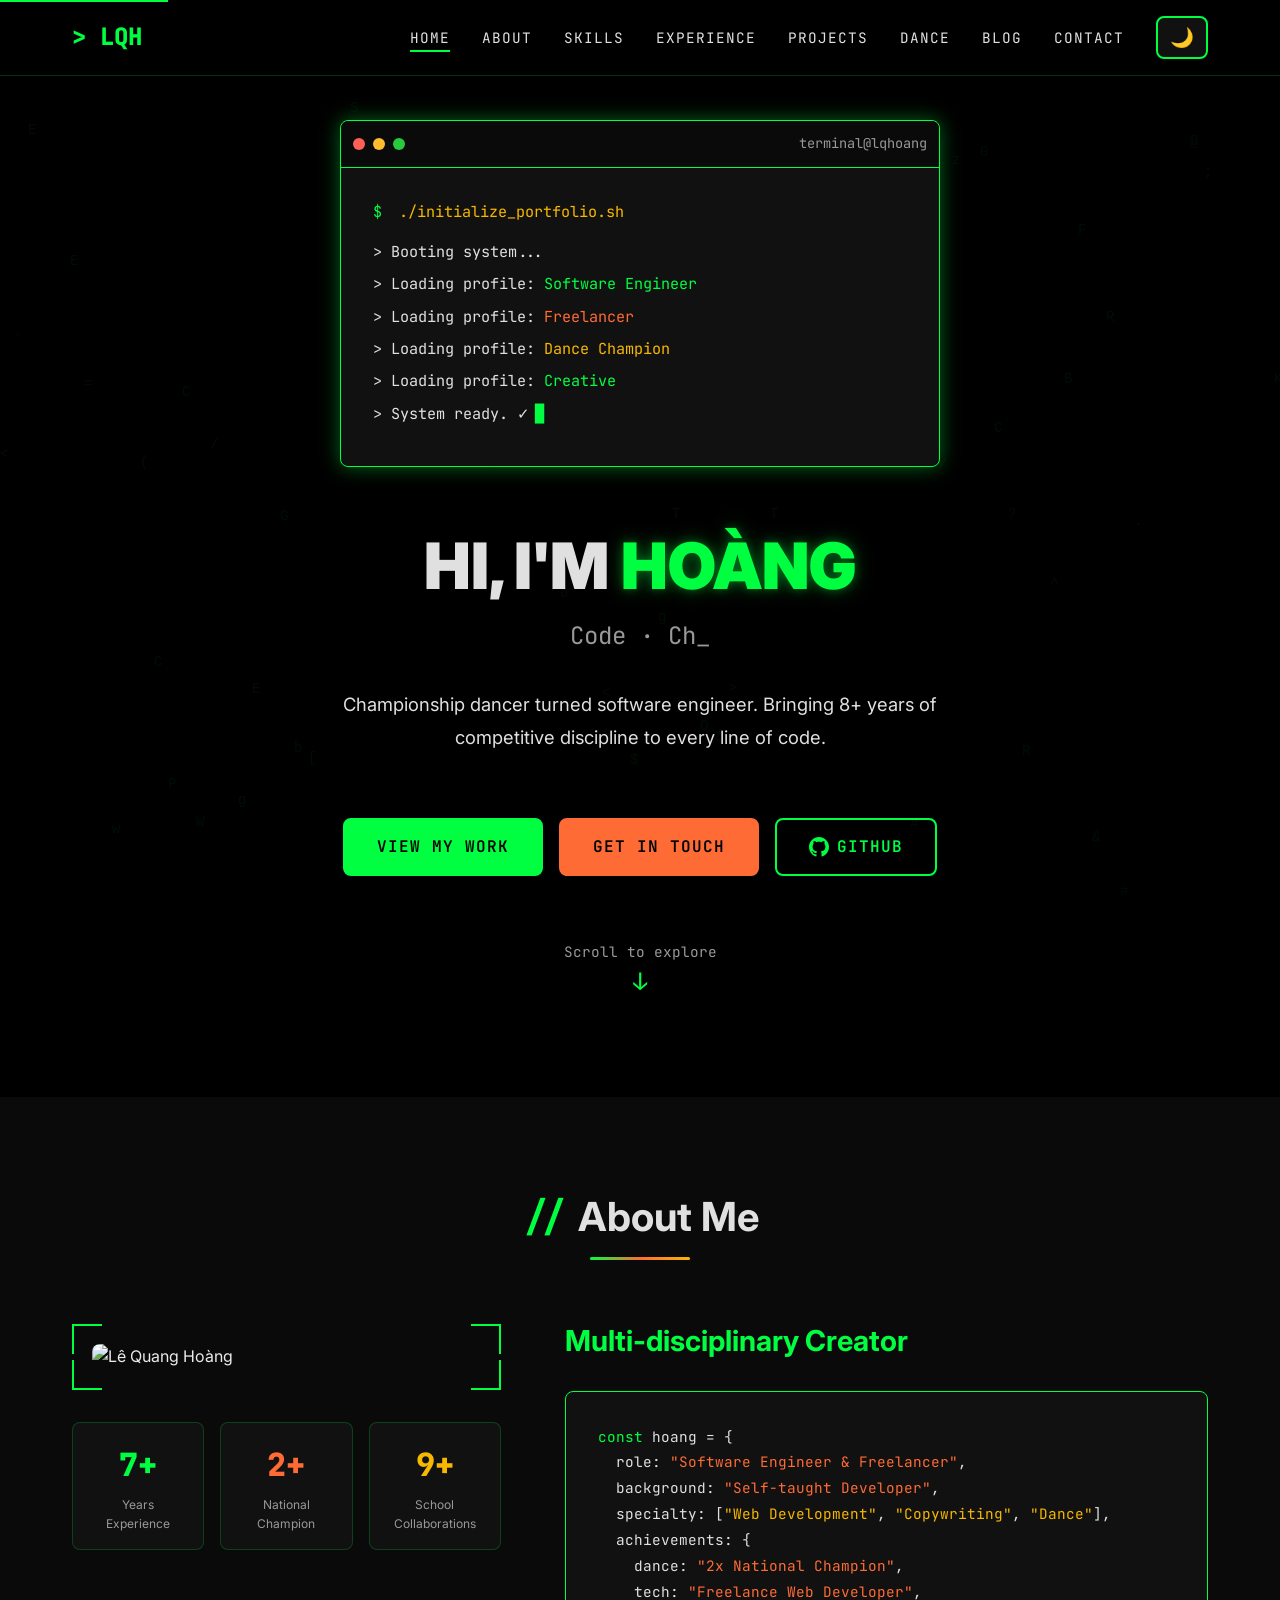
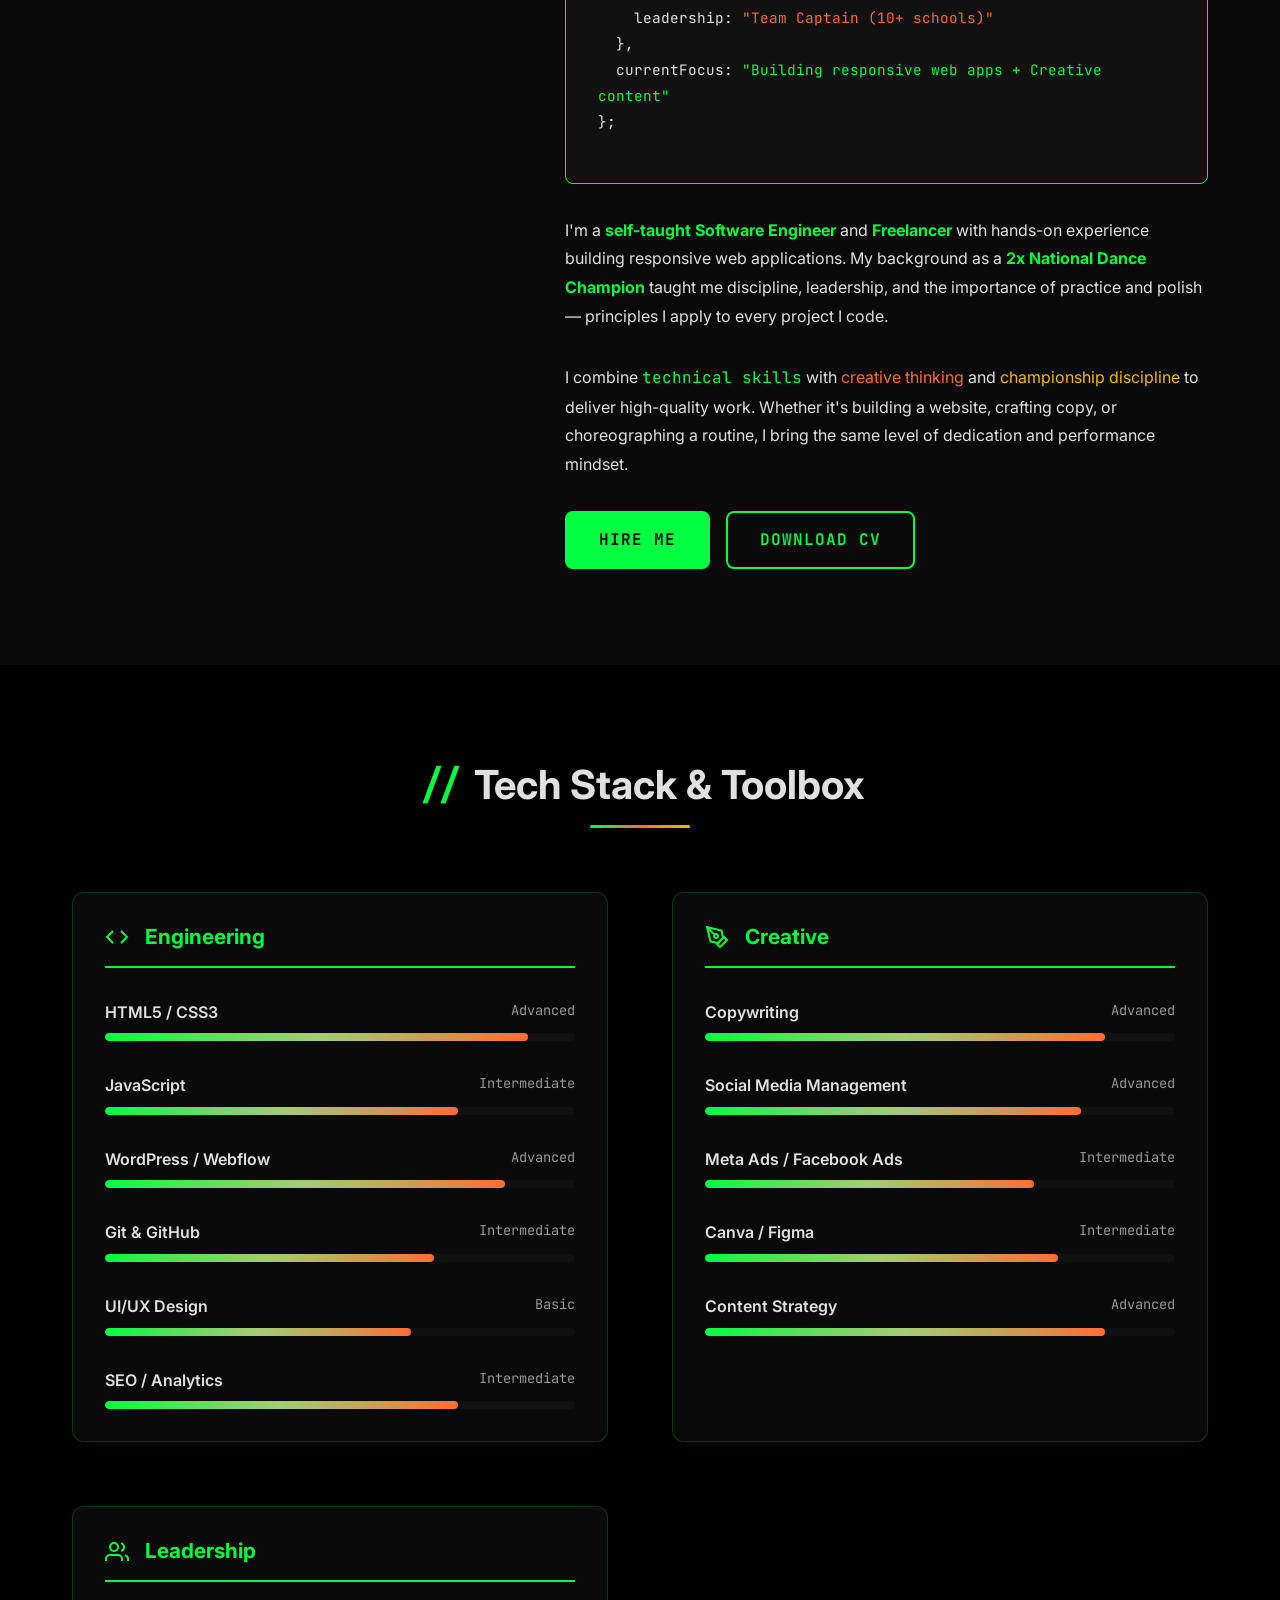
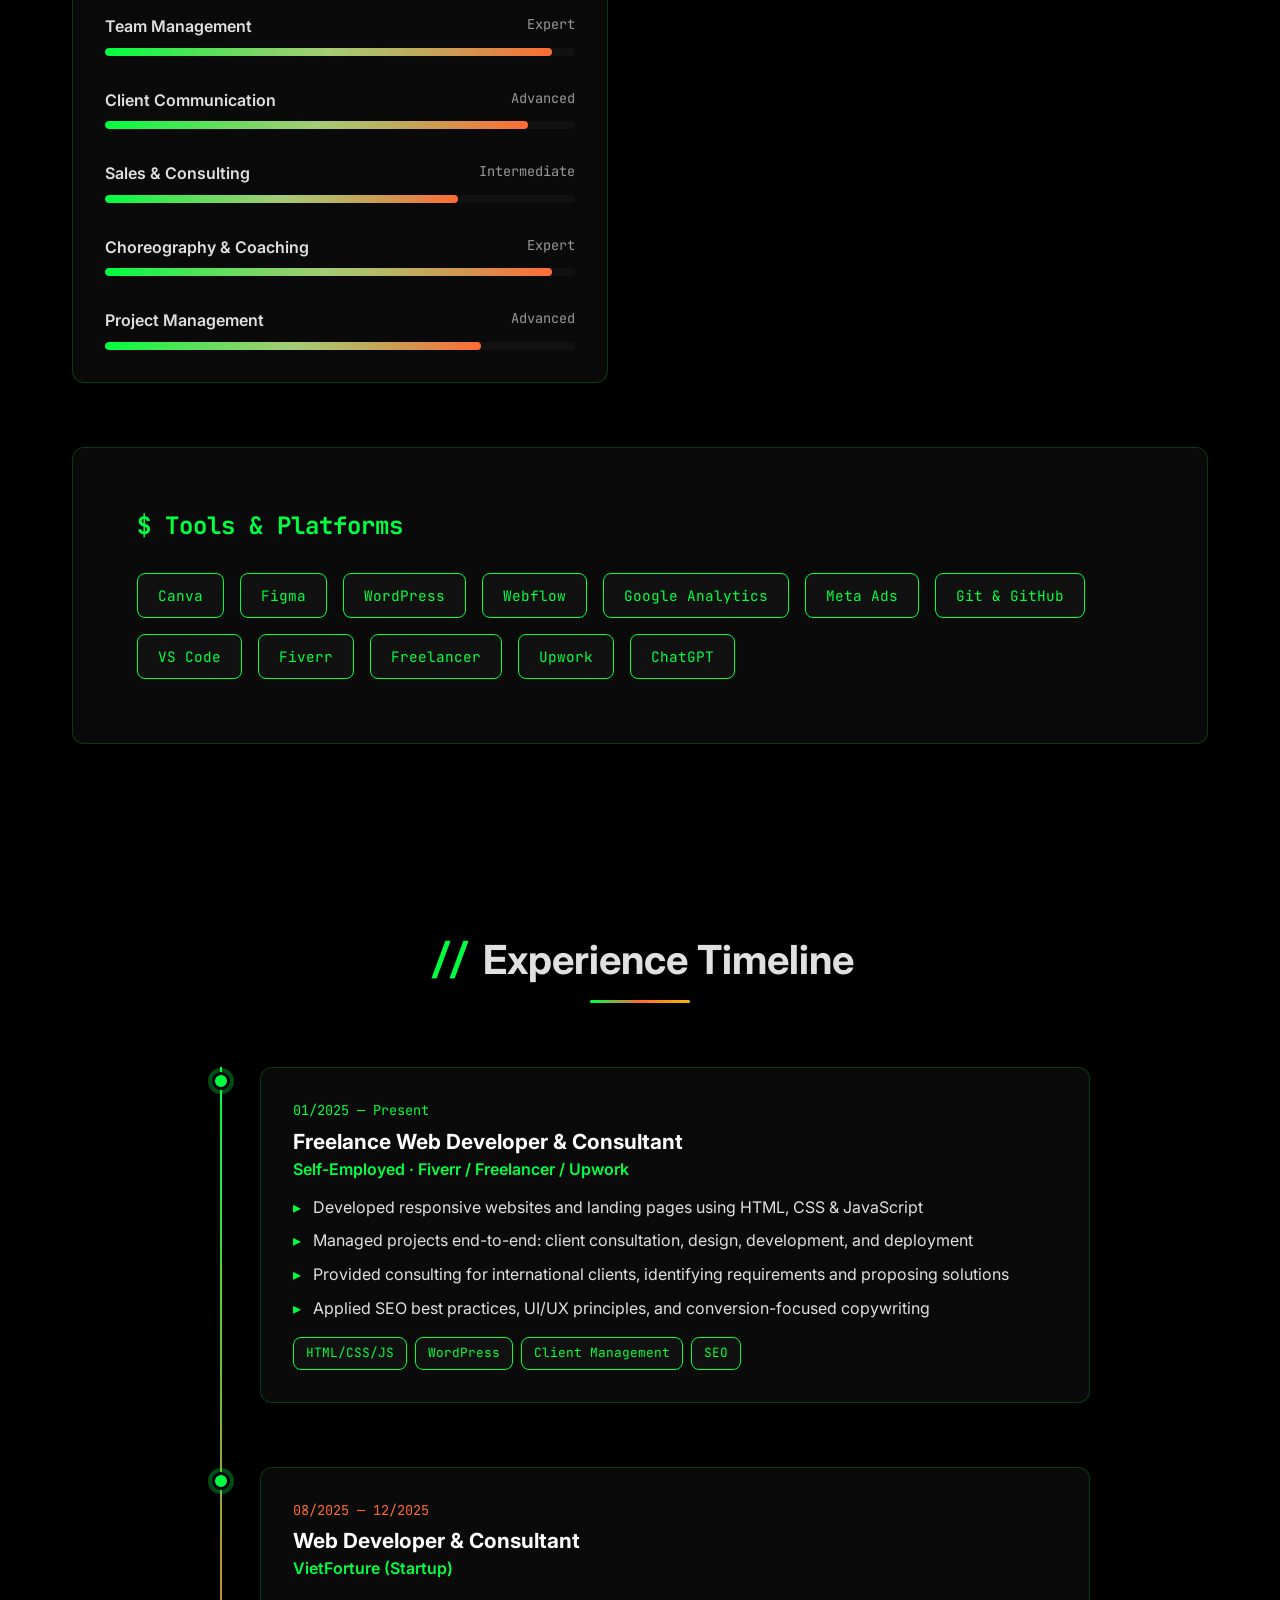
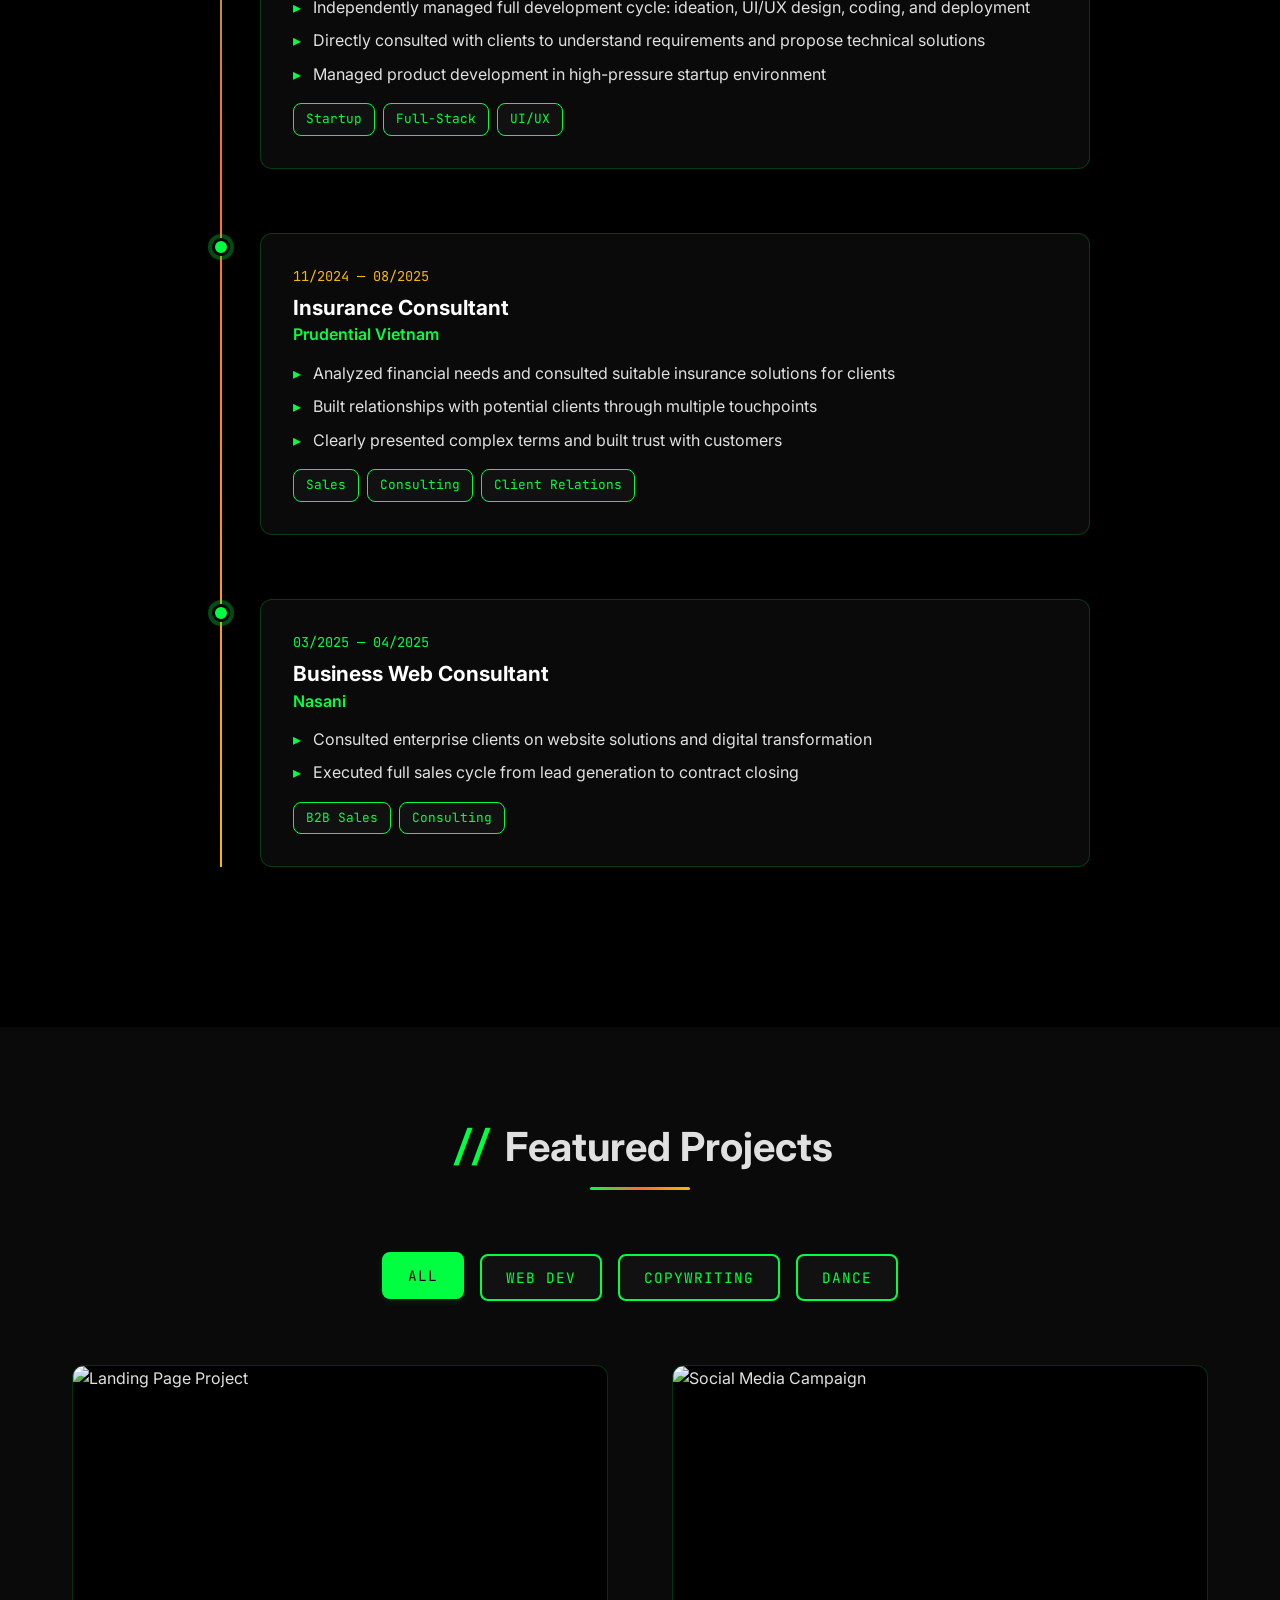
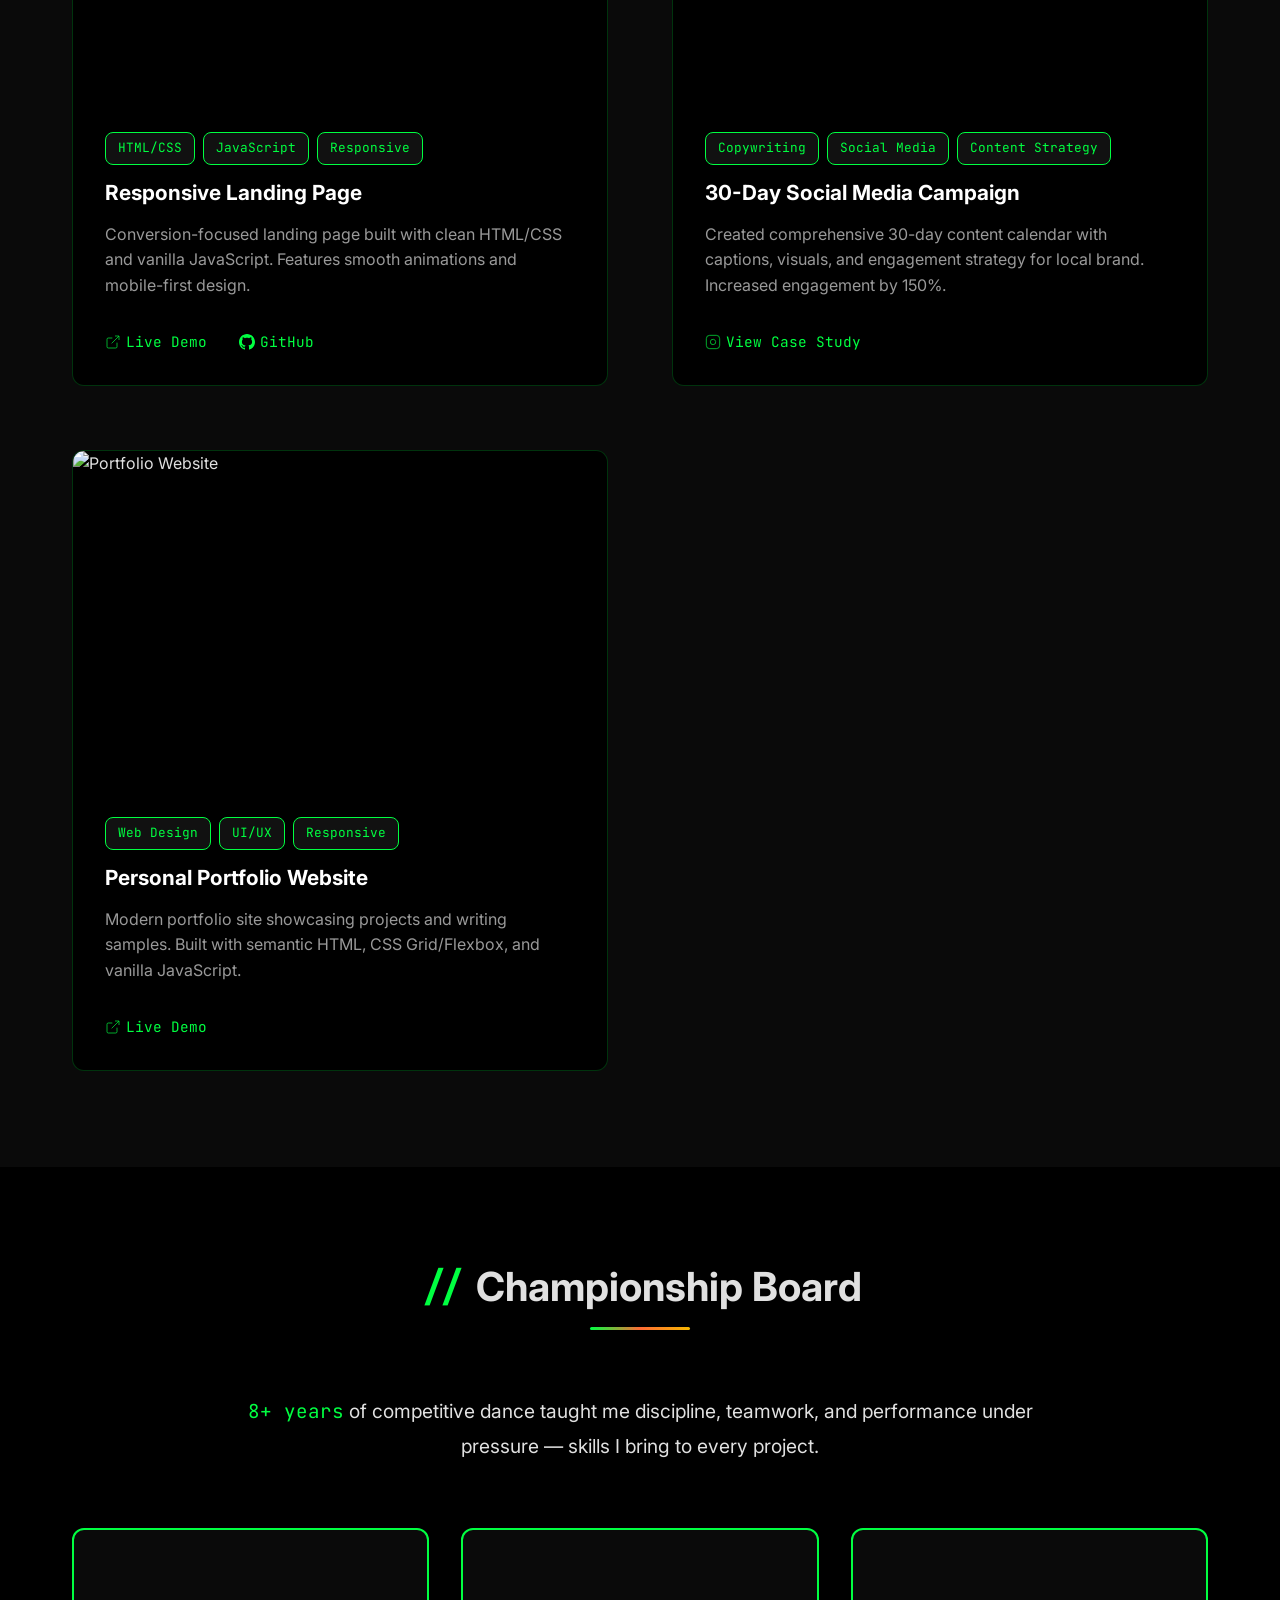
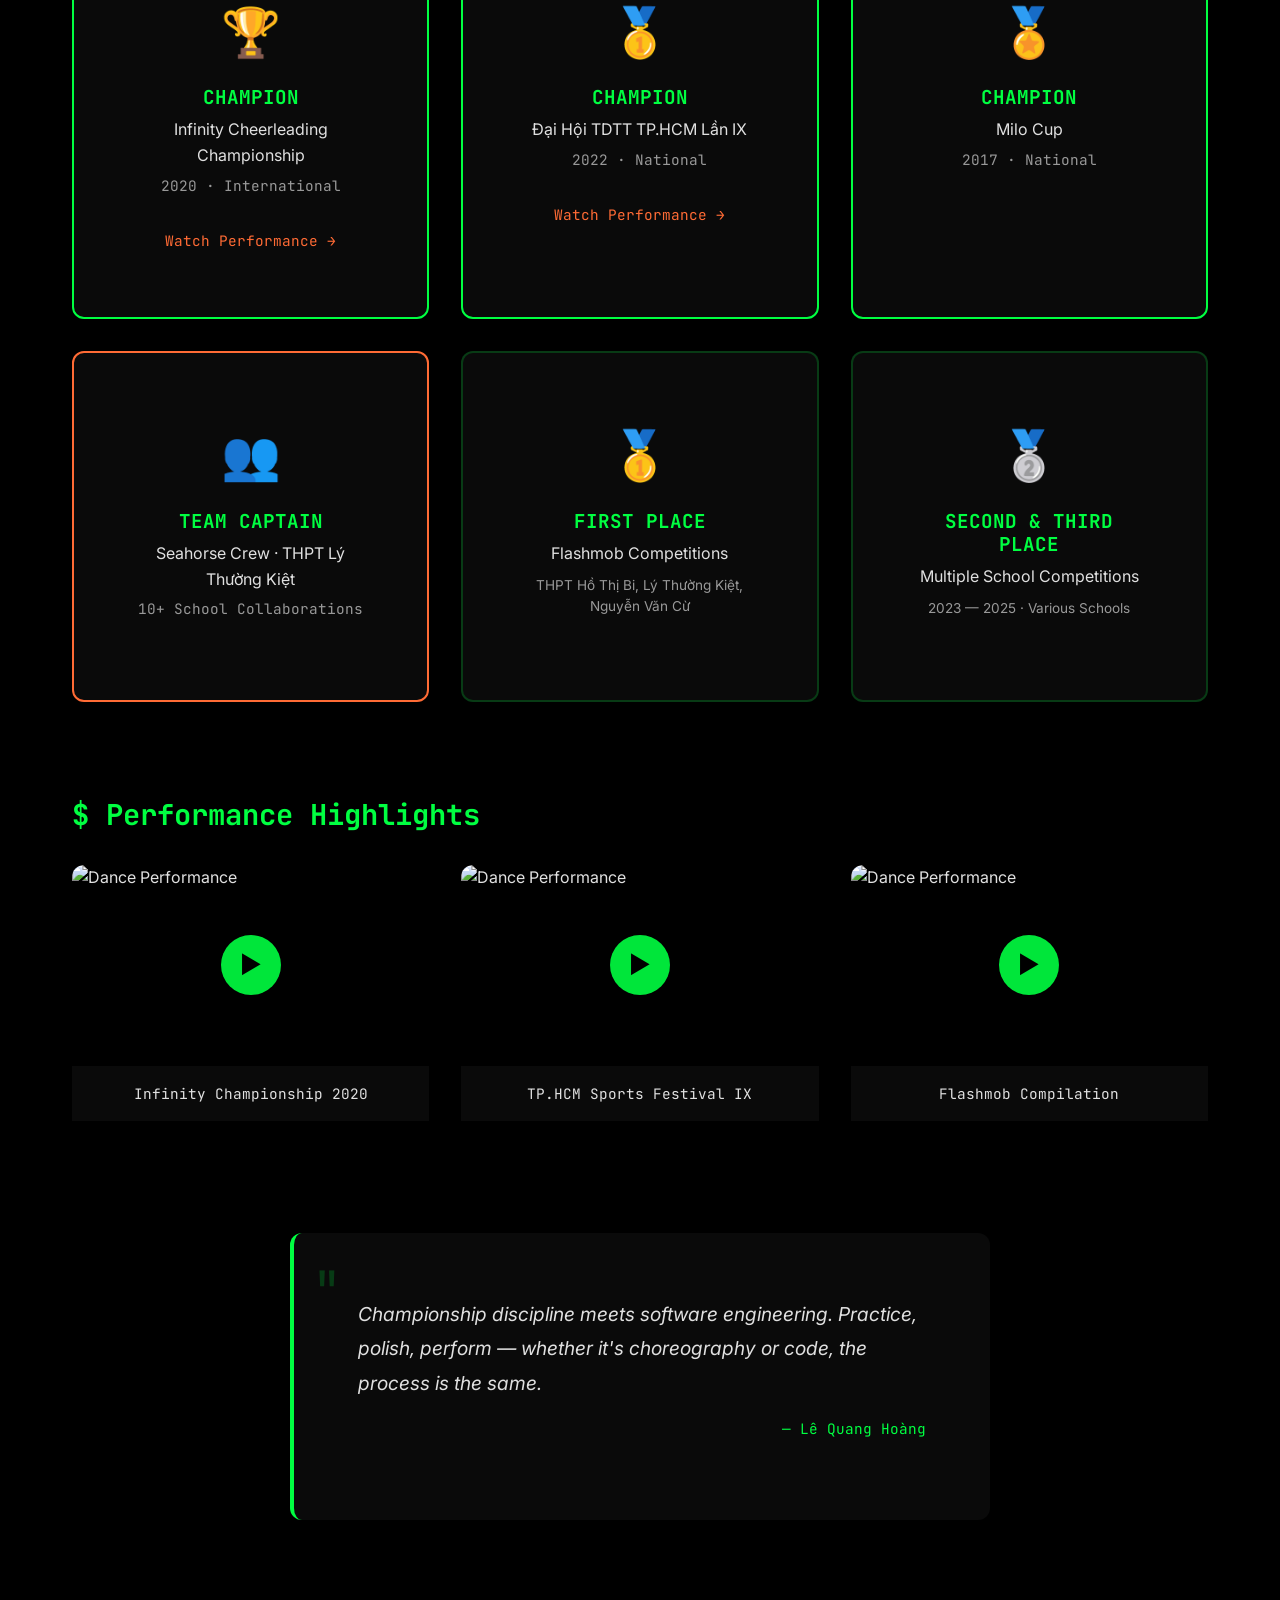
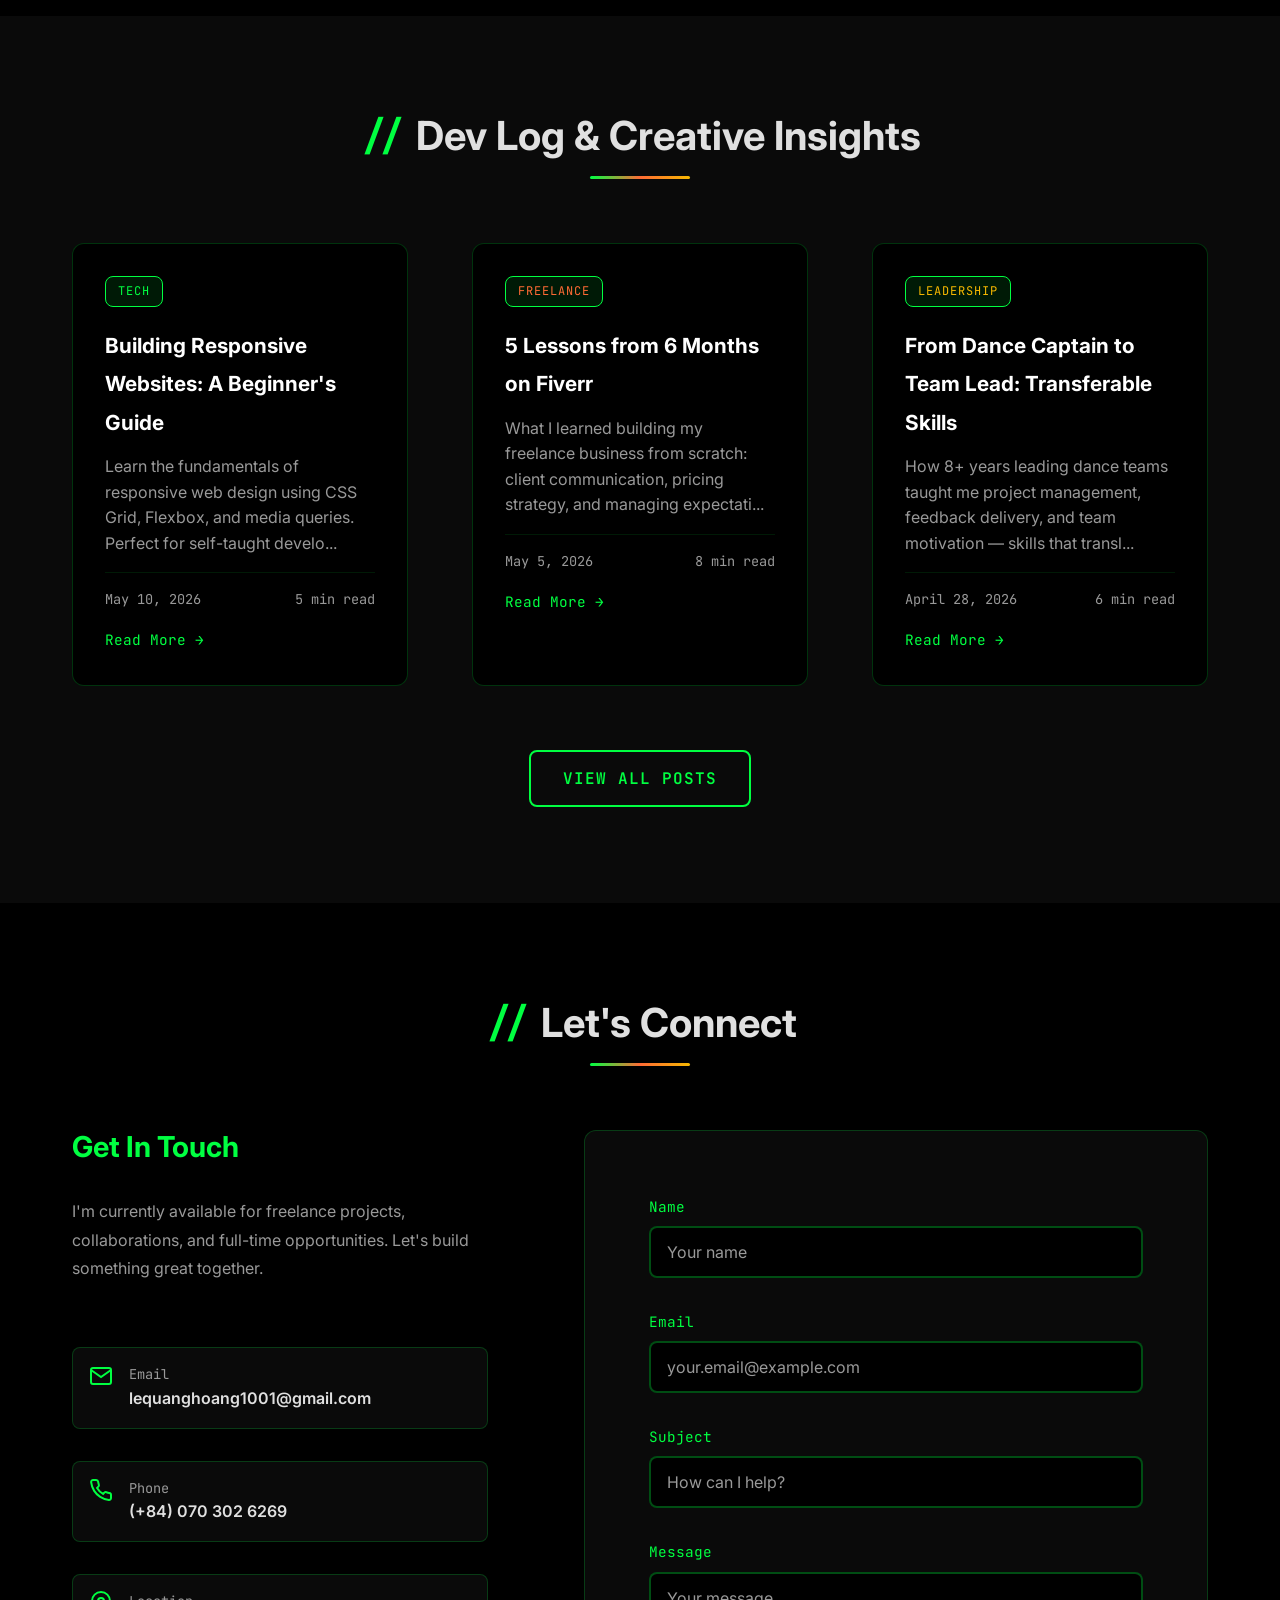
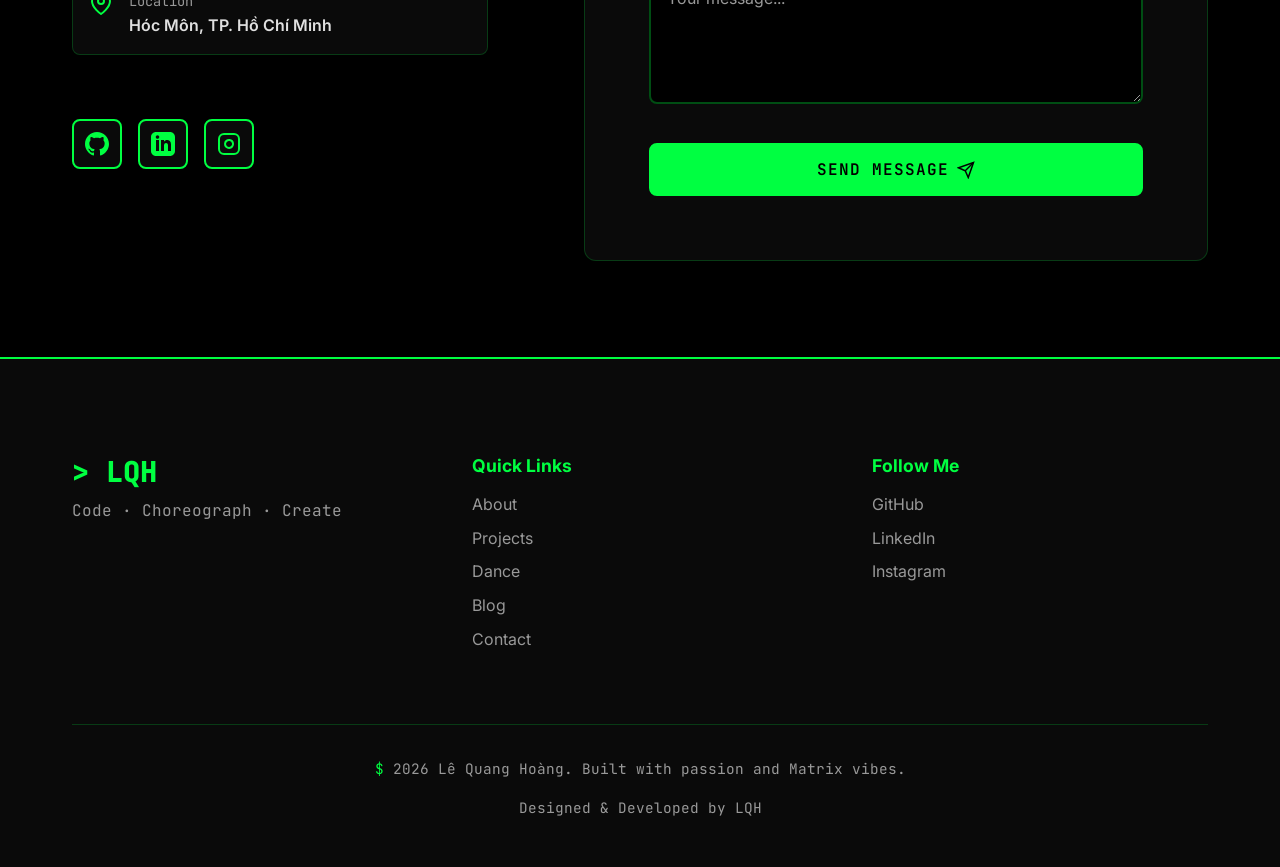
==== index.html @ 61bbe7fb "Add files via upload" ====
<!DOCTYPE html>
<html lang="en">
<head>
    <meta charset="UTF-8">
    <meta name="viewport" content="width=device-width, initial-scale=1.0">
    <meta name="description" content="Lê Quang Hoàng - Software Engineer, Freelancer & National Dance Champion">
    <meta name="keywords" content="Software Engineer, Web Developer, Freelancer, Dance Champion, Choreographer">
    <meta name="author" content="Lê Quang Hoàng">
    <title>Lê Quang Hoàng | Software Engineer & Champion</title>
    <link rel="stylesheet" href="style.css">
    <link rel="preconnect" href="https://fonts.googleapis.com">
    <link rel="preconnect" href="https://fonts.gstatic.com" crossorigin>
    <link href="https://fonts.googleapis.com/css2?family=JetBrains+Mono:wght@400;700&family=Inter:wght@300;400;600;700;900&display=swap" rel="stylesheet">
</head>
<body>
    <!-- Matrix Rain Canvas -->
    <canvas id="matrix-canvas"></canvas>

    <!-- Navigation -->
    <nav class="navbar" id="navbar">
        <div class="nav-container">
            <div class="nav-logo">
                <span class="matrix-text">&gt;</span> LQH
            </div>
            <button class="nav-toggle" id="navToggle">
                <span></span>
                <span></span>
                <span></span>
            </button>
            <ul class="nav-menu" id="navMenu">
                <li><a href="#home" class="nav-link">Home</a></li>
                <li><a href="#about" class="nav-link">About</a></li>
                <li><a href="#skills" class="nav-link">Skills</a></li>
                <li><a href="#experience" class="nav-link">Experience</a></li>
                <li><a href="#projects" class="nav-link">Projects</a></li>
                <li><a href="#dance" class="nav-link">Dance</a></li>
                <li><a href="#blog" class="nav-link">Blog</a></li>
                <li><a href="#contact" class="nav-link">Contact</a></li>
                <li>
                    <button class="theme-toggle" id="themeToggle" title="Toggle Light/Dark Mode">
                        <span class="sun">☀️</span>
                        <span class="moon">🌙</span>
                    </button>
                </li>
            </ul>
        </div>
    </nav>

    <!-- Hero Section -->
    <section class="hero" id="home">
        <div class="hero-content">
            <div class="terminal-window">
                <div class="terminal-header">
                    <span class="terminal-dot red"></span>
                    <span class="terminal-dot yellow"></span>
                    <span class="terminal-dot green"></span>
                    <span class="terminal-title">terminal@lqhoang</span>
                </div>
                <div class="terminal-body">
                    <div class="terminal-line">
                        <span class="prompt">$</span> <span class="command">./initialize_portfolio.sh</span>
                    </div>
                    <div class="terminal-output" id="terminalOutput">
                        <div>&gt; Booting system...</div>
                        <div>&gt; Loading profile: <span class="matrix-text">Software Engineer</span></div>
                        <div>&gt; Loading profile: <span class="orange-text">Freelancer</span></div>
                        <div>&gt; Loading profile: <span class="yellow-text">Dance Champion</span></div>
                        <div>&gt; Loading profile: <span class="matrix-text">Creative</span></div>
                        <div>&gt; System ready. ✓</div>
                    </div>
                </div>
            </div>

            <h1 class="hero-title">
                HI, I'M <span class="matrix-glow">HOÀNG</span>
            </h1>
            <p class="hero-subtitle">
                <span class="typing-text">Code · Choreograph · Create</span>
            </p>
            <p class="hero-description">
                Championship dancer turned software engineer. Bringing 8+ years of competitive discipline to every line of code.
            </p>
            <div class="hero-cta">
                <a href="#projects" class="btn btn-primary">View My Work</a>
                <a href="#contact" class="btn btn-secondary">Get In Touch</a>
                <a href="https://github.com/lqhoang01" target="_blank" class="btn btn-outline" rel="noopener">
                    <svg width="20" height="20" viewBox="0 0 24 24" fill="currentColor">
                        <path d="M12 0c-6.626 0-12 5.373-12 12 0 5.302 3.438 9.8 8.207 11.387.599.111.793-.261.793-.577v-2.234c-3.338.726-4.033-1.416-4.033-1.416-.546-1.387-1.333-1.756-1.333-1.756-1.089-.745.083-.729.083-.729 1.205.084 1.839 1.237 1.839 1.237 1.07 1.834 2.807 1.304 3.492.997.107-.775.418-1.305.762-1.604-2.665-.305-5.467-1.334-5.467-5.931 0-1.311.469-2.381 1.236-3.221-.124-.303-.535-1.524.117-3.176 0 0 1.008-.322 3.301 1.23.957-.266 1.983-.399 3.003-.404 1.02.005 2.047.138 3.006.404 2.291-1.552 3.297-1.23 3.297-1.23.653 1.653.242 2.874.118 3.176.77.84 1.235 1.911 1.235 3.221 0 4.609-2.807 5.624-5.479 5.921.43.372.823 1.102.823 2.222v3.293c0 .319.192.694.801.576 4.765-1.589 8.199-6.086 8.199-11.386 0-6.627-5.373-12-12-12z"/>
                    </svg>
                    GitHub
                </a>
            </div>
            <div class="hero-scroll">
                <span>Scroll to explore</span>
                <div class="scroll-arrow">↓</div>
            </div>
        </div>
    </section>

    <!-- About Section -->
    <section class="about" id="about">
        <div class="container">
            <h2 class="section-title">
                <span class="matrix-text">//</span> About Me
            </h2>
            <div class="about-grid">
                <div class="about-image">
                    <div class="image-frame">
                        <div class="frame-corner tl"></div>
                        <div class="frame-corner tr"></div>
                        <div class="frame-corner bl"></div>
                        <div class="frame-corner br"></div>
                        <img src="https://via.placeholder.com/400x400/000000/00ff41?text=LQH" alt="Lê Quang Hoàng" class="profile-img">
                    </div>
                    <div class="stats-grid">
                        <div class="stat-item">
                            <span class="stat-number matrix-text">8+</span>
                            <span class="stat-label">Years Experience</span>
                        </div>
                        <div class="stat-item">
                            <span class="stat-number orange-text">2x</span>
                            <span class="stat-label">National Champion</span>
                        </div>
                        <div class="stat-item">
                            <span class="stat-number yellow-text">10+</span>
                            <span class="stat-label">School Collaborations</span>
                        </div>
                    </div>
                </div>
                <div class="about-content">
                    <h3 class="about-subtitle">Multi-disciplinary Creator</h3>
                    <div class="readme-style">
                        <p class="about-text">
                            <span class="matrix-text">const</span> hoang = {<br>
                            &nbsp;&nbsp;role: <span class="orange-text">"Software Engineer & Freelancer"</span>,<br>
                            &nbsp;&nbsp;background: <span class="orange-text">"Self-taught Developer"</span>,<br>
                            &nbsp;&nbsp;specialty: [<span class="yellow-text">"Web Development"</span>, <span class="yellow-text">"Copywriting"</span>, <span class="yellow-text">"Dance"</span>],<br>
                            &nbsp;&nbsp;achievements: {<br>
                            &nbsp;&nbsp;&nbsp;&nbsp;dance: <span class="orange-text">"2x National Champion"</span>,<br>
                            &nbsp;&nbsp;&nbsp;&nbsp;tech: <span class="orange-text">"Freelance Web Developer"</span>,<br>
                            &nbsp;&nbsp;&nbsp;&nbsp;leadership: <span class="orange-text">"Team Captain (10+ schools)"</span><br>
                            &nbsp;&nbsp;},<br>
                            &nbsp;&nbsp;currentFocus: <span class="matrix-text">"Building responsive web apps + Creative content"</span><br>
                            };
                        </p>
                    </div>
                    <p class="about-description">
                        I'm a <strong>self-taught Software Engineer</strong> and <strong>Freelancer</strong> with hands-on experience building responsive web applications. My background as a <strong>2x National Dance Champion</strong> taught me discipline, leadership, and the importance of practice and polish — principles I apply to every project I code.
                    </p>
                    <p class="about-description">
                        I combine <span class="matrix-text">technical skills</span> with <span class="orange-text">creative thinking</span> and <span class="yellow-text">championship discipline</span> to deliver high-quality work. Whether it's building a website, crafting copy, or choreographing a routine, I bring the same level of dedication and performance mindset.
                    </p>
                    <div class="about-links">
                        <a href="#contact" class="btn btn-primary">Hire Me</a>
                        <a href="/cv.pdf" download class="btn btn-outline">Download CV</a>
                    </div>
                </div>
            </div>
        </div>
    </section>

    <!-- Skills Section -->
    <section class="skills" id="skills">
        <div class="container">
            <h2 class="section-title">
                <span class="matrix-text">//</span> Tech Stack & Toolbox
            </h2>
            <div class="skills-grid">
                <!-- Engineering Skills -->
                <div class="skill-category">
                    <div class="category-header">
                        <svg width="24" height="24" viewBox="0 0 24 24" fill="none" stroke="currentColor" stroke-width="2">
                            <polyline points="16 18 22 12 16 6"></polyline>
                            <polyline points="8 6 2 12 8 18"></polyline>
                        </svg>
                        <h3>Engineering</h3>
                    </div>
                    <div class="skills-list">
                        <div class="skill-item">
                            <div class="skill-info">
                                <span class="skill-name">HTML5 / CSS3</span>
                                <span class="skill-level">Advanced</span>
                            </div>
                            <div class="skill-bar">
                                <div class="skill-progress" style="width: 90%"></div>
                            </div>
                        </div>
                        <div class="skill-item">
                            <div class="skill-info">
                                <span class="skill-name">JavaScript</span>
                                <span class="skill-level">Intermediate</span>
                            </div>
                            <div class="skill-bar">
                                <div class="skill-progress" style="width: 75%"></div>
                            </div>
                        </div>
                        <div class="skill-item">
                            <div class="skill-info">
                                <span class="skill-name">WordPress / Webflow</span>
                                <span class="skill-level">Advanced</span>
                            </div>
                            <div class="skill-bar">
                                <div class="skill-progress" style="width: 85%"></div>
                            </div>
                        </div>
                        <div class="skill-item">
                            <div class="skill-info">
                                <span class="skill-name">Git & GitHub</span>
                                <span class="skill-level">Intermediate</span>
                            </div>
                            <div class="skill-bar">
                                <div class="skill-progress" style="width: 70%"></div>
                            </div>
                        </div>
                        <div class="skill-item">
                            <div class="skill-info">
                                <span class="skill-name">UI/UX Design</span>
                                <span class="skill-level">Basic</span>
                            </div>
                            <div class="skill-bar">
                                <div class="skill-progress" style="width: 65%"></div>
                            </div>
                        </div>
                        <div class="skill-item">
                            <div class="skill-info">
                                <span class="skill-name">SEO / Analytics</span>
                                <span class="skill-level">Intermediate</span>
                            </div>
                            <div class="skill-bar">
                                <div class="skill-progress" style="width: 75%"></div>
                            </div>
                        </div>
                    </div>
                </div>

                <!-- Creative Skills -->
                <div class="skill-category">
                    <div class="category-header">
                        <svg width="24" height="24" viewBox="0 0 24 24" fill="none" stroke="currentColor" stroke-width="2">
                            <path d="M12 19l7-7 3 3-7 7-3-3z"></path>
                            <path d="M18 13l-1.5-7.5L2 2l3.5 14.5L13 18l5-5z"></path>
                            <path d="M2 2l7.586 7.586"></path>
                            <circle cx="11" cy="11" r="2"></circle>
                        </svg>
                        <h3>Creative</h3>
                    </div>
                    <div class="skills-list">
                        <div class="skill-item">
                            <div class="skill-info">
                                <span class="skill-name">Copywriting</span>
                                <span class="skill-level">Advanced</span>
                            </div>
                            <div class="skill-bar">
                                <div class="skill-progress" style="width: 85%"></div>
                            </div>
                        </div>
                        <div class="skill-item">
                            <div class="skill-info">
                                <span class="skill-name">Social Media Management</span>
                                <span class="skill-level">Advanced</span>
                            </div>
                            <div class="skill-bar">
                                <div class="skill-progress" style="width: 80%"></div>
                            </div>
                        </div>
                        <div class="skill-item">
                            <div class="skill-info">
                                <span class="skill-name">Meta Ads / Facebook Ads</span>
                                <span class="skill-level">Intermediate</span>
                            </div>
                            <div class="skill-bar">
                                <div class="skill-progress" style="width: 70%"></div>
                            </div>
                        </div>
                        <div class="skill-item">
                            <div class="skill-info">
                                <span class="skill-name">Canva / Figma</span>
                                <span class="skill-level">Intermediate</span>
                            </div>
                            <div class="skill-bar">
                                <div class="skill-progress" style="width: 75%"></div>
                            </div>
                        </div>
                        <div class="skill-item">
                            <div class="skill-info">
                                <span class="skill-name">Content Strategy</span>
                                <span class="skill-level">Advanced</span>
                            </div>
                            <div class="skill-bar">
                                <div class="skill-progress" style="width: 85%"></div>
                            </div>
                        </div>
                    </div>
                </div>

                <!-- Leadership Skills -->
                <div class="skill-category">
                    <div class="category-header">
                        <svg width="24" height="24" viewBox="0 0 24 24" fill="none" stroke="currentColor" stroke-width="2">
                            <path d="M17 21v-2a4 4 0 0 0-4-4H5a4 4 0 0 0-4 4v2"></path>
                            <circle cx="9" cy="7" r="4"></circle>
                            <path d="M23 21v-2a4 4 0 0 0-3-3.87"></path>
                            <path d="M16 3.13a4 4 0 0 1 0 7.75"></path>
                        </svg>
                        <h3>Leadership</h3>
                    </div>
                    <div class="skills-list">
                        <div class="skill-item">
                            <div class="skill-info">
                                <span class="skill-name">Team Management</span>
                                <span class="skill-level">Expert</span>
                            </div>
                            <div class="skill-bar">
                                <div class="skill-progress" style="width: 95%"></div>
                            </div>
                        </div>
                        <div class="skill-item">
                            <div class="skill-info">
                                <span class="skill-name">Client Communication</span>
                                <span class="skill-level">Advanced</span>
                            </div>
                            <div class="skill-bar">
                                <div class="skill-progress" style="width: 90%"></div>
                            </div>
                        </div>
                        <div class="skill-item">
                            <div class="skill-info">
                                <span class="skill-name">Sales & Consulting</span>
                                <span class="skill-level">Intermediate</span>
                            </div>
                            <div class="skill-bar">
                                <div class="skill-progress" style="width: 75%"></div>
                            </div>
                        </div>
                        <div class="skill-item">
                            <div class="skill-info">
                                <span class="skill-name">Choreography & Coaching</span>
                                <span class="skill-level">Expert</span>
                            </div>
                            <div class="skill-bar">
                                <div class="skill-progress" style="width: 95%"></div>
                            </div>
                        </div>
                        <div class="skill-item">
                            <div class="skill-info">
                                <span class="skill-name">Project Management</span>
                                <span class="skill-level">Advanced</span>
                            </div>
                            <div class="skill-bar">
                                <div class="skill-progress" style="width: 80%"></div>
                            </div>
                        </div>
                    </div>
                </div>
            </div>

            <!-- Tools -->
            <div class="tools-section">
                <h3 class="tools-title"><span class="matrix-text">$</span> Tools & Platforms</h3>
                <div class="tools-grid">
                    <div class="tool-badge">Canva</div>
                    <div class="tool-badge">Figma</div>
                    <div class="tool-badge">WordPress</div>
                    <div class="tool-badge">Webflow</div>
                    <div class="tool-badge">Google Analytics</div>
                    <div class="tool-badge">Meta Ads</div>
                    <div class="tool-badge">Git & GitHub</div>
                    <div class="tool-badge">VS Code</div>
                    <div class="tool-badge">Fiverr</div>
                    <div class="tool-badge">Freelancer</div>
                    <div class="tool-badge">Upwork</div>
                    <div class="tool-badge">ChatGPT</div>
                </div>
            </div>
        </div>
    </section>

    <!-- Experience Section -->
    <section class="experience" id="experience">
        <div class="container">
            <h2 class="section-title">
                <span class="matrix-text">//</span> Experience Timeline
            </h2>
            <div class="timeline">
                <!-- Experience Item 1 -->
                <div class="timeline-item">
                    <div class="timeline-dot"></div>
                    <div class="timeline-content">
                        <div class="timeline-date">
                            <span class="matrix-text">01/2025 — Present</span>
                        </div>
                        <h3 class="timeline-title">Freelance Web Developer & Consultant</h3>
                        <h4 class="timeline-company">Self-Employed · Fiverr / Freelancer / Upwork</h4>
                        <ul class="timeline-list">
                            <li>Developed responsive websites and landing pages using HTML, CSS & JavaScript</li>
                            <li>Managed projects end-to-end: client consultation, design, development, and deployment</li>
                            <li>Provided consulting for international clients, identifying requirements and proposing solutions</li>
                            <li>Applied SEO best practices, UI/UX principles, and conversion-focused copywriting</li>
                        </ul>
                        <div class="timeline-tags">
                            <span class="tag">HTML/CSS/JS</span>
                            <span class="tag">WordPress</span>
                            <span class="tag">Client Management</span>
                            <span class="tag">SEO</span>
                        </div>
                    </div>
                </div>

                <!-- Experience Item 2 -->
                <div class="timeline-item">
                    <div class="timeline-dot"></div>
                    <div class="timeline-content">
                        <div class="timeline-date">
                            <span class="orange-text">08/2025 — 12/2025</span>
                        </div>
                        <h3 class="timeline-title">Web Developer & Consultant</h3>
                        <h4 class="timeline-company">VietForture (Startup)</h4>
                        <ul class="timeline-list">
                            <li>Independently managed full development cycle: ideation, UI/UX design, coding, and deployment</li>
                            <li>Directly consulted with clients to understand requirements and propose technical solutions</li>
                            <li>Managed product development in high-pressure startup environment</li>
                        </ul>
                        <div class="timeline-tags">
                            <span class="tag">Startup</span>
                            <span class="tag">Full-Stack</span>
                            <span class="tag">UI/UX</span>
                        </div>
                    </div>
                </div>

                <!-- Experience Item 3 -->
                <div class="timeline-item">
                    <div class="timeline-dot"></div>
                    <div class="timeline-content">
                        <div class="timeline-date">
                            <span class="yellow-text">11/2024 — 08/2025</span>
                        </div>
                        <h3 class="timeline-title">Insurance Consultant</h3>
                        <h4 class="timeline-company">Prudential Vietnam</h4>
                        <ul class="timeline-list">
                            <li>Analyzed financial needs and consulted suitable insurance solutions for clients</li>
                            <li>Built relationships with potential clients through multiple touchpoints</li>
                            <li>Clearly presented complex terms and built trust with customers</li>
                        </ul>
                        <div class="timeline-tags">
                            <span class="tag">Sales</span>
                            <span class="tag">Consulting</span>
                            <span class="tag">Client Relations</span>
                        </div>
                    </div>
                </div>

                <!-- Experience Item 4 -->
                <div class="timeline-item">
                    <div class="timeline-dot"></div>
                    <div class="timeline-content">
                        <div class="timeline-date">
                            <span class="matrix-text">03/2025 — 04/2025</span>
                        </div>
                        <h3 class="timeline-title">Business Web Consultant</h3>
                        <h4 class="timeline-company">Nasani</h4>
                        <ul class="timeline-list">
                            <li>Consulted enterprise clients on website solutions and digital transformation</li>
                            <li>Executed full sales cycle from lead generation to contract closing</li>
                        </ul>
                        <div class="timeline-tags">
                            <span class="tag">B2B Sales</span>
                            <span class="tag">Consulting</span>
                        </div>
                    </div>
                </div>
            </div>
        </div>
    </section>

    <!-- Projects Section -->
    <section class="projects" id="projects">
        <div class="container">
            <h2 class="section-title">
                <span class="matrix-text">//</span> Featured Projects
            </h2>
            <div class="projects-filter">
                <button class="filter-btn active" data-filter="all">All</button>
                <button class="filter-btn" data-filter="web">Web Dev</button>
                <button class="filter-btn" data-filter="copy">Copywriting</button>
                <button class="filter-btn" data-filter="dance">Dance</button>
            </div>
            <div class="projects-grid" id="projectsGrid">
                <!-- Project 1 -->
                <div class="project-card" data-category="web">
                    <div class="project-image">
                        <img src="https://via.placeholder.com/600x400/000000/00ff41?text=Responsive+Landing+Page" alt="Landing Page Project">
                        <div class="project-overlay">
                            <button class="btn-icon" onclick="openProjectModal('project1')">View Details</button>
                        </div>
                    </div>
                    <div class="project-info">
                        <div class="project-tags">
                            <span class="tag">HTML/CSS</span>
                            <span class="tag">JavaScript</span>
                            <span class="tag">Responsive</span>
                        </div>
                        <h3 class="project-title">Responsive Landing Page</h3>
                        <p class="project-description">
                            Conversion-focused landing page built with clean HTML/CSS and vanilla JavaScript. Features smooth animations and mobile-first design.
                        </p>
                        <div class="project-links">
                            <a href="#" class="project-link">
                                <svg width="16" height="16" viewBox="0 0 24 24" fill="none" stroke="currentColor">
                                    <path d="M18 13v6a2 2 0 0 1-2 2H5a2 2 0 0 1-2-2V8a2 2 0 0 1 2-2h6"></path>
                                    <polyline points="15 3 21 3 21 9"></polyline>
                                    <line x1="10" y1="14" x2="21" y2="3"></line>
                                </svg>
                                Live Demo
                            </a>
                            <a href="#" class="project-link">
                                <svg width="16" height="16" viewBox="0 0 24 24" fill="currentColor">
                                    <path d="M12 0c-6.626 0-12 5.373-12 12 0 5.302 3.438 9.8 8.207 11.387.599.111.793-.261.793-.577v-2.234c-3.338.726-4.033-1.416-4.033-1.416-.546-1.387-1.333-1.756-1.333-1.756-1.089-.745.083-.729.083-.729 1.205.084 1.839 1.237 1.839 1.237 1.07 1.834 2.807 1.304 3.492.997.107-.775.418-1.305.762-1.604-2.665-.305-5.467-1.334-5.467-5.931 0-1.311.469-2.381 1.236-3.221-.124-.303-.535-1.524.117-3.176 0 0 1.008-.322 3.301 1.23.957-.266 1.983-.399 3.003-.404 1.02.005 2.047.138 3.006.404 2.291-1.552 3.297-1.23 3.297-1.23.653 1.653.242 2.874.118 3.176.77.84 1.235 1.911 1.235 3.221 0 4.609-2.807 5.624-5.479 5.921.43.372.823 1.102.823 2.222v3.293c0 .319.192.694.801.576 4.765-1.589 8.199-6.086 8.199-11.386 0-6.627-5.373-12-12-12z"/>
                                </svg>
                                GitHub
                            </a>
                        </div>
                    </div>
                </div>

                <!-- Project 2 -->
                <div class="project-card" data-category="copy">
                    <div class="project-image">
                        <img src="https://via.placeholder.com/600x400/000000/ff6b35?text=Social+Media+Campaign" alt="Social Media Campaign">
                        <div class="project-overlay">
                            <button class="btn-icon" onclick="openProjectModal('project2')">View Details</button>
                        </div>
                    </div>
                    <div class="project-info">
                        <div class="project-tags">
                            <span class="tag">Copywriting</span>
                            <span class="tag">Social Media</span>
                            <span class="tag">Content Strategy</span>
                        </div>
                        <h3 class="project-title">30-Day Social Media Campaign</h3>
                        <p class="project-description">
                            Created comprehensive 30-day content calendar with captions, visuals, and engagement strategy for local brand. Increased engagement by 150%.
                        </p>
                        <div class="project-links">
                            <a href="#" class="project-link">
                                <svg width="16" height="16" viewBox="0 0 24 24" fill="none" stroke="currentColor">
                                    <rect x="2" y="2" width="20" height="20" rx="5" ry="5"></rect>
                                    <path d="M16 11.37A4 4 0 1 1 12.63 8 4 4 0 0 1 16 11.37z"></path>
                                    <line x1="17.5" y1="6.5" x2="17.51" y2="6.5"></line>
                                </svg>
                                View Case Study
                            </a>
                        </div>
                    </div>
                </div>

                <!-- Project 3 -->
                <div class="project-card" data-category="web">
                    <div class="project-image">
                        <img src="https://via.placeholder.com/600x400/000000/f7b801?text=Portfolio+Website" alt="Portfolio Website">
                        <div class="project-overlay">
                            <button class="btn-icon" onclick="openProjectModal('project3')">View Details</button>
                        </div>
                    </div>
                    <div class="project-info">
                        <div class="project-tags">
                            <span class="tag">Web Design</span>
                            <span class="tag">UI/UX</span>
                            <span class="tag">Responsive</span>
                        </div>
                        <h3 class="project-title">Personal Portfolio Website</h3>
                        <p class="project-description">
                            Modern portfolio site showcasing projects and writing samples. Built with semantic HTML, CSS Grid/Flexbox, and vanilla JavaScript.
                        </p>
                        <div class="project-links">
                            <a href="#" class="project-link">
                                <svg width="16" height="16" viewBox="0 0 24 24" fill="none" stroke="currentColor">
                                    <path d="M18 13v6a2 2 0 0 1-2 2H5a2 2 0 0 1-2-2V8a2 2 0 0 1 2-2h6"></path>
                                    <polyline points="15 3 21 3 21 9"></polyline>
                                    <line x1="10" y1="14" x2="21" y2="3"></line>
                                </svg>
                                Live Demo
                            </a>
                        </div>
                    </div>
                </div>

                <!-- More projects can be added here -->
            </div>
        </div>
    </section>

    <!-- Dance Achievements Section -->
    <section class="dance" id="dance">
        <div class="container">
            <h2 class="section-title">
                <span class="matrix-text">//</span> Championship Board
            </h2>
            <div class="dance-intro">
                <p class="dance-tagline">
                    <span class="matrix-text">8+ years</span> of competitive dance taught me discipline, teamwork, and performance under pressure — skills I bring to every project.
                </p>
            </div>
            <div class="achievements-grid">
                <!-- Achievement 1 -->
                <div class="achievement-card champion">
                    <div class="achievement-icon">🏆</div>
                    <h3 class="achievement-title">CHAMPION</h3>
                    <p class="achievement-event">Infinity Cheerleading Championship</p>
                    <p class="achievement-year">2020 · International</p>
                    <a href="#" class="achievement-link">Watch Performance →</a>
                </div>

                <!-- Achievement 2 -->
                <div class="achievement-card champion">
                    <div class="achievement-icon">🥇</div>
                    <h3 class="achievement-title">CHAMPION</h3>
                    <p class="achievement-event">Đại Hội TDTT TP.HCM Lần IX</p>
                    <p class="achievement-year">2022 · National</p>
                    <a href="#" class="achievement-link">Watch Performance →</a>
                </div>

                <!-- Achievement 3 -->
                <div class="achievement-card champion">
                    <div class="achievement-icon">🏅</div>
                    <h3 class="achievement-title">CHAMPION</h3>
                    <p class="achievement-event">Milo Cup</p>
                    <p class="achievement-year">2017 · National</p>
                </div>

                <!-- Achievement 4 -->
                <div class="achievement-card leadership">
                    <div class="achievement-icon">👥</div>
                    <h3 class="achievement-title">TEAM CAPTAIN</h3>
                    <p class="achievement-event">Seahorse Crew · THPT Lý Thường Kiệt</p>
                    <p class="achievement-year">10+ School Collaborations</p>
                </div>

                <!-- Achievement 5 -->
                <div class="achievement-card">
                    <div class="achievement-icon">🥇</div>
                    <h3 class="achievement-title">FIRST PLACE</h3>
                    <p class="achievement-event">Flashmob Competitions</p>
                    <p class="achievement-detail">THPT Hồ Thị Bi, Lý Thường Kiệt, Nguyễn Văn Cừ</p>
                </div>

                <!-- Achievement 6 -->
                <div class="achievement-card">
                    <div class="achievement-icon">🥈</div>
                    <h3 class="achievement-title">SECOND & THIRD PLACE</h3>
                    <p class="achievement-event">Multiple School Competitions</p>
                    <p class="achievement-detail">2023 — 2025 · Various Schools</p>
                </div>
            </div>

            <!-- Video Showcase -->
            <div class="video-showcase">
                <h3 class="video-title"><span class="matrix-text">$</span> Performance Highlights</h3>
                <div class="video-grid">
                    <div class="video-card">
                        <div class="video-thumbnail">
                            <img src="https://via.placeholder.com/400x225/000000/00ff41?text=Performance+Video+1" alt="Dance Performance">
                            <div class="play-button">▶</div>
                        </div>
                        <p class="video-caption">Infinity Championship 2020</p>
                    </div>
                    <div class="video-card">
                        <div class="video-thumbnail">
                            <img src="https://via.placeholder.com/400x225/000000/ff6b35?text=Performance+Video+2" alt="Dance Performance">
                            <div class="play-button">▶</div>
                        </div>
                        <p class="video-caption">TP.HCM Sports Festival IX</p>
                    </div>
                    <div class="video-card">
                        <div class="video-thumbnail">
                            <img src="https://via.placeholder.com/400x225/000000/f7b801?text=Performance+Video+3" alt="Dance Performance">
                            <div class="play-button">▶</div>
                        </div>
                        <p class="video-caption">Flashmob Compilation</p>
                    </div>
                </div>
            </div>

            <!-- Testimonial -->
            <div class="testimonial-box">
                <div class="quote-icon">"</div>
                <p class="testimonial-text">
                    Championship discipline meets software engineering. Practice, polish, perform — whether it's choreography or code, the process is the same.
                </p>
                <p class="testimonial-author">— Lê Quang Hoàng</p>
            </div>
        </div>
    </section>

    <!-- Blog Section -->
    <section class="blog" id="blog">
        <div class="container">
            <h2 class="section-title">
                <span class="matrix-text">//</span> Dev Log & Creative Insights
            </h2>
            <div class="blog-grid">
                <!-- Blog Post 1 -->
                <article class="blog-card">
                    <div class="blog-category matrix-text">Tech</div>
                    <h3 class="blog-title">
                        <a href="#">Building Responsive Websites: A Beginner's Guide</a>
                    </h3>
                    <p class="blog-excerpt">
                        Learn the fundamentals of responsive web design using CSS Grid, Flexbox, and media queries. Perfect for self-taught developers starting their journey.
                    </p>
                    <div class="blog-meta">
                        <span class="blog-date">May 10, 2026</span>
                        <span class="blog-read-time">5 min read</span>
                    </div>
                    <a href="#" class="blog-link">Read More →</a>
                </article>

                <!-- Blog Post 2 -->
                <article class="blog-card">
                    <div class="blog-category orange-text">Freelance</div>
                    <h3 class="blog-title">
                        <a href="#">5 Lessons from 6 Months on Fiverr</a>
                    </h3>
                    <p class="blog-excerpt">
                        What I learned building my freelance business from scratch: client communication, pricing strategy, and managing expectations.
                    </p>
                    <div class="blog-meta">
                        <span class="blog-date">May 5, 2026</span>
                        <span class="blog-read-time">8 min read</span>
                    </div>
                    <a href="#" class="blog-link">Read More →</a>
                </article>

                <!-- Blog Post 3 -->
                <article class="blog-card">
                    <div class="blog-category yellow-text">Leadership</div>
                    <h3 class="blog-title">
                        <a href="#">From Dance Captain to Team Lead: Transferable Skills</a>
                    </h3>
                    <p class="blog-excerpt">
                        How 8+ years leading dance teams taught me project management, feedback delivery, and team motivation — skills that translate directly to tech.
                    </p>
                    <div class="blog-meta">
                        <span class="blog-date">April 28, 2026</span>
                        <span class="blog-read-time">6 min read</span>
                    </div>
                    <a href="#" class="blog-link">Read More →</a>
                </article>
            </div>
            <div class="blog-cta">
                <a href="#" class="btn btn-outline">View All Posts</a>
            </div>
        </div>
    </section>

    <!-- Contact Section -->
    <section class="contact" id="contact">
        <div class="container">
            <h2 class="section-title">
                <span class="matrix-text">//</span> Let's Connect
            </h2>
            <div class="contact-grid">
                <div class="contact-info">
                    <h3 class="contact-subtitle">Get In Touch</h3>
                    <p class="contact-text">
                        I'm currently available for freelance projects, collaborations, and full-time opportunities. Let's build something great together.
                    </p>
                    <div class="contact-methods">
                        <div class="contact-item">
                            <svg width="24" height="24" viewBox="0 0 24 24" fill="none" stroke="currentColor" stroke-width="2">
                                <path d="M4 4h16c1.1 0 2 .9 2 2v12c0 1.1-.9 2-2 2H4c-1.1 0-2-.9-2-2V6c0-1.1.9-2 2-2z"></path>
                                <polyline points="22,6 12,13 2,6"></polyline>
                            </svg>
                            <div>
                                <span class="contact-label">Email</span>
                                <a href="mailto:lequanghoang1001@gmail.com" class="contact-value">lequanghoang1001@gmail.com</a>
                            </div>
                        </div>
                        <div class="contact-item">
                            <svg width="24" height="24" viewBox="0 0 24 24" fill="none" stroke="currentColor" stroke-width="2">
                                <path d="M22 16.92v3a2 2 0 0 1-2.18 2 19.79 19.79 0 0 1-8.63-3.07 19.5 19.5 0 0 1-6-6 19.79 19.79 0 0 1-3.07-8.67A2 2 0 0 1 4.11 2h3a2 2 0 0 1 2 1.72 12.84 12.84 0 0 0 .7 2.81 2 2 0 0 1-.45 2.11L8.09 9.91a16 16 0 0 0 6 6l1.27-1.27a2 2 0 0 1 2.11-.45 12.84 12.84 0 0 0 2.81.7A2 2 0 0 1 22 16.92z"></path>
                            </svg>
                            <div>
                                <span class="contact-label">Phone</span>
                                <a href="tel:+84703026269" class="contact-value">(+84) 070 302 6269</a>
                            </div>
                        </div>
                        <div class="contact-item">
                            <svg width="24" height="24" viewBox="0 0 24 24" fill="none" stroke="currentColor" stroke-width="2">
                                <path d="M21 10c0 7-9 13-9 13s-9-6-9-13a9 9 0 0 1 18 0z"></path>
                                <circle cx="12" cy="10" r="3"></circle>
                            </svg>
                            <div>
                                <span class="contact-label">Location</span>
                                <span class="contact-value">Hóc Môn, TP. Hồ Chí Minh</span>
                            </div>
                        </div>
                    </div>
                    <div class="social-links">
                        <a href="https://github.com/lqhoang01" target="_blank" rel="noopener" class="social-link" title="GitHub">
                            <svg width="24" height="24" viewBox="0 0 24 24" fill="currentColor">
                                <path d="M12 0c-6.626 0-12 5.373-12 12 0 5.302 3.438 9.8 8.207 11.387.599.111.793-.261.793-.577v-2.234c-3.338.726-4.033-1.416-4.033-1.416-.546-1.387-1.333-1.756-1.333-1.756-1.089-.745.083-.729.083-.729 1.205.084 1.839 1.237 1.839 1.237 1.07 1.834 2.807 1.304 3.492.997.107-.775.418-1.305.762-1.604-2.665-.305-5.467-1.334-5.467-5.931 0-1.311.469-2.381 1.236-3.221-.124-.303-.535-1.524.117-3.176 0 0 1.008-.322 3.301 1.23.957-.266 1.983-.399 3.003-.404 1.02.005 2.047.138 3.006.404 2.291-1.552 3.297-1.23 3.297-1.23.653 1.653.242 2.874.118 3.176.77.84 1.235 1.911 1.235 3.221 0 4.609-2.807 5.624-5.479 5.921.43.372.823 1.102.823 2.222v3.293c0 .319.192.694.801.576 4.765-1.589 8.199-6.086 8.199-11.386 0-6.627-5.373-12-12-12z"/>
                            </svg>
                        </a>
                        <a href="#" target="_blank" rel="noopener" class="social-link" title="LinkedIn">
                            <svg width="24" height="24" viewBox="0 0 24 24" fill="currentColor">
                                <path d="M19 0h-14c-2.761 0-5 2.239-5 5v14c0 2.761 2.239 5 5 5h14c2.762 0 5-2.239 5-5v-14c0-2.761-2.238-5-5-5zm-11 19h-3v-11h3v11zm-1.5-12.268c-.966 0-1.75-.79-1.75-1.764s.784-1.764 1.75-1.764 1.75.79 1.75 1.764-.783 1.764-1.75 1.764zm13.5 12.268h-3v-5.604c0-3.368-4-3.113-4 0v5.604h-3v-11h3v1.765c1.396-2.586 7-2.777 7 2.476v6.759z"/>
                            </svg>
                        </a>
                        <a href="#" target="_blank" rel="noopener" class="social-link" title="Instagram">
                            <svg width="24" height="24" viewBox="0 0 24 24" fill="none" stroke="currentColor" stroke-width="2">
                                <rect x="2" y="2" width="20" height="20" rx="5" ry="5"></rect>
                                <path d="M16 11.37A4 4 0 1 1 12.63 8 4 4 0 0 1 16 11.37z"></path>
                                <line x1="17.5" y1="6.5" x2="17.51" y2="6.5"></line>
                            </svg>
                        </a>
                    </div>
                </div>

                <form class="contact-form" id="contactForm">
                    <div class="form-group">
                        <label for="name" class="form-label">Name</label>
                        <input type="text" id="name" name="name" class="form-input" required placeholder="Your name">
                    </div>
                    <div class="form-group">
                        <label for="email" class="form-label">Email</label>
                        <input type="email" id="email" name="email" class="form-input" required placeholder="your.email@example.com">
                    </div>
                    <div class="form-group">
                        <label for="subject" class="form-label">Subject</label>
                        <input type="text" id="subject" name="subject" class="form-input" required placeholder="How can I help?">
                    </div>
                    <div class="form-group">
                        <label for="message" class="form-label">Message</label>
                        <textarea id="message" name="message" class="form-input" rows="5" required placeholder="Your message..."></textarea>
                    </div>
                    <button type="submit" class="btn btn-primary btn-full">
                        Send Message
                        <svg width="18" height="18" viewBox="0 0 24 24" fill="none" stroke="currentColor" stroke-width="2">
                            <line x1="22" y1="2" x2="11" y2="13"></line>
                            <polygon points="22 2 15 22 11 13 2 9 22 2"></polygon>
                        </svg>
                    </button>
                </form>
            </div>
        </div>
    </section>

    <!-- Footer -->
    <footer class="footer">
        <div class="container">
            <div class="footer-content">
                <div class="footer-brand">
                    <h3 class="footer-logo"><span class="matrix-text">&gt;</span> LQH</h3>
                    <p class="footer-tagline">Code · Choreograph · Create</p>
                </div>
                <div class="footer-links">
                    <h4 class="footer-title">Quick Links</h4>
                    <ul class="footer-list">
                        <li><a href="#about">About</a></li>
                        <li><a href="#projects">Projects</a></li>
                        <li><a href="#dance">Dance</a></li>
                        <li><a href="#blog">Blog</a></li>
                        <li><a href="#contact">Contact</a></li>
                    </ul>
                </div>
                <div class="footer-social">
                    <h4 class="footer-title">Follow Me</h4>
                    <div class="footer-social-links">
                        <a href="https://github.com/lqhoang01" target="_blank" rel="noopener">GitHub</a>
                        <a href="#" target="_blank" rel="noopener">LinkedIn</a>
                        <a href="#" target="_blank" rel="noopener">Instagram</a>
                    </div>
                </div>
            </div>
            <div class="footer-bottom">
                <p class="footer-copyright">
                    <span class="matrix-text">$</span> 2026 Lê Quang Hoàng. Built with passion and Matrix vibes.
                </p>
                <p class="footer-credit">
                    Designed & Developed by LQH
                </p>
            </div>
        </div>
    </footer>

    <!-- Scroll to Top Button -->
    <button class="scroll-top" id="scrollTop">
        <svg width="24" height="24" viewBox="0 0 24 24" fill="none" stroke="currentColor" stroke-width="2">
            <polyline points="18 15 12 9 6 15"></polyline>
        </svg>
    </button>

    <script src="script.js"></script>
</body>
</html>
---- style.css ----
/* ============================================
   MATRIX VINTAGE PORTFOLIO - CSS
   Design by: Lê Quang Hoàng
   Theme: Matrix Vintage (Hacker Aesthetic)
   ============================================ */

/* ============================================
   CSS VARIABLES & THEME SYSTEM
   ============================================ */

:root {
    /* Matrix Vintage Color Palette */
    --color-bg-dark: #000000;
    --color-bg-light: #ffffff;
    --color-bg-secondary: #0a0a0a;
    --color-bg-tertiary: #111111;
    
    --color-matrix: #00ff41;
    --color-matrix-dim: #00cc33;
    --color-matrix-glow: rgba(0, 255, 65, 0.3);
    
    --color-orange: #ff6b35;
    --color-orange-dim: #e55a2b;
    
    --color-yellow: #f7b801;
    --color-yellow-dim: #d9a001;
    
    --color-text: #e0e0e0;
    --color-text-dim: #999999;
    --color-text-light: #ffffff;
    
    /* Typography */
    --font-mono: 'JetBrains Mono', 'Courier New', monospace;
    --font-sans: 'Inter', -apple-system, BlinkMacSystemFont, sans-serif;
    
    /* Spacing */
    --spacing-xs: 0.5rem;
    --spacing-sm: 1rem;
    --spacing-md: 2rem;
    --spacing-lg: 4rem;
    --spacing-xl: 6rem;
    
    /* Transitions */
    --transition-fast: 0.2s ease;
    --transition-normal: 0.3s ease;
    --transition-slow: 0.5s ease;
    
    /* Shadows */
    --shadow-sm: 0 2px 8px rgba(0, 255, 65, 0.1);
    --shadow-md: 0 4px 16px rgba(0, 255, 65, 0.2);
    --shadow-lg: 0 8px 32px rgba(0, 255, 65, 0.3);
    --shadow-glow: 0 0 20px rgba(0, 255, 65, 0.4);
    
    /* Border Radius */
    --radius-sm: 4px;
    --radius-md: 8px;
    --radius-lg: 12px;
}

/* Light Theme Variables */
body.light-theme {
    --color-bg-dark: #ffffff;
    --color-bg-secondary: #f5f5f5;
    --color-bg-tertiary: #eeeeee;
    --color-text: #1a1a1a;
    --color-text-dim: #666666;
    --shadow-sm: 0 2px 8px rgba(0, 0, 0, 0.1);
    --shadow-md: 0 4px 16px rgba(0, 0, 0, 0.15);
    --shadow-lg: 0 8px 32px rgba(0, 0, 0, 0.2);
}

/* ============================================
   RESET & BASE STYLES
   ============================================ */

* {
    margin: 0;
    padding: 0;
    box-sizing: border-box;
}

html {
    scroll-behavior: smooth;
    font-size: 16px;
}

body {
    font-family: var(--font-sans);
    background-color: var(--color-bg-dark);
    color: var(--color-text);
    line-height: 1.6;
    overflow-x: hidden;
    position: relative;
}

/* Matrix Rain Canvas Background */
#matrix-canvas {
    position: fixed;
    top: 0;
    left: 0;
    width: 100%;
    height: 100%;
    z-index: -1;
    opacity: 0.05;
    pointer-events: none;
}

body.light-theme #matrix-canvas {
    opacity: 0.02;
}

/* Selection Styling */
::selection {
    background-color: var(--color-matrix);
    color: var(--color-bg-dark);
}

/* Scrollbar Styling */
::-webkit-scrollbar {
    width: 10px;
}

::-webkit-scrollbar-track {
    background: var(--color-bg-secondary);
}

::-webkit-scrollbar-thumb {
    background: var(--color-matrix);
    border-radius: var(--radius-sm);
}

::-webkit-scrollbar-thumb:hover {
    background: var(--color-matrix-dim);
}

/* ============================================
   TYPOGRAPHY
   ============================================ */

h1, h2, h3, h4, h5, h6 {
    font-weight: 700;
    line-height: 1.2;
    margin-bottom: var(--spacing-sm);
}

h1 { font-size: 3.5rem; }
h2 { font-size: 2.5rem; }
h3 { font-size: 2rem; }
h4 { font-size: 1.5rem; }
h5 { font-size: 1.25rem; }
h6 { font-size: 1rem; }

p {
    margin-bottom: var(--spacing-sm);
}

a {
    color: var(--color-matrix);
    text-decoration: none;
    transition: var(--transition-fast);
}

a:hover {
    color: var(--color-orange);
}

/* Utility Text Classes */
.matrix-text {
    color: var(--color-matrix);
    font-family: var(--font-mono);
}

.orange-text {
    color: var(--color-orange);
}

.yellow-text {
    color: var(--color-yellow);
}

.matrix-glow {
    color: var(--color-matrix);
    text-shadow: 0 0 10px var(--color-matrix-glow),
                 0 0 20px var(--color-matrix-glow);
    animation: matrixGlow 2s ease-in-out infinite;
}

@keyframes matrixGlow {
    0%, 100% {
        text-shadow: 0 0 10px var(--color-matrix-glow),
                     0 0 20px var(--color-matrix-glow);
    }
    50% {
        text-shadow: 0 0 20px var(--color-matrix-glow),
                     0 0 40px var(--color-matrix-glow),
                     0 0 60px var(--color-matrix-glow);
    }
}

/* ============================================
   CONTAINER & LAYOUT
   ============================================ */

.container {
    max-width: 1200px;
    margin: 0 auto;
    padding: 0 var(--spacing-md);
}

section {
    padding: var(--spacing-xl) 0;
    position: relative;
}

/* Section Titles */
.section-title {
    font-size: 2.5rem;
    margin-bottom: var(--spacing-lg);
    text-align: center;
    position: relative;
    display: inline-block;
    width: 100%;
}

.section-title::after {
    content: '';
    display: block;
    width: 100px;
    height: 3px;
    background: linear-gradient(90deg, var(--color-matrix), var(--color-orange), var(--color-yellow));
    margin: var(--spacing-sm) auto 0;
    border-radius: var(--radius-sm);
}

/* ============================================
   BUTTONS
   ============================================ */

.btn {
    display: inline-flex;
    align-items: center;
    gap: var(--spacing-xs);
    padding: 14px 32px;
    font-size: 1rem;
    font-weight: 600;
    font-family: var(--font-mono);
    text-transform: uppercase;
    letter-spacing: 1px;
    border: 2px solid;
    border-radius: var(--radius-md);
    cursor: pointer;
    transition: all var(--transition-normal);
    position: relative;
    overflow: hidden;
}

.btn::before {
    content: '';
    position: absolute;
    top: 50%;
    left: 50%;
    width: 0;
    height: 0;
    border-radius: 50%;
    background: rgba(255, 255, 255, 0.1);
    transform: translate(-50%, -50%);
    transition: width 0.6s, height 0.6s;
}

.btn:hover::before {
    width: 300px;
    height: 300px;
}

.btn-primary {
    background: var(--color-matrix);
    border-color: var(--color-matrix);
    color: var(--color-bg-dark);
}

.btn-primary:hover {
    background: transparent;
    color: var(--color-matrix);
    box-shadow: var(--shadow-glow);
}

.btn-secondary {
    background: var(--color-orange);
    border-color: var(--color-orange);
    color: var(--color-bg-dark);
}

.btn-secondary:hover {
    background: transparent;
    color: var(--color-orange);
    box-shadow: 0 0 20px rgba(255, 107, 53, 0.4);
}

.btn-outline {
    background: transparent;
    border-color: var(--color-matrix);
    color: var(--color-matrix);
}

.btn-outline:hover {
    background: var(--color-matrix);
    color: var(--color-bg-dark);
    box-shadow: var(--shadow-glow);
}

.btn-full {
    width: 100%;
    justify-content: center;
}

.btn-icon {
    background: transparent;
    border: 2px solid var(--color-matrix);
    color: var(--color-matrix);
    padding: 12px 24px;
    border-radius: var(--radius-md);
    font-family: var(--font-mono);
    cursor: pointer;
    transition: all var(--transition-normal);
}

.btn-icon:hover {
    background: var(--color-matrix);
    color: var(--color-bg-dark);
    transform: translateY(-2px);
    box-shadow: var(--shadow-glow);
}

/* ============================================
   NAVIGATION
   ============================================ */

.navbar {
    position: fixed;
    top: 0;
    left: 0;
    width: 100%;
    padding: var(--spacing-sm) 0;
    background: rgba(0, 0, 0, 0.95);
    backdrop-filter: blur(10px);
    border-bottom: 1px solid rgba(0, 255, 65, 0.2);
    z-index: 1000;
    transition: all var(--transition-normal);
}

body.light-theme .navbar {
    background: rgba(255, 255, 255, 0.95);
    border-bottom-color: rgba(0, 0, 0, 0.1);
}

.navbar.scrolled {
    padding: var(--spacing-xs) 0;
    box-shadow: var(--shadow-md);
}

.nav-container {
    max-width: 1200px;
    margin: 0 auto;
    padding: 0 var(--spacing-md);
    display: flex;
    justify-content: space-between;
    align-items: center;
}

.nav-logo {
    font-size: 1.5rem;
    font-weight: 900;
    font-family: var(--font-mono);
    color: var(--color-matrix);
}

.nav-menu {
    display: flex;
    list-style: none;
    gap: var(--spacing-md);
    align-items: center;
}

.nav-link {
    color: var(--color-text);
    font-family: var(--font-mono);
    font-size: 0.9rem;
    text-transform: uppercase;
    letter-spacing: 1px;
    position: relative;
}

.nav-link::after {
    content: '';
    position: absolute;
    bottom: -5px;
    left: 0;
    width: 0;
    height: 2px;
    background: var(--color-matrix);
    transition: width var(--transition-normal);
}

.nav-link:hover::after,
.nav-link.active::after {
    width: 100%;
}

/* Mobile Menu Toggle */
.nav-toggle {
    display: none;
    flex-direction: column;
    gap: 5px;
    background: transparent;
    border: none;
    cursor: pointer;
    padding: 5px;
}

.nav-toggle span {
    width: 25px;
    height: 2px;
    background: var(--color-matrix);
    transition: all var(--transition-normal);
}

.nav-toggle.active span:nth-child(1) {
    transform: rotate(45deg) translateY(7px);
}

.nav-toggle.active span:nth-child(2) {
    opacity: 0;
}

.nav-toggle.active span:nth-child(3) {
    transform: rotate(-45deg) translateY(-7px);
}

/* Theme Toggle Button */
.theme-toggle {
    background: var(--color-bg-tertiary);
    border: 2px solid var(--color-matrix);
    padding: 8px 12px;
    border-radius: var(--radius-md);
    cursor: pointer;
    transition: all var(--transition-normal);
    display: flex;
    align-items: center;
    gap: 5px;
}

.theme-toggle:hover {
    background: var(--color-matrix);
    transform: scale(1.05);
}

.theme-toggle .sun,
.theme-toggle .moon {
    font-size: 1.2rem;
    transition: all var(--transition-normal);
}

body.light-theme .theme-toggle .moon {
    display: none;
}

body:not(.light-theme) .theme-toggle .sun {
    display: none;
}

/* ============================================
   HERO SECTION
   ============================================ */

.hero {
    min-height: 100vh;
    display: flex;
    align-items: center;
    justify-content: center;
    position: relative;
    padding: 120px var(--spacing-md) var(--spacing-xl);
}

.hero-content {
    max-width: 900px;
    text-align: center;
}

/* Terminal Window */
.terminal-window {
    background: var(--color-bg-tertiary);
    border: 1px solid var(--color-matrix);
    border-radius: var(--radius-md);
    margin-bottom: var(--spacing-lg);
    box-shadow: var(--shadow-glow);
    text-align: left;
    max-width: 700px;
    margin-left: auto;
    margin-right: auto;
}

.terminal-header {
    background: var(--color-bg-secondary);
    padding: 12px;
    border-bottom: 1px solid var(--color-matrix);
    display: flex;
    align-items: center;
    gap: 8px;
    border-radius: var(--radius-md) var(--radius-md) 0 0;
}

.terminal-dot {
    width: 12px;
    height: 12px;
    border-radius: 50%;
}

.terminal-dot.red { background: #ff5f56; }
.terminal-dot.yellow { background: #ffbd2e; }
.terminal-dot.green { background: #27c93f; }

.terminal-title {
    font-family: var(--font-mono);
    font-size: 0.85rem;
    color: var(--color-text-dim);
    margin-left: auto;
}

.terminal-body {
    padding: var(--spacing-md);
    font-family: var(--font-mono);
    font-size: 0.95rem;
}

.terminal-line {
    margin-bottom: var(--spacing-sm);
}

.prompt {
    color: var(--color-matrix);
    margin-right: 8px;
}

.command {
    color: var(--color-yellow);
}

.terminal-output div {
    margin: 8px 0;
    animation: typewriter 0.5s steps(40) forwards;
    opacity: 0;
}

.terminal-output div:nth-child(1) { animation-delay: 0.2s; }
.terminal-output div:nth-child(2) { animation-delay: 0.8s; }
.terminal-output div:nth-child(3) { animation-delay: 1.4s; }
.terminal-output div:nth-child(4) { animation-delay: 2s; }
.terminal-output div:nth-child(5) { animation-delay: 2.6s; }
.terminal-output div:nth-child(6) { animation-delay: 3.2s; }

@keyframes typewriter {
    to {
        opacity: 1;
    }
}

/* Hero Title */
.hero-title {
    font-size: 4rem;
    font-weight: 900;
    margin-bottom: var(--spacing-sm);
    line-height: 1.1;
}

.hero-subtitle {
    font-size: 1.5rem;
    color: var(--color-text-dim);
    margin-bottom: var(--spacing-md);
    font-family: var(--font-mono);
}

.typing-text {
    position: relative;
    display: inline-block;
}

.typing-text::after {
    content: '_';
    animation: blink 1s infinite;
}

@keyframes blink {
    0%, 50% { opacity: 1; }
    51%, 100% { opacity: 0; }
}

.hero-description {
    font-size: 1.15rem;
    max-width: 600px;
    margin: 0 auto var(--spacing-lg);
    color: var(--color-text);
    line-height: 1.8;
}

.hero-cta {
    display: flex;
    gap: var(--spacing-sm);
    justify-content: center;
    flex-wrap: wrap;
    margin-bottom: var(--spacing-lg);
}

.hero-scroll {
    margin-top: var(--spacing-lg);
    font-family: var(--font-mono);
    color: var(--color-text-dim);
    font-size: 0.9rem;
    animation: bounce 2s infinite;
}

.scroll-arrow {
    font-size: 1.5rem;
    color: var(--color-matrix);
}

@keyframes bounce {
    0%, 100% { transform: translateY(0); }
    50% { transform: translateY(-10px); }
}

/* ============================================
   ABOUT SECTION
   ============================================ */

.about {
    background: var(--color-bg-secondary);
}

.about-grid {
    display: grid;
    grid-template-columns: 1fr 1.5fr;
    gap: var(--spacing-lg);
    align-items: start;
}

.about-image {
    position: relative;
}

.image-frame {
    position: relative;
    padding: 20px;
}

.frame-corner {
    position: absolute;
    width: 30px;
    height: 30px;
    border: 2px solid var(--color-matrix);
}

.frame-corner.tl { top: 0; left: 0; border-right: none; border-bottom: none; }
.frame-corner.tr { top: 0; right: 0; border-left: none; border-bottom: none; }
.frame-corner.bl { bottom: 0; left: 0; border-right: none; border-top: none; }
.frame-corner.br { bottom: 0; right: 0; border-left: none; border-top: none; }

.profile-img {
    width: 100%;
    border-radius: var(--radius-md);
    display: block;
    filter: grayscale(30%) contrast(1.1);
    transition: all var(--transition-slow);
}

.profile-img:hover {
    filter: grayscale(0%) contrast(1);
    transform: scale(1.02);
}

.stats-grid {
    display: grid;
    grid-template-columns: repeat(3, 1fr);
    gap: var(--spacing-sm);
    margin-top: var(--spacing-md);
}

.stat-item {
    text-align: center;
    padding: var(--spacing-sm);
    background: var(--color-bg-tertiary);
    border: 1px solid rgba(0, 255, 65, 0.2);
    border-radius: var(--radius-md);
}

.stat-number {
    display: block;
    font-size: 2rem;
    font-weight: 900;
    font-family: var(--font-mono);
}

.stat-label {
    display: block;
    font-size: 0.75rem;
    color: var(--color-text-dim);
    margin-top: 5px;
}

.about-subtitle {
    font-size: 1.8rem;
    margin-bottom: var(--spacing-md);
    color: var(--color-matrix);
}

.readme-style {
    background: var(--color-bg-tertiary);
    border: 1px solid var(--color-matrix);
    border-radius: var(--radius-md);
    padding: var(--spacing-md);
    font-family: var(--font-mono);
    font-size: 0.9rem;
    line-height: 1.8;
    margin-bottom: var(--spacing-md);
    overflow-x: auto;
}

.about-description {
    margin-bottom: var(--spacing-md);
    line-height: 1.8;
}

.about-description strong {
    color: var(--color-matrix);
}

.about-links {
    display: flex;
    gap: var(--spacing-sm);
    margin-top: var(--spacing-md);
}

/* ============================================
   SKILLS SECTION
   ============================================ */

.skills-grid {
    display: grid;
    grid-template-columns: repeat(auto-fit, minmax(350px, 1fr));
    gap: var(--spacing-lg);
    margin-bottom: var(--spacing-lg);
}

.skill-category {
    background: var(--color-bg-secondary);
    border: 1px solid rgba(0, 255, 65, 0.2);
    border-radius: var(--radius-lg);
    padding: var(--spacing-md);
    transition: all var(--transition-normal);
}

.skill-category:hover {
    border-color: var(--color-matrix);
    box-shadow: var(--shadow-md);
    transform: translateY(-5px);
}

.category-header {
    display: flex;
    align-items: center;
    gap: var(--spacing-sm);
    margin-bottom: var(--spacing-md);
    padding-bottom: var(--spacing-sm);
    border-bottom: 2px solid var(--color-matrix);
}

.category-header svg {
    color: var(--color-matrix);
}

.category-header h3 {
    font-size: 1.3rem;
    margin: 0;
    color: var(--color-matrix);
}

.skills-list {
    display: flex;
    flex-direction: column;
    gap: var(--spacing-md);
}

.skill-item {
    position: relative;
}

.skill-info {
    display: flex;
    justify-content: space-between;
    margin-bottom: 8px;
}

.skill-name {
    font-weight: 600;
    color: var(--color-text);
}

.skill-level {
    font-size: 0.85rem;
    color: var(--color-text-dim);
    font-family: var(--font-mono);
}

.skill-bar {
    height: 8px;
    background: var(--color-bg-tertiary);
    border-radius: var(--radius-sm);
    overflow: hidden;
    position: relative;
}

.skill-progress {
    height: 100%;
    background: linear-gradient(90deg, var(--color-matrix), var(--color-orange));
    border-radius: var(--radius-sm);
    transition: width 1s ease;
    position: relative;
}

.skill-progress::after {
    content: '';
    position: absolute;
    top: 0;
    left: 0;
    right: 0;
    bottom: 0;
    background: linear-gradient(90deg, 
        transparent, 
        rgba(255, 255, 255, 0.3), 
        transparent);
    animation: shimmer 2s infinite;
}

@keyframes shimmer {
    0% { transform: translateX(-100%); }
    100% { transform: translateX(100%); }
}

/* Tools Section */
.tools-section {
    margin-top: var(--spacing-lg);
    padding: var(--spacing-lg);
    background: var(--color-bg-secondary);
    border: 1px solid rgba(0, 255, 65, 0.2);
    border-radius: var(--radius-lg);
}

.tools-title {
    font-size: 1.5rem;
    margin-bottom: var(--spacing-md);
    color: var(--color-matrix);
    font-family: var(--font-mono);
}

.tools-grid {
    display: flex;
    flex-wrap: wrap;
    gap: var(--spacing-sm);
}

.tool-badge {
    padding: 10px 20px;
    background: var(--color-bg-tertiary);
    border: 1px solid var(--color-matrix);
    border-radius: var(--radius-md);
    font-family: var(--font-mono);
    font-size: 0.9rem;
    color: var(--color-matrix);
    transition: all var(--transition-normal);
}

.tool-badge:hover {
    background: var(--color-matrix);
    color: var(--color-bg-dark);
    transform: translateY(-2px);
    box-shadow: var(--shadow-sm);
}

/* ============================================
   EXPERIENCE TIMELINE
   ============================================ */

.experience {
    background: var(--color-bg-dark);
}

.timeline {
    position: relative;
    max-width: 900px;
    margin: 0 auto;
}

.timeline::before {
    content: '';
    position: absolute;
    left: 30px;
    top: 0;
    bottom: 0;
    width: 2px;
    background: linear-gradient(to bottom, 
        var(--color-matrix),
        var(--color-orange),
        var(--color-yellow));
}

.timeline-item {
    position: relative;
    margin-bottom: var(--spacing-lg);
    padding-left: 70px;
}

.timeline-dot {
    position: absolute;
    left: 22px;
    top: 5px;
    width: 18px;
    height: 18px;
    background: var(--color-matrix);
    border: 3px solid var(--color-bg-dark);
    border-radius: 50%;
    box-shadow: 0 0 0 4px var(--color-matrix-glow);
    z-index: 1;
}

.timeline-content {
    background: var(--color-bg-secondary);
    border: 1px solid rgba(0, 255, 65, 0.2);
    border-radius: var(--radius-lg);
    padding: var(--spacing-md);
    transition: all var(--transition-normal);
}

.timeline-content:hover {
    border-color: var(--color-matrix);
    box-shadow: var(--shadow-md);
    transform: translateX(5px);
}

.timeline-date {
    font-family: var(--font-mono);
    font-size: 0.85rem;
    margin-bottom: var(--spacing-xs);
}

.timeline-title {
    font-size: 1.3rem;
    margin-bottom: 5px;
    color: var(--color-text-light);
}

.timeline-company {
    font-size: 1rem;
    color: var(--color-matrix);
    margin-bottom: var(--spacing-sm);
    font-weight: 600;
}

.timeline-list {
    list-style: none;
    margin: var(--spacing-sm) 0;
}

.timeline-list li {
    padding-left: 20px;
    margin-bottom: 8px;
    position: relative;
    line-height: 1.6;
}

.timeline-list li::before {
    content: '▸';
    position: absolute;
    left: 0;
    color: var(--color-matrix);
}

.timeline-tags {
    display: flex;
    flex-wrap: wrap;
    gap: var(--spacing-xs);
    margin-top: var(--spacing-sm);
}

.tag {
    padding: 5px 12px;
    background: var(--color-bg-tertiary);
    border: 1px solid var(--color-matrix);
    border-radius: var(--radius-md);
    font-size: 0.8rem;
    font-family: var(--font-mono);
    color: var(--color-matrix);
}

/* ============================================
   PROJECTS SECTION
   ============================================ */

.projects {
    background: var(--color-bg-secondary);
}

.projects-filter {
    display: flex;
    justify-content: center;
    gap: var(--spacing-sm);
    margin-bottom: var(--spacing-lg);
    flex-wrap: wrap;
}

.filter-btn {
    padding: 12px 24px;
    background: var(--color-bg-tertiary);
    border: 2px solid var(--color-matrix);
    border-radius: var(--radius-md);
    color: var(--color-matrix);
    font-family: var(--font-mono);
    font-size: 0.9rem;
    cursor: pointer;
    transition: all var(--transition-normal);
    text-transform: uppercase;
    letter-spacing: 1px;
}

.filter-btn:hover,
.filter-btn.active {
    background: var(--color-matrix);
    color: var(--color-bg-dark);
    transform: translateY(-2px);
    box-shadow: var(--shadow-sm);
}

.projects-grid {
    display: grid;
    grid-template-columns: repeat(auto-fill, minmax(350px, 1fr));
    gap: var(--spacing-lg);
}

.project-card {
    background: var(--color-bg-dark);
    border: 1px solid rgba(0, 255, 65, 0.2);
    border-radius: var(--radius-lg);
    overflow: hidden;
    transition: all var(--transition-normal);
}

.project-card:hover {
    border-color: var(--color-matrix);
    box-shadow: var(--shadow-lg);
    transform: translateY(-10px);
}

.project-image {
    position: relative;
    overflow: hidden;
    aspect-ratio: 16/10;
}

.project-image img {
    width: 100%;
    height: 100%;
    object-fit: cover;
    transition: transform var(--transition-slow);
}

.project-card:hover .project-image img {
    transform: scale(1.1);
}

.project-overlay {
    position: absolute;
    top: 0;
    left: 0;
    right: 0;
    bottom: 0;
    background: rgba(0, 0, 0, 0.8);
    display: flex;
    align-items: center;
    justify-content: center;
    opacity: 0;
    transition: opacity var(--transition-normal);
}

.project-card:hover .project-overlay {
    opacity: 1;
}

.project-info {
    padding: var(--spacing-md);
}

.project-tags {
    display: flex;
    flex-wrap: wrap;
    gap: var(--spacing-xs);
    margin-bottom: var(--spacing-sm);
}

.project-title {
    font-size: 1.3rem;
    margin-bottom: var(--spacing-sm);
    color: var(--color-text-light);
}

.project-description {
    color: var(--color-text-dim);
    margin-bottom: var(--spacing-md);
    line-height: 1.6;
}

.project-links {
    display: flex;
    gap: var(--spacing-md);
}

.project-link {
    display: inline-flex;
    align-items: center;
    gap: 5px;
    font-family: var(--font-mono);
    font-size: 0.9rem;
    color: var(--color-matrix);
    transition: var(--transition-fast);
}

.project-link:hover {
    color: var(--color-orange);
    transform: translateX(5px);
}

.project-link svg {
    width: 16px;
    height: 16px;
}

/* ============================================
   DANCE ACHIEVEMENTS
   ============================================ */

.dance {
    background: var(--color-bg-dark);
}

.dance-intro {
    max-width: 800px;
    margin: 0 auto var(--spacing-lg);
    text-align: center;
}

.dance-tagline {
    font-size: 1.2rem;
    line-height: 1.8;
    color: var(--color-text);
}

.achievements-grid {
    display: grid;
    grid-template-columns: repeat(auto-fit, minmax(280px, 1fr));
    gap: var(--spacing-md);
    margin-bottom: var(--spacing-xl);
}

.achievement-card {
    background: var(--color-bg-secondary);
    border: 2px solid rgba(0, 255, 65, 0.2);
    border-radius: var(--radius-lg);
    padding: var(--spacing-lg);
    text-align: center;
    transition: all var(--transition-normal);
    position: relative;
    overflow: hidden;
}

.achievement-card::before {
    content: '';
    position: absolute;
    top: -50%;
    left: -50%;
    width: 200%;
    height: 200%;
    background: radial-gradient(circle, var(--color-matrix-glow) 0%, transparent 70%);
    opacity: 0;
    transition: opacity var(--transition-slow);
}

.achievement-card:hover::before {
    opacity: 1;
}

.achievement-card:hover {
    border-color: var(--color-matrix);
    transform: translateY(-10px);
    box-shadow: var(--shadow-lg);
}

.achievement-card.champion {
    border-color: var(--color-matrix);
}

.achievement-card.leadership {
    border-color: var(--color-orange);
}

.achievement-icon {
    font-size: 3rem;
    margin-bottom: var(--spacing-sm);
}

.achievement-title {
    font-size: 1.2rem;
    color: var(--color-matrix);
    margin-bottom: var(--spacing-xs);
    font-family: var(--font-mono);
}

.achievement-event {
    font-size: 1rem;
    margin-bottom: 5px;
    color: var(--color-text);
}

.achievement-year {
    font-size: 0.9rem;
    color: var(--color-text-dim);
    font-family: var(--font-mono);
}

.achievement-detail {
    font-size: 0.85rem;
    color: var(--color-text-dim);
    margin-top: 8px;
}

.achievement-link {
    display: inline-block;
    margin-top: var(--spacing-sm);
    color: var(--color-orange);
    font-family: var(--font-mono);
    font-size: 0.9rem;
    transition: var(--transition-fast);
}

.achievement-link:hover {
    color: var(--color-yellow);
    transform: translateX(5px);
}

/* Video Showcase */
.video-showcase {
    margin-top: var(--spacing-xl);
}

.video-title {
    font-size: 1.8rem;
    margin-bottom: var(--spacing-md);
    color: var(--color-matrix);
    font-family: var(--font-mono);
}

.video-grid {
    display: grid;
    grid-template-columns: repeat(auto-fit, minmax(300px, 1fr));
    gap: var(--spacing-md);
}

.video-card {
    position: relative;
    border-radius: var(--radius-lg);
    overflow: hidden;
    cursor: pointer;
}

.video-thumbnail {
    position: relative;
    aspect-ratio: 16/9;
    overflow: hidden;
}

.video-thumbnail img {
    width: 100%;
    height: 100%;
    object-fit: cover;
    transition: transform var(--transition-slow);
}

.video-card:hover .video-thumbnail img {
    transform: scale(1.1);
}

.play-button {
    position: absolute;
    top: 50%;
    left: 50%;
    transform: translate(-50%, -50%);
    width: 60px;
    height: 60px;
    background: rgba(0, 255, 65, 0.9);
    border-radius: 50%;
    display: flex;
    align-items: center;
    justify-content: center;
    font-size: 1.5rem;
    color: var(--color-bg-dark);
    transition: all var(--transition-normal);
}

.video-card:hover .play-button {
    transform: translate(-50%, -50%) scale(1.2);
    box-shadow: var(--shadow-glow);
}

.video-caption {
    padding: var(--spacing-sm);
    background: var(--color-bg-secondary);
    text-align: center;
    font-family: var(--font-mono);
    font-size: 0.9rem;
    color: var(--color-text);
}

/* Testimonial */
.testimonial-box {
    max-width: 700px;
    margin: var(--spacing-xl) auto 0;
    padding: var(--spacing-lg);
    background: var(--color-bg-secondary);
    border-left: 4px solid var(--color-matrix);
    border-radius: var(--radius-lg);
    position: relative;
}

.quote-icon {
    font-size: 4rem;
    color: var(--color-matrix);
    opacity: 0.2;
    position: absolute;
    top: 10px;
    left: 20px;
}

.testimonial-text {
    font-size: 1.2rem;
    font-style: italic;
    line-height: 1.8;
    margin-bottom: var(--spacing-sm);
    position: relative;
    z-index: 1;
}

.testimonial-author {
    text-align: right;
    color: var(--color-matrix);
    font-family: var(--font-mono);
    font-size: 0.9rem;
}

/* ============================================
   BLOG SECTION
   ============================================ */

.blog {
    background: var(--color-bg-secondary);
}

.blog-grid {
    display: grid;
    grid-template-columns: repeat(auto-fit, minmax(320px, 1fr));
    gap: var(--spacing-lg);
    margin-bottom: var(--spacing-lg);
}

.blog-card {
    background: var(--color-bg-dark);
    border: 1px solid rgba(0, 255, 65, 0.2);
    border-radius: var(--radius-lg);
    padding: var(--spacing-md);
    transition: all var(--transition-normal);
}

.blog-card:hover {
    border-color: var(--color-matrix);
    box-shadow: var(--shadow-md);
    transform: translateY(-5px);
}

.blog-category {
    display: inline-block;
    padding: 5px 12px;
    border-radius: var(--radius-md);
    font-size: 0.75rem;
    font-family: var(--font-mono);
    text-transform: uppercase;
    letter-spacing: 1px;
    margin-bottom: var(--spacing-sm);
    background: rgba(0, 255, 65, 0.1);
    border: 1px solid var(--color-matrix);
}

.blog-title {
    margin-bottom: var(--spacing-sm);
}

.blog-title a {
    color: var(--color-text-light);
    font-size: 1.3rem;
    transition: var(--transition-fast);
}

.blog-title a:hover {
    color: var(--color-matrix);
}

.blog-excerpt {
    color: var(--color-text-dim);
    line-height: 1.6;
    margin-bottom: var(--spacing-sm);
}

.blog-meta {
    display: flex;
    justify-content: space-between;
    align-items: center;
    margin-bottom: var(--spacing-sm);
    padding-top: var(--spacing-sm);
    border-top: 1px solid rgba(0, 255, 65, 0.1);
}

.blog-date,
.blog-read-time {
    font-size: 0.85rem;
    color: var(--color-text-dim);
    font-family: var(--font-mono);
}

.blog-link {
    color: var(--color-matrix);
    font-family: var(--font-mono);
    font-size: 0.9rem;
    transition: var(--transition-fast);
}

.blog-link:hover {
    color: var(--color-orange);
    transform: translateX(5px);
    display: inline-block;
}

.blog-cta {
    text-align: center;
}

/* ============================================
   CONTACT SECTION
   ============================================ */

.contact {
    background: var(--color-bg-dark);
}

.contact-grid {
    display: grid;
    grid-template-columns: 1fr 1.5fr;
    gap: var(--spacing-xl);
}

.contact-subtitle {
    font-size: 1.8rem;
    margin-bottom: var(--spacing-md);
    color: var(--color-matrix);
}

.contact-text {
    margin-bottom: var(--spacing-lg);
    line-height: 1.8;
    color: var(--color-text-dim);
}

.contact-methods {
    margin-bottom: var(--spacing-lg);
}

.contact-item {
    display: flex;
    gap: var(--spacing-sm);
    margin-bottom: var(--spacing-md);
    padding: var(--spacing-sm);
    background: var(--color-bg-secondary);
    border-radius: var(--radius-md);
    border: 1px solid rgba(0, 255, 65, 0.2);
    transition: all var(--transition-normal);
}

.contact-item:hover {
    border-color: var(--color-matrix);
    transform: translateX(5px);
}

.contact-item svg {
    color: var(--color-matrix);
    flex-shrink: 0;
}

.contact-label {
    display: block;
    font-size: 0.85rem;
    color: var(--color-text-dim);
    font-family: var(--font-mono);
}

.contact-value {
    display: block;
    color: var(--color-text);
    font-weight: 600;
}

/* Social Links */
.social-links {
    display: flex;
    gap: var(--spacing-sm);
}

.social-link {
    width: 50px;
    height: 50px;
    display: flex;
    align-items: center;
    justify-content: center;
    background: var(--color-bg-secondary);
    border: 2px solid var(--color-matrix);
    border-radius: var(--radius-md);
    color: var(--color-matrix);
    transition: all var(--transition-normal);
}

.social-link:hover {
    background: var(--color-matrix);
    color: var(--color-bg-dark);
    transform: translateY(-5px);
    box-shadow: var(--shadow-glow);
}

/* Contact Form */
.contact-form {
    background: var(--color-bg-secondary);
    padding: var(--spacing-lg);
    border-radius: var(--radius-lg);
    border: 1px solid rgba(0, 255, 65, 0.2);
}

.form-group {
    margin-bottom: var(--spacing-md);
}

.form-label {
    display: block;
    margin-bottom: 8px;
    color: var(--color-matrix);
    font-family: var(--font-mono);
    font-size: 0.9rem;
}

.form-input {
    width: 100%;
    padding: 14px 16px;
    background: var(--color-bg-dark);
    border: 2px solid rgba(0, 255, 65, 0.3);
    border-radius: var(--radius-md);
    color: var(--color-text);
    font-family: var(--font-sans);
    font-size: 1rem;
    transition: all var(--transition-normal);
}

.form-input:focus {
    outline: none;
    border-color: var(--color-matrix);
    box-shadow: 0 0 0 3px var(--color-matrix-glow);
}

.form-input::placeholder {
    color: var(--color-text-dim);
}

textarea.form-input {
    resize: vertical;
    min-height: 120px;
}

/* ============================================
   FOOTER
   ============================================ */

.footer {
    background: var(--color-bg-secondary);
    padding: var(--spacing-xl) 0 var(--spacing-md);
    border-top: 2px solid var(--color-matrix);
}

.footer-content {
    display: grid;
    grid-template-columns: repeat(auto-fit, minmax(250px, 1fr));
    gap: var(--spacing-lg);
    margin-bottom: var(--spacing-lg);
}

.footer-logo {
    font-size: 1.8rem;
    font-weight: 900;
    font-family: var(--font-mono);
    color: var(--color-matrix);
    margin-bottom: var(--spacing-xs);
}

.footer-tagline {
    color: var(--color-text-dim);
    font-family: var(--font-mono);
}

.footer-title {
    font-size: 1.1rem;
    margin-bottom: var(--spacing-sm);
    color: var(--color-matrix);
}

.footer-list {
    list-style: none;
}

.footer-list li {
    margin-bottom: 8px;
}

.footer-list a {
    color: var(--color-text-dim);
    transition: var(--transition-fast);
}

.footer-list a:hover {
    color: var(--color-matrix);
    padding-left: 5px;
}

.footer-social-links {
    display: flex;
    flex-direction: column;
    gap: 8px;
}

.footer-social-links a {
    color: var(--color-text-dim);
    transition: var(--transition-fast);
}

.footer-social-links a:hover {
    color: var(--color-matrix);
}

.footer-bottom {
    text-align: center;
    padding-top: var(--spacing-md);
    border-top: 1px solid rgba(0, 255, 65, 0.2);
}

.footer-copyright,
.footer-credit {
    color: var(--color-text-dim);
    font-size: 0.9rem;
    font-family: var(--font-mono);
}

/* ============================================
   SCROLL TO TOP BUTTON
   ============================================ */

.scroll-top {
    position: fixed;
    bottom: 30px;
    right: 30px;
    width: 50px;
    height: 50px;
    background: var(--color-matrix);
    border: none;
    border-radius: 50%;
    color: var(--color-bg-dark);
    cursor: pointer;
    opacity: 0;
    visibility: hidden;
    transition: all var(--transition-normal);
    z-index: 999;
    display: flex;
    align-items: center;
    justify-content: center;
}

.scroll-top.visible {
    opacity: 1;
    visibility: visible;
}

.scroll-top:hover {
    background: var(--color-orange);
    transform: translateY(-5px);
    box-shadow: var(--shadow-glow);
}

/* ============================================
   RESPONSIVE DESIGN
   ============================================ */

@media (max-width: 1024px) {
    .about-grid {
        grid-template-columns: 1fr;
        gap: var(--spacing-md);
    }
    
    .contact-grid {
        grid-template-columns: 1fr;
    }
}

@media (max-width: 768px) {
    html {
        font-size: 14px;
    }
    
    .nav-menu {
        position: fixed;
        top: 70px;
        left: -100%;
        width: 100%;
        height: calc(100vh - 70px);
        background: rgba(0, 0, 0, 0.98);
        flex-direction: column;
        padding: var(--spacing-lg);
        transition: left var(--transition-normal);
        border-top: 1px solid var(--color-matrix);
    }
    
    .nav-menu.active {
        left: 0;
    }
    
    .nav-toggle {
        display: flex;
    }
    
    .hero-title {
        font-size: 2.5rem;
    }
    
    .hero-subtitle {
        font-size: 1.2rem;
    }
    
    .hero-cta {
        flex-direction: column;
    }
    
    .stats-grid {
        grid-template-columns: 1fr;
    }
    
    .skills-grid {
        grid-template-columns: 1fr;
    }
    
    .projects-grid {
        grid-template-columns: 1fr;
    }
    
    .achievements-grid {
        grid-template-columns: 1fr;
    }
    
    .video-grid {
        grid-template-columns: 1fr;
    }
    
    .blog-grid {
        grid-template-columns: 1fr;
    }
    
    .timeline::before {
        left: 15px;
    }
    
    .timeline-item {
        padding-left: 50px;
    }
    
    .timeline-dot {
        left: 7px;
    }
}

@media (max-width: 480px) {
    .container {
        padding: 0 var(--spacing-sm);
    }
    
    .hero-title {
        font-size: 2rem;
    }
    
    .section-title {
        font-size: 1.8rem;
    }
    
    .btn {
        padding: 12px 24px;
        font-size: 0.9rem;
    }
}

/* ============================================
   PRINT STYLES
   ============================================ */

@media print {
    #matrix-canvas,
    .navbar,
    .hero-scroll,
    .scroll-top,
    .theme-toggle {
        display: none !important;
    }
    
    body {
        background: white;
        color: black;
    }
    
    section {
        page-break-inside: avoid;
    }
}
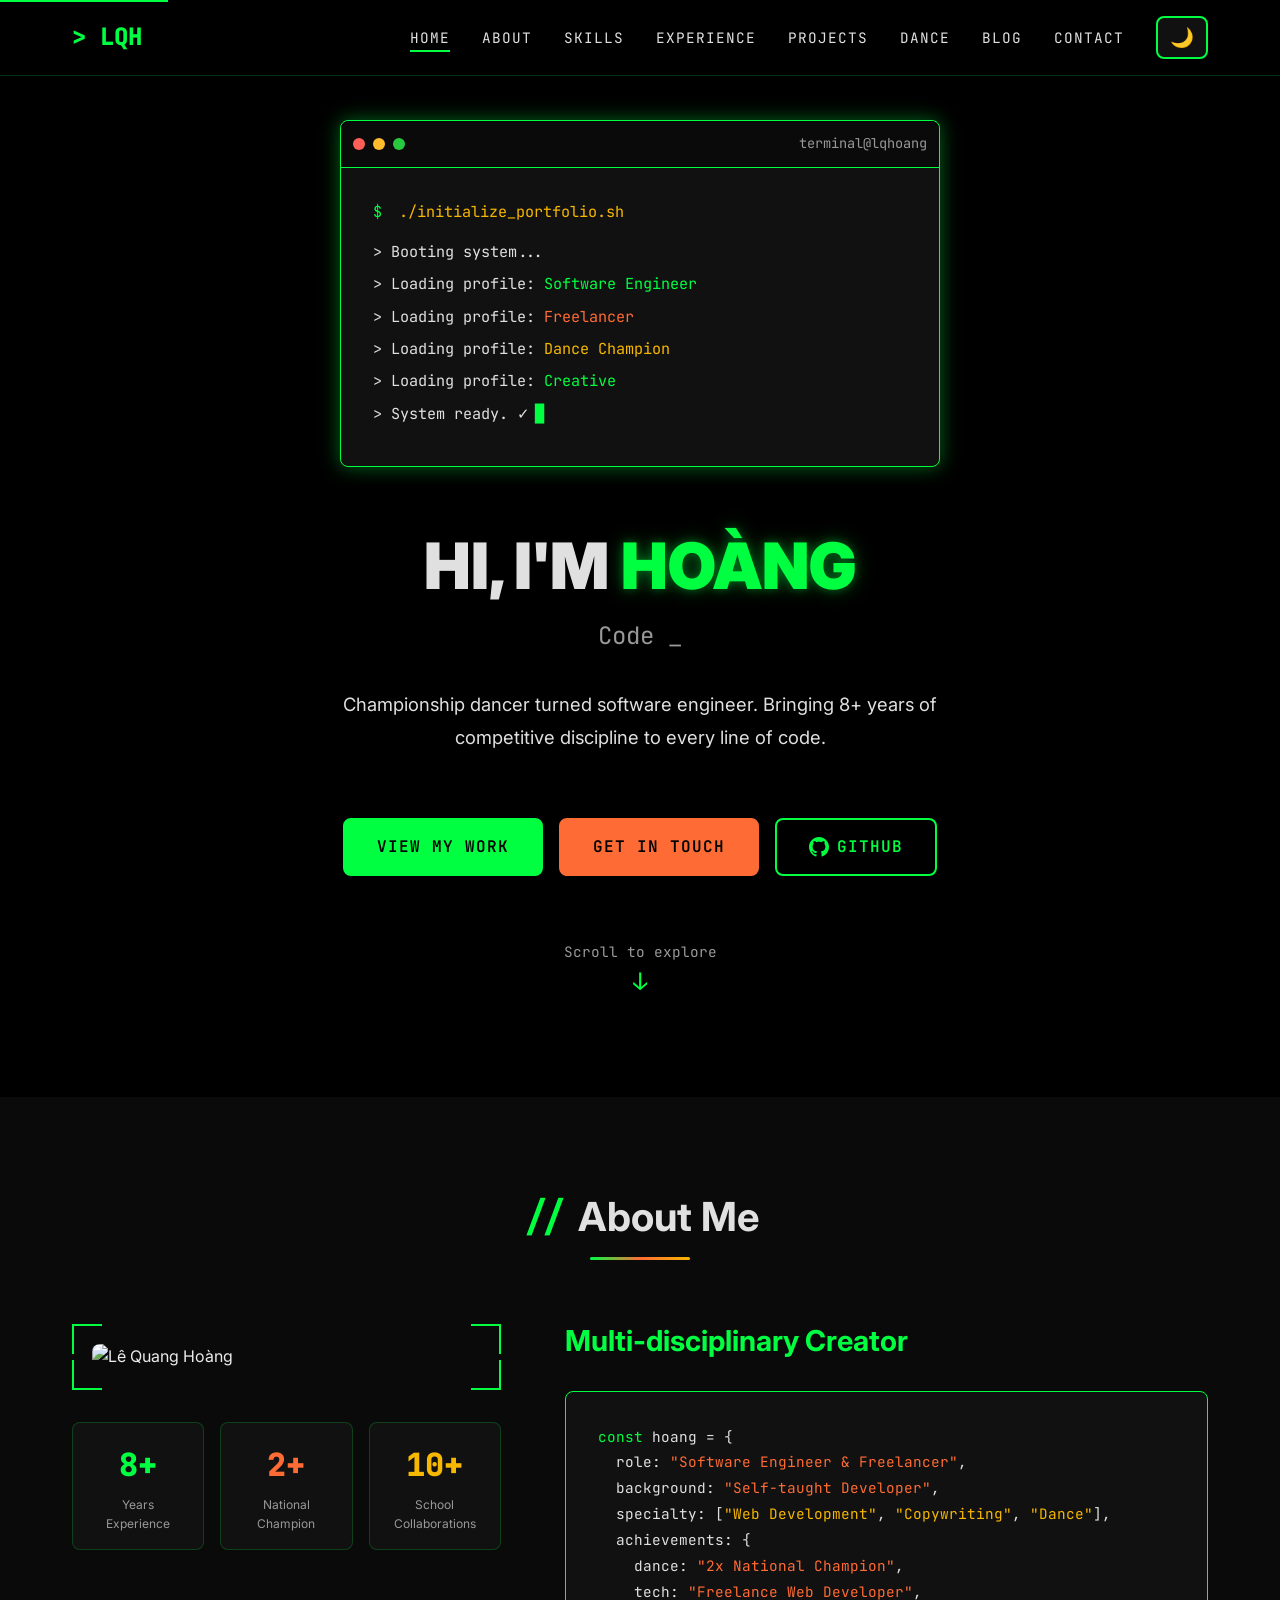
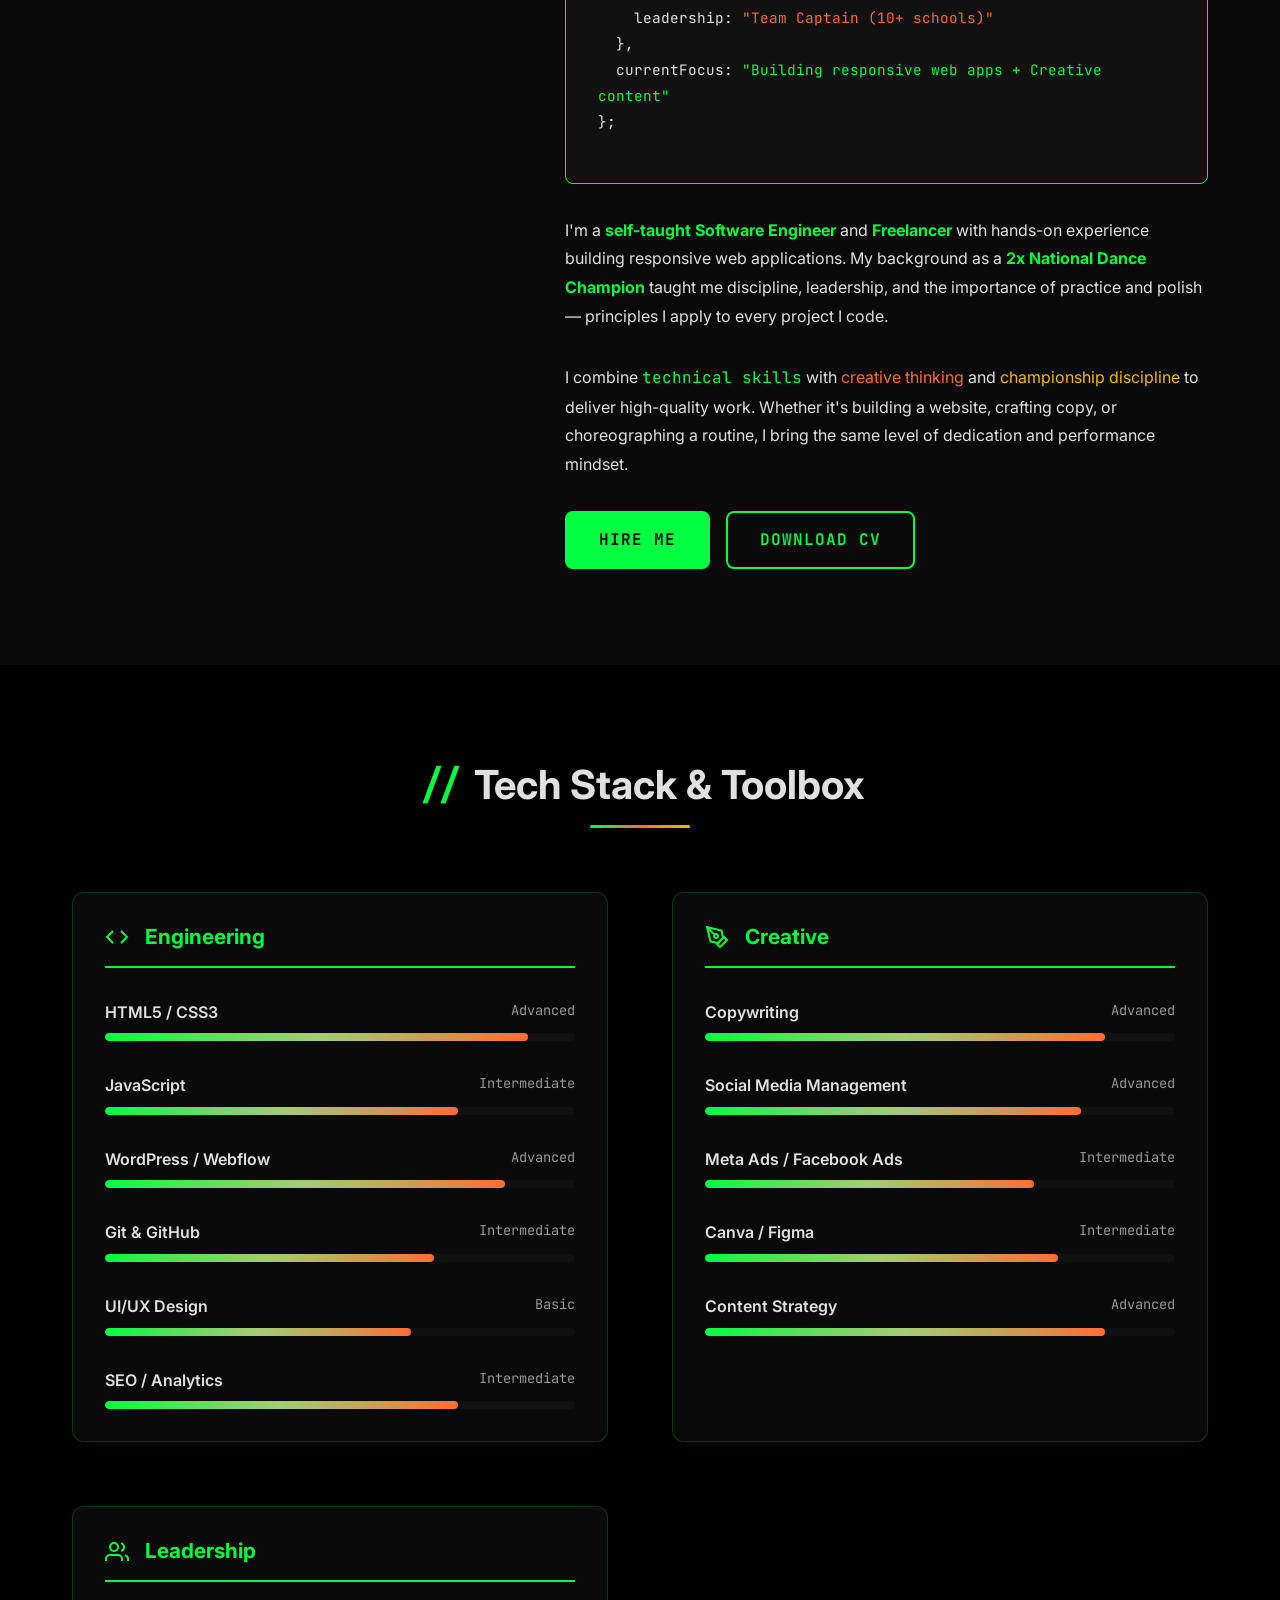
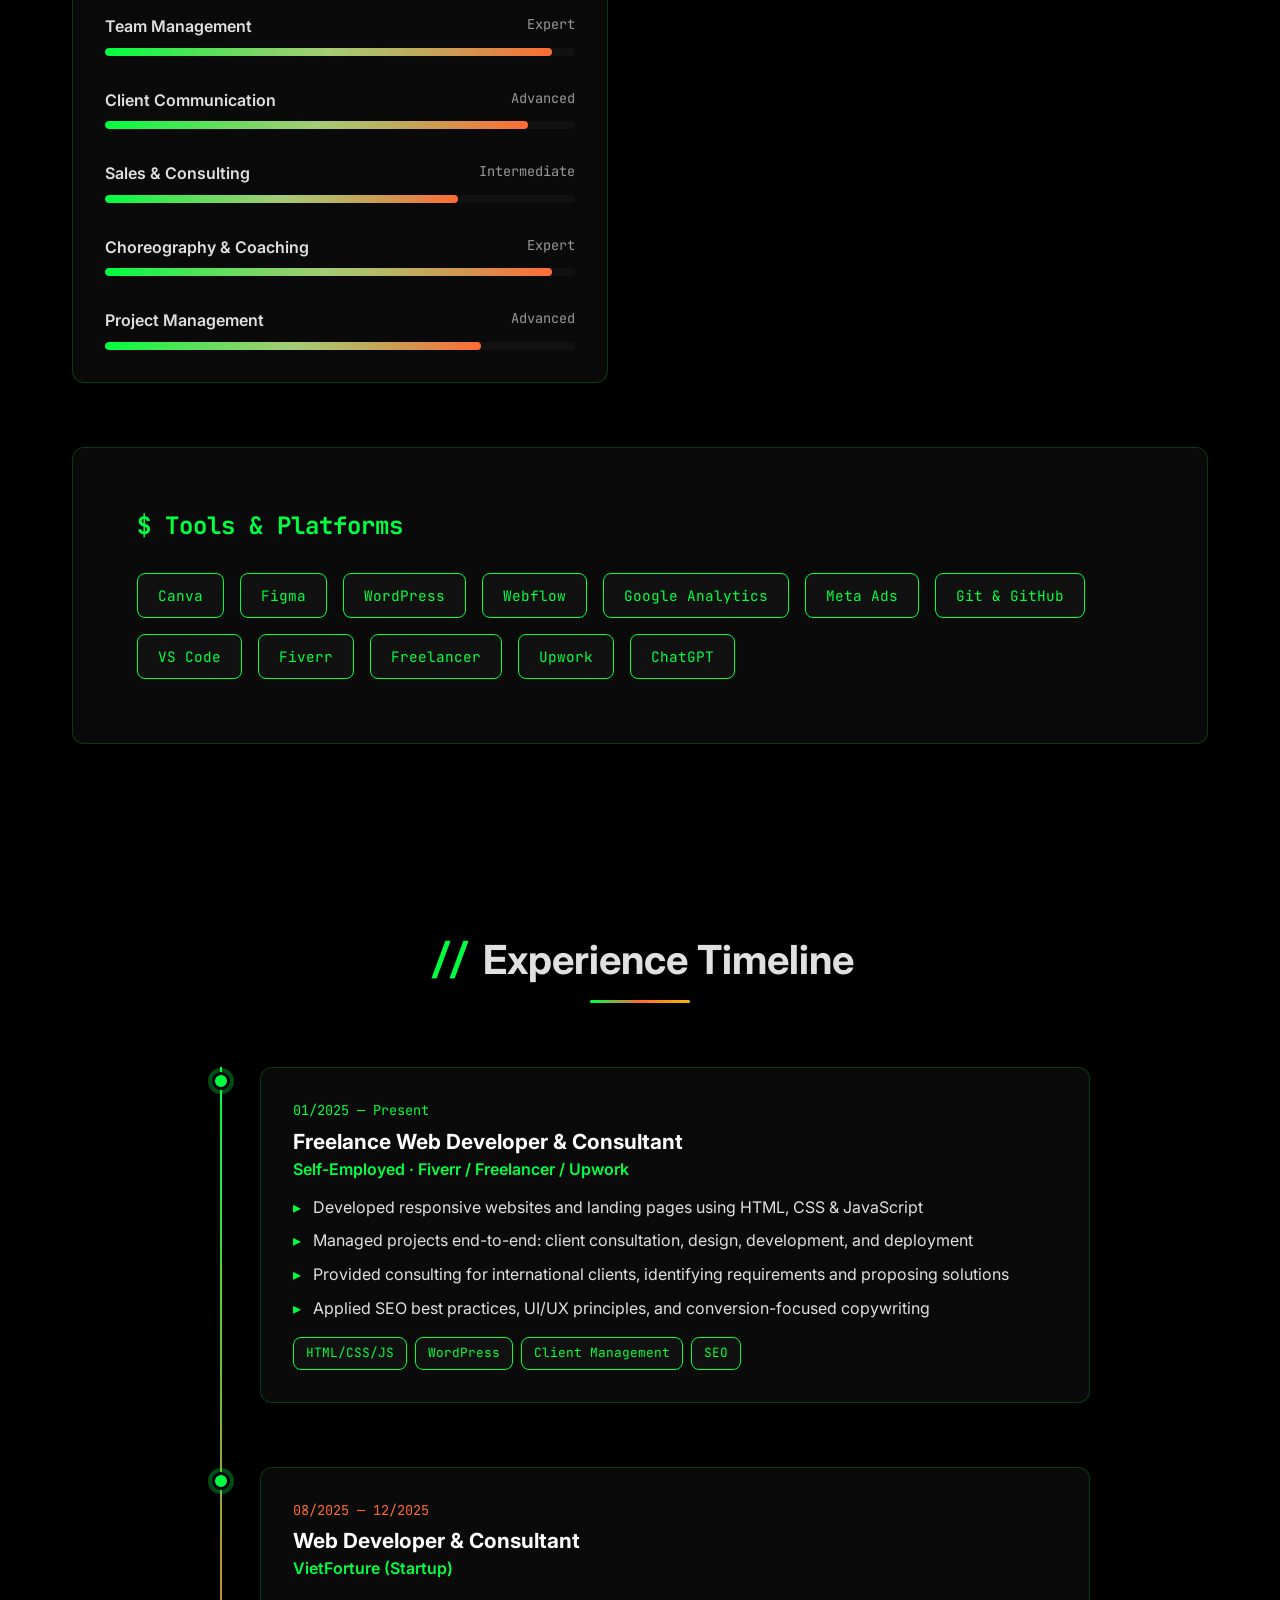
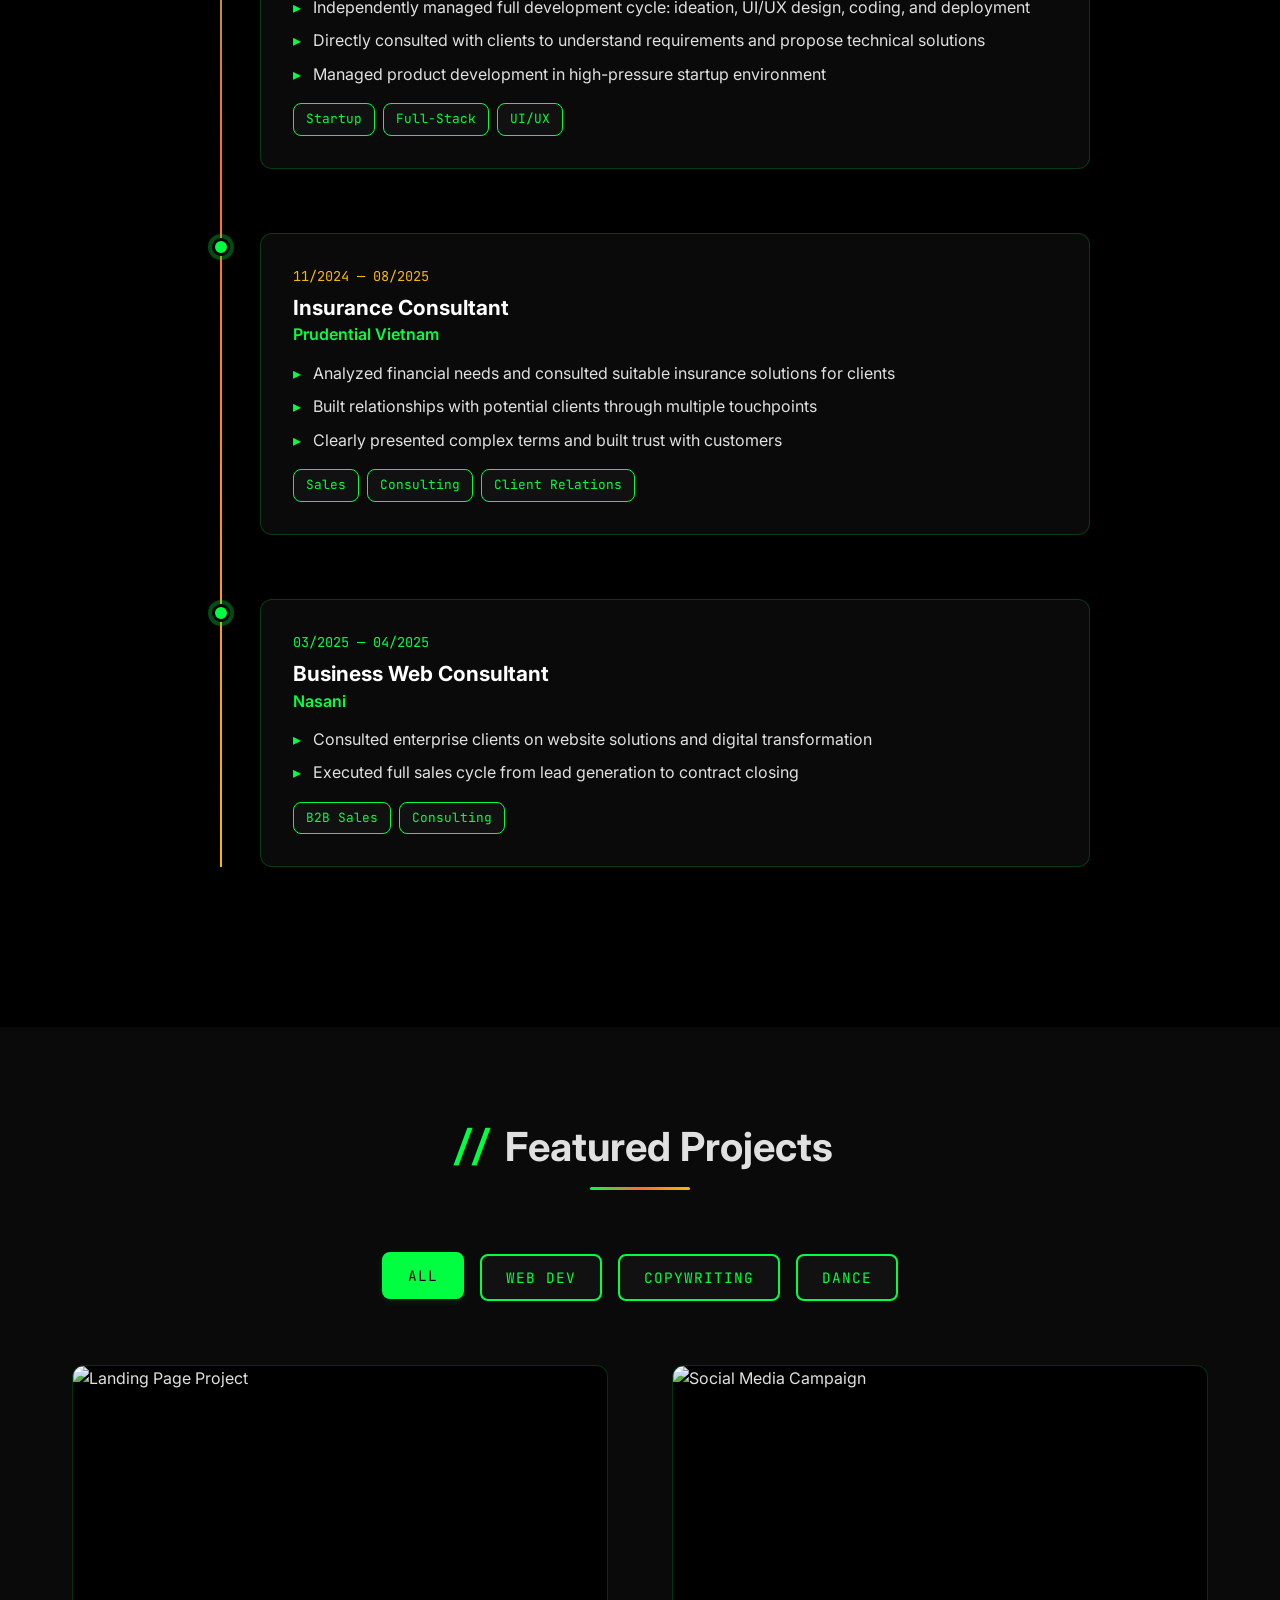
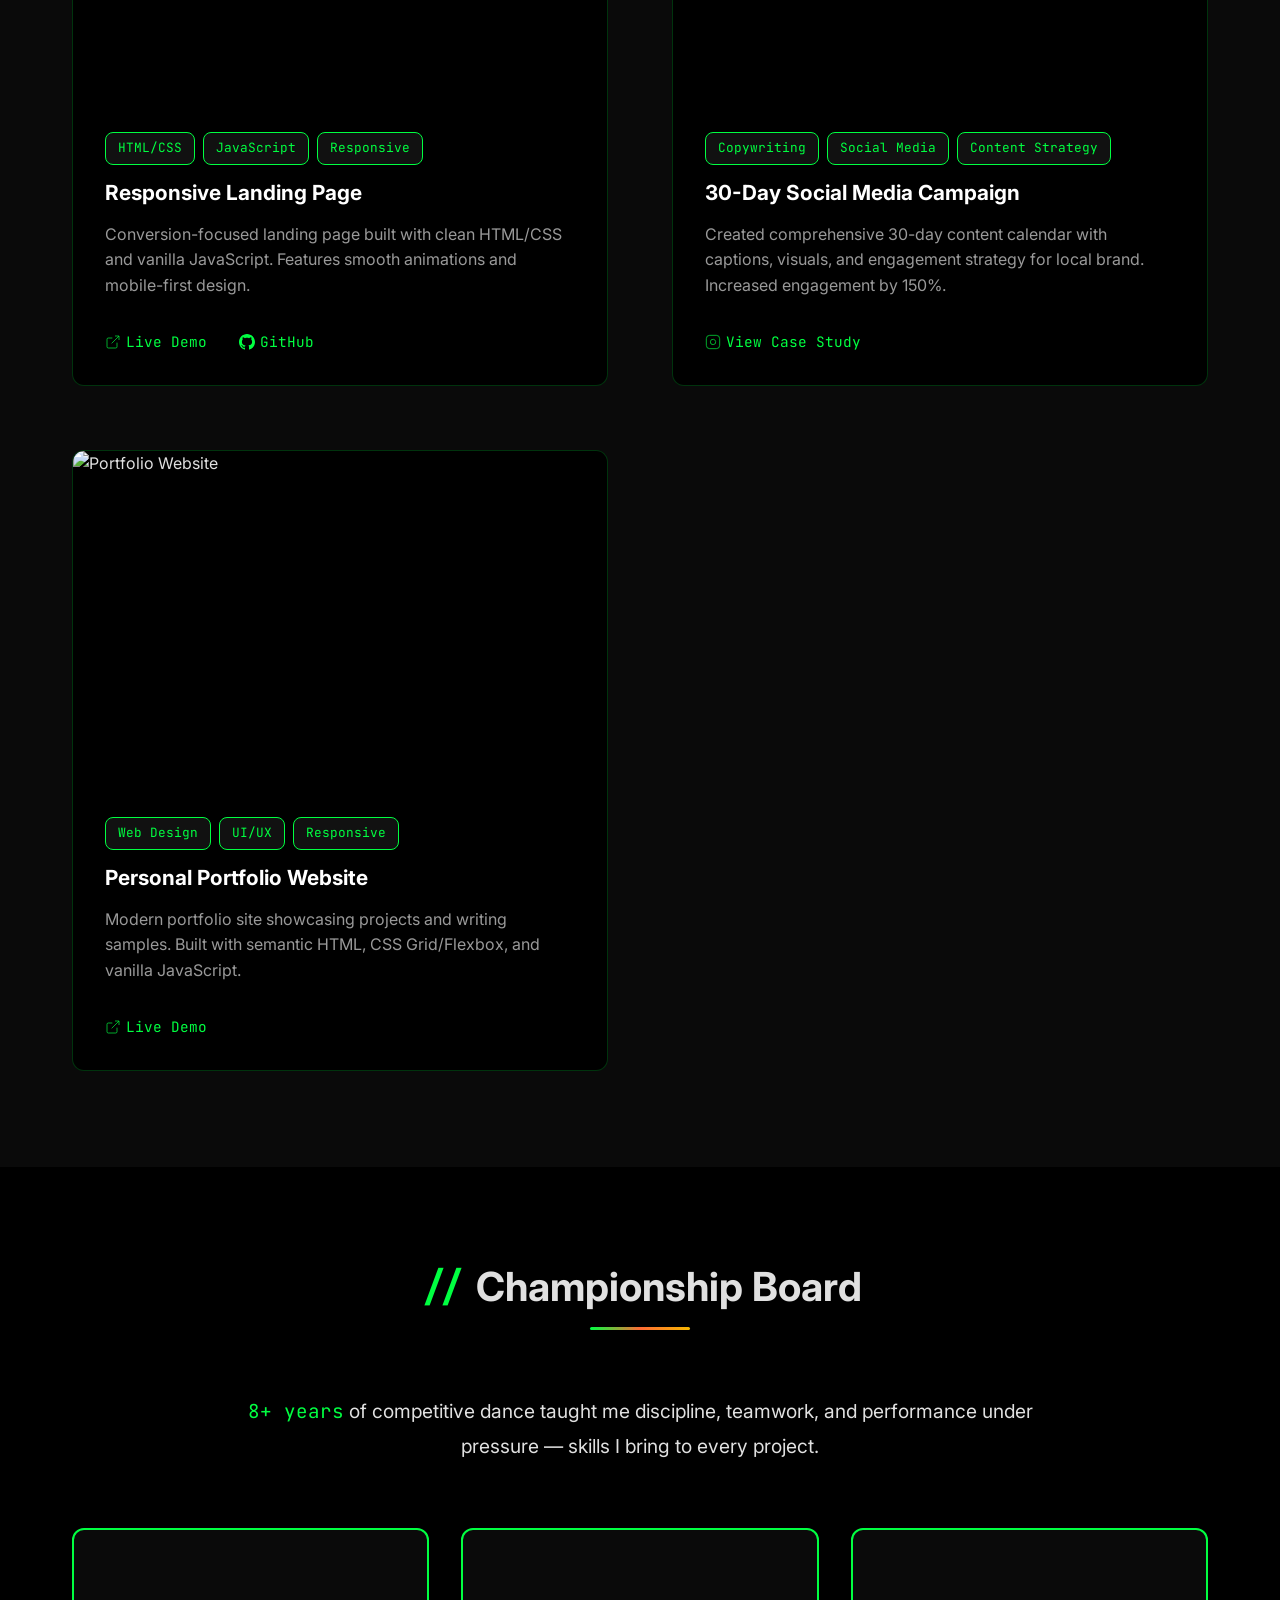
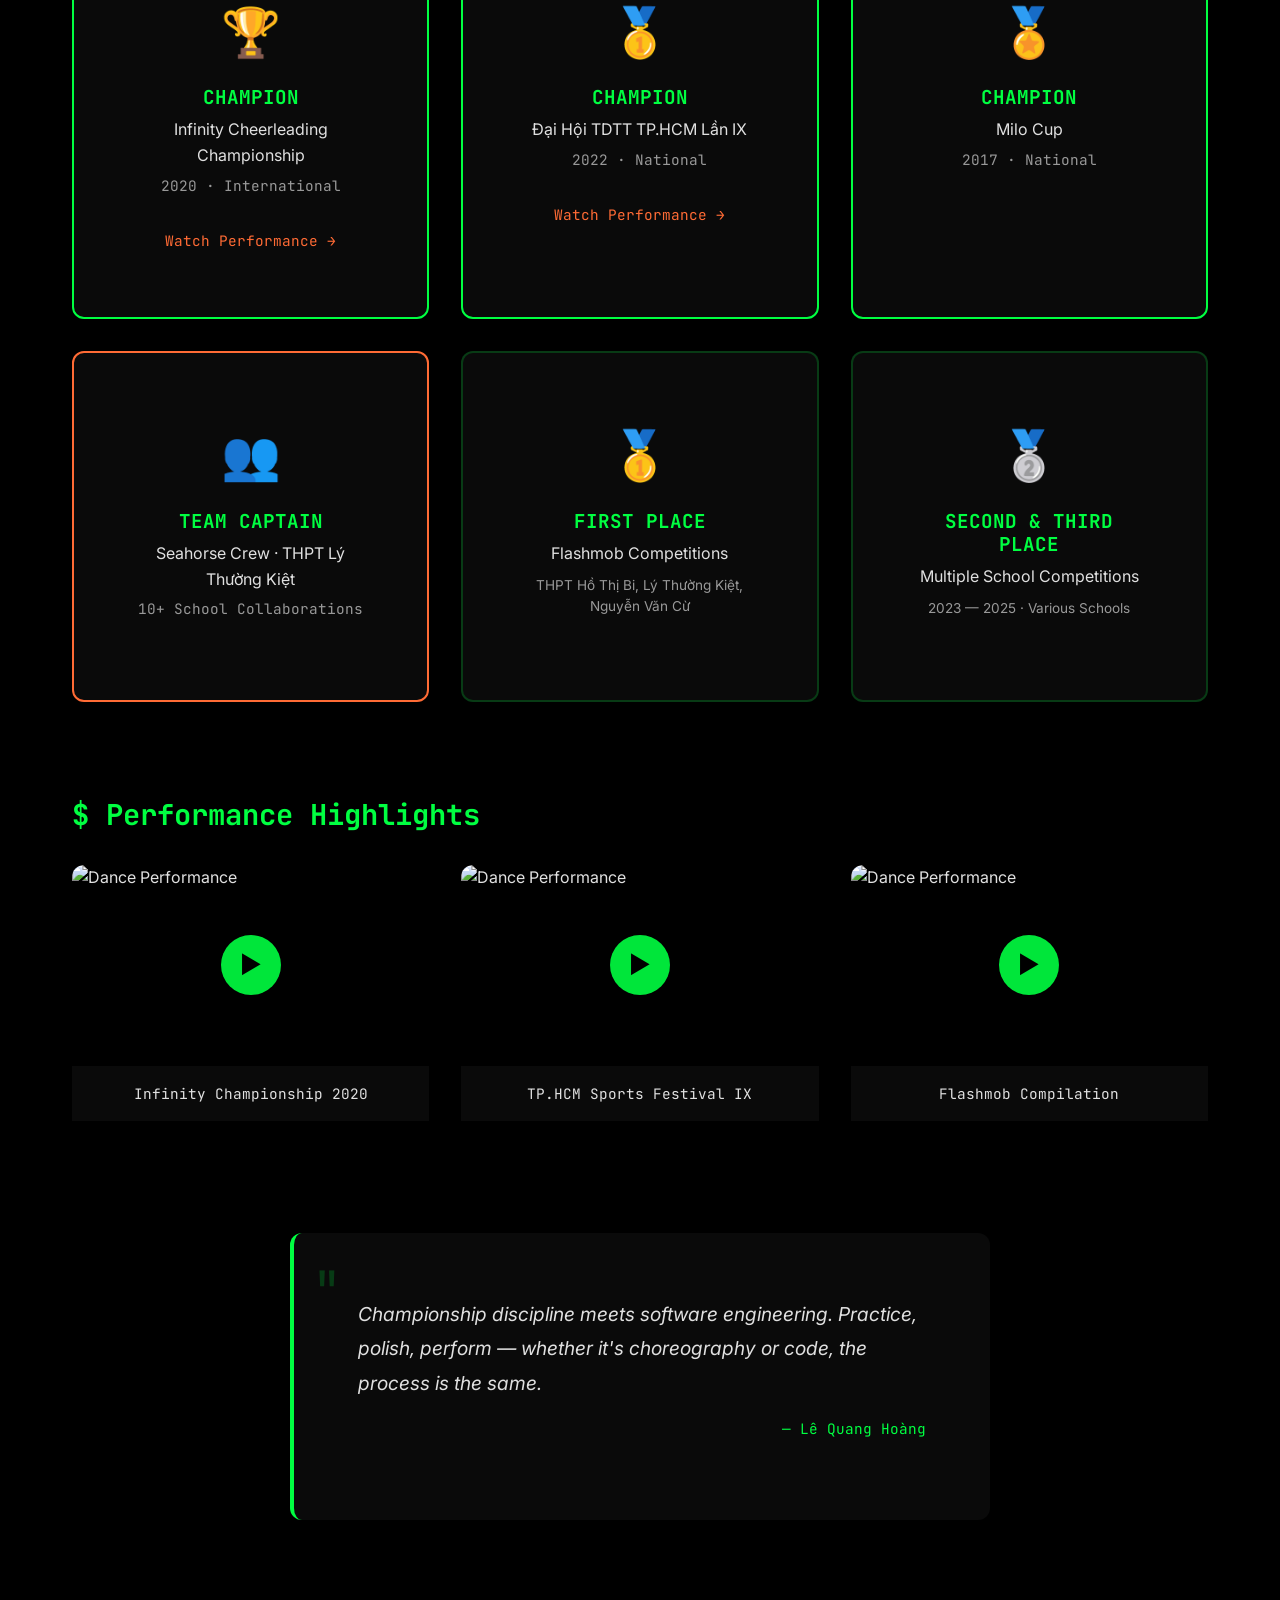
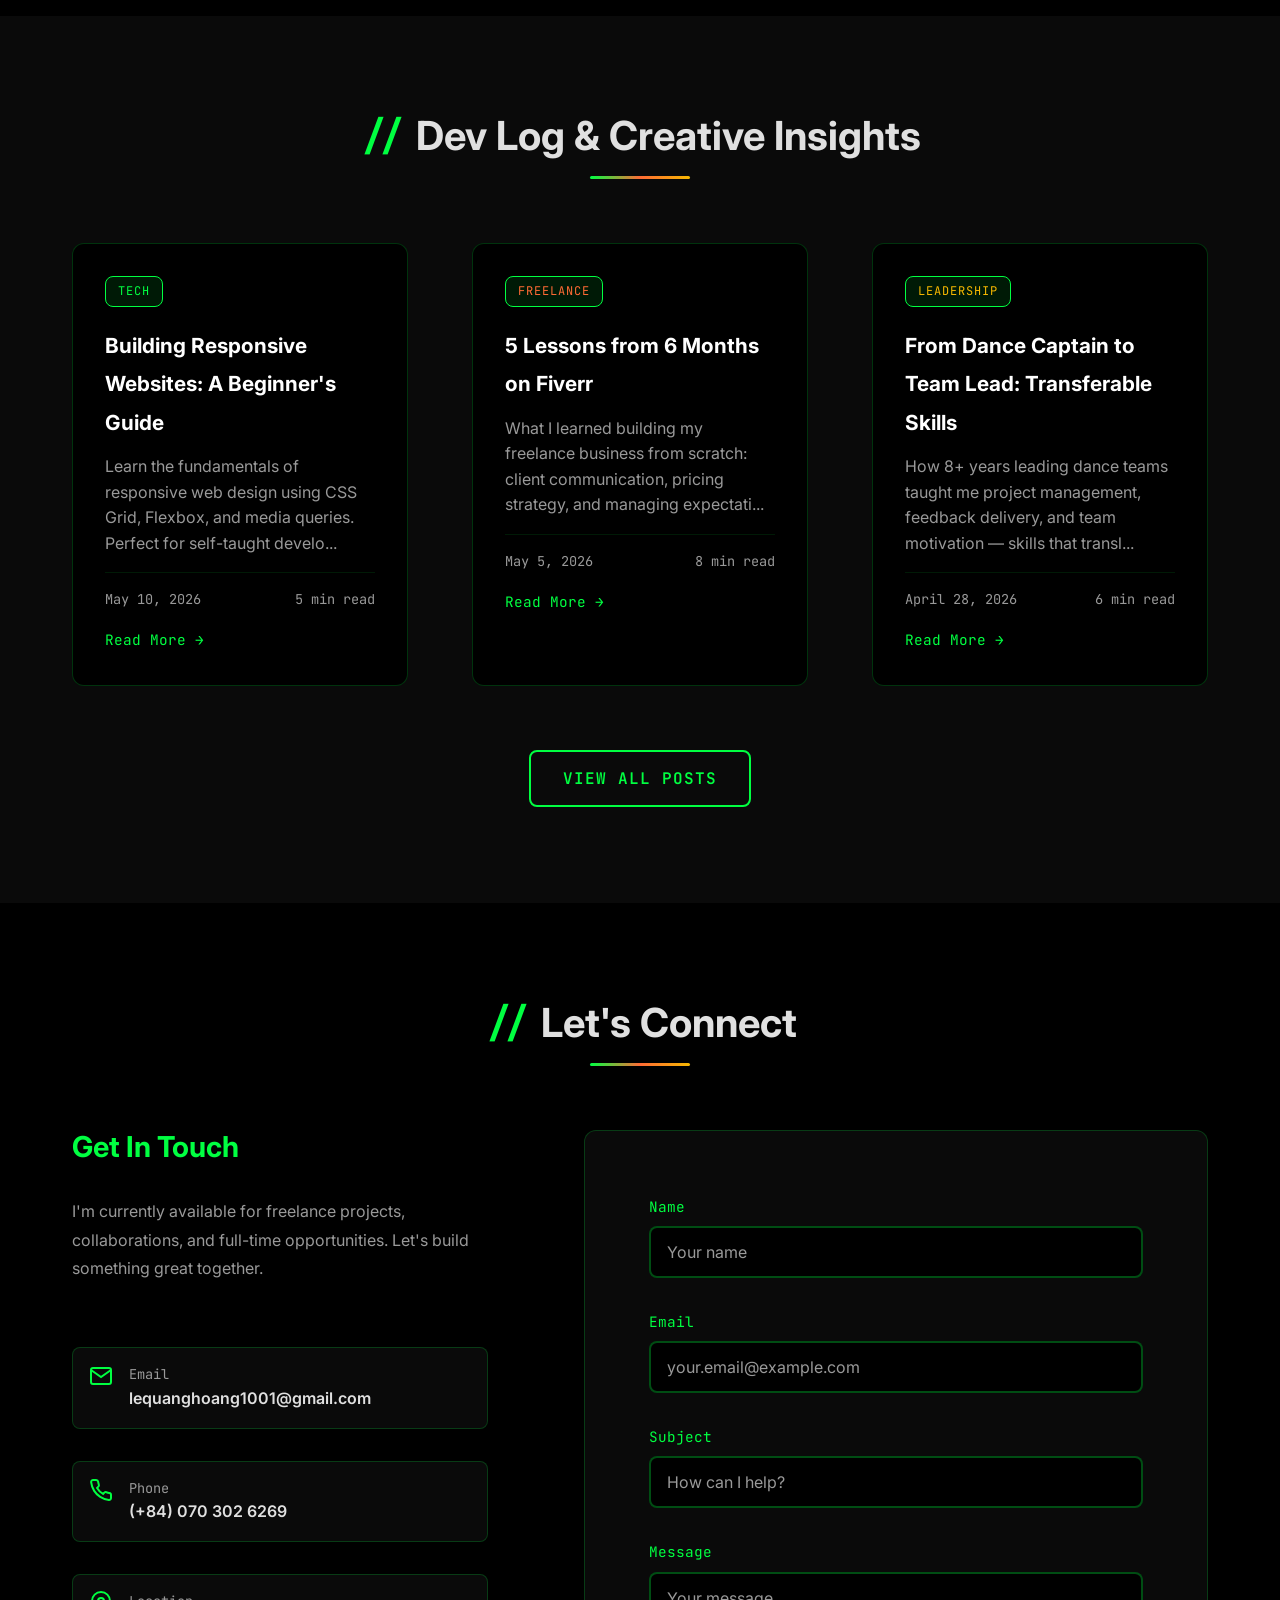
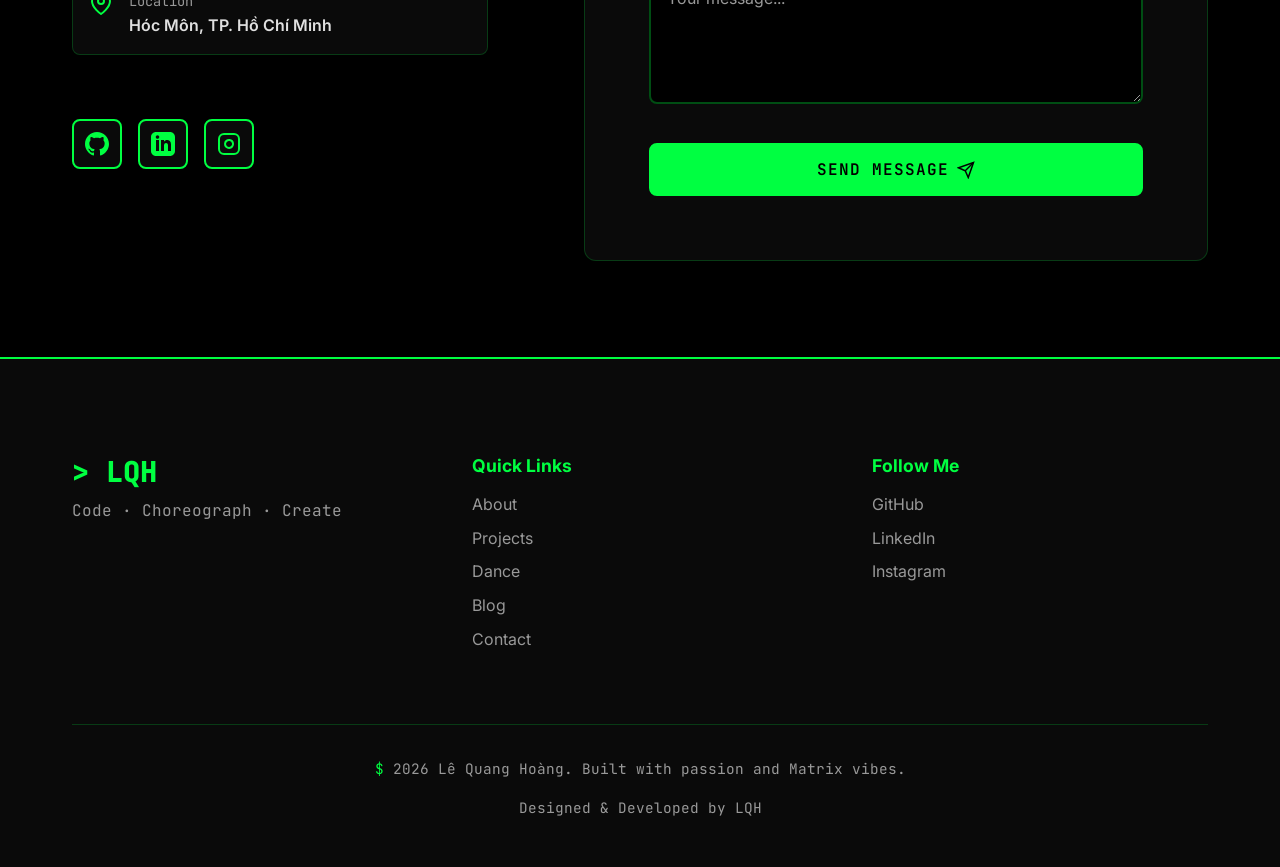
==== commit b37c24cc: "Update index.html" ====
--- a/index.html
+++ b/index.html
@@ -13,10 +13,9 @@
     <link href="https://fonts.googleapis.com/css2?family=JetBrains+Mono:wght@400;700&family=Inter:wght@300;400;600;700;900&display=swap" rel="stylesheet">
 </head>
 <body>
-    <!-- Matrix Rain Canvas -->
     <canvas id="matrix-canvas"></canvas>
 
-    <!-- Navigation -->
+
     <nav class="navbar" id="navbar">
         <div class="nav-container">
             <div class="nav-logo">
@@ -46,7 +45,7 @@
         </div>
     </nav>
 
-    <!-- Hero Section -->
+
     <section class="hero" id="home">
         <div class="hero-content">
             <div class="terminal-window">
@@ -97,7 +96,7 @@
         </div>
     </section>
 
-    <!-- About Section -->
+
     <section class="about" id="about">
         <div class="container">
             <h2 class="section-title">
@@ -159,7 +158,7 @@
         </div>
     </section>
 
-    <!-- Skills Section -->
+
     <section class="skills" id="skills">
         <div class="container">
             <h2 class="section-title">
@@ -233,7 +232,7 @@
                     </div>
                 </div>
 
-                <!-- Creative Skills -->
+
                 <div class="skill-category">
                     <div class="category-header">
                         <svg width="24" height="24" viewBox="0 0 24 24" fill="none" stroke="currentColor" stroke-width="2">
@@ -293,7 +292,7 @@
                     </div>
                 </div>
 
-                <!-- Leadership Skills -->
+
                 <div class="skill-category">
                     <div class="category-header">
                         <svg width="24" height="24" viewBox="0 0 24 24" fill="none" stroke="currentColor" stroke-width="2">
@@ -354,7 +353,7 @@
                 </div>
             </div>
 
-            <!-- Tools -->
+
             <div class="tools-section">
                 <h3 class="tools-title"><span class="matrix-text">$</span> Tools & Platforms</h3>
                 <div class="tools-grid">
@@ -375,14 +374,14 @@
         </div>
     </section>
 
-    <!-- Experience Section -->
+
     <section class="experience" id="experience">
         <div class="container">
             <h2 class="section-title">
                 <span class="matrix-text">//</span> Experience Timeline
             </h2>
             <div class="timeline">
-                <!-- Experience Item 1 -->
+
                 <div class="timeline-item">
                     <div class="timeline-dot"></div>
                     <div class="timeline-content">
@@ -406,7 +405,7 @@
                     </div>
                 </div>
 
-                <!-- Experience Item 2 -->
+
                 <div class="timeline-item">
                     <div class="timeline-dot"></div>
                     <div class="timeline-content">
@@ -428,7 +427,7 @@
                     </div>
                 </div>
 
-                <!-- Experience Item 3 -->
+
                 <div class="timeline-item">
                     <div class="timeline-dot"></div>
                     <div class="timeline-content">
@@ -450,7 +449,7 @@
                     </div>
                 </div>
 
-                <!-- Experience Item 4 -->
+
                 <div class="timeline-item">
                     <div class="timeline-dot"></div>
                     <div class="timeline-content">
@@ -473,7 +472,7 @@
         </div>
     </section>
 
-    <!-- Projects Section -->
+
     <section class="projects" id="projects">
         <div class="container">
             <h2 class="section-title">
@@ -486,7 +485,7 @@
                 <button class="filter-btn" data-filter="dance">Dance</button>
             </div>
             <div class="projects-grid" id="projectsGrid">
-                <!-- Project 1 -->
+
                 <div class="project-card" data-category="web">
                     <div class="project-image">
                         <img src="https://via.placeholder.com/600x400/000000/00ff41?text=Responsive+Landing+Page" alt="Landing Page Project">
@@ -523,7 +522,7 @@
                     </div>
                 </div>
 
-                <!-- Project 2 -->
+
                 <div class="project-card" data-category="copy">
                     <div class="project-image">
                         <img src="https://via.placeholder.com/600x400/000000/ff6b35?text=Social+Media+Campaign" alt="Social Media Campaign">
@@ -554,7 +553,6 @@
                     </div>
                 </div>
 
-                <!-- Project 3 -->
                 <div class="project-card" data-category="web">
                     <div class="project-image">
                         <img src="https://via.placeholder.com/600x400/000000/f7b801?text=Portfolio+Website" alt="Portfolio Website">
@@ -585,12 +583,12 @@
                     </div>
                 </div>
 
-                <!-- More projects can be added here -->
+
             </div>
         </div>
     </section>
 
-    <!-- Dance Achievements Section -->
+
     <section class="dance" id="dance">
         <div class="container">
             <h2 class="section-title">
@@ -602,7 +600,7 @@
                 </p>
             </div>
             <div class="achievements-grid">
-                <!-- Achievement 1 -->
+
                 <div class="achievement-card champion">
                     <div class="achievement-icon">🏆</div>
                     <h3 class="achievement-title">CHAMPION</h3>
@@ -611,7 +609,7 @@
                     <a href="#" class="achievement-link">Watch Performance →</a>
                 </div>
 
-                <!-- Achievement 2 -->
+
                 <div class="achievement-card champion">
                     <div class="achievement-icon">🥇</div>
                     <h3 class="achievement-title">CHAMPION</h3>
@@ -620,7 +618,7 @@
                     <a href="#" class="achievement-link">Watch Performance →</a>
                 </div>
 
-                <!-- Achievement 3 -->
+
                 <div class="achievement-card champion">
                     <div class="achievement-icon">🏅</div>
                     <h3 class="achievement-title">CHAMPION</h3>
@@ -628,7 +626,7 @@
                     <p class="achievement-year">2017 · National</p>
                 </div>
 
-                <!-- Achievement 4 -->
+
                 <div class="achievement-card leadership">
                     <div class="achievement-icon">👥</div>
                     <h3 class="achievement-title">TEAM CAPTAIN</h3>
@@ -636,7 +634,7 @@
                     <p class="achievement-year">10+ School Collaborations</p>
                 </div>
 
-                <!-- Achievement 5 -->
+
                 <div class="achievement-card">
                     <div class="achievement-icon">🥇</div>
                     <h3 class="achievement-title">FIRST PLACE</h3>
@@ -644,7 +642,7 @@
                     <p class="achievement-detail">THPT Hồ Thị Bi, Lý Thường Kiệt, Nguyễn Văn Cừ</p>
                 </div>
 
-                <!-- Achievement 6 -->
+
                 <div class="achievement-card">
                     <div class="achievement-icon">🥈</div>
                     <h3 class="achievement-title">SECOND & THIRD PLACE</h3>
@@ -653,7 +651,7 @@
                 </div>
             </div>
 
-            <!-- Video Showcase -->
+
             <div class="video-showcase">
                 <h3 class="video-title"><span class="matrix-text">$</span> Performance Highlights</h3>
                 <div class="video-grid">
@@ -681,7 +679,7 @@
                 </div>
             </div>
 
-            <!-- Testimonial -->
+
             <div class="testimonial-box">
                 <div class="quote-icon">"</div>
                 <p class="testimonial-text">
@@ -692,14 +690,14 @@
         </div>
     </section>
 
-    <!-- Blog Section -->
+
     <section class="blog" id="blog">
         <div class="container">
             <h2 class="section-title">
                 <span class="matrix-text">//</span> Dev Log & Creative Insights
             </h2>
             <div class="blog-grid">
-                <!-- Blog Post 1 -->
+
                 <article class="blog-card">
                     <div class="blog-category matrix-text">Tech</div>
                     <h3 class="blog-title">
@@ -731,7 +729,7 @@
                     <a href="#" class="blog-link">Read More →</a>
                 </article>
 
-                <!-- Blog Post 3 -->
+
                 <article class="blog-card">
                     <div class="blog-category yellow-text">Leadership</div>
                     <h3 class="blog-title">
@@ -753,7 +751,7 @@
         </div>
     </section>
 
-    <!-- Contact Section -->
+
     <section class="contact" id="contact">
         <div class="container">
             <h2 class="section-title">
@@ -846,7 +844,7 @@
         </div>
     </section>
 
-    <!-- Footer -->
+
     <footer class="footer">
         <div class="container">
             <div class="footer-content">
@@ -884,7 +882,7 @@
         </div>
     </footer>
 
-    <!-- Scroll to Top Button -->
+
     <button class="scroll-top" id="scrollTop">
         <svg width="24" height="24" viewBox="0 0 24 24" fill="none" stroke="currentColor" stroke-width="2">
             <polyline points="18 15 12 9 6 15"></polyline>
@@ -893,4 +891,4 @@
 
     <script src="script.js"></script>
 </body>
-</html>+</html>
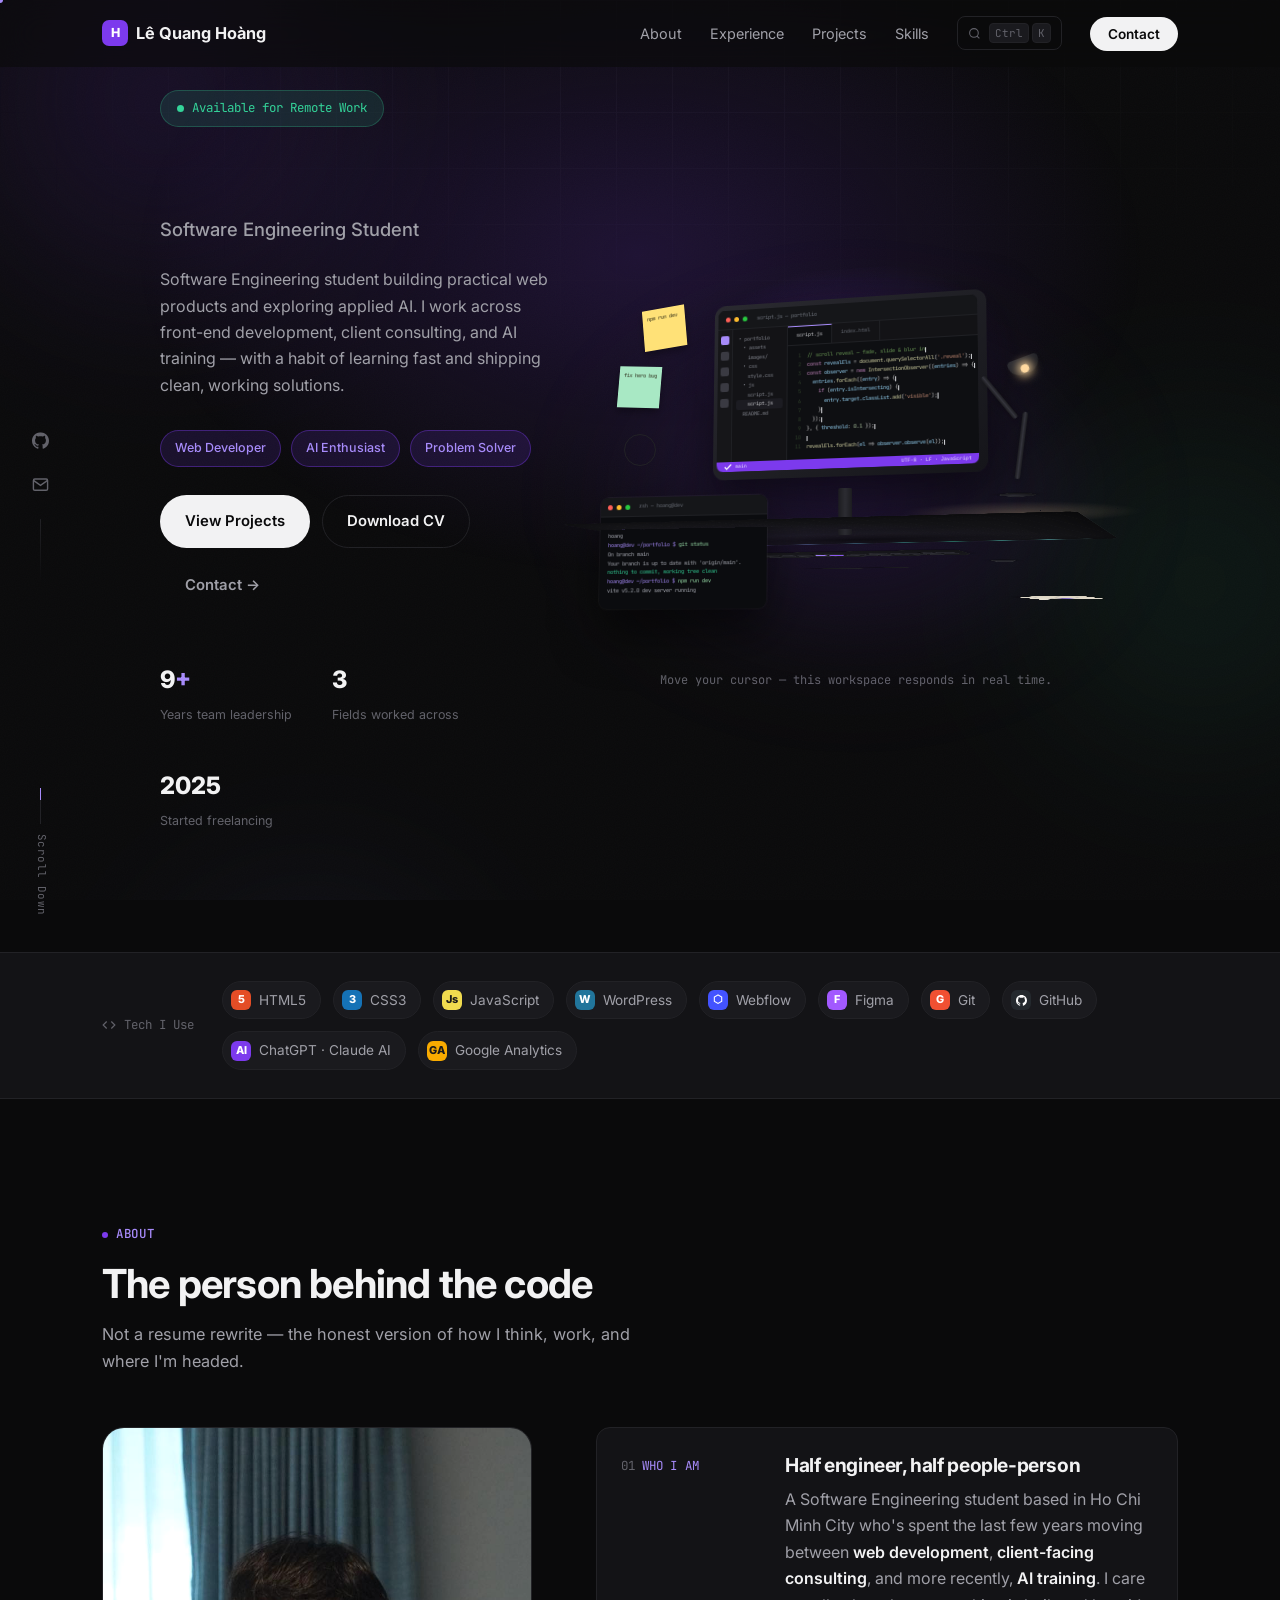
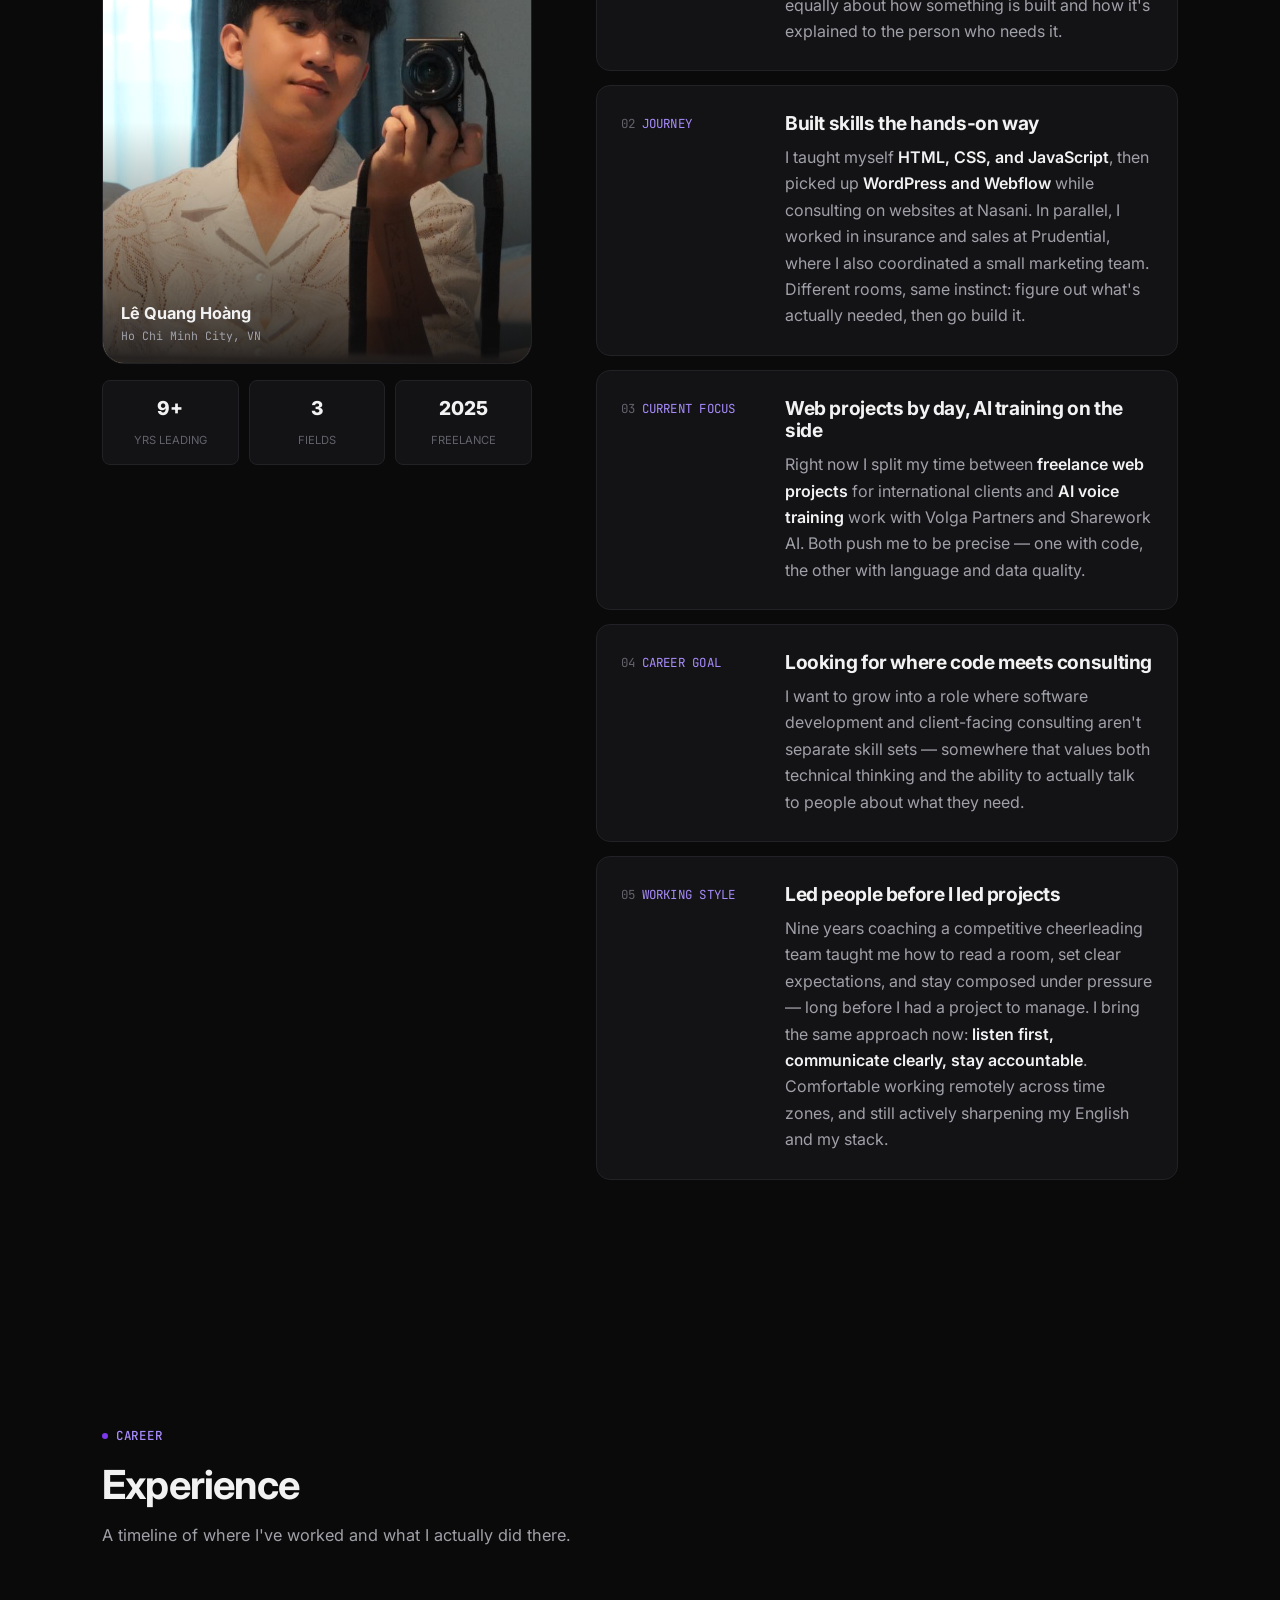
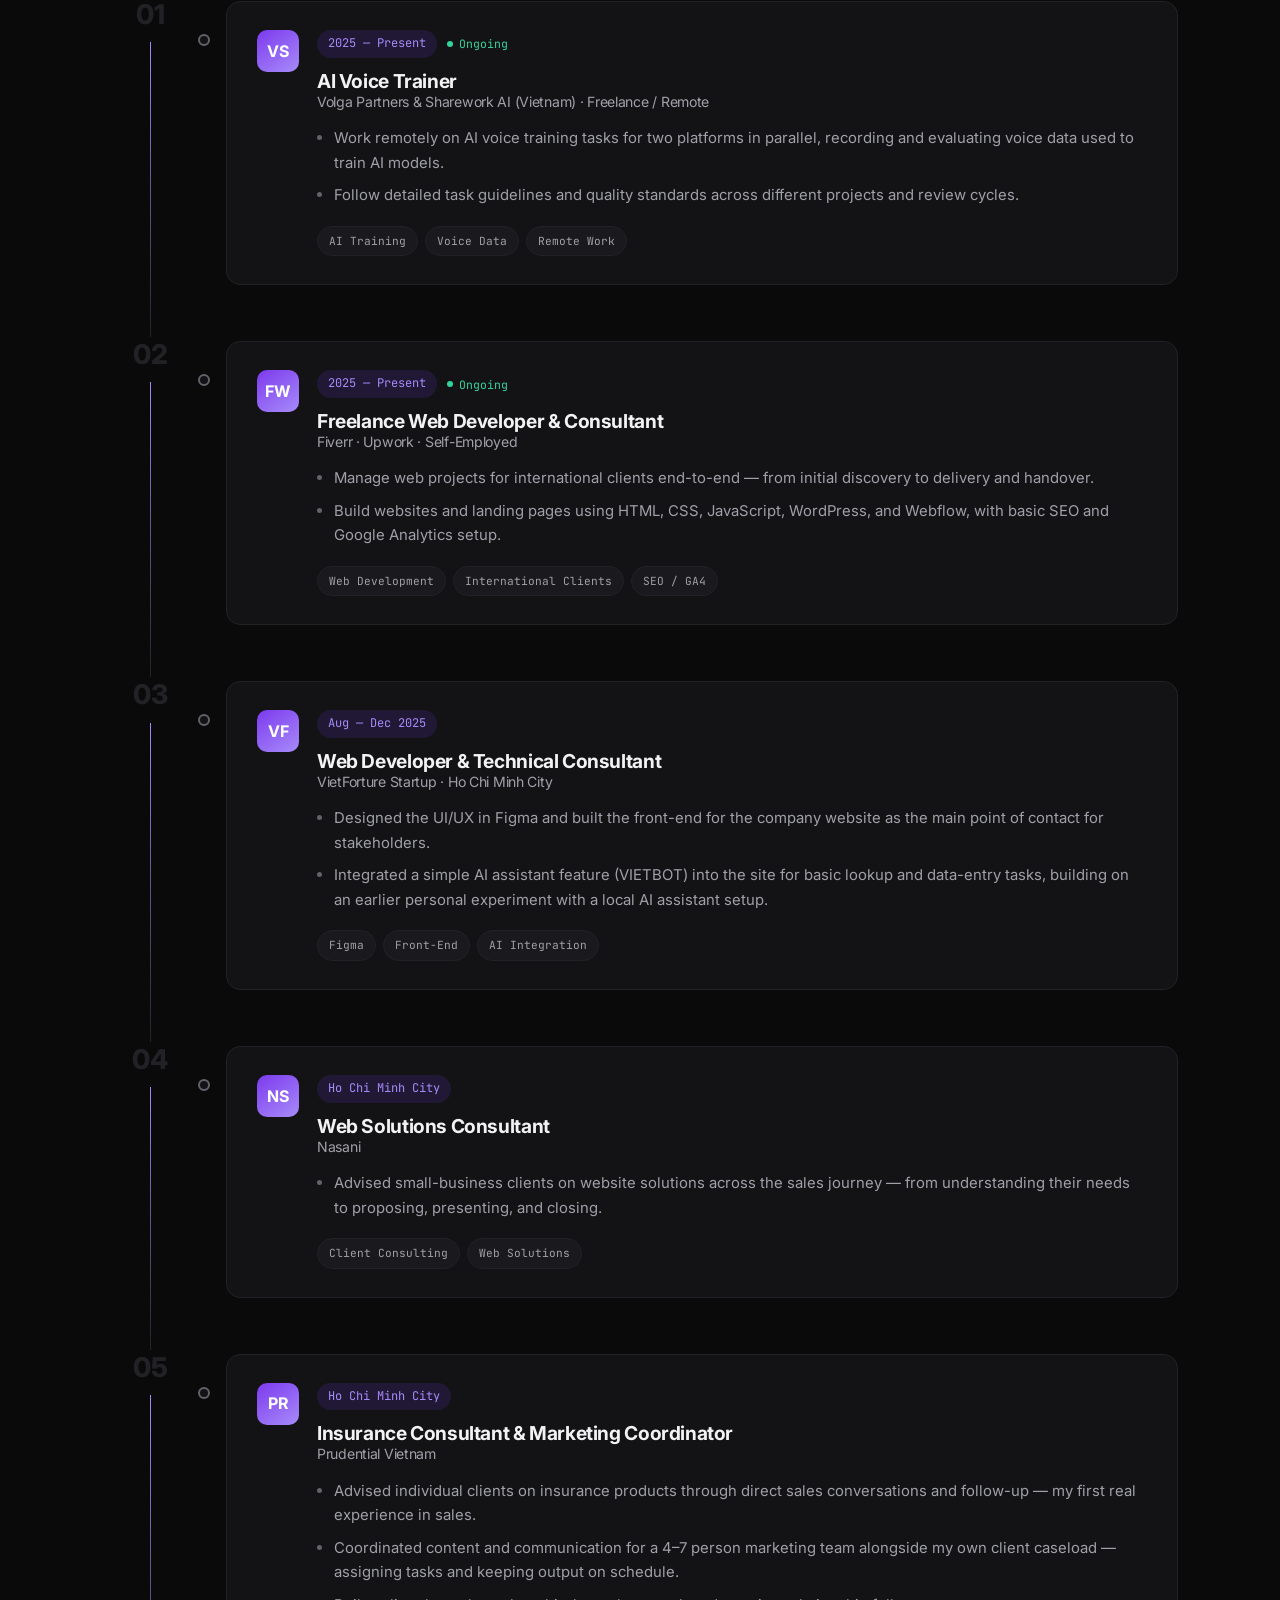
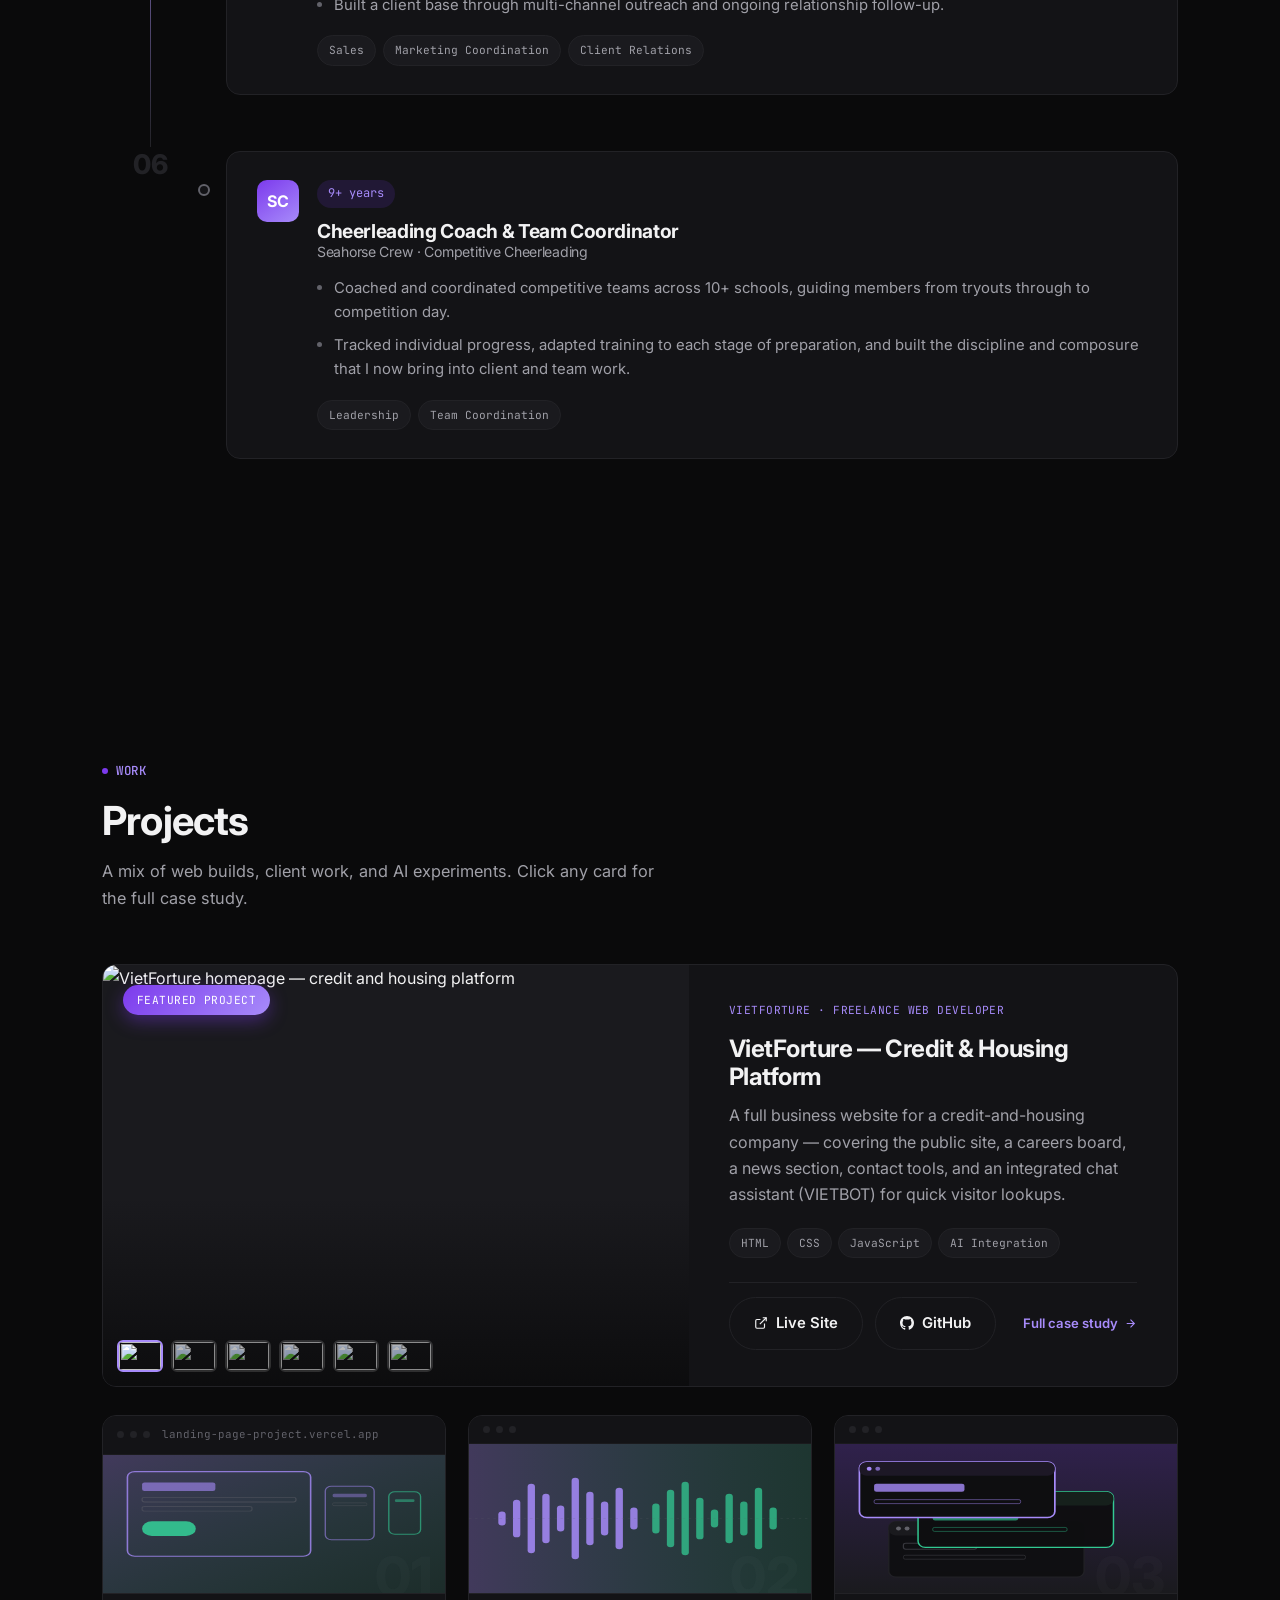
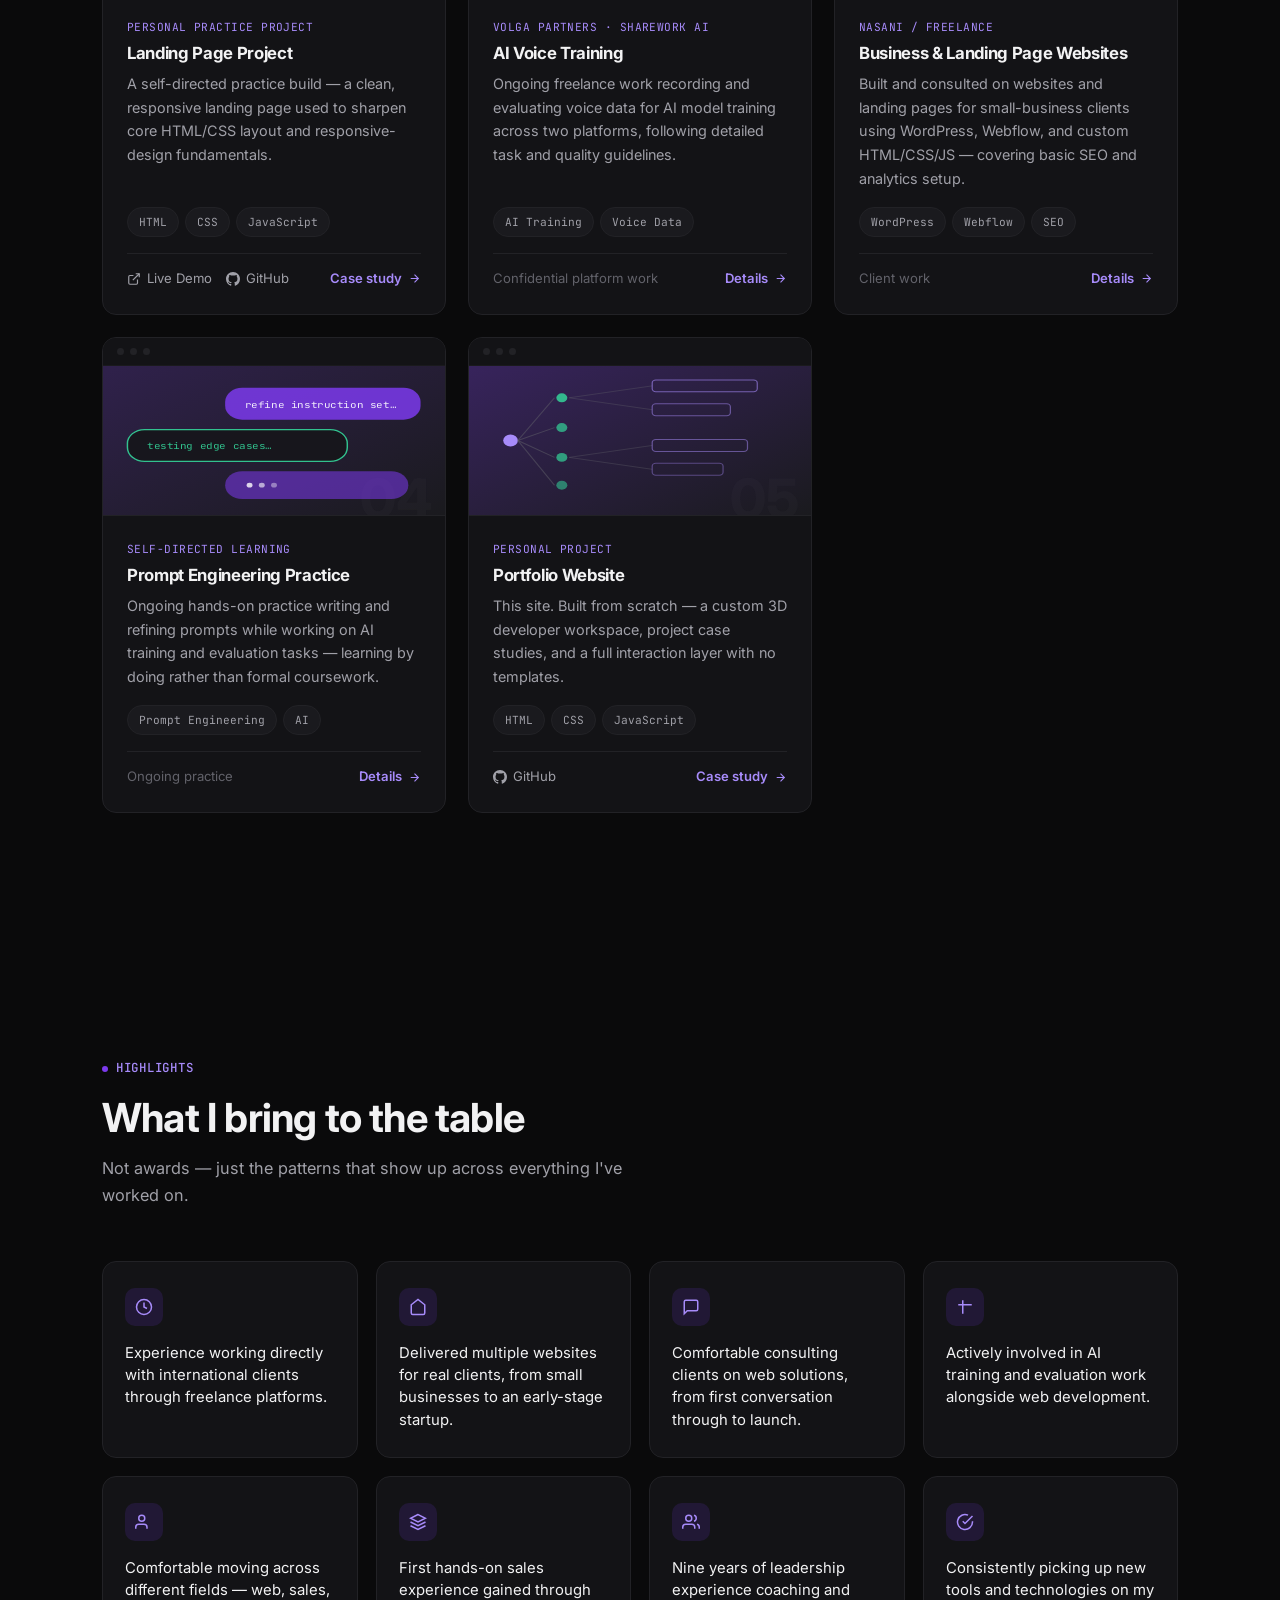
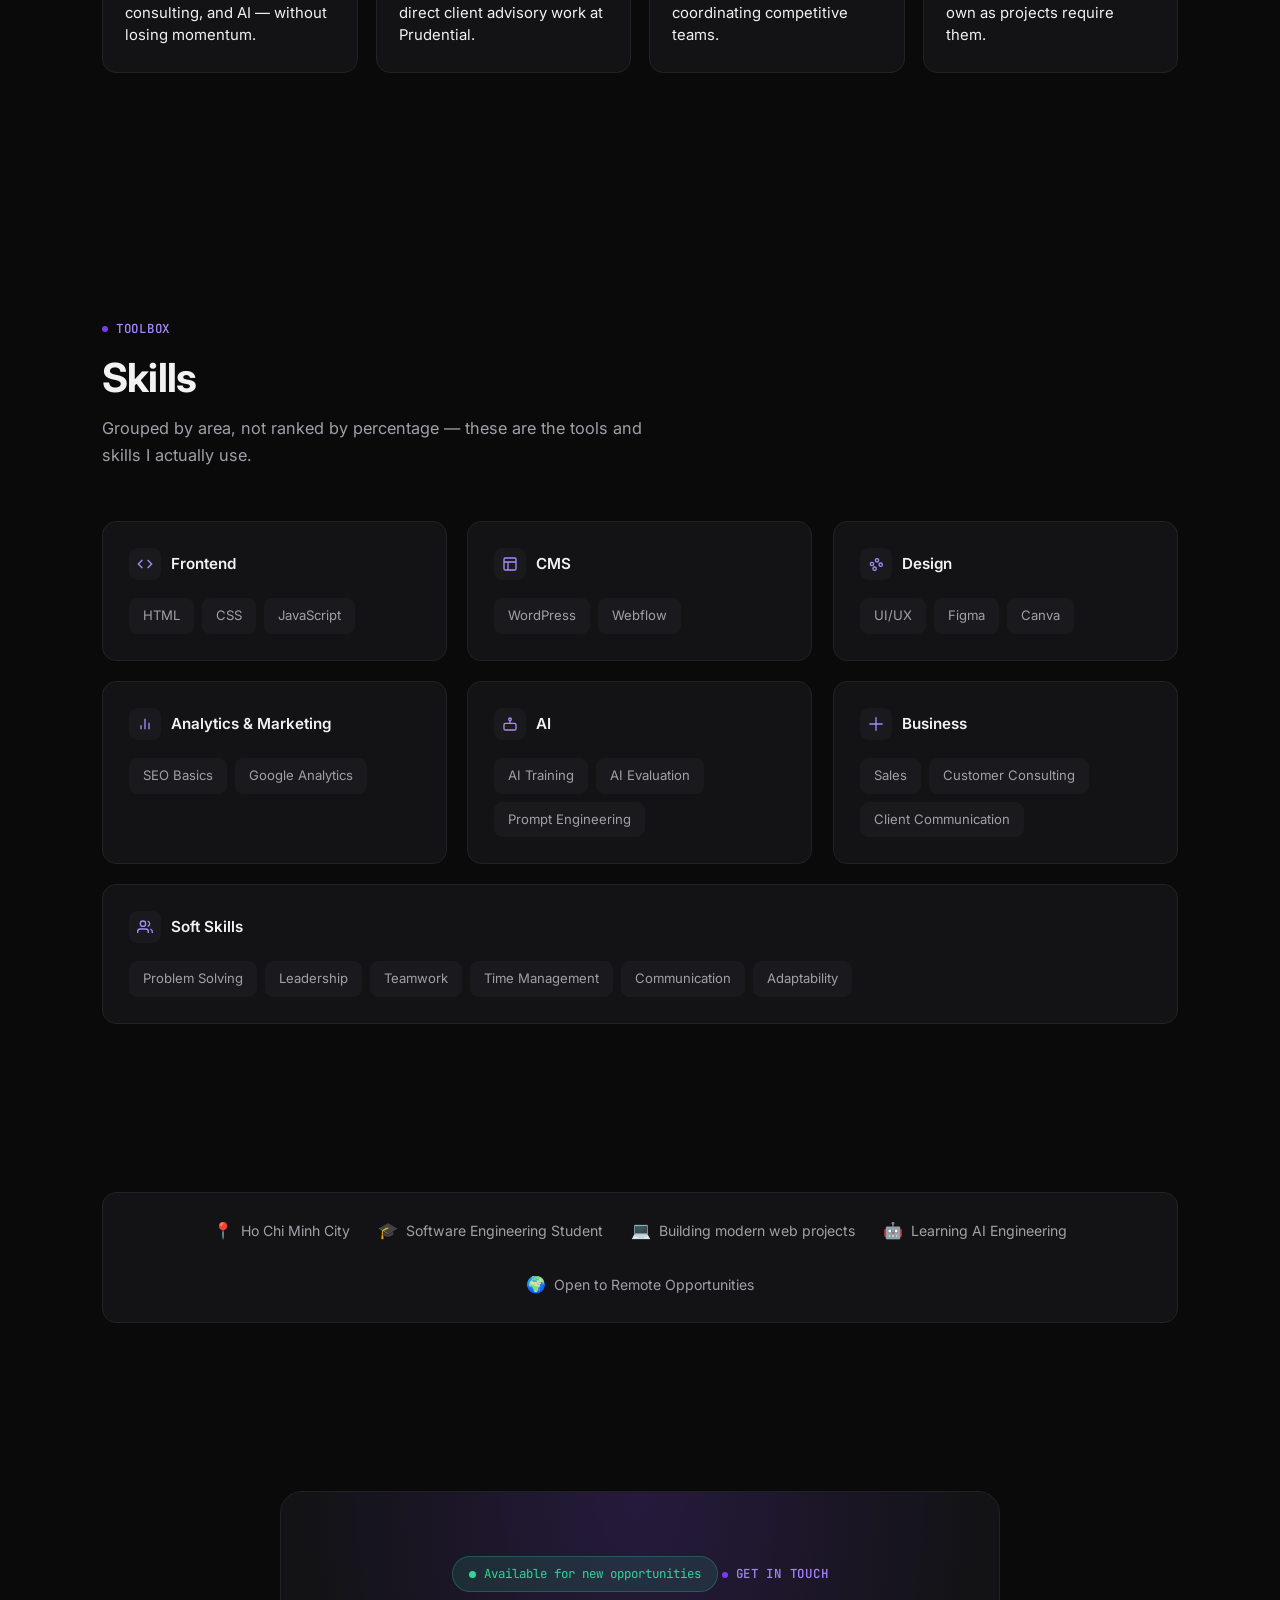
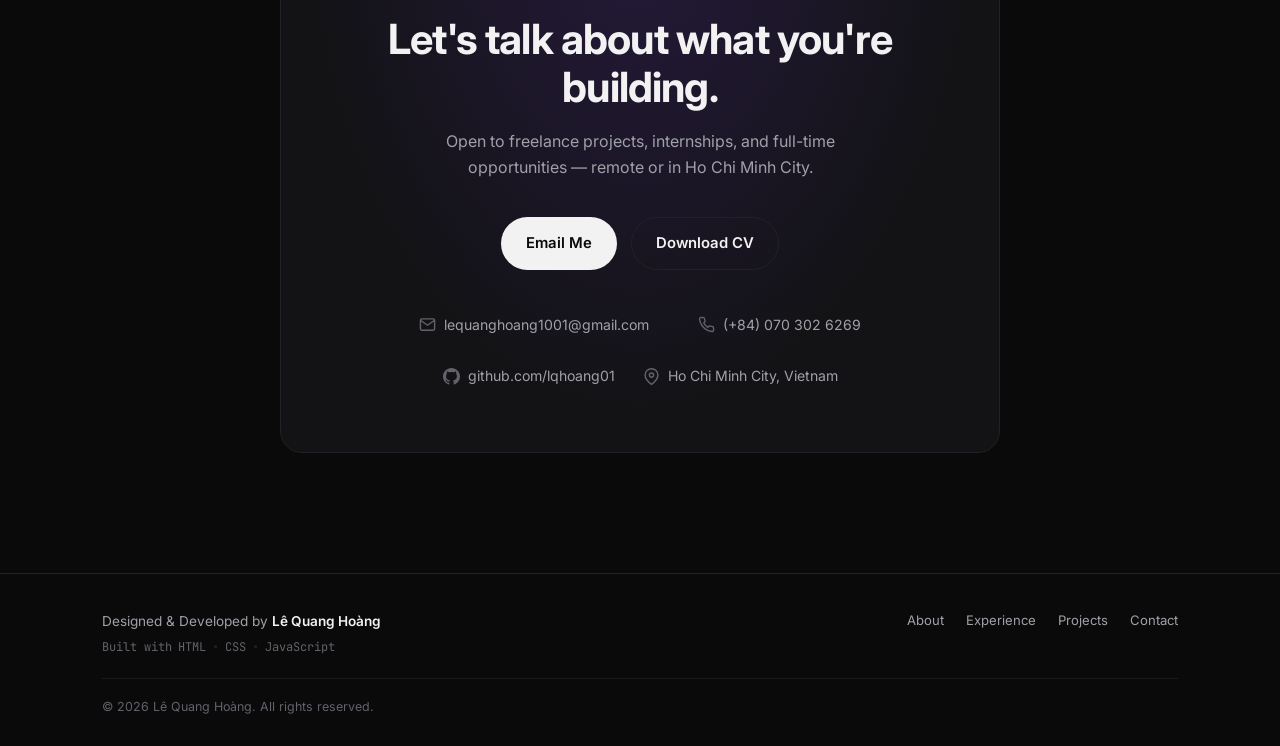
==== commit 6f3845ce: "Add files via upload" ====
--- a/index.html
+++ b/index.html
@@ -1,894 +1,1079 @@
 <!DOCTYPE html>
 <html lang="en">
 <head>
-    <meta charset="UTF-8">
-    <meta name="viewport" content="width=device-width, initial-scale=1.0">
-    <meta name="description" content="Lê Quang Hoàng - Software Engineer, Freelancer & National Dance Champion">
-    <meta name="keywords" content="Software Engineer, Web Developer, Freelancer, Dance Champion, Choreographer">
-    <meta name="author" content="Lê Quang Hoàng">
-    <title>Lê Quang Hoàng | Software Engineer & Champion</title>
-    <link rel="stylesheet" href="style.css">
-    <link rel="preconnect" href="https://fonts.googleapis.com">
-    <link rel="preconnect" href="https://fonts.gstatic.com" crossorigin>
-    <link href="https://fonts.googleapis.com/css2?family=JetBrains+Mono:wght@400;700&family=Inter:wght@300;400;600;700;900&display=swap" rel="stylesheet">
+<meta charset="UTF-8">
+<meta name="viewport" content="width=device-width, initial-scale=1.0">
+<meta name="description" content="Lê Quang Hoàng — Software Engineering Student with hands-on experience in web development, client consulting, sales, and AI training. Building a career across web, business, and AI.">
+<meta name="keywords" content="Software Engineering Student, Web Developer, Business Consultant, AI Training, Ho Chi Minh City, Vietnam">
+<meta name="author" content="Lê Quang Hoàng">
+<title>Lê Quang Hoàng — Software Engineering Student</title>
+<link rel="stylesheet" href="style.css">
+<link rel="preconnect" href="https://fonts.googleapis.com">
+<link rel="preconnect" href="https://fonts.gstatic.com" crossorigin>
 </head>
 <body>
-    <canvas id="matrix-canvas"></canvas>
-
-
-    <nav class="navbar" id="navbar">
-        <div class="nav-container">
-            <div class="nav-logo">
-                <span class="matrix-text">&gt;</span> LQH
-            </div>
-            <button class="nav-toggle" id="navToggle">
-                <span></span>
-                <span></span>
-                <span></span>
-            </button>
-            <ul class="nav-menu" id="navMenu">
-                <li><a href="#home" class="nav-link">Home</a></li>
-                <li><a href="#about" class="nav-link">About</a></li>
-                <li><a href="#skills" class="nav-link">Skills</a></li>
-                <li><a href="#experience" class="nav-link">Experience</a></li>
-                <li><a href="#projects" class="nav-link">Projects</a></li>
-                <li><a href="#dance" class="nav-link">Dance</a></li>
-                <li><a href="#blog" class="nav-link">Blog</a></li>
-                <li><a href="#contact" class="nav-link">Contact</a></li>
-                <li>
-                    <button class="theme-toggle" id="themeToggle" title="Toggle Light/Dark Mode">
-                        <span class="sun">☀️</span>
-                        <span class="moon">🌙</span>
-                    </button>
-                </li>
-            </ul>
-        </div>
-    </nav>
-
-
-    <section class="hero" id="home">
-        <div class="hero-content">
-            <div class="terminal-window">
-                <div class="terminal-header">
-                    <span class="terminal-dot red"></span>
-                    <span class="terminal-dot yellow"></span>
-                    <span class="terminal-dot green"></span>
-                    <span class="terminal-title">terminal@lqhoang</span>
+
+<!-- LOADING SCREEN -->
+<div class="loader" id="loader">
+  <div class="loader-content">
+    <div class="loader-logo">LQH</div>
+    <div class="loader-bar-track"><div class="loader-bar-fill" id="loaderBarFill"></div></div>
+    <div class="loader-status" id="loaderStatus">booting workspace…</div>
+  </div>
+</div>
+
+<div class="bg-layer">
+  <div class="bg-grid"></div>
+  <div class="bg-blob bg-blob-1"></div>
+  <div class="bg-blob bg-blob-2"></div>
+  <div class="bg-blob bg-blob-3"></div>
+  <div class="bg-noise"></div>
+</div>
+
+
+<nav class="navbar" id="navbar">
+  <div class="nav-container">
+    <a href="#home" class="nav-logo">
+      <span class="nav-logo-mark">H</span>
+      Lê Quang Hoàng
+    </a>
+    <button class="nav-toggle" id="navToggle" aria-label="Toggle menu">
+      <span></span><span></span><span></span>
+    </button>
+    <ul class="nav-menu" id="navMenu">
+      <li><a href="#about" class="nav-link" data-link>About</a></li>
+      <li><a href="#experience" class="nav-link" data-link>Experience</a></li>
+      <li><a href="#projects" class="nav-link" data-link>Projects</a></li>
+      <li><a href="#skills" class="nav-link" data-link>Skills</a></li>
+      <li>
+        <button class="nav-kbd-btn" id="cmdkTrigger" aria-label="Open command palette">
+          <svg width="13" height="13" viewBox="0 0 24 24" fill="none" stroke="currentColor" stroke-width="2"><circle cx="11" cy="11" r="8"></circle><line x1="21" y1="21" x2="16.65" y2="16.65"></line></svg>
+          <span class="nav-kbd-keys"><kbd>Ctrl</kbd><kbd>K</kbd></span>
+        </button>
+      </li>
+      <li><a href="#contact" class="nav-cta" data-link>Contact</a></li>
+    </ul>
+  </div>
+  <div class="nav-progress" id="navProgress"></div>
+</nav>
+
+<!-- COMMAND PALETTE -->
+<div class="cmdk-overlay" id="cmdkOverlay">
+  <div class="cmdk-panel" id="cmdkPanel" role="dialog" aria-modal="true" aria-label="Command palette">
+    <div class="cmdk-input-row">
+      <svg width="16" height="16" viewBox="0 0 24 24" fill="none" stroke="currentColor" stroke-width="2"><circle cx="11" cy="11" r="8"></circle><line x1="21" y1="21" x2="16.65" y2="16.65"></line></svg>
+      <input type="text" id="cmdkInput" class="cmdk-input" placeholder="Jump to a section, or type a command…" autocomplete="off" spellcheck="false">
+      <kbd class="cmdk-esc">Esc</kbd>
+    </div>
+    <div class="cmdk-list" id="cmdkList"></div>
+  </div>
+</div>
+
+<!-- CUSTOM CURSOR -->
+<div class="cursor-dot" id="cursorDot"></div>
+<div class="cursor-ring" id="cursorRing"></div>
+
+
+<!-- HERO -->
+<section class="hero" id="home">
+  <div class="hero-glow"></div>
+
+  <!-- Vertical social rail (desktop only) -->
+  <div class="hero-social-rail">
+    <a href="https://github.com/lqhoang01" target="_blank" rel="noopener" aria-label="GitHub">
+      <svg width="17" height="17" viewBox="0 0 24 24" fill="currentColor"><path d="M12 0c-6.626 0-12 5.373-12 12 0 5.302 3.438 9.8 8.207 11.387.599.111.793-.261.793-.577v-2.234c-3.338.726-4.033-1.416-4.033-1.416-.546-1.387-1.333-1.756-1.333-1.756-1.089-.745.083-.729.083-.729 1.205.084 1.839 1.237 1.839 1.237 1.07 1.834 2.807 1.304 3.492.997.107-.775.418-1.305.762-1.604-2.665-.305-5.467-1.334-5.467-5.931 0-1.311.469-2.381 1.236-3.221-.124-.303-.535-1.524.117-3.176 0 0 1.008-.322 3.301 1.23.957-.266 1.983-.399 3.003-.404 1.02.005 2.047.138 3.006.404 2.291-1.552 3.297-1.23 3.297-1.23.653 1.653.242 2.874.118 3.176.77.84 1.235 1.911 1.235 3.221 0 4.609-2.807 5.624-5.479 5.921.43.372.823 1.102.823 2.222v3.293c0 .319.192.694.801.576 4.765-1.589 8.199-6.086 8.199-11.386 0-6.627-5.373-12-12-12z"/></svg>
+    </a>
+    <a href="mailto:lequanghoang1001@gmail.com" aria-label="Email">
+      <svg width="17" height="17" viewBox="0 0 24 24" fill="none" stroke="currentColor" stroke-width="2"><path d="M4 4h16c1.1 0 2 .9 2 2v12c0 1.1-.9 2-2 2H4c-1.1 0-2-.9-2-2V6c0-1.1.9-2 2-2z"></path><polyline points="22,6 12,13 2,6"></polyline></svg>
+    </a>
+    <span class="hero-social-line"></span>
+  </div>
+
+  <div class="container">
+    <div class="hero-grid">
+
+      <div class="hero-text">
+        <div class="hero-badge"><span class="blip"></span> Available for Remote Work</div>
+
+        <h1 class="hero-name">Lê Quang Hoàng</h1>
+        <p class="hero-role">Software Engineering Student</p>
+
+        <p class="hero-desc">
+          Software Engineering student building practical web products and exploring applied AI. I work across front-end development, client consulting, and AI training — with a habit of learning fast and shipping clean, working solutions.
+        </p>
+
+        <div class="hero-role-pills">
+          <span class="role-pill">Web Developer</span>
+          <span class="role-pill">AI Enthusiast</span>
+          <span class="role-pill">Problem Solver</span>
+        </div>
+
+        <div class="hero-cta">
+          <a href="#projects" class="btn btn-primary">View Projects</a>
+          <a href="LeQuangHoang.pdf" download class="btn btn-outline">Download CV</a>
+          <a href="#contact" class="btn btn-ghost">Contact →</a>
+        </div>
+
+        <div class="hero-stats">
+          <div class="hero-stat">
+            <span class="hero-stat-num">9<span class="unit">+</span></span>
+            <span class="hero-stat-label">Years team leadership</span>
+          </div>
+          <div class="hero-stat">
+            <span class="hero-stat-num">3</span>
+            <span class="hero-stat-label">Fields worked across</span>
+          </div>
+          <div class="hero-stat">
+            <span class="hero-stat-num">2025</span>
+            <span class="hero-stat-label">Started freelancing</span>
+          </div>
+        </div>
+      </div>
+
+      <!-- SIGNATURE 3D WORKSTATION -->
+      <div class="hero-3d">
+        <div class="workstation-scene" id="workstationScene">
+
+          <!-- RGB ambient glow cast onto the surroundings -->
+          <div class="ws-rgb-ambient" id="wsRgbAmbient"></div>
+
+          <!-- Ambient floating dust particles, purely decorative -->
+          <div class="ws-particles">
+            <span class="ws-particle p1"></span>
+            <span class="ws-particle p2"></span>
+            <span class="ws-particle p3"></span>
+            <span class="ws-particle p4"></span>
+            <span class="ws-particle p5"></span>
+          </div>
+
+          <div class="workstation-rig" id="workstationRig">
+
+            <!-- Desk surface (perspective floor) -->
+            <div class="ws-desk">
+              <div class="ws-desk-top"></div>
+              <div class="ws-desk-grain"></div>
+              <div class="ws-desk-rgb-strip" id="wsRgbStrip"></div>
+            </div>
+
+            <!-- Soft contact shadow under whole setup -->
+            <div class="ws-contact-shadow"></div>
+
+            <!-- Desk lamp -->
+            <div class="ws-lamp">
+              <div class="ws-lamp-base"></div>
+              <div class="ws-lamp-arm-lower"></div>
+              <div class="ws-lamp-arm-upper"></div>
+              <div class="ws-lamp-head">
+                <div class="ws-lamp-bulb" id="wsLampBulb"></div>
+              </div>
+              <div class="ws-lamp-cone" id="wsLampCone"></div>
+              <div class="ws-desk-illumination"></div>
+            </div>
+
+            <!-- Monitor -->
+            <div class="ws-monitor">
+              <div class="ws-monitor-back"></div>
+              <div class="ws-monitor-screen">
+                <div class="vscode">
+                  <div class="vscode-titlebar">
+                    <span class="vscode-dot red"></span>
+                    <span class="vscode-dot yellow"></span>
+                    <span class="vscode-dot green"></span>
+                    <span class="vscode-filename">index.html — portfolio</span>
+                  </div>
+                  <div class="vscode-body">
+                    <div class="vscode-sidebar">
+                      <div class="vscode-icon active"></div>
+                      <div class="vscode-icon"></div>
+                      <div class="vscode-icon"></div>
+                      <div class="vscode-icon"></div>
+                      <div class="vscode-icon"></div>
+                    </div>
+                    <div class="vscode-filetree">
+                      <div class="vft-item open">▾ portfolio</div>
+                      <div class="vft-item indent">▾ assets</div>
+                      <div class="vft-item indent2">images/</div>
+                      <div class="vft-item indent">▾ css</div>
+                      <div class="vft-item indent2">style.css</div>
+                      <div class="vft-item indent">▾ js</div>
+                      <div class="vft-item indent2">script.js</div>
+                      <div class="vft-item indent2 active-file">index.html</div>
+                      <div class="vft-item indent">README.md</div>
+                    </div>
+                    <div class="vscode-editor">
+                      <div class="vscode-tabs">
+                        <span class="vtab active">script.js</span>
+                        <span class="vtab">index.html</span>
+                      </div>
+                      <div class="vscode-code" id="vscodeCode"></div>
+                    </div>
+                  </div>
+                  <div class="vscode-statusbar">
+                    <span><svg width="10" height="10" viewBox="0 0 24 24" fill="none" stroke="currentColor" stroke-width="3"><polyline points="20 6 9 17 4 12"></polyline></svg> main</span>
+                    <span class="vs-right">UTF-8 · LF · JavaScript</span>
+                  </div>
                 </div>
-                <div class="terminal-body">
-                    <div class="terminal-line">
-                        <span class="prompt">$</span> <span class="command">./initialize_portfolio.sh</span>
-                    </div>
-                    <div class="terminal-output" id="terminalOutput">
-                        <div>&gt; Booting system...</div>
-                        <div>&gt; Loading profile: <span class="matrix-text">Software Engineer</span></div>
-                        <div>&gt; Loading profile: <span class="orange-text">Freelancer</span></div>
-                        <div>&gt; Loading profile: <span class="yellow-text">Dance Champion</span></div>
-                        <div>&gt; Loading profile: <span class="matrix-text">Creative</span></div>
-                        <div>&gt; System ready. ✓</div>
-                    </div>
-                </div>
-            </div>
-
-            <h1 class="hero-title">
-                HI, I'M <span class="matrix-glow">HOÀNG</span>
-            </h1>
-            <p class="hero-subtitle">
-                <span class="typing-text">Code · Choreograph · Create</span>
-            </p>
-            <p class="hero-description">
-                Championship dancer turned software engineer. Bringing 8+ years of competitive discipline to every line of code.
-            </p>
-            <div class="hero-cta">
-                <a href="#projects" class="btn btn-primary">View My Work</a>
-                <a href="#contact" class="btn btn-secondary">Get In Touch</a>
-                <a href="https://github.com/lqhoang01" target="_blank" class="btn btn-outline" rel="noopener">
-                    <svg width="20" height="20" viewBox="0 0 24 24" fill="currentColor">
-                        <path d="M12 0c-6.626 0-12 5.373-12 12 0 5.302 3.438 9.8 8.207 11.387.599.111.793-.261.793-.577v-2.234c-3.338.726-4.033-1.416-4.033-1.416-.546-1.387-1.333-1.756-1.333-1.756-1.089-.745.083-.729.083-.729 1.205.084 1.839 1.237 1.839 1.237 1.07 1.834 2.807 1.304 3.492.997.107-.775.418-1.305.762-1.604-2.665-.305-5.467-1.334-5.467-5.931 0-1.311.469-2.381 1.236-3.221-.124-.303-.535-1.524.117-3.176 0 0 1.008-.322 3.301 1.23.957-.266 1.983-.399 3.003-.404 1.02.005 2.047.138 3.006.404 2.291-1.552 3.297-1.23 3.297-1.23.653 1.653.242 2.874.118 3.176.77.84 1.235 1.911 1.235 3.221 0 4.609-2.807 5.624-5.479 5.921.43.372.823 1.102.823 2.222v3.293c0 .319.192.694.801.576 4.765-1.589 8.199-6.086 8.199-11.386 0-6.627-5.373-12-12-12z"/>
-                    </svg>
-                    GitHub
-                </a>
-            </div>
-            <div class="hero-scroll">
-                <span>Scroll to explore</span>
-                <div class="scroll-arrow">↓</div>
-            </div>
-        </div>
-    </section>
-
-
-    <section class="about" id="about">
-        <div class="container">
-            <h2 class="section-title">
-                <span class="matrix-text">//</span> About Me
-            </h2>
-            <div class="about-grid">
-                <div class="about-image">
-                    <div class="image-frame">
-                        <div class="frame-corner tl"></div>
-                        <div class="frame-corner tr"></div>
-                        <div class="frame-corner bl"></div>
-                        <div class="frame-corner br"></div>
-                        <img src="https://via.placeholder.com/400x400/000000/00ff41?text=LQH" alt="Lê Quang Hoàng" class="profile-img">
-                    </div>
-                    <div class="stats-grid">
-                        <div class="stat-item">
-                            <span class="stat-number matrix-text">8+</span>
-                            <span class="stat-label">Years Experience</span>
-                        </div>
-                        <div class="stat-item">
-                            <span class="stat-number orange-text">2x</span>
-                            <span class="stat-label">National Champion</span>
-                        </div>
-                        <div class="stat-item">
-                            <span class="stat-number yellow-text">10+</span>
-                            <span class="stat-label">School Collaborations</span>
-                        </div>
-                    </div>
-                </div>
-                <div class="about-content">
-                    <h3 class="about-subtitle">Multi-disciplinary Creator</h3>
-                    <div class="readme-style">
-                        <p class="about-text">
-                            <span class="matrix-text">const</span> hoang = {<br>
-                            &nbsp;&nbsp;role: <span class="orange-text">"Software Engineer & Freelancer"</span>,<br>
-                            &nbsp;&nbsp;background: <span class="orange-text">"Self-taught Developer"</span>,<br>
-                            &nbsp;&nbsp;specialty: [<span class="yellow-text">"Web Development"</span>, <span class="yellow-text">"Copywriting"</span>, <span class="yellow-text">"Dance"</span>],<br>
-                            &nbsp;&nbsp;achievements: {<br>
-                            &nbsp;&nbsp;&nbsp;&nbsp;dance: <span class="orange-text">"2x National Champion"</span>,<br>
-                            &nbsp;&nbsp;&nbsp;&nbsp;tech: <span class="orange-text">"Freelance Web Developer"</span>,<br>
-                            &nbsp;&nbsp;&nbsp;&nbsp;leadership: <span class="orange-text">"Team Captain (10+ schools)"</span><br>
-                            &nbsp;&nbsp;},<br>
-                            &nbsp;&nbsp;currentFocus: <span class="matrix-text">"Building responsive web apps + Creative content"</span><br>
-                            };
-                        </p>
-                    </div>
-                    <p class="about-description">
-                        I'm a <strong>self-taught Software Engineer</strong> and <strong>Freelancer</strong> with hands-on experience building responsive web applications. My background as a <strong>2x National Dance Champion</strong> taught me discipline, leadership, and the importance of practice and polish — principles I apply to every project I code.
-                    </p>
-                    <p class="about-description">
-                        I combine <span class="matrix-text">technical skills</span> with <span class="orange-text">creative thinking</span> and <span class="yellow-text">championship discipline</span> to deliver high-quality work. Whether it's building a website, crafting copy, or choreographing a routine, I bring the same level of dedication and performance mindset.
-                    </p>
-                    <div class="about-links">
-                        <a href="#contact" class="btn btn-primary">Hire Me</a>
-                        <a href="/cv.pdf" download class="btn btn-outline">Download CV</a>
-                    </div>
-                </div>
-            </div>
-        </div>
-    </section>
-
-
-    <section class="skills" id="skills">
-        <div class="container">
-            <h2 class="section-title">
-                <span class="matrix-text">//</span> Tech Stack & Toolbox
-            </h2>
-            <div class="skills-grid">
-                <!-- Engineering Skills -->
-                <div class="skill-category">
-                    <div class="category-header">
-                        <svg width="24" height="24" viewBox="0 0 24 24" fill="none" stroke="currentColor" stroke-width="2">
-                            <polyline points="16 18 22 12 16 6"></polyline>
-                            <polyline points="8 6 2 12 8 18"></polyline>
-                        </svg>
-                        <h3>Engineering</h3>
-                    </div>
-                    <div class="skills-list">
-                        <div class="skill-item">
-                            <div class="skill-info">
-                                <span class="skill-name">HTML5 / CSS3</span>
-                                <span class="skill-level">Advanced</span>
-                            </div>
-                            <div class="skill-bar">
-                                <div class="skill-progress" style="width: 90%"></div>
-                            </div>
-                        </div>
-                        <div class="skill-item">
-                            <div class="skill-info">
-                                <span class="skill-name">JavaScript</span>
-                                <span class="skill-level">Intermediate</span>
-                            </div>
-                            <div class="skill-bar">
-                                <div class="skill-progress" style="width: 75%"></div>
-                            </div>
-                        </div>
-                        <div class="skill-item">
-                            <div class="skill-info">
-                                <span class="skill-name">WordPress / Webflow</span>
-                                <span class="skill-level">Advanced</span>
-                            </div>
-                            <div class="skill-bar">
-                                <div class="skill-progress" style="width: 85%"></div>
-                            </div>
-                        </div>
-                        <div class="skill-item">
-                            <div class="skill-info">
-                                <span class="skill-name">Git & GitHub</span>
-                                <span class="skill-level">Intermediate</span>
-                            </div>
-                            <div class="skill-bar">
-                                <div class="skill-progress" style="width: 70%"></div>
-                            </div>
-                        </div>
-                        <div class="skill-item">
-                            <div class="skill-info">
-                                <span class="skill-name">UI/UX Design</span>
-                                <span class="skill-level">Basic</span>
-                            </div>
-                            <div class="skill-bar">
-                                <div class="skill-progress" style="width: 65%"></div>
-                            </div>
-                        </div>
-                        <div class="skill-item">
-                            <div class="skill-info">
-                                <span class="skill-name">SEO / Analytics</span>
-                                <span class="skill-level">Intermediate</span>
-                            </div>
-                            <div class="skill-bar">
-                                <div class="skill-progress" style="width: 75%"></div>
-                            </div>
-                        </div>
-                    </div>
-                </div>
-
-
-                <div class="skill-category">
-                    <div class="category-header">
-                        <svg width="24" height="24" viewBox="0 0 24 24" fill="none" stroke="currentColor" stroke-width="2">
-                            <path d="M12 19l7-7 3 3-7 7-3-3z"></path>
-                            <path d="M18 13l-1.5-7.5L2 2l3.5 14.5L13 18l5-5z"></path>
-                            <path d="M2 2l7.586 7.586"></path>
-                            <circle cx="11" cy="11" r="2"></circle>
-                        </svg>
-                        <h3>Creative</h3>
-                    </div>
-                    <div class="skills-list">
-                        <div class="skill-item">
-                            <div class="skill-info">
-                                <span class="skill-name">Copywriting</span>
-                                <span class="skill-level">Advanced</span>
-                            </div>
-                            <div class="skill-bar">
-                                <div class="skill-progress" style="width: 85%"></div>
-                            </div>
-                        </div>
-                        <div class="skill-item">
-                            <div class="skill-info">
-                                <span class="skill-name">Social Media Management</span>
-                                <span class="skill-level">Advanced</span>
-                            </div>
-                            <div class="skill-bar">
-                                <div class="skill-progress" style="width: 80%"></div>
-                            </div>
-                        </div>
-                        <div class="skill-item">
-                            <div class="skill-info">
-                                <span class="skill-name">Meta Ads / Facebook Ads</span>
-                                <span class="skill-level">Intermediate</span>
-                            </div>
-                            <div class="skill-bar">
-                                <div class="skill-progress" style="width: 70%"></div>
-                            </div>
-                        </div>
-                        <div class="skill-item">
-                            <div class="skill-info">
-                                <span class="skill-name">Canva / Figma</span>
-                                <span class="skill-level">Intermediate</span>
-                            </div>
-                            <div class="skill-bar">
-                                <div class="skill-progress" style="width: 75%"></div>
-                            </div>
-                        </div>
-                        <div class="skill-item">
-                            <div class="skill-info">
-                                <span class="skill-name">Content Strategy</span>
-                                <span class="skill-level">Advanced</span>
-                            </div>
-                            <div class="skill-bar">
-                                <div class="skill-progress" style="width: 85%"></div>
-                            </div>
-                        </div>
-                    </div>
-                </div>
-
-
-                <div class="skill-category">
-                    <div class="category-header">
-                        <svg width="24" height="24" viewBox="0 0 24 24" fill="none" stroke="currentColor" stroke-width="2">
-                            <path d="M17 21v-2a4 4 0 0 0-4-4H5a4 4 0 0 0-4 4v2"></path>
-                            <circle cx="9" cy="7" r="4"></circle>
-                            <path d="M23 21v-2a4 4 0 0 0-3-3.87"></path>
-                            <path d="M16 3.13a4 4 0 0 1 0 7.75"></path>
-                        </svg>
-                        <h3>Leadership</h3>
-                    </div>
-                    <div class="skills-list">
-                        <div class="skill-item">
-                            <div class="skill-info">
-                                <span class="skill-name">Team Management</span>
-                                <span class="skill-level">Expert</span>
-                            </div>
-                            <div class="skill-bar">
-                                <div class="skill-progress" style="width: 95%"></div>
-                            </div>
-                        </div>
-                        <div class="skill-item">
-                            <div class="skill-info">
-                                <span class="skill-name">Client Communication</span>
-                                <span class="skill-level">Advanced</span>
-                            </div>
-                            <div class="skill-bar">
-                                <div class="skill-progress" style="width: 90%"></div>
-                            </div>
-                        </div>
-                        <div class="skill-item">
-                            <div class="skill-info">
-                                <span class="skill-name">Sales & Consulting</span>
-                                <span class="skill-level">Intermediate</span>
-                            </div>
-                            <div class="skill-bar">
-                                <div class="skill-progress" style="width: 75%"></div>
-                            </div>
-                        </div>
-                        <div class="skill-item">
-                            <div class="skill-info">
-                                <span class="skill-name">Choreography & Coaching</span>
-                                <span class="skill-level">Expert</span>
-                            </div>
-                            <div class="skill-bar">
-                                <div class="skill-progress" style="width: 95%"></div>
-                            </div>
-                        </div>
-                        <div class="skill-item">
-                            <div class="skill-info">
-                                <span class="skill-name">Project Management</span>
-                                <span class="skill-level">Advanced</span>
-                            </div>
-                            <div class="skill-bar">
-                                <div class="skill-progress" style="width: 80%"></div>
-                            </div>
-                        </div>
-                    </div>
-                </div>
-            </div>
-
-
-            <div class="tools-section">
-                <h3 class="tools-title"><span class="matrix-text">$</span> Tools & Platforms</h3>
-                <div class="tools-grid">
-                    <div class="tool-badge">Canva</div>
-                    <div class="tool-badge">Figma</div>
-                    <div class="tool-badge">WordPress</div>
-                    <div class="tool-badge">Webflow</div>
-                    <div class="tool-badge">Google Analytics</div>
-                    <div class="tool-badge">Meta Ads</div>
-                    <div class="tool-badge">Git & GitHub</div>
-                    <div class="tool-badge">VS Code</div>
-                    <div class="tool-badge">Fiverr</div>
-                    <div class="tool-badge">Freelancer</div>
-                    <div class="tool-badge">Upwork</div>
-                    <div class="tool-badge">ChatGPT</div>
-                </div>
-            </div>
-        </div>
-    </section>
-
-
-    <section class="experience" id="experience">
-        <div class="container">
-            <h2 class="section-title">
-                <span class="matrix-text">//</span> Experience Timeline
-            </h2>
-            <div class="timeline">
-
-                <div class="timeline-item">
-                    <div class="timeline-dot"></div>
-                    <div class="timeline-content">
-                        <div class="timeline-date">
-                            <span class="matrix-text">01/2025 — Present</span>
-                        </div>
-                        <h3 class="timeline-title">Freelance Web Developer & Consultant</h3>
-                        <h4 class="timeline-company">Self-Employed · Fiverr / Freelancer / Upwork</h4>
-                        <ul class="timeline-list">
-                            <li>Developed responsive websites and landing pages using HTML, CSS & JavaScript</li>
-                            <li>Managed projects end-to-end: client consultation, design, development, and deployment</li>
-                            <li>Provided consulting for international clients, identifying requirements and proposing solutions</li>
-                            <li>Applied SEO best practices, UI/UX principles, and conversion-focused copywriting</li>
-                        </ul>
-                        <div class="timeline-tags">
-                            <span class="tag">HTML/CSS/JS</span>
-                            <span class="tag">WordPress</span>
-                            <span class="tag">Client Management</span>
-                            <span class="tag">SEO</span>
-                        </div>
-                    </div>
-                </div>
-
-
-                <div class="timeline-item">
-                    <div class="timeline-dot"></div>
-                    <div class="timeline-content">
-                        <div class="timeline-date">
-                            <span class="orange-text">08/2025 — 12/2025</span>
-                        </div>
-                        <h3 class="timeline-title">Web Developer & Consultant</h3>
-                        <h4 class="timeline-company">VietForture (Startup)</h4>
-                        <ul class="timeline-list">
-                            <li>Independently managed full development cycle: ideation, UI/UX design, coding, and deployment</li>
-                            <li>Directly consulted with clients to understand requirements and propose technical solutions</li>
-                            <li>Managed product development in high-pressure startup environment</li>
-                        </ul>
-                        <div class="timeline-tags">
-                            <span class="tag">Startup</span>
-                            <span class="tag">Full-Stack</span>
-                            <span class="tag">UI/UX</span>
-                        </div>
-                    </div>
-                </div>
-
-
-                <div class="timeline-item">
-                    <div class="timeline-dot"></div>
-                    <div class="timeline-content">
-                        <div class="timeline-date">
-                            <span class="yellow-text">11/2024 — 08/2025</span>
-                        </div>
-                        <h3 class="timeline-title">Insurance Consultant</h3>
-                        <h4 class="timeline-company">Prudential Vietnam</h4>
-                        <ul class="timeline-list">
-                            <li>Analyzed financial needs and consulted suitable insurance solutions for clients</li>
-                            <li>Built relationships with potential clients through multiple touchpoints</li>
-                            <li>Clearly presented complex terms and built trust with customers</li>
-                        </ul>
-                        <div class="timeline-tags">
-                            <span class="tag">Sales</span>
-                            <span class="tag">Consulting</span>
-                            <span class="tag">Client Relations</span>
-                        </div>
-                    </div>
-                </div>
-
-
-                <div class="timeline-item">
-                    <div class="timeline-dot"></div>
-                    <div class="timeline-content">
-                        <div class="timeline-date">
-                            <span class="matrix-text">03/2025 — 04/2025</span>
-                        </div>
-                        <h3 class="timeline-title">Business Web Consultant</h3>
-                        <h4 class="timeline-company">Nasani</h4>
-                        <ul class="timeline-list">
-                            <li>Consulted enterprise clients on website solutions and digital transformation</li>
-                            <li>Executed full sales cycle from lead generation to contract closing</li>
-                        </ul>
-                        <div class="timeline-tags">
-                            <span class="tag">B2B Sales</span>
-                            <span class="tag">Consulting</span>
-                        </div>
-                    </div>
-                </div>
-            </div>
-        </div>
-    </section>
-
-
-    <section class="projects" id="projects">
-        <div class="container">
-            <h2 class="section-title">
-                <span class="matrix-text">//</span> Featured Projects
-            </h2>
-            <div class="projects-filter">
-                <button class="filter-btn active" data-filter="all">All</button>
-                <button class="filter-btn" data-filter="web">Web Dev</button>
-                <button class="filter-btn" data-filter="copy">Copywriting</button>
-                <button class="filter-btn" data-filter="dance">Dance</button>
-            </div>
-            <div class="projects-grid" id="projectsGrid">
-
-                <div class="project-card" data-category="web">
-                    <div class="project-image">
-                        <img src="https://via.placeholder.com/600x400/000000/00ff41?text=Responsive+Landing+Page" alt="Landing Page Project">
-                        <div class="project-overlay">
-                            <button class="btn-icon" onclick="openProjectModal('project1')">View Details</button>
-                        </div>
-                    </div>
-                    <div class="project-info">
-                        <div class="project-tags">
-                            <span class="tag">HTML/CSS</span>
-                            <span class="tag">JavaScript</span>
-                            <span class="tag">Responsive</span>
-                        </div>
-                        <h3 class="project-title">Responsive Landing Page</h3>
-                        <p class="project-description">
-                            Conversion-focused landing page built with clean HTML/CSS and vanilla JavaScript. Features smooth animations and mobile-first design.
-                        </p>
-                        <div class="project-links">
-                            <a href="#" class="project-link">
-                                <svg width="16" height="16" viewBox="0 0 24 24" fill="none" stroke="currentColor">
-                                    <path d="M18 13v6a2 2 0 0 1-2 2H5a2 2 0 0 1-2-2V8a2 2 0 0 1 2-2h6"></path>
-                                    <polyline points="15 3 21 3 21 9"></polyline>
-                                    <line x1="10" y1="14" x2="21" y2="3"></line>
-                                </svg>
-                                Live Demo
-                            </a>
-                            <a href="#" class="project-link">
-                                <svg width="16" height="16" viewBox="0 0 24 24" fill="currentColor">
-                                    <path d="M12 0c-6.626 0-12 5.373-12 12 0 5.302 3.438 9.8 8.207 11.387.599.111.793-.261.793-.577v-2.234c-3.338.726-4.033-1.416-4.033-1.416-.546-1.387-1.333-1.756-1.333-1.756-1.089-.745.083-.729.083-.729 1.205.084 1.839 1.237 1.839 1.237 1.07 1.834 2.807 1.304 3.492.997.107-.775.418-1.305.762-1.604-2.665-.305-5.467-1.334-5.467-5.931 0-1.311.469-2.381 1.236-3.221-.124-.303-.535-1.524.117-3.176 0 0 1.008-.322 3.301 1.23.957-.266 1.983-.399 3.003-.404 1.02.005 2.047.138 3.006.404 2.291-1.552 3.297-1.23 3.297-1.23.653 1.653.242 2.874.118 3.176.77.84 1.235 1.911 1.235 3.221 0 4.609-2.807 5.624-5.479 5.921.43.372.823 1.102.823 2.222v3.293c0 .319.192.694.801.576 4.765-1.589 8.199-6.086 8.199-11.386 0-6.627-5.373-12-12-12z"/>
-                                </svg>
-                                GitHub
-                            </a>
-                        </div>
-                    </div>
-                </div>
-
-
-                <div class="project-card" data-category="copy">
-                    <div class="project-image">
-                        <img src="https://via.placeholder.com/600x400/000000/ff6b35?text=Social+Media+Campaign" alt="Social Media Campaign">
-                        <div class="project-overlay">
-                            <button class="btn-icon" onclick="openProjectModal('project2')">View Details</button>
-                        </div>
-                    </div>
-                    <div class="project-info">
-                        <div class="project-tags">
-                            <span class="tag">Copywriting</span>
-                            <span class="tag">Social Media</span>
-                            <span class="tag">Content Strategy</span>
-                        </div>
-                        <h3 class="project-title">30-Day Social Media Campaign</h3>
-                        <p class="project-description">
-                            Created comprehensive 30-day content calendar with captions, visuals, and engagement strategy for local brand. Increased engagement by 150%.
-                        </p>
-                        <div class="project-links">
-                            <a href="#" class="project-link">
-                                <svg width="16" height="16" viewBox="0 0 24 24" fill="none" stroke="currentColor">
-                                    <rect x="2" y="2" width="20" height="20" rx="5" ry="5"></rect>
-                                    <path d="M16 11.37A4 4 0 1 1 12.63 8 4 4 0 0 1 16 11.37z"></path>
-                                    <line x1="17.5" y1="6.5" x2="17.51" y2="6.5"></line>
-                                </svg>
-                                View Case Study
-                            </a>
-                        </div>
-                    </div>
-                </div>
-
-                <div class="project-card" data-category="web">
-                    <div class="project-image">
-                        <img src="https://via.placeholder.com/600x400/000000/f7b801?text=Portfolio+Website" alt="Portfolio Website">
-                        <div class="project-overlay">
-                            <button class="btn-icon" onclick="openProjectModal('project3')">View Details</button>
-                        </div>
-                    </div>
-                    <div class="project-info">
-                        <div class="project-tags">
-                            <span class="tag">Web Design</span>
-                            <span class="tag">UI/UX</span>
-                            <span class="tag">Responsive</span>
-                        </div>
-                        <h3 class="project-title">Personal Portfolio Website</h3>
-                        <p class="project-description">
-                            Modern portfolio site showcasing projects and writing samples. Built with semantic HTML, CSS Grid/Flexbox, and vanilla JavaScript.
-                        </p>
-                        <div class="project-links">
-                            <a href="#" class="project-link">
-                                <svg width="16" height="16" viewBox="0 0 24 24" fill="none" stroke="currentColor">
-                                    <path d="M18 13v6a2 2 0 0 1-2 2H5a2 2 0 0 1-2-2V8a2 2 0 0 1 2-2h6"></path>
-                                    <polyline points="15 3 21 3 21 9"></polyline>
-                                    <line x1="10" y1="14" x2="21" y2="3"></line>
-                                </svg>
-                                Live Demo
-                            </a>
-                        </div>
-                    </div>
-                </div>
-
-
-            </div>
-        </div>
-    </section>
-
-
-    <section class="dance" id="dance">
-        <div class="container">
-            <h2 class="section-title">
-                <span class="matrix-text">//</span> Championship Board
-            </h2>
-            <div class="dance-intro">
-                <p class="dance-tagline">
-                    <span class="matrix-text">8+ years</span> of competitive dance taught me discipline, teamwork, and performance under pressure — skills I bring to every project.
-                </p>
-            </div>
-            <div class="achievements-grid">
-
-                <div class="achievement-card champion">
-                    <div class="achievement-icon">🏆</div>
-                    <h3 class="achievement-title">CHAMPION</h3>
-                    <p class="achievement-event">Infinity Cheerleading Championship</p>
-                    <p class="achievement-year">2020 · International</p>
-                    <a href="#" class="achievement-link">Watch Performance →</a>
-                </div>
-
-
-                <div class="achievement-card champion">
-                    <div class="achievement-icon">🥇</div>
-                    <h3 class="achievement-title">CHAMPION</h3>
-                    <p class="achievement-event">Đại Hội TDTT TP.HCM Lần IX</p>
-                    <p class="achievement-year">2022 · National</p>
-                    <a href="#" class="achievement-link">Watch Performance →</a>
-                </div>
-
-
-                <div class="achievement-card champion">
-                    <div class="achievement-icon">🏅</div>
-                    <h3 class="achievement-title">CHAMPION</h3>
-                    <p class="achievement-event">Milo Cup</p>
-                    <p class="achievement-year">2017 · National</p>
-                </div>
-
-
-                <div class="achievement-card leadership">
-                    <div class="achievement-icon">👥</div>
-                    <h3 class="achievement-title">TEAM CAPTAIN</h3>
-                    <p class="achievement-event">Seahorse Crew · THPT Lý Thường Kiệt</p>
-                    <p class="achievement-year">10+ School Collaborations</p>
-                </div>
-
-
-                <div class="achievement-card">
-                    <div class="achievement-icon">🥇</div>
-                    <h3 class="achievement-title">FIRST PLACE</h3>
-                    <p class="achievement-event">Flashmob Competitions</p>
-                    <p class="achievement-detail">THPT Hồ Thị Bi, Lý Thường Kiệt, Nguyễn Văn Cừ</p>
-                </div>
-
-
-                <div class="achievement-card">
-                    <div class="achievement-icon">🥈</div>
-                    <h3 class="achievement-title">SECOND & THIRD PLACE</h3>
-                    <p class="achievement-event">Multiple School Competitions</p>
-                    <p class="achievement-detail">2023 — 2025 · Various Schools</p>
-                </div>
-            </div>
-
-
-            <div class="video-showcase">
-                <h3 class="video-title"><span class="matrix-text">$</span> Performance Highlights</h3>
-                <div class="video-grid">
-                    <div class="video-card">
-                        <div class="video-thumbnail">
-                            <img src="https://via.placeholder.com/400x225/000000/00ff41?text=Performance+Video+1" alt="Dance Performance">
-                            <div class="play-button">▶</div>
-                        </div>
-                        <p class="video-caption">Infinity Championship 2020</p>
-                    </div>
-                    <div class="video-card">
-                        <div class="video-thumbnail">
-                            <img src="https://via.placeholder.com/400x225/000000/ff6b35?text=Performance+Video+2" alt="Dance Performance">
-                            <div class="play-button">▶</div>
-                        </div>
-                        <p class="video-caption">TP.HCM Sports Festival IX</p>
-                    </div>
-                    <div class="video-card">
-                        <div class="video-thumbnail">
-                            <img src="https://via.placeholder.com/400x225/000000/f7b801?text=Performance+Video+3" alt="Dance Performance">
-                            <div class="play-button">▶</div>
-                        </div>
-                        <p class="video-caption">Flashmob Compilation</p>
-                    </div>
-                </div>
-            </div>
-
-
-            <div class="testimonial-box">
-                <div class="quote-icon">"</div>
-                <p class="testimonial-text">
-                    Championship discipline meets software engineering. Practice, polish, perform — whether it's choreography or code, the process is the same.
-                </p>
-                <p class="testimonial-author">— Lê Quang Hoàng</p>
-            </div>
-        </div>
-    </section>
-
-
-    <section class="blog" id="blog">
-        <div class="container">
-            <h2 class="section-title">
-                <span class="matrix-text">//</span> Dev Log & Creative Insights
-            </h2>
-            <div class="blog-grid">
-
-                <article class="blog-card">
-                    <div class="blog-category matrix-text">Tech</div>
-                    <h3 class="blog-title">
-                        <a href="#">Building Responsive Websites: A Beginner's Guide</a>
-                    </h3>
-                    <p class="blog-excerpt">
-                        Learn the fundamentals of responsive web design using CSS Grid, Flexbox, and media queries. Perfect for self-taught developers starting their journey.
-                    </p>
-                    <div class="blog-meta">
-                        <span class="blog-date">May 10, 2026</span>
-                        <span class="blog-read-time">5 min read</span>
-                    </div>
-                    <a href="#" class="blog-link">Read More →</a>
-                </article>
-
-                <!-- Blog Post 2 -->
-                <article class="blog-card">
-                    <div class="blog-category orange-text">Freelance</div>
-                    <h3 class="blog-title">
-                        <a href="#">5 Lessons from 6 Months on Fiverr</a>
-                    </h3>
-                    <p class="blog-excerpt">
-                        What I learned building my freelance business from scratch: client communication, pricing strategy, and managing expectations.
-                    </p>
-                    <div class="blog-meta">
-                        <span class="blog-date">May 5, 2026</span>
-                        <span class="blog-read-time">8 min read</span>
-                    </div>
-                    <a href="#" class="blog-link">Read More →</a>
-                </article>
-
-
-                <article class="blog-card">
-                    <div class="blog-category yellow-text">Leadership</div>
-                    <h3 class="blog-title">
-                        <a href="#">From Dance Captain to Team Lead: Transferable Skills</a>
-                    </h3>
-                    <p class="blog-excerpt">
-                        How 8+ years leading dance teams taught me project management, feedback delivery, and team motivation — skills that translate directly to tech.
-                    </p>
-                    <div class="blog-meta">
-                        <span class="blog-date">April 28, 2026</span>
-                        <span class="blog-read-time">6 min read</span>
-                    </div>
-                    <a href="#" class="blog-link">Read More →</a>
-                </article>
-            </div>
-            <div class="blog-cta">
-                <a href="#" class="btn btn-outline">View All Posts</a>
-            </div>
-        </div>
-    </section>
-
-
-    <section class="contact" id="contact">
-        <div class="container">
-            <h2 class="section-title">
-                <span class="matrix-text">//</span> Let's Connect
-            </h2>
-            <div class="contact-grid">
-                <div class="contact-info">
-                    <h3 class="contact-subtitle">Get In Touch</h3>
-                    <p class="contact-text">
-                        I'm currently available for freelance projects, collaborations, and full-time opportunities. Let's build something great together.
-                    </p>
-                    <div class="contact-methods">
-                        <div class="contact-item">
-                            <svg width="24" height="24" viewBox="0 0 24 24" fill="none" stroke="currentColor" stroke-width="2">
-                                <path d="M4 4h16c1.1 0 2 .9 2 2v12c0 1.1-.9 2-2 2H4c-1.1 0-2-.9-2-2V6c0-1.1.9-2 2-2z"></path>
-                                <polyline points="22,6 12,13 2,6"></polyline>
-                            </svg>
-                            <div>
-                                <span class="contact-label">Email</span>
-                                <a href="mailto:lequanghoang1001@gmail.com" class="contact-value">lequanghoang1001@gmail.com</a>
-                            </div>
-                        </div>
-                        <div class="contact-item">
-                            <svg width="24" height="24" viewBox="0 0 24 24" fill="none" stroke="currentColor" stroke-width="2">
-                                <path d="M22 16.92v3a2 2 0 0 1-2.18 2 19.79 19.79 0 0 1-8.63-3.07 19.5 19.5 0 0 1-6-6 19.79 19.79 0 0 1-3.07-8.67A2 2 0 0 1 4.11 2h3a2 2 0 0 1 2 1.72 12.84 12.84 0 0 0 .7 2.81 2 2 0 0 1-.45 2.11L8.09 9.91a16 16 0 0 0 6 6l1.27-1.27a2 2 0 0 1 2.11-.45 12.84 12.84 0 0 0 2.81.7A2 2 0 0 1 22 16.92z"></path>
-                            </svg>
-                            <div>
-                                <span class="contact-label">Phone</span>
-                                <a href="tel:+84703026269" class="contact-value">(+84) 070 302 6269</a>
-                            </div>
-                        </div>
-                        <div class="contact-item">
-                            <svg width="24" height="24" viewBox="0 0 24 24" fill="none" stroke="currentColor" stroke-width="2">
-                                <path d="M21 10c0 7-9 13-9 13s-9-6-9-13a9 9 0 0 1 18 0z"></path>
-                                <circle cx="12" cy="10" r="3"></circle>
-                            </svg>
-                            <div>
-                                <span class="contact-label">Location</span>
-                                <span class="contact-value">Hóc Môn, TP. Hồ Chí Minh</span>
-                            </div>
-                        </div>
-                    </div>
-                    <div class="social-links">
-                        <a href="https://github.com/lqhoang01" target="_blank" rel="noopener" class="social-link" title="GitHub">
-                            <svg width="24" height="24" viewBox="0 0 24 24" fill="currentColor">
-                                <path d="M12 0c-6.626 0-12 5.373-12 12 0 5.302 3.438 9.8 8.207 11.387.599.111.793-.261.793-.577v-2.234c-3.338.726-4.033-1.416-4.033-1.416-.546-1.387-1.333-1.756-1.333-1.756-1.089-.745.083-.729.083-.729 1.205.084 1.839 1.237 1.839 1.237 1.07 1.834 2.807 1.304 3.492.997.107-.775.418-1.305.762-1.604-2.665-.305-5.467-1.334-5.467-5.931 0-1.311.469-2.381 1.236-3.221-.124-.303-.535-1.524.117-3.176 0 0 1.008-.322 3.301 1.23.957-.266 1.983-.399 3.003-.404 1.02.005 2.047.138 3.006.404 2.291-1.552 3.297-1.23 3.297-1.23.653 1.653.242 2.874.118 3.176.77.84 1.235 1.911 1.235 3.221 0 4.609-2.807 5.624-5.479 5.921.43.372.823 1.102.823 2.222v3.293c0 .319.192.694.801.576 4.765-1.589 8.199-6.086 8.199-11.386 0-6.627-5.373-12-12-12z"/>
-                            </svg>
-                        </a>
-                        <a href="#" target="_blank" rel="noopener" class="social-link" title="LinkedIn">
-                            <svg width="24" height="24" viewBox="0 0 24 24" fill="currentColor">
-                                <path d="M19 0h-14c-2.761 0-5 2.239-5 5v14c0 2.761 2.239 5 5 5h14c2.762 0 5-2.239 5-5v-14c0-2.761-2.238-5-5-5zm-11 19h-3v-11h3v11zm-1.5-12.268c-.966 0-1.75-.79-1.75-1.764s.784-1.764 1.75-1.764 1.75.79 1.75 1.764-.783 1.764-1.75 1.764zm13.5 12.268h-3v-5.604c0-3.368-4-3.113-4 0v5.604h-3v-11h3v1.765c1.396-2.586 7-2.777 7 2.476v6.759z"/>
-                            </svg>
-                        </a>
-                        <a href="#" target="_blank" rel="noopener" class="social-link" title="Instagram">
-                            <svg width="24" height="24" viewBox="0 0 24 24" fill="none" stroke="currentColor" stroke-width="2">
-                                <rect x="2" y="2" width="20" height="20" rx="5" ry="5"></rect>
-                                <path d="M16 11.37A4 4 0 1 1 12.63 8 4 4 0 0 1 16 11.37z"></path>
-                                <line x1="17.5" y1="6.5" x2="17.51" y2="6.5"></line>
-                            </svg>
-                        </a>
-                    </div>
-                </div>
-
-                <form class="contact-form" id="contactForm">
-                    <div class="form-group">
-                        <label for="name" class="form-label">Name</label>
-                        <input type="text" id="name" name="name" class="form-input" required placeholder="Your name">
-                    </div>
-                    <div class="form-group">
-                        <label for="email" class="form-label">Email</label>
-                        <input type="email" id="email" name="email" class="form-input" required placeholder="your.email@example.com">
-                    </div>
-                    <div class="form-group">
-                        <label for="subject" class="form-label">Subject</label>
-                        <input type="text" id="subject" name="subject" class="form-input" required placeholder="How can I help?">
-                    </div>
-                    <div class="form-group">
-                        <label for="message" class="form-label">Message</label>
-                        <textarea id="message" name="message" class="form-input" rows="5" required placeholder="Your message..."></textarea>
-                    </div>
-                    <button type="submit" class="btn btn-primary btn-full">
-                        Send Message
-                        <svg width="18" height="18" viewBox="0 0 24 24" fill="none" stroke="currentColor" stroke-width="2">
-                            <line x1="22" y1="2" x2="11" y2="13"></line>
-                            <polygon points="22 2 15 22 11 13 2 9 22 2"></polygon>
-                        </svg>
-                    </button>
-                </form>
-            </div>
-        </div>
-    </section>
-
-
-    <footer class="footer">
-        <div class="container">
-            <div class="footer-content">
-                <div class="footer-brand">
-                    <h3 class="footer-logo"><span class="matrix-text">&gt;</span> LQH</h3>
-                    <p class="footer-tagline">Code · Choreograph · Create</p>
-                </div>
-                <div class="footer-links">
-                    <h4 class="footer-title">Quick Links</h4>
-                    <ul class="footer-list">
-                        <li><a href="#about">About</a></li>
-                        <li><a href="#projects">Projects</a></li>
-                        <li><a href="#dance">Dance</a></li>
-                        <li><a href="#blog">Blog</a></li>
-                        <li><a href="#contact">Contact</a></li>
-                    </ul>
-                </div>
-                <div class="footer-social">
-                    <h4 class="footer-title">Follow Me</h4>
-                    <div class="footer-social-links">
-                        <a href="https://github.com/lqhoang01" target="_blank" rel="noopener">GitHub</a>
-                        <a href="#" target="_blank" rel="noopener">LinkedIn</a>
-                        <a href="#" target="_blank" rel="noopener">Instagram</a>
-                    </div>
-                </div>
-            </div>
-            <div class="footer-bottom">
-                <p class="footer-copyright">
-                    <span class="matrix-text">$</span> 2026 Lê Quang Hoàng. Built with passion and Matrix vibes.
-                </p>
-                <p class="footer-credit">
-                    Designed & Developed by LQH
-                </p>
-            </div>
-        </div>
-    </footer>
-
-
-    <button class="scroll-top" id="scrollTop">
-        <svg width="24" height="24" viewBox="0 0 24 24" fill="none" stroke="currentColor" stroke-width="2">
-            <polyline points="18 15 12 9 6 15"></polyline>
-        </svg>
+              </div>
+              <div class="ws-monitor-glow" id="wsMonitorGlow"></div>
+            </div>
+            <div class="ws-monitor-stand"></div>
+            <div class="ws-monitor-base"></div>
+
+            <!-- Terminal window, floating beside the monitor -->
+            <div class="ws-terminal">
+              <div class="ws-terminal-bar">
+                <span class="vscode-dot red"></span>
+                <span class="vscode-dot yellow"></span>
+                <span class="vscode-dot green"></span>
+                <span class="ws-terminal-title">zsh — hoang@dev</span>
+              </div>
+              <div class="ws-terminal-body" id="terminalBody"></div>
+            </div>
+
+            <!-- Keyboard -->
+            <div class="ws-keyboard">
+              <div class="ws-keyboard-rows" id="keyboardRows"></div>
+            </div>
+
+            <!-- Mouse -->
+            <div class="ws-mouse"></div>
+
+            <!-- Coffee cup (small human detail) -->
+            <div class="ws-cup">
+              <div class="ws-cup-steam"></div>
+            </div>
+
+            <!-- Notebook with pen -->
+            <div class="ws-notebook">
+              <div class="ws-notebook-lines"></div>
+              <div class="ws-notebook-pen"></div>
+            </div>
+
+            <!-- Sticky notes -->
+            <div class="ws-sticky ws-sticky-1">npm run dev</div>
+            <div class="ws-sticky ws-sticky-2">fix hero bug</div>
+
+          </div>
+        </div>
+        <p class="hero-3d-caption">Move your cursor — this workspace responds in real time.</p>
+      </div>
+
+    </div>
+  </div>
+
+  <a href="#about" class="hero-scroll-indicator" aria-label="Scroll down">
+    <span class="hero-scroll-track"><span class="hero-scroll-dot"></span></span>
+    <span class="hero-scroll-label">Scroll Down</span>
+  </a>
+</section>
+
+<!-- TECH I USE -->
+<section class="tech-bar">
+  <div class="container">
+    <div class="tech-bar-row reveal">
+      <span class="tech-bar-label">
+        <svg width="14" height="14" viewBox="0 0 24 24" fill="none" stroke="currentColor" stroke-width="2"><polyline points="16 18 22 12 16 6"></polyline><polyline points="8 6 2 12 8 18"></polyline></svg>
+        Tech I Use
+      </span>
+      <div class="tech-bar-track">
+        <span class="tech-chip"><span class="tech-chip-icon html">5</span>HTML5</span>
+        <span class="tech-chip"><span class="tech-chip-icon css">3</span>CSS3</span>
+        <span class="tech-chip"><span class="tech-chip-icon js">Js</span>JavaScript</span>
+        <span class="tech-chip"><span class="tech-chip-icon wp">W</span>WordPress</span>
+        <span class="tech-chip"><span class="tech-chip-icon wf">⬡</span>Webflow</span>
+        <span class="tech-chip"><span class="tech-chip-icon figma">F</span>Figma</span>
+        <span class="tech-chip"><span class="tech-chip-icon git">G</span>Git</span>
+        <span class="tech-chip"><span class="tech-chip-icon gh">
+          <svg width="11" height="11" viewBox="0 0 24 24" fill="currentColor"><path d="M12 0c-6.626 0-12 5.373-12 12 0 5.302 3.438 9.8 8.207 11.387.599.111.793-.261.793-.577v-2.234c-3.338.726-4.033-1.416-4.033-1.416-.546-1.387-1.333-1.756-1.333-1.756-1.089-.745.083-.729.083-.729 1.205.084 1.839 1.237 1.839 1.237 1.07 1.834 2.807 1.304 3.492.997.107-.775.418-1.305.762-1.604-2.665-.305-5.467-1.334-5.467-5.931 0-1.311.469-2.381 1.236-3.221-.124-.303-.535-1.524.117-3.176 0 0 1.008-.322 3.301 1.23.957-.266 1.983-.399 3.003-.404 1.02.005 2.047.138 3.006.404 2.291-1.552 3.297-1.23 3.297-1.23.653 1.653.242 2.874.118 3.176.77.84 1.235 1.911 1.235 3.221 0 4.609-2.807 5.624-5.479 5.921.43.372.823 1.102.823 2.222v3.293c0 .319.192.694.801.576 4.765-1.589 8.199-6.086 8.199-11.386 0-6.627-5.373-12-12-12z"/></svg>
+        </span>GitHub</span>
+        <span class="tech-chip"><span class="tech-chip-icon ai">AI</span>ChatGPT · Claude AI</span>
+        <span class="tech-chip"><span class="tech-chip-icon ga">GA</span>Google Analytics</span>
+      </div>
+    </div>
+  </div>
+</section>
+
+<!-- ABOUT -->
+<section class="about" id="about">
+  <div class="container">
+    <div class="section-head reveal">
+      <div class="eyebrow">About</div>
+      <h2 class="section-title">The person behind the code</h2>
+      <p class="section-lead">Not a resume rewrite — the honest version of how I think, work, and where I'm headed.</p>
+    </div>
+
+    <div class="about-layout reveal">
+      <div class="about-visual">
+        <div class="about-photo-frame">
+          <img src="profile.jpg" alt="Lê Quang Hoàng" onerror="this.style.display='none';">
+          <div class="about-photo-caption">
+            <div>
+              <div class="about-photo-name">Lê Quang Hoàng</div>
+              <div class="about-photo-loc">Ho Chi Minh City, VN</div>
+            </div>
+          </div>
+        </div>
+        <div class="about-meta-row">
+          <div class="about-meta-pill"><span class="num">9+</span><span class="lbl">YRS LEADING</span></div>
+          <div class="about-meta-pill"><span class="num">3</span><span class="lbl">FIELDS</span></div>
+          <div class="about-meta-pill"><span class="num">2025</span><span class="lbl">FREELANCE</span></div>
+        </div>
+      </div>
+
+      <div class="about-story">
+        <div class="about-block">
+          <div class="about-block-label"><span class="idx">01</span>WHO I AM</div>
+          <div>
+            <h3>Half engineer, half people-person</h3>
+            <p>A Software Engineering student based in Ho Chi Minh City who's spent the last few years moving between <strong>web development</strong>, <strong>client-facing consulting</strong>, and more recently, <strong>AI training</strong>. I care equally about how something is built and how it's explained to the person who needs it.</p>
+          </div>
+        </div>
+
+        <div class="about-block">
+          <div class="about-block-label"><span class="idx">02</span>JOURNEY</div>
+          <div>
+            <h3>Built skills the hands-on way</h3>
+            <p>I taught myself <strong>HTML, CSS, and JavaScript</strong>, then picked up <strong>WordPress and Webflow</strong> while consulting on websites at Nasani. In parallel, I worked in insurance and sales at Prudential, where I also coordinated a small marketing team. Different rooms, same instinct: figure out what's actually needed, then go build it.</p>
+          </div>
+        </div>
+
+        <div class="about-block">
+          <div class="about-block-label"><span class="idx">03</span>CURRENT FOCUS</div>
+          <div>
+            <h3>Web projects by day, AI training on the side</h3>
+            <p>Right now I split my time between <strong>freelance web projects</strong> for international clients and <strong>AI voice training</strong> work with Volga Partners and Sharework AI. Both push me to be precise — one with code, the other with language and data quality.</p>
+          </div>
+        </div>
+
+        <div class="about-block">
+          <div class="about-block-label"><span class="idx">04</span>CAREER GOAL</div>
+          <div>
+            <h3>Looking for where code meets consulting</h3>
+            <p>I want to grow into a role where software development and client-facing consulting aren't separate skill sets — somewhere that values both technical thinking and the ability to actually talk to people about what they need.</p>
+          </div>
+        </div>
+
+        <div class="about-block">
+          <div class="about-block-label"><span class="idx">05</span>WORKING STYLE</div>
+          <div>
+            <h3>Led people before I led projects</h3>
+            <p>Nine years coaching a competitive cheerleading team taught me how to read a room, set clear expectations, and stay composed under pressure — long before I had a project to manage. I bring the same approach now: <strong>listen first, communicate clearly, stay accountable</strong>. Comfortable working remotely across time zones, and still actively sharpening my English and my stack.</p>
+          </div>
+        </div>
+      </div>
+    </div>
+  </div>
+</section>
+
+<!-- EXPERIENCE -->
+
+<section class="experience" id="experience">
+  <div class="container">
+    <div class="section-head reveal">
+      <div class="eyebrow">Career</div>
+      <h2 class="section-title">Experience</h2>
+      <p class="section-lead">A timeline of where I've worked and what I actually did there.</p>
+    </div>
+
+    <div class="timeline reveal">
+
+      <div class="timeline-item">
+        <div class="timeline-rail">
+          <span class="timeline-index">01</span>
+          <span class="timeline-connector"></span>
+        </div>
+        <div class="timeline-body">
+          <div class="timeline-card card">
+            <div class="timeline-logo">VS</div>
+            <div class="timeline-card-main">
+              <div class="timeline-top">
+                <span class="timeline-date">2025 — Present</span>
+                <span class="timeline-status"><span class="dot"></span>Ongoing</span>
+              </div>
+              <h3 class="timeline-title">AI Voice Trainer</h3>
+              <h4 class="timeline-company">Volga Partners &amp; Sharework AI (Vietnam) · Freelance / Remote</h4>
+              <ul class="timeline-list">
+                <li>Work remotely on AI voice training tasks for two platforms in parallel, recording and evaluating voice data used to train AI models.</li>
+                <li>Follow detailed task guidelines and quality standards across different projects and review cycles.</li>
+              </ul>
+              <div class="timeline-tags">
+                <span class="tag">AI Training</span>
+                <span class="tag">Voice Data</span>
+                <span class="tag">Remote Work</span>
+              </div>
+            </div>
+          </div>
+        </div>
+      </div>
+
+      <div class="timeline-item">
+        <div class="timeline-rail">
+          <span class="timeline-index">02</span>
+          <span class="timeline-connector"></span>
+        </div>
+        <div class="timeline-body">
+          <div class="timeline-card card">
+            <div class="timeline-logo">FW</div>
+            <div class="timeline-card-main">
+              <div class="timeline-top">
+                <span class="timeline-date">2025 — Present</span>
+                <span class="timeline-status"><span class="dot"></span>Ongoing</span>
+              </div>
+              <h3 class="timeline-title">Freelance Web Developer &amp; Consultant</h3>
+              <h4 class="timeline-company">Fiverr · Upwork · Self-Employed</h4>
+              <ul class="timeline-list">
+                <li>Manage web projects for international clients end-to-end — from initial discovery to delivery and handover.</li>
+                <li>Build websites and landing pages using HTML, CSS, JavaScript, WordPress, and Webflow, with basic SEO and Google Analytics setup.</li>
+              </ul>
+              <div class="timeline-tags">
+                <span class="tag">Web Development</span>
+                <span class="tag">International Clients</span>
+                <span class="tag">SEO / GA4</span>
+              </div>
+            </div>
+          </div>
+        </div>
+      </div>
+
+      <div class="timeline-item">
+        <div class="timeline-rail">
+          <span class="timeline-index">03</span>
+          <span class="timeline-connector"></span>
+        </div>
+        <div class="timeline-body">
+          <div class="timeline-card card">
+            <div class="timeline-logo">VF</div>
+            <div class="timeline-card-main">
+              <div class="timeline-top">
+                <span class="timeline-date">Aug — Dec 2025</span>
+              </div>
+              <h3 class="timeline-title">Web Developer &amp; Technical Consultant</h3>
+              <h4 class="timeline-company">VietForture Startup · Ho Chi Minh City</h4>
+              <ul class="timeline-list">
+                <li>Designed the UI/UX in Figma and built the front-end for the company website as the main point of contact for stakeholders.</li>
+                <li>Integrated a simple AI assistant feature (VIETBOT) into the site for basic lookup and data-entry tasks, building on an earlier personal experiment with a local AI assistant setup.</li>
+              </ul>
+              <div class="timeline-tags">
+                <span class="tag">Figma</span>
+                <span class="tag">Front-End</span>
+                <span class="tag">AI Integration</span>
+              </div>
+            </div>
+          </div>
+        </div>
+      </div>
+
+      <div class="timeline-item">
+        <div class="timeline-rail">
+          <span class="timeline-index">04</span>
+          <span class="timeline-connector"></span>
+        </div>
+        <div class="timeline-body">
+          <div class="timeline-card card">
+            <div class="timeline-logo">NS</div>
+            <div class="timeline-card-main">
+              <div class="timeline-top">
+                <span class="timeline-date">Ho Chi Minh City</span>
+              </div>
+              <h3 class="timeline-title">Web Solutions Consultant</h3>
+              <h4 class="timeline-company">Nasani</h4>
+              <ul class="timeline-list">
+                <li>Advised small-business clients on website solutions across the sales journey — from understanding their needs to proposing, presenting, and closing.</li>
+              </ul>
+              <div class="timeline-tags">
+                <span class="tag">Client Consulting</span>
+                <span class="tag">Web Solutions</span>
+              </div>
+            </div>
+          </div>
+        </div>
+      </div>
+
+      <div class="timeline-item">
+        <div class="timeline-rail">
+          <span class="timeline-index">05</span>
+          <span class="timeline-connector"></span>
+        </div>
+        <div class="timeline-body">
+          <div class="timeline-card card">
+            <div class="timeline-logo">PR</div>
+            <div class="timeline-card-main">
+              <div class="timeline-top">
+                <span class="timeline-date">Ho Chi Minh City</span>
+              </div>
+              <h3 class="timeline-title">Insurance Consultant &amp; Marketing Coordinator</h3>
+              <h4 class="timeline-company">Prudential Vietnam</h4>
+              <ul class="timeline-list">
+                <li>Advised individual clients on insurance products through direct sales conversations and follow-up — my first real experience in sales.</li>
+                <li>Coordinated content and communication for a 4–7 person marketing team alongside my own client caseload — assigning tasks and keeping output on schedule.</li>
+                <li>Built a client base through multi-channel outreach and ongoing relationship follow-up.</li>
+              </ul>
+              <div class="timeline-tags">
+                <span class="tag">Sales</span>
+                <span class="tag">Marketing Coordination</span>
+                <span class="tag">Client Relations</span>
+              </div>
+            </div>
+          </div>
+        </div>
+      </div>
+
+      <div class="timeline-item">
+        <div class="timeline-rail">
+          <span class="timeline-index">06</span>
+          <span class="timeline-connector"></span>
+        </div>
+        <div class="timeline-body">
+          <div class="timeline-card card">
+            <div class="timeline-logo">SC</div>
+            <div class="timeline-card-main">
+              <div class="timeline-top">
+                <span class="timeline-date">9+ years</span>
+              </div>
+              <h3 class="timeline-title">Cheerleading Coach &amp; Team Coordinator</h3>
+              <h4 class="timeline-company">Seahorse Crew · Competitive Cheerleading</h4>
+              <ul class="timeline-list">
+                <li>Coached and coordinated competitive teams across 10+ schools, guiding members from tryouts through to competition day.</li>
+                <li>Tracked individual progress, adapted training to each stage of preparation, and built the discipline and composure that I now bring into client and team work.</li>
+              </ul>
+              <div class="timeline-tags">
+                <span class="tag">Leadership</span>
+                <span class="tag">Team Coordination</span>
+              </div>
+            </div>
+          </div>
+        </div>
+      </div>
+
+    </div>
+  </div>
+</section>
+
+<!-- PROJECTS -->
+<section class="projects" id="projects">
+  <div class="container">
+    <div class="section-head reveal">
+      <div class="eyebrow">Work</div>
+      <h2 class="section-title">Projects</h2>
+      <p class="section-lead">A mix of web builds, client work, and AI experiments. Click any card for the full case study.</p>
+    </div>
+
+    <!-- FEATURED PROJECT -->
+    <div class="featured-project card reveal" data-project="vietforture" tabindex="0" role="button" aria-label="Open VietForture case study">
+      <div class="featured-project-media">
+        <div class="featured-project-badge">Featured Project</div>
+        <img src="images/vietforture/hero.jpg" alt="VietForture homepage — credit and housing platform" loading="lazy" class="featured-project-img" id="featuredImg">
+        <div class="featured-project-media-fade"></div>
+        <div class="featured-thumbs">
+          <button class="featured-thumb active" data-img="images/vietforture/hero.jpg" aria-label="View homepage screenshot"><img src="images/vietforture/hero-thumb.jpg" alt="" loading="lazy"></button>
+          <button class="featured-thumb" data-img="images/vietforture/vietbot.jpg" aria-label="View VIETBOT chat screenshot"><img src="images/vietforture/vietbot-thumb.jpg" alt="" loading="lazy"></button>
+          <button class="featured-thumb" data-img="images/vietforture/careers.jpg" aria-label="View careers page screenshot"><img src="images/vietforture/careers-thumb.jpg" alt="" loading="lazy"></button>
+          <button class="featured-thumb" data-img="images/vietforture/news.jpg" aria-label="View news page screenshot"><img src="images/vietforture/news-thumb.jpg" alt="" loading="lazy"></button>
+          <button class="featured-thumb" data-img="images/vietforture/contact.jpg" aria-label="View contact page screenshot"><img src="images/vietforture/contact-thumb.jpg" alt="" loading="lazy"></button>
+          <button class="featured-thumb" data-img="images/vietforture/ktx.jpg" aria-label="View dormitory meal ordering screenshot"><img src="images/vietforture/ktx-thumb.jpg" alt="" loading="lazy"></button>
+        </div>
+      </div>
+      <div class="featured-project-body">
+        <span class="project-role">VietForture · Freelance Web Developer</span>
+        <h3 class="featured-project-title">VietForture — Credit &amp; Housing Platform</h3>
+        <p class="featured-project-desc">A full business website for a credit-and-housing company — covering the public site, a careers board, a news section, contact tools, and an integrated chat assistant (VIETBOT) for quick visitor lookups.</p>
+        <div class="project-tags">
+          <span class="tag">HTML</span><span class="tag">CSS</span><span class="tag">JavaScript</span><span class="tag">AI Integration</span>
+        </div>
+        <div class="project-links">
+          <a href="https://www.vietforture.com.vn/" target="_blank" rel="noopener" class="btn btn-outline" onclick="event.stopPropagation()">
+            <svg width="14" height="14" viewBox="0 0 24 24" fill="none" stroke="currentColor" stroke-width="2"><path d="M18 13v6a2 2 0 0 1-2 2H5a2 2 0 0 1-2-2V8a2 2 0 0 1 2-2h6"></path><polyline points="15 3 21 3 21 9"></polyline><line x1="10" y1="14" x2="21" y2="3"></line></svg>
+            Live Site
+          </a>
+          <a href="https://github.com/lqhoang01/VietForture" target="_blank" rel="noopener" class="btn btn-outline" onclick="event.stopPropagation()">
+            <svg width="14" height="14" viewBox="0 0 24 24" fill="currentColor"><path d="M12 0c-6.626 0-12 5.373-12 12 0 5.302 3.438 9.8 8.207 11.387.599.111.793-.261.793-.577v-2.234c-3.338.726-4.033-1.416-4.033-1.416-.546-1.387-1.333-1.756-1.333-1.756-1.089-.745.083-.729.083-.729 1.205.084 1.839 1.237 1.839 1.237 1.07 1.834 2.807 1.304 3.492.997.107-.775.418-1.305.762-1.604-2.665-.305-5.467-1.334-5.467-5.931 0-1.311.469-2.381 1.236-3.221-.124-.303-.535-1.524.117-3.176 0 0 1.008-.322 3.301 1.23.957-.266 1.983-.399 3.003-.404 1.02.005 2.047.138 3.006.404 2.291-1.552 3.297-1.23 3.297-1.23.653 1.653.242 2.874.118 3.176.77.84 1.235 1.911 1.235 3.221 0 4.609-2.807 5.624-5.479 5.921.43.372.823 1.102.823 2.222v3.293c0 .319.192.694.801.576 4.765-1.589 8.199-6.086 8.199-11.386 0-6.627-5.373-12-12-12z"/></svg>
+            GitHub
+          </a>
+          <span class="project-link project-link-cta">Full case study <svg width="13" height="13" viewBox="0 0 24 24" fill="none" stroke="currentColor" stroke-width="2"><line x1="5" y1="12" x2="19" y2="12"></line><polyline points="12 5 19 12 12 19"></polyline></svg></span>
+        </div>
+      </div>
+    </div>
+
+    <div class="projects-grid reveal">
+      <div class="project-card card" data-project="landing" tabindex="0" role="button" aria-label="Open Landing Page Project case study">
+        <div class="project-preview">
+          <div class="project-preview-bar"><span class="project-preview-dot"></span><span class="project-preview-dot"></span><span class="project-preview-dot"></span><span class="project-preview-url">landing-page-project.vercel.app</span></div>
+          <div class="project-preview-stage">
+            <svg viewBox="0 0 280 150" preserveAspectRatio="none">
+              <defs>
+                <linearGradient id="pglp" x1="0" y1="0" x2="1" y2="1">
+                  <stop offset="0%" stop-color="#a78bfa" stop-opacity="0.28"/>
+                  <stop offset="100%" stop-color="#34d399" stop-opacity="0.1"/>
+                </linearGradient>
+              </defs>
+              <rect width="280" height="150" fill="url(#pglp)"/>
+              <!-- Desktop frame -->
+              <rect x="20" y="18" width="150" height="92" rx="6" fill="none" stroke="#a78bfa" stroke-width="1.3" opacity="0.8"/>
+              <rect x="32" y="30" width="60" height="9" rx="2" fill="#a78bfa" opacity="0.6"/>
+              <rect x="32" y="46" width="126" height="5" rx="2" fill="none" stroke="#62626a" stroke-width="1" opacity="0.5"/>
+              <rect x="32" y="56" width="90" height="5" rx="2" fill="none" stroke="#62626a" stroke-width="1" opacity="0.4"/>
+              <rect x="32" y="72" width="44" height="16" rx="8" fill="#34d399" opacity="0.85"/>
+              <!-- Tablet frame -->
+              <rect x="182" y="34" width="40" height="58" rx="5" fill="none" stroke="#a78bfa" stroke-width="1.1" opacity="0.55"/>
+              <rect x="188" y="42" width="28" height="4" rx="1.5" fill="#a78bfa" opacity="0.4"/>
+              <rect x="188" y="52" width="28" height="3" rx="1" fill="none" stroke="#62626a" stroke-width="0.8" opacity="0.35"/>
+              <!-- Phone frame -->
+              <rect x="234" y="40" width="26" height="46" rx="5" fill="none" stroke="#34d399" stroke-width="1.1" opacity="0.6"/>
+              <rect x="239" y="48" width="16" height="3" rx="1" fill="#34d399" opacity="0.45"/>
+            </svg>
+            <span class="project-preview-num">01</span>
+          </div>
+        </div>
+        <div class="project-body">
+          <span class="project-role">Personal Practice Project</span>
+          <h3 class="project-title">Landing Page Project</h3>
+          <p class="project-desc">A self-directed practice build — a clean, responsive landing page used to sharpen core HTML/CSS layout and responsive-design fundamentals.</p>
+          <div class="project-tags">
+            <span class="tag">HTML</span><span class="tag">CSS</span><span class="tag">JavaScript</span>
+          </div>
+          <div class="project-links">
+            <a href="https://landing-page-project-kappa-gilt.vercel.app" target="_blank" rel="noopener" class="project-link" onclick="event.stopPropagation()">
+              <svg width="14" height="14" viewBox="0 0 24 24" fill="none" stroke="currentColor" stroke-width="2"><path d="M18 13v6a2 2 0 0 1-2 2H5a2 2 0 0 1-2-2V8a2 2 0 0 1 2-2h6"></path><polyline points="15 3 21 3 21 9"></polyline><line x1="10" y1="14" x2="21" y2="3"></line></svg>
+              Live Demo
+            </a>
+            <a href="https://github.com/lqhoang01/landing-page-project" target="_blank" rel="noopener" class="project-link" onclick="event.stopPropagation()">
+              <svg width="14" height="14" viewBox="0 0 24 24" fill="currentColor"><path d="M12 0c-6.626 0-12 5.373-12 12 0 5.302 3.438 9.8 8.207 11.387.599.111.793-.261.793-.577v-2.234c-3.338.726-4.033-1.416-4.033-1.416-.546-1.387-1.333-1.756-1.333-1.756-1.089-.745.083-.729.083-.729 1.205.084 1.839 1.237 1.839 1.237 1.07 1.834 2.807 1.304 3.492.997.107-.775.418-1.305.762-1.604-2.665-.305-5.467-1.334-5.467-5.931 0-1.311.469-2.381 1.236-3.221-.124-.303-.535-1.524.117-3.176 0 0 1.008-.322 3.301 1.23.957-.266 1.983-.399 3.003-.404 1.02.005 2.047.138 3.006.404 2.291-1.552 3.297-1.23 3.297-1.23.653 1.653.242 2.874.118 3.176.77.84 1.235 1.911 1.235 3.221 0 4.609-2.807 5.624-5.479 5.921.43.372.823 1.102.823 2.222v3.293c0 .319.192.694.801.576 4.765-1.589 8.199-6.086 8.199-11.386 0-6.627-5.373-12-12-12z"/></svg>
+              GitHub
+            </a>
+            <span class="project-link project-link-cta">Case study <svg width="13" height="13" viewBox="0 0 24 24" fill="none" stroke="currentColor" stroke-width="2"><line x1="5" y1="12" x2="19" y2="12"></line><polyline points="12 5 19 12 12 19"></polyline></svg></span>
+          </div>
+        </div>
+      </div>
+
+      <div class="project-card card" data-project="voice" tabindex="0" role="button" aria-label="Open AI Voice Training case study">
+        <div class="project-preview">
+          <div class="project-preview-bar"><span class="project-preview-dot"></span><span class="project-preview-dot"></span><span class="project-preview-dot"></span></div>
+          <div class="project-preview-stage">
+            <svg viewBox="0 0 280 150" preserveAspectRatio="none">
+              <defs>
+                <linearGradient id="pgvoice" x1="0" y1="0" x2="1" y2="0">
+                  <stop offset="0%" stop-color="#a78bfa" stop-opacity="0.28"/>
+                  <stop offset="100%" stop-color="#34d399" stop-opacity="0.15"/>
+                </linearGradient>
+              </defs>
+              <rect width="280" height="150" fill="url(#pgvoice)"/>
+              <!-- Audio waveform bars, varying heights centered vertically -->
+              <g fill="#a78bfa" opacity="0.85">
+                <rect class="waveform-bar" x="24" y="68" width="6" height="14" rx="3"/>
+                <rect class="waveform-bar" x="36" y="56" width="6" height="38" rx="3"/>
+                <rect class="waveform-bar" x="48" y="40" width="6" height="70" rx="3"/>
+                <rect class="waveform-bar" x="60" y="50" width="6" height="50" rx="3"/>
+                <rect class="waveform-bar" x="72" y="62" width="6" height="26" rx="3"/>
+                <rect class="waveform-bar" x="84" y="34" width="6" height="82" rx="3"/>
+                <rect class="waveform-bar" x="96" y="48" width="6" height="54" rx="3"/>
+                <rect class="waveform-bar" x="108" y="58" width="6" height="34" rx="3"/>
+                <rect class="waveform-bar" x="120" y="44" width="6" height="62" rx="3"/>
+                <rect class="waveform-bar" x="132" y="64" width="6" height="22" rx="3"/>
+              </g>
+              <g fill="#34d399" opacity="0.7">
+                <rect class="waveform-bar" x="150" y="60" width="6" height="30" rx="3"/>
+                <rect class="waveform-bar" x="162" y="46" width="6" height="58" rx="3"/>
+                <rect class="waveform-bar" x="174" y="38" width="6" height="74" rx="3"/>
+                <rect class="waveform-bar" x="186" y="54" width="6" height="42" rx="3"/>
+                <rect class="waveform-bar" x="198" y="66" width="6" height="18" rx="3"/>
+                <rect class="waveform-bar" x="210" y="50" width="6" height="50" rx="3"/>
+                <rect class="waveform-bar" x="222" y="58" width="6" height="34" rx="3"/>
+                <rect class="waveform-bar" x="234" y="44" width="6" height="62" rx="3"/>
+                <rect class="waveform-bar" x="246" y="64" width="6" height="22" rx="3"/>
+              </g>
+              <line x1="0" y1="75" x2="280" y2="75" stroke="#62626a" stroke-width="0.5" opacity="0.3" stroke-dasharray="2 3"/>
+            </svg>
+            <span class="project-preview-num">02</span>
+          </div>
+        </div>
+        <div class="project-body">
+          <span class="project-role">Volga Partners · Sharework AI</span>
+          <h3 class="project-title">AI Voice Training</h3>
+          <p class="project-desc">Ongoing freelance work recording and evaluating voice data for AI model training across two platforms, following detailed task and quality guidelines.</p>
+          <div class="project-tags">
+            <span class="tag">AI Training</span><span class="tag">Voice Data</span>
+          </div>
+          <div class="project-links">
+            <span class="project-link disabled">Confidential platform work</span>
+            <span class="project-link project-link-cta">Details <svg width="13" height="13" viewBox="0 0 24 24" fill="none" stroke="currentColor" stroke-width="2"><line x1="5" y1="12" x2="19" y2="12"></line><polyline points="12 5 19 12 12 19"></polyline></svg></span>
+          </div>
+        </div>
+      </div>
+
+      <div class="project-card card" data-project="business" tabindex="0" role="button" aria-label="Open Business Websites case study">
+        <div class="project-preview">
+          <div class="project-preview-bar"><span class="project-preview-dot"></span><span class="project-preview-dot"></span><span class="project-preview-dot"></span></div>
+          <div class="project-preview-stage">
+            <svg viewBox="0 0 280 150" preserveAspectRatio="none">
+              <defs>
+                <linearGradient id="pg4" x1="0" y1="0" x2="0" y2="1">
+                  <stop offset="0%" stop-color="#7c3aed" stop-opacity="0.22"/>
+                  <stop offset="100%" stop-color="#7c3aed" stop-opacity="0"/>
+                </linearGradient>
+              </defs>
+              <rect width="280" height="150" fill="url(#pg4)"/>
+              <!-- Three stacked browser windows, representing multiple client sites -->
+              <rect x="44" y="78" width="160" height="56" rx="6" fill="#0e0e10" stroke="#222226" stroke-width="1.2" opacity="0.9"/>
+              <rect x="44" y="78" width="160" height="14" rx="6" fill="#1a1a1e"/>
+              <circle cx="52" cy="85" r="2" fill="#62626a"/>
+              <circle cx="59" cy="85" r="2" fill="#62626a"/>
+              <rect x="56" y="100" width="60" height="6" rx="2" fill="none" stroke="#62626a" stroke-width="1" opacity="0.5"/>
+              <rect x="56" y="112" width="100" height="4" rx="1.5" fill="none" stroke="#62626a" stroke-width="0.8" opacity="0.35"/>
+
+              <rect x="68" y="48" width="160" height="56" rx="6" fill="#0e0e10" stroke="#34d399" stroke-width="1.2" opacity="0.95"/>
+              <rect x="68" y="48" width="160" height="14" rx="6" fill="#16201c"/>
+              <circle cx="76" cy="55" r="2" fill="#34d399" opacity="0.7"/>
+              <circle cx="83" cy="55" r="2" fill="#34d399" opacity="0.5"/>
+              <rect x="80" y="70" width="70" height="7" rx="2" fill="#34d399" opacity="0.6"/>
+              <rect x="80" y="84" width="110" height="4" rx="1.5" fill="none" stroke="#34d399" stroke-width="0.8" opacity="0.4"/>
+
+              <rect x="20" y="18" width="160" height="56" rx="6" fill="#0e0e10" stroke="#a78bfa" stroke-width="1.4"/>
+              <rect x="20" y="18" width="160" height="14" rx="6" fill="#1d1826"/>
+              <circle cx="28" cy="25" r="2" fill="#a78bfa"/>
+              <circle cx="35" cy="25" r="2" fill="#a78bfa" opacity="0.7"/>
+              <rect x="32" y="40" width="74" height="8" rx="2" fill="#a78bfa" opacity="0.8"/>
+              <rect x="32" y="56" width="120" height="4" rx="1.5" fill="none" stroke="#a78bfa" stroke-width="0.8" opacity="0.5"/>
+            </svg>
+            <span class="project-preview-num">03</span>
+          </div>
+        </div>
+        <div class="project-body">
+          <span class="project-role">Nasani / Freelance</span>
+          <h3 class="project-title">Business &amp; Landing Page Websites</h3>
+          <p class="project-desc">Built and consulted on websites and landing pages for small-business clients using WordPress, Webflow, and custom HTML/CSS/JS — covering basic SEO and analytics setup.</p>
+          <div class="project-tags">
+            <span class="tag">WordPress</span><span class="tag">Webflow</span><span class="tag">SEO</span>
+          </div>
+          <div class="project-links">
+            <span class="project-link disabled">Client work</span>
+            <span class="project-link project-link-cta">Details <svg width="13" height="13" viewBox="0 0 24 24" fill="none" stroke="currentColor" stroke-width="2"><line x1="5" y1="12" x2="19" y2="12"></line><polyline points="12 5 19 12 12 19"></polyline></svg></span>
+          </div>
+        </div>
+      </div>
+
+      <div class="project-card card" data-project="prompt" tabindex="0" role="button" aria-label="Open Prompt Engineering Practice case study">
+        <div class="project-preview">
+          <div class="project-preview-bar"><span class="project-preview-dot"></span><span class="project-preview-dot"></span><span class="project-preview-dot"></span></div>
+          <div class="project-preview-stage">
+            <svg viewBox="0 0 280 150" preserveAspectRatio="none">
+              <defs>
+                <linearGradient id="pg6" x1="0" y1="0" x2="1" y2="1">
+                  <stop offset="0%" stop-color="#7c3aed" stop-opacity="0.22"/>
+                  <stop offset="100%" stop-color="#7c3aed" stop-opacity="0"/>
+                </linearGradient>
+              </defs>
+              <rect width="280" height="150" fill="url(#pg6)"/>
+              <!-- Prompt bubble (user) -->
+              <rect x="100" y="22" width="160" height="32" rx="14" fill="#7c3aed" opacity="0.85"/>
+              <text x="116" y="42" font-family="JetBrains Mono, monospace" font-size="9" fill="#ffffff" opacity="0.9">refine instruction set…</text>
+              <!-- Response bubble (assistant) -->
+              <rect x="20" y="64" width="180" height="32" rx="14" fill="#16161a" stroke="#34d399" stroke-width="1.2" opacity="0.9"/>
+              <text x="36" y="84" font-family="JetBrains Mono, monospace" font-size="9" fill="#34d399" opacity="0.9">testing edge cases…</text>
+              <!-- Iteration bubble -->
+              <rect x="100" y="106" width="150" height="28" rx="14" fill="#7c3aed" opacity="0.55"/>
+              <circle cx="120" cy="120" r="2.4" fill="#ffffff" opacity="0.8"/>
+              <circle cx="130" cy="120" r="2.4" fill="#ffffff" opacity="0.6"/>
+              <circle cx="140" cy="120" r="2.4" fill="#ffffff" opacity="0.4"/>
+            </svg>
+            <span class="project-preview-num">04</span>
+          </div>
+        </div>
+        <div class="project-body">
+          <span class="project-role">Self-Directed Learning</span>
+          <h3 class="project-title">Prompt Engineering Practice</h3>
+          <p class="project-desc">Ongoing hands-on practice writing and refining prompts while working on AI training and evaluation tasks — learning by doing rather than formal coursework.</p>
+          <div class="project-tags">
+            <span class="tag">Prompt Engineering</span><span class="tag">AI</span>
+          </div>
+          <div class="project-links">
+            <span class="project-link disabled">Ongoing practice</span>
+            <span class="project-link project-link-cta">Details <svg width="13" height="13" viewBox="0 0 24 24" fill="none" stroke="currentColor" stroke-width="2"><line x1="5" y1="12" x2="19" y2="12"></line><polyline points="12 5 19 12 12 19"></polyline></svg></span>
+          </div>
+        </div>
+      </div>
+
+      <div class="project-card card" data-project="portfolio" tabindex="0" role="button" aria-label="Open Portfolio Website case study">
+        <div class="project-preview">
+          <div class="project-preview-bar"><span class="project-preview-dot"></span><span class="project-preview-dot"></span><span class="project-preview-dot"></span></div>
+          <div class="project-preview-stage">
+            <svg viewBox="0 0 280 150" preserveAspectRatio="none">
+              <defs>
+                <linearGradient id="pg1" x1="0" y1="0" x2="1" y2="1">
+                  <stop offset="0%" stop-color="#7c3aed" stop-opacity="0.3"/>
+                  <stop offset="100%" stop-color="#7c3aed" stop-opacity="0"/>
+                </linearGradient>
+              </defs>
+              <rect width="280" height="150" fill="url(#pg1)"/>
+              <!-- Component tree: root node branching into hand-built sections -->
+              <circle cx="34" cy="75" r="6" fill="#a78bfa"/>
+              <line x1="40" y1="75" x2="70" y2="32" stroke="#62626a" stroke-width="1" opacity="0.5"/>
+              <line x1="40" y1="75" x2="70" y2="62" stroke="#62626a" stroke-width="1" opacity="0.5"/>
+              <line x1="40" y1="75" x2="70" y2="92" stroke="#62626a" stroke-width="1" opacity="0.5"/>
+              <line x1="40" y1="75" x2="70" y2="120" stroke="#62626a" stroke-width="1" opacity="0.5"/>
+              <circle cx="76" cy="32" r="4.5" fill="#34d399" opacity="0.85"/>
+              <circle cx="76" cy="62" r="4.5" fill="#34d399" opacity="0.7"/>
+              <circle cx="76" cy="92" r="4.5" fill="#34d399" opacity="0.7"/>
+              <circle cx="76" cy="120" r="4.5" fill="#34d399" opacity="0.55"/>
+              <line x1="82" y1="32" x2="150" y2="20" stroke="#62626a" stroke-width="0.8" opacity="0.4"/>
+              <line x1="82" y1="32" x2="150" y2="44" stroke="#62626a" stroke-width="0.8" opacity="0.4"/>
+              <line x1="82" y1="92" x2="150" y2="80" stroke="#62626a" stroke-width="0.8" opacity="0.4"/>
+              <line x1="82" y1="92" x2="150" y2="104" stroke="#62626a" stroke-width="0.8" opacity="0.4"/>
+              <rect x="150" y="14" width="86" height="12" rx="3" fill="none" stroke="#a78bfa" stroke-width="1" opacity="0.6"/>
+              <rect x="150" y="38" width="64" height="12" rx="3" fill="none" stroke="#a78bfa" stroke-width="1" opacity="0.5"/>
+              <rect x="150" y="74" width="78" height="12" rx="3" fill="none" stroke="#a78bfa" stroke-width="1" opacity="0.5"/>
+              <rect x="150" y="98" width="58" height="12" rx="3" fill="none" stroke="#a78bfa" stroke-width="1" opacity="0.4"/>
+            </svg>
+            <span class="project-preview-num">05</span>
+          </div>
+        </div>
+        <div class="project-body">
+          <span class="project-role">Personal Project</span>
+          <h3 class="project-title">Portfolio Website</h3>
+          <p class="project-desc">This site. Built from scratch — a custom 3D developer workspace, project case studies, and a full interaction layer with no templates.</p>
+          <div class="project-tags">
+            <span class="tag">HTML</span><span class="tag">CSS</span><span class="tag">JavaScript</span>
+          </div>
+          <div class="project-links">
+            <a href="https://github.com/lqhoang01" target="_blank" rel="noopener" class="project-link" onclick="event.stopPropagation()">
+              <svg width="14" height="14" viewBox="0 0 24 24" fill="currentColor"><path d="M12 0c-6.626 0-12 5.373-12 12 0 5.302 3.438 9.8 8.207 11.387.599.111.793-.261.793-.577v-2.234c-3.338.726-4.033-1.416-4.033-1.416-.546-1.387-1.333-1.756-1.333-1.756-1.089-.745.083-.729.083-.729 1.205.084 1.839 1.237 1.839 1.237 1.07 1.834 2.807 1.304 3.492.997.107-.775.418-1.305.762-1.604-2.665-.305-5.467-1.334-5.467-5.931 0-1.311.469-2.381 1.236-3.221-.124-.303-.535-1.524.117-3.176 0 0 1.008-.322 3.301 1.23.957-.266 1.983-.399 3.003-.404 1.02.005 2.047.138 3.006.404 2.291-1.552 3.297-1.23 3.297-1.23.653 1.653.242 2.874.118 3.176.77.84 1.235 1.911 1.235 3.221 0 4.609-2.807 5.624-5.479 5.921.43.372.823 1.102.823 2.222v3.293c0 .319.192.694.801.576 4.765-1.589 8.199-6.086 8.199-11.386 0-6.627-5.373-12-12-12z"/></svg>
+              GitHub
+            </a>
+            <span class="project-link project-link-cta">Case study <svg width="13" height="13" viewBox="0 0 24 24" fill="none" stroke="currentColor" stroke-width="2"><line x1="5" y1="12" x2="19" y2="12"></line><polyline points="12 5 19 12 12 19"></polyline></svg></span>
+          </div>
+        </div>
+      </div>
+
+    </div>
+  </div>
+</section>
+
+<!-- PROJECT MODAL -->
+<div class="project-modal-overlay" id="projectModalOverlay">
+  <div class="project-modal" id="projectModal" role="dialog" aria-modal="true">
+    <button class="project-modal-close" id="projectModalClose" aria-label="Close">
+      <svg width="18" height="18" viewBox="0 0 24 24" fill="none" stroke="currentColor" stroke-width="2"><line x1="18" y1="6" x2="6" y2="18"></line><line x1="6" y1="6" x2="18" y2="18"></line></svg>
     </button>
-
-    <script src="script.js"></script>
+    <button class="project-modal-nav prev" id="projectModalPrev" aria-label="Previous project">
+      <svg width="20" height="20" viewBox="0 0 24 24" fill="none" stroke="currentColor" stroke-width="2"><polyline points="15 18 9 12 15 6"></polyline></svg>
+    </button>
+    <button class="project-modal-nav next" id="projectModalNext" aria-label="Next project">
+      <svg width="20" height="20" viewBox="0 0 24 24" fill="none" stroke="currentColor" stroke-width="2"><polyline points="9 18 15 12 9 6"></polyline></svg>
+    </button>
+    <div class="project-modal-scroll" id="projectModalScroll"></div>
+  </div>
+</div>
+
+<!-- ACHIEVEMENTS -->
+<section class="achievements" id="achievements">
+  <div class="container">
+    <div class="section-head reveal">
+      <div class="eyebrow">Highlights</div>
+      <h2 class="section-title">What I bring to the table</h2>
+      <p class="section-lead">Not awards — just the patterns that show up across everything I've worked on.</p>
+    </div>
+
+    <div class="achievements-grid reveal">
+      <div class="achievement-card card">
+        <div class="achievement-icon"><svg width="18" height="18" viewBox="0 0 24 24" fill="none" stroke="currentColor" stroke-width="2"><circle cx="12" cy="12" r="10"></circle><path d="M12 6v6l4 2"></path></svg></div>
+        <p class="achievement-text">Experience working directly with international clients through freelance platforms.</p>
+      </div>
+      <div class="achievement-card card">
+        <div class="achievement-icon"><svg width="18" height="18" viewBox="0 0 24 24" fill="none" stroke="currentColor" stroke-width="2"><path d="M3 9l9-7 9 7v11a2 2 0 0 1-2 2H5a2 2 0 0 1-2-2z"></path></svg></div>
+        <p class="achievement-text">Delivered multiple websites for real clients, from small businesses to an early-stage startup.</p>
+      </div>
+      <div class="achievement-card card">
+        <div class="achievement-icon"><svg width="18" height="18" viewBox="0 0 24 24" fill="none" stroke="currentColor" stroke-width="2"><path d="M21 15a2 2 0 0 1-2 2H7l-4 4V5a2 2 0 0 1 2-2h14a2 2 0 0 1 2 2z"></path></svg></div>
+        <p class="achievement-text">Comfortable consulting clients on web solutions, from first conversation through to launch.</p>
+      </div>
+      <div class="achievement-card card">
+        <div class="achievement-icon"><svg width="18" height="18" viewBox="0 0 24 24" fill="none" stroke="currentColor" stroke-width="2"><path d="M9 3v18M3 9h18"></path></svg></div>
+        <p class="achievement-text">Actively involved in AI training and evaluation work alongside web development.</p>
+      </div>
+      <div class="achievement-card card">
+        <div class="achievement-icon"><svg width="18" height="18" viewBox="0 0 24 24" fill="none" stroke="currentColor" stroke-width="2"><path d="M16 21v-2a4 4 0 0 0-4-4H5a4 4 0 0 0-4 4v2"></path><circle cx="9" cy="7" r="4"></circle></svg></div>
+        <p class="achievement-text">Comfortable moving across different fields — web, sales, consulting, and AI — without losing momentum.</p>
+      </div>
+      <div class="achievement-card card">
+        <div class="achievement-icon"><svg width="18" height="18" viewBox="0 0 24 24" fill="none" stroke="currentColor" stroke-width="2"><path d="M12 2L2 7l10 5 10-5-10-5z"></path><path d="M2 17l10 5 10-5M2 12l10 5 10-5"></path></svg></div>
+        <p class="achievement-text">First hands-on sales experience gained through direct client advisory work at Prudential.</p>
+      </div>
+      <div class="achievement-card card">
+        <div class="achievement-icon"><svg width="18" height="18" viewBox="0 0 24 24" fill="none" stroke="currentColor" stroke-width="2"><path d="M17 21v-2a4 4 0 0 0-4-4H5a4 4 0 0 0-4 4v2"></path><circle cx="9" cy="7" r="4"></circle><path d="M23 21v-2a4 4 0 0 0-3-3.87"></path><path d="M16 3.13a4 4 0 0 1 0 7.75"></path></svg></div>
+        <p class="achievement-text">Nine years of leadership experience coaching and coordinating competitive teams.</p>
+      </div>
+      <div class="achievement-card card">
+        <div class="achievement-icon"><svg width="18" height="18" viewBox="0 0 24 24" fill="none" stroke="currentColor" stroke-width="2"><path d="M22 11.08V12a10 10 0 1 1-5.93-9.14"></path><polyline points="22 4 12 14.01 9 11.01"></polyline></svg></div>
+        <p class="achievement-text">Consistently picking up new tools and technologies on my own as projects require them.</p>
+      </div>
+    </div>
+  </div>
+</section>
+
+<!-- SKILLS -->
+<section class="skills" id="skills">
+  <div class="container">
+    <div class="section-head reveal">
+      <div class="eyebrow">Toolbox</div>
+      <h2 class="section-title">Skills</h2>
+      <p class="section-lead">Grouped by area, not ranked by percentage — these are the tools and skills I actually use.</p>
+    </div>
+
+    <div class="skills-grid reveal">
+
+      <div class="skill-card card">
+        <div class="skill-card-head">
+          <div class="skill-card-icon"><svg width="16" height="16" viewBox="0 0 24 24" fill="none" stroke="currentColor" stroke-width="2"><polyline points="16 18 22 12 16 6"></polyline><polyline points="8 6 2 12 8 18"></polyline></svg></div>
+          <span class="skill-card-title">Frontend</span>
+        </div>
+        <div class="skill-tags">
+          <span class="skill-tag">HTML</span><span class="skill-tag">CSS</span><span class="skill-tag">JavaScript</span>
+        </div>
+      </div>
+
+      <div class="skill-card card">
+        <div class="skill-card-head">
+          <div class="skill-card-icon"><svg width="16" height="16" viewBox="0 0 24 24" fill="none" stroke="currentColor" stroke-width="2"><rect x="3" y="3" width="18" height="18" rx="2"></rect><path d="M3 9h18M9 21V9"></path></svg></div>
+          <span class="skill-card-title">CMS</span>
+        </div>
+        <div class="skill-tags">
+          <span class="skill-tag">WordPress</span><span class="skill-tag">Webflow</span>
+        </div>
+      </div>
+
+      <div class="skill-card card">
+        <div class="skill-card-head">
+          <div class="skill-card-icon"><svg width="16" height="16" viewBox="0 0 24 24" fill="none" stroke="currentColor" stroke-width="2"><circle cx="13.5" cy="6.5" r="2.5"></circle><circle cx="19" cy="13" r="2.5"></circle><circle cx="6" cy="12" r="2.5"></circle><circle cx="10" cy="19" r="2.5"></circle></svg></div>
+          <span class="skill-card-title">Design</span>
+        </div>
+        <div class="skill-tags">
+          <span class="skill-tag">UI/UX</span><span class="skill-tag">Figma</span><span class="skill-tag">Canva</span>
+        </div>
+      </div>
+
+      <div class="skill-card card">
+        <div class="skill-card-head">
+          <div class="skill-card-icon"><svg width="16" height="16" viewBox="0 0 24 24" fill="none" stroke="currentColor" stroke-width="2"><path d="M18 20V10M12 20V4M6 20v-6"></path></svg></div>
+          <span class="skill-card-title">Analytics &amp; Marketing</span>
+        </div>
+        <div class="skill-tags">
+          <span class="skill-tag">SEO Basics</span><span class="skill-tag">Google Analytics</span>
+        </div>
+      </div>
+
+      <div class="skill-card card">
+        <div class="skill-card-head">
+          <div class="skill-card-icon"><svg width="16" height="16" viewBox="0 0 24 24" fill="none" stroke="currentColor" stroke-width="2"><rect x="3" y="11" width="18" height="10" rx="2"></rect><circle cx="12" cy="5" r="2"></circle><path d="M12 7v4M8 16h.01M16 16h.01"></path></svg></div>
+          <span class="skill-card-title">AI</span>
+        </div>
+        <div class="skill-tags">
+          <span class="skill-tag">AI Training</span><span class="skill-tag">AI Evaluation</span><span class="skill-tag">Prompt Engineering</span>
+        </div>
+      </div>
+
+      <div class="skill-card card">
+        <div class="skill-card-head">
+          <div class="skill-card-icon"><svg width="16" height="16" viewBox="0 0 24 24" fill="none" stroke="currentColor" stroke-width="2"><path d="M12 2v20M2 12h20"></path></svg></div>
+          <span class="skill-card-title">Business</span>
+        </div>
+        <div class="skill-tags">
+          <span class="skill-tag">Sales</span><span class="skill-tag">Customer Consulting</span><span class="skill-tag">Client Communication</span>
+        </div>
+      </div>
+
+      <div class="skill-card card" style="grid-column: 1 / -1;">
+        <div class="skill-card-head">
+          <div class="skill-card-icon"><svg width="16" height="16" viewBox="0 0 24 24" fill="none" stroke="currentColor" stroke-width="2"><path d="M17 21v-2a4 4 0 0 0-4-4H5a4 4 0 0 0-4 4v2"></path><circle cx="9" cy="7" r="4"></circle><path d="M23 21v-2a4 4 0 0 0-3-3.87"></path><path d="M16 3.13a4 4 0 0 1 0 7.75"></path></svg></div>
+          <span class="skill-card-title">Soft Skills</span>
+        </div>
+        <div class="skill-tags">
+          <span class="skill-tag">Problem Solving</span><span class="skill-tag">Leadership</span><span class="skill-tag">Teamwork</span><span class="skill-tag">Time Management</span><span class="skill-tag">Communication</span><span class="skill-tag">Adaptability</span>
+        </div>
+      </div>
+
+    </div>
+  </div>
+</section>
+
+<!-- CURRENTLY -->
+<section class="currently">
+  <div class="container">
+    <div class="currently-card card reveal">
+      <div class="currently-row">
+        <span class="currently-item"><span class="currently-emoji">📍</span> Ho Chi Minh City</span>
+        <span class="currently-item"><span class="currently-emoji">🎓</span> Software Engineering Student</span>
+        <span class="currently-item"><span class="currently-emoji">💻</span> Building modern web projects</span>
+        <span class="currently-item"><span class="currently-emoji">🤖</span> Learning AI Engineering</span>
+        <span class="currently-item"><span class="currently-emoji">🌍</span> Open to Remote Opportunities</span>
+      </div>
+    </div>
+  </div>
+</section>
+
+<!-- CONTACT -->
+<section class="contact-section" id="contact">
+  <div class="container">
+    <div class="contact-card card">
+      <div class="contact-availability">
+        <span class="contact-availability-dot"></span> Available for new opportunities
+      </div>
+      <div class="eyebrow" style="justify-content:center;">Get in touch</div>
+      <h2 class="contact-title">Let's talk about what you're building.</h2>
+      <p class="contact-lead">Open to freelance projects, internships, and full-time opportunities — remote or in Ho Chi Minh City.</p>
+      <div class="contact-cta-row">
+        <a href="mailto:lequanghoang1001@gmail.com" class="btn btn-primary">Email Me</a>
+        <a href="LeQuangHoang.pdf" download class="btn btn-outline">Download CV</a>
+      </div>
+      <div class="contact-channels">
+        <button class="contact-channel contact-copy-btn" id="copyEmailBtn" data-email="lequanghoang1001@gmail.com" type="button">
+          <svg width="17" height="17" viewBox="0 0 24 24" fill="none" stroke="currentColor" stroke-width="2"><path d="M4 4h16c1.1 0 2 .9 2 2v12c0 1.1-.9 2-2 2H4c-1.1 0-2-.9-2-2V6c0-1.1.9-2 2-2z"></path><polyline points="22,6 12,13 2,6"></polyline></svg>
+          <span class="copy-email-text">lequanghoang1001@gmail.com</span>
+          <span class="copy-email-icon">
+            <svg width="13" height="13" viewBox="0 0 24 24" fill="none" stroke="currentColor" stroke-width="2"><rect x="9" y="9" width="13" height="13" rx="2"></rect><path d="M5 15H4a2 2 0 0 1-2-2V4a2 2 0 0 1 2-2h9a2 2 0 0 1 2 2v1"></path></svg>
+          </span>
+        </button>
+        <a href="tel:+84703026269" class="contact-channel">
+          <svg width="17" height="17" viewBox="0 0 24 24" fill="none" stroke="currentColor" stroke-width="2"><path d="M22 16.92v3a2 2 0 0 1-2.18 2 19.79 19.79 0 0 1-8.63-3.07 19.5 19.5 0 0 1-6-6 19.79 19.79 0 0 1-3.07-8.67A2 2 0 0 1 4.11 2h3a2 2 0 0 1 2 1.72 12.84 12.84 0 0 0 .7 2.81 2 2 0 0 1-.45 2.11L8.09 9.91a16 16 0 0 0 6 6l1.27-1.27a2 2 0 0 1 2.11-.45 12.84 12.84 0 0 0 2.81.7A2 2 0 0 1 22 16.92z"></path></svg>
+          (+84) 070 302 6269
+        </a>
+        <a href="https://github.com/lqhoang01" target="_blank" rel="noopener" class="contact-channel">
+          <svg width="17" height="17" viewBox="0 0 24 24" fill="currentColor"><path d="M12 0c-6.626 0-12 5.373-12 12 0 5.302 3.438 9.8 8.207 11.387.599.111.793-.261.793-.577v-2.234c-3.338.726-4.033-1.416-4.033-1.416-.546-1.387-1.333-1.756-1.333-1.756-1.089-.745.083-.729.083-.729 1.205.084 1.839 1.237 1.839 1.237 1.07 1.834 2.807 1.304 3.492.997.107-.775.418-1.305.762-1.604-2.665-.305-5.467-1.334-5.467-5.931 0-1.311.469-2.381 1.236-3.221-.124-.303-.535-1.524.117-3.176 0 0 1.008-.322 3.301 1.23.957-.266 1.983-.399 3.003-.404 1.02.005 2.047.138 3.006.404 2.291-1.552 3.297-1.23 3.297-1.23.653 1.653.242 2.874.118 3.176.77.84 1.235 1.911 1.235 3.221 0 4.609-2.807 5.624-5.479 5.921.43.372.823 1.102.823 2.222v3.293c0 .319.192.694.801.576 4.765-1.589 8.199-6.086 8.199-11.386 0-6.627-5.373-12-12-12z"/></svg>
+          github.com/lqhoang01
+        </a>
+        <span class="contact-channel" style="cursor:default;">
+          <svg width="17" height="17" viewBox="0 0 24 24" fill="none" stroke="currentColor" stroke-width="2"><path d="M21 10c0 7-9 13-9 13s-9-6-9-13a9 9 0 0 1 18 0z"></path><circle cx="12" cy="10" r="3"></circle></svg>
+          Ho Chi Minh City, Vietnam
+        </span>
+      </div>
+    </div>
+  </div>
+</section>
+
+<footer class="footer">
+  <div class="container">
+    <div class="footer-row">
+      <div class="footer-meta">
+        <div class="footer-credit">Designed &amp; Developed by <span class="accent-text">Lê Quang Hoàng</span></div>
+        <div class="footer-stack">Built with <span class="footer-stack-tag">HTML</span><span class="footer-dot">•</span><span class="footer-stack-tag">CSS</span><span class="footer-dot">•</span><span class="footer-stack-tag">JavaScript</span></div>
+      </div>
+      <div class="footer-links">
+        <a href="#about">About</a>
+        <a href="#experience">Experience</a>
+        <a href="#projects">Projects</a>
+        <a href="#contact">Contact</a>
+      </div>
+    </div>
+    <div class="footer-year">© <span id="footerYear">2026</span> Lê Quang Hoàng. All rights reserved.</div>
+  </div>
+</footer>
+
+<button class="scroll-top" id="scrollTop" aria-label="Scroll to top">
+  <svg class="scroll-top-ring" width="44" height="44" viewBox="0 0 44 44">
+    <circle cx="22" cy="22" r="19" fill="none" stroke="var(--line)" stroke-width="2"></circle>
+    <circle cx="22" cy="22" r="19" fill="none" stroke="var(--accent-soft)" stroke-width="2" id="scrollTopProgress" stroke-dasharray="119.4" stroke-dashoffset="119.4" stroke-linecap="round" transform="rotate(-90 22 22)"></circle>
+  </svg>
+  <svg class="scroll-top-arrow" width="17" height="17" viewBox="0 0 24 24" fill="none" stroke="currentColor" stroke-width="2"><polyline points="18 15 12 9 6 15"></polyline></svg>
+</button>
+
+<script src="script.js"></script>
 </body>
 </html>
--- a/style.css
+++ b/style.css
@@ -1,1844 +1,2738 @@
 /* ============================================
-   MATRIX VINTAGE PORTFOLIO - CSS
-   Design by: Lê Quang Hoàng
-   Theme: Matrix Vintage (Hacker Aesthetic)
+   LE QUANG HOANG — PORTFOLIO v2
+   Style: Modern / Clean / Premium (Vercel · Stripe · Linear inspired)
    ============================================ */
 
+@import url('https://fonts.googleapis.com/css2?family=Inter:wght@400;500;600;700;800&family=JetBrains+Mono:wght@400;500;600&display=swap');
+
+:root {
+    /* Color tokens */
+    --bg: #0a0a0b;
+    --bg-raised: #131316;
+    --bg-raised-2: #1a1a1e;
+    --bg-card-hover: #1c1c20;
+    --line: #222226;
+    --line-soft: #1a1a1d;
+
+    --text: #f2f2f3;
+    --text-dim: #a0a0a8;
+    --text-faint: #62626a;
+
+    --accent: #7c3aed;
+    --accent-soft: #a78bfa;
+    --accent-bg: rgba(124, 58, 237, 0.14);
+    --accent-line: rgba(124, 58, 237, 0.4);
+
+    --success: #34d399;
+    --success-bg: rgba(52, 211, 153, 0.12);
+
+    --font-display: 'Inter', -apple-system, BlinkMacSystemFont, sans-serif;
+    --font-body: 'Inter', -apple-system, BlinkMacSystemFont, sans-serif;
+    --font-mono: 'JetBrains Mono', 'Courier New', monospace;
+
+    --max-w: 1140px;
+
+    --radius-sm: 8px;
+    --radius-md: 14px;
+    --radius-lg: 22px;
+    --radius-full: 100px;
+
+    --ease: cubic-bezier(0.16, 1, 0.3, 1);
+
+    --shadow-hover-sm: 0 16px 36px rgba(0, 0, 0, 0.32);
+    --shadow-hover-lg: 0 20px 48px rgba(0, 0, 0, 0.4);
+}
+
+* { margin: 0; padding: 0; box-sizing: border-box; }
+
+html { scroll-behavior: smooth; font-size: 16px; }
+
+@media (prefers-reduced-motion: reduce) {
+    html { scroll-behavior: auto; }
+    *, *::before, *::after {
+        animation-duration: 0.01ms !important;
+        animation-iteration-count: 1 !important;
+        transition-duration: 0.01ms !important;
+        scroll-behavior: auto !important;
+    }
+}
+
+body {
+    font-family: var(--font-body);
+    background: var(--bg);
+    color: var(--text);
+    line-height: 1.65;
+    overflow-x: hidden;
+    -webkit-font-smoothing: antialiased;
+    position: relative;
+}
+
+body.is-loading { overflow: hidden; height: 100vh; }
+
+@media (pointer: fine) {
+    body.has-custom-cursor, body.has-custom-cursor a, body.has-custom-cursor button { cursor: none; }
+}
+
 /* ============================================
-   CSS VARIABLES & THEME SYSTEM
+   LOADING SCREEN
    ============================================ */
 
-:root {
-    /* Matrix Vintage Color Palette */
-    --color-bg-dark: #000000;
-    --color-bg-light: #ffffff;
-    --color-bg-secondary: #0a0a0a;
-    --color-bg-tertiary: #111111;
-    
-    --color-matrix: #00ff41;
-    --color-matrix-dim: #00cc33;
-    --color-matrix-glow: rgba(0, 255, 65, 0.3);
-    
-    --color-orange: #ff6b35;
-    --color-orange-dim: #e55a2b;
-    
-    --color-yellow: #f7b801;
-    --color-yellow-dim: #d9a001;
-    
-    --color-text: #e0e0e0;
-    --color-text-dim: #999999;
-    --color-text-light: #ffffff;
-    
-    /* Typography */
-    --font-mono: 'JetBrains Mono', 'Courier New', monospace;
-    --font-sans: 'Inter', -apple-system, BlinkMacSystemFont, sans-serif;
-    
-    /* Spacing */
-    --spacing-xs: 0.5rem;
-    --spacing-sm: 1rem;
-    --spacing-md: 2rem;
-    --spacing-lg: 4rem;
-    --spacing-xl: 6rem;
-    
-    /* Transitions */
-    --transition-fast: 0.2s ease;
-    --transition-normal: 0.3s ease;
-    --transition-slow: 0.5s ease;
-    
-    /* Shadows */
-    --shadow-sm: 0 2px 8px rgba(0, 255, 65, 0.1);
-    --shadow-md: 0 4px 16px rgba(0, 255, 65, 0.2);
-    --shadow-lg: 0 8px 32px rgba(0, 255, 65, 0.3);
-    --shadow-glow: 0 0 20px rgba(0, 255, 65, 0.4);
-    
-    /* Border Radius */
-    --radius-sm: 4px;
-    --radius-md: 8px;
-    --radius-lg: 12px;
-}
-
-/* Light Theme Variables */
-body.light-theme {
-    --color-bg-dark: #ffffff;
-    --color-bg-secondary: #f5f5f5;
-    --color-bg-tertiary: #eeeeee;
-    --color-text: #1a1a1a;
-    --color-text-dim: #666666;
-    --shadow-sm: 0 2px 8px rgba(0, 0, 0, 0.1);
-    --shadow-md: 0 4px 16px rgba(0, 0, 0, 0.15);
-    --shadow-lg: 0 8px 32px rgba(0, 0, 0, 0.2);
+.loader {
+    position: fixed; inset: 0; z-index: 10000;
+    background: var(--bg);
+    display: flex; align-items: center; justify-content: center;
+    transition: opacity 0.6s var(--ease), visibility 0.6s var(--ease);
+}
+
+.loader.loader-hidden { opacity: 0; visibility: hidden; pointer-events: none; }
+
+.loader-content { text-align: center; width: 220px; }
+
+.loader-logo {
+    font-family: var(--font-display);
+    font-weight: 800;
+    font-size: 1.6rem;
+    letter-spacing: 0.08em;
+    color: var(--text);
+    margin-bottom: 24px;
+    opacity: 0;
+    animation: loader-fade-in 0.5s var(--ease) forwards;
+}
+
+.loader-bar-track {
+    width: 100%; height: 2px;
+    background: var(--line);
+    border-radius: 2px;
+    overflow: hidden;
+    margin-bottom: 14px;
+}
+
+.loader-bar-fill {
+    height: 100%; width: 0%;
+    background: linear-gradient(90deg, var(--accent), var(--accent-soft));
+    border-radius: 2px;
+    transition: width 0.25s ease-out;
+}
+
+.loader-status {
+    font-family: var(--font-mono);
+    font-size: 0.72rem;
+    color: var(--text-faint);
+    opacity: 0;
+    animation: loader-fade-in 0.5s var(--ease) 0.2s forwards;
+}
+
+@keyframes loader-fade-in { to { opacity: 1; } }
+
+@media (prefers-reduced-motion: reduce) {
+    .loader { transition: opacity 0.01ms; }
 }
 
 /* ============================================
-   RESET & BASE STYLES
+   CUSTOM CURSOR
    ============================================ */
 
-* {
-    margin: 0;
-    padding: 0;
-    box-sizing: border-box;
-}
-
-html {
-    scroll-behavior: smooth;
-    font-size: 16px;
-}
-
-body {
-    font-family: var(--font-sans);
-    background-color: var(--color-bg-dark);
-    color: var(--color-text);
-    line-height: 1.6;
-    overflow-x: hidden;
-    position: relative;
-}
-
-/* Matrix Rain Canvas Background */
-#matrix-canvas {
+.cursor-dot, .cursor-ring {
     position: fixed;
-    top: 0;
-    left: 0;
-    width: 100%;
-    height: 100%;
-    z-index: -1;
-    opacity: 0.05;
+    top: 0; left: 0;
     pointer-events: none;
-}
-
-body.light-theme #matrix-canvas {
-    opacity: 0.02;
-}
-
-/* Selection Styling */
-::selection {
-    background-color: var(--color-matrix);
-    color: var(--color-bg-dark);
-}
-
-/* Scrollbar Styling */
-::-webkit-scrollbar {
-    width: 10px;
-}
-
-::-webkit-scrollbar-track {
-    background: var(--color-bg-secondary);
-}
-
-::-webkit-scrollbar-thumb {
-    background: var(--color-matrix);
-    border-radius: var(--radius-sm);
-}
-
-::-webkit-scrollbar-thumb:hover {
-    background: var(--color-matrix-dim);
-}
+    z-index: 9999;
+    border-radius: 50%;
+    transform: translate(-50%, -50%);
+    will-change: transform;
+}
+
+.cursor-dot {
+    width: 6px; height: 6px;
+    background: var(--accent-soft);
+    transition: opacity 0.2s ease, width 0.2s ease, height 0.2s ease;
+}
+
+.cursor-ring {
+    width: 32px; height: 32px;
+    border: 1px solid var(--line);
+    transition: opacity 0.2s ease, width 0.2s ease, height 0.2s ease, border-color 0.2s ease, background 0.2s ease;
+}
+
+.cursor-ring.cursor-hover {
+    width: 52px; height: 52px;
+    border-color: var(--accent-line);
+    background: var(--accent-bg);
+}
+
+.cursor-dot.cursor-hidden, .cursor-ring.cursor-hidden { opacity: 0; }
+
+@media (pointer: coarse), (hover: none) {
+    .cursor-dot, .cursor-ring { display: none; }
+}
+
+
+.bg-layer {
+    position: fixed;
+    inset: 0;
+    z-index: -2;
+    pointer-events: none;
+    overflow: hidden;
+}
+
+.bg-grid {
+    position: absolute;
+    inset: 0;
+    background-image:
+        linear-gradient(var(--line-soft) 1px, transparent 1px),
+        linear-gradient(90deg, var(--line-soft) 1px, transparent 1px);
+    background-size: 56px 56px;
+    mask-image: radial-gradient(ellipse 80% 50% at 50% 0%, black 0%, transparent 75%);
+    opacity: 0.5;
+}
+
+.bg-noise {
+    position: absolute;
+    inset: -50%;
+    width: 200%;
+    height: 200%;
+    opacity: 0.025;
+    background-image: url("data:image/svg+xml,%3Csvg xmlns='http://www.w3.org/2000/svg' width='120' height='120'%3E%3Cfilter id='n'%3E%3CfeTurbulence type='fractalNoise' baseFrequency='0.9' numOctaves='2' stitchTiles='stitch'/%3E%3C/filter%3E%3Crect width='100%25' height='100%25' filter='url(%23n)'/%3E%3C/svg%3E");
+    mix-blend-mode: overlay;
+}
+
+.bg-blob {
+    position: absolute;
+    border-radius: 50%;
+    filter: blur(80px);
+    opacity: 0.35;
+    will-change: transform;
+}
+
+.bg-blob-1 {
+    width: 560px; height: 560px;
+    top: -180px; left: -120px;
+    background: radial-gradient(circle, rgba(124,58,237,0.5), transparent 70%);
+    animation: drift1 26s ease-in-out infinite;
+}
+
+.bg-blob-2 {
+    width: 480px; height: 480px;
+    top: 38vh; right: -160px;
+    background: radial-gradient(circle, rgba(52,211,153,0.28), transparent 70%);
+    animation: drift2 32s ease-in-out infinite;
+}
+
+.bg-blob-3 {
+    width: 420px; height: 420px;
+    top: 92vh; left: 8vw;
+    background: radial-gradient(circle, rgba(129,140,248,0.3), transparent 70%);
+    animation: drift3 30s ease-in-out infinite;
+}
+
+@keyframes drift1 {
+    0%, 100% { transform: translate(0, 0) scale(1); }
+    50% { transform: translate(60px, 40px) scale(1.1); }
+}
+@keyframes drift2 {
+    0%, 100% { transform: translate(0, 0) scale(1); }
+    50% { transform: translate(-50px, 30px) scale(0.95); }
+}
+@keyframes drift3 {
+    0%, 100% { transform: translate(0, 0) scale(1); }
+    50% { transform: translate(40px, -30px) scale(1.05); }
+}
+
+@media (prefers-reduced-motion: reduce) {
+    .bg-blob { animation: none !important; }
+}
+
+@media (max-width: 720px) {
+    .bg-blob { filter: blur(60px); opacity: 0.25; }
+}
+
+::selection { background: var(--accent); color: #fff; }
+
+::-webkit-scrollbar { width: 10px; }
+::-webkit-scrollbar-track { background: var(--bg); }
+::-webkit-scrollbar-thumb { background: var(--line); border-radius: 8px; }
+::-webkit-scrollbar-thumb:hover { background: var(--text-faint); }
+
+a { color: inherit; text-decoration: none; }
+ul { list-style: none; }
+img { max-width: 100%; display: block; }
+button { font-family: inherit; cursor: pointer; background: none; border: none; color: inherit; }
+
+:focus-visible { outline: 2px solid var(--accent); outline-offset: 3px; border-radius: 4px; }
+
+.container { max-width: var(--max-w); margin: 0 auto; padding: 0 32px; }
 
 /* ============================================
    TYPOGRAPHY
    ============================================ */
 
-h1, h2, h3, h4, h5, h6 {
+h1, h2, h3, h4 {
+    font-family: var(--font-display);
     font-weight: 700;
-    line-height: 1.2;
-    margin-bottom: var(--spacing-sm);
-}
-
-h1 { font-size: 3.5rem; }
-h2 { font-size: 2.5rem; }
-h3 { font-size: 2rem; }
-h4 { font-size: 1.5rem; }
-h5 { font-size: 1.25rem; }
-h6 { font-size: 1rem; }
-
-p {
-    margin-bottom: var(--spacing-sm);
-}
-
-a {
-    color: var(--color-matrix);
-    text-decoration: none;
-    transition: var(--transition-fast);
-}
-
-a:hover {
-    color: var(--color-orange);
-}
-
-/* Utility Text Classes */
-.matrix-text {
-    color: var(--color-matrix);
+    line-height: 1.15;
+    letter-spacing: -0.02em;
+}
+
+.eyebrow {
     font-family: var(--font-mono);
-}
-
-.orange-text {
-    color: var(--color-orange);
-}
-
-.yellow-text {
-    color: var(--color-yellow);
-}
-
-.matrix-glow {
-    color: var(--color-matrix);
-    text-shadow: 0 0 10px var(--color-matrix-glow),
-                 0 0 20px var(--color-matrix-glow);
-    animation: matrixGlow 2s ease-in-out infinite;
-}
-
-@keyframes matrixGlow {
-    0%, 100% {
-        text-shadow: 0 0 10px var(--color-matrix-glow),
-                     0 0 20px var(--color-matrix-glow);
-    }
-    50% {
-        text-shadow: 0 0 20px var(--color-matrix-glow),
-                     0 0 40px var(--color-matrix-glow),
-                     0 0 60px var(--color-matrix-glow);
-    }
+    font-size: 0.78rem;
+    letter-spacing: 0.06em;
+    text-transform: uppercase;
+    color: var(--accent-soft);
+    display: inline-flex;
+    align-items: center;
+    gap: 8px;
+    margin-bottom: 16px;
+    font-weight: 500;
+}
+
+.eyebrow::before {
+    content: '';
+    width: 6px; height: 6px;
+    border-radius: 50%;
+    background: var(--accent);
+}
+
+.section-title { font-size: clamp(1.8rem, 3.2vw, 2.5rem); margin-bottom: 14px; }
+.section-lead { color: var(--text-dim); font-size: 1.02rem; max-width: 560px; }
+.section-head { margin-bottom: 52px; }
+
+section { padding: 120px 0; position: relative; }
+
+@media (max-width: 720px) {
+    section { padding: 80px 0; }
+    .container { padding: 0 20px; }
 }
 
 /* ============================================
-   CONTAINER & LAYOUT
+   NAVBAR
    ============================================ */
 
-.container {
-    max-width: 1200px;
-    margin: 0 auto;
-    padding: 0 var(--spacing-md);
-}
-
-section {
-    padding: var(--spacing-xl) 0;
+.navbar {
+    position: fixed; top: 0; left: 0; right: 0; z-index: 1000;
+    background: rgba(10, 10, 11, 0.6);
+    backdrop-filter: blur(20px);
+    border-bottom: 1px solid transparent;
+    transition: border-color 0.3s var(--ease), background 0.3s var(--ease), transform 0.35s var(--ease);
+}
+
+.navbar.scrolled { border-bottom-color: var(--line); background: rgba(10, 10, 11, 0.85); }
+.navbar.nav-hidden { transform: translateY(-100%); }
+
+.nav-progress {
+    position: absolute; left: 0; bottom: -1px;
+    height: 2px; width: 0%;
+    background: linear-gradient(90deg, var(--accent), var(--accent-soft));
+    transition: width 0.1s linear;
+}
+
+.nav-container {
+    max-width: var(--max-w); margin: 0 auto; padding: 16px 32px;
+    display: flex; align-items: center; justify-content: space-between;
+}
+
+.nav-logo {
+    font-family: var(--font-display); font-weight: 700; font-size: 1.02rem;
+    display: flex; align-items: center; gap: 8px;
+}
+
+.nav-logo-mark {
+    width: 26px; height: 26px; border-radius: 7px;
+    background: var(--accent);
+    display: flex; align-items: center; justify-content: center;
+    font-size: 0.78rem; font-weight: 800; color: #fff;
+}
+
+.nav-menu { display: flex; align-items: center; gap: 28px; }
+
+.nav-link {
+    font-size: 0.9rem; color: var(--text-dim);
+    transition: color 0.2s var(--ease);
     position: relative;
-}
-
-/* Section Titles */
-.section-title {
-    font-size: 2.5rem;
-    margin-bottom: var(--spacing-lg);
+    padding-bottom: 4px;
+}
+
+.nav-link::after {
+    content: '';
+    position: absolute; left: 0; bottom: 0;
+    width: 0%; height: 1.5px;
+    background: var(--accent-soft);
+    transition: width 0.25s var(--ease);
+}
+
+.nav-link:hover, .nav-link.active { color: var(--text); }
+.nav-link.active::after { width: 100%; }
+
+.nav-cta {
+    font-size: 0.85rem; padding: 9px 18px;
+    border-radius: var(--radius-full);
+    background: var(--text); color: var(--bg);
+    font-weight: 600;
+    transition: all 0.2s var(--ease);
+}
+
+.nav-cta:hover { background: var(--accent-soft); color: #fff; transform: translateY(-1px); }
+
+.nav-kbd-btn {
+    display: flex; align-items: center; gap: 8px;
+    padding: 6px 10px;
+    border-radius: var(--radius-sm);
+    border: 1px solid var(--line);
+    color: var(--text-faint);
+    transition: all 0.2s var(--ease);
+}
+
+.nav-kbd-btn:hover { border-color: var(--text-faint); color: var(--text-dim); }
+
+.nav-kbd-keys { display: flex; gap: 3px; }
+
+.nav-kbd-keys kbd {
+    font-family: var(--font-mono);
+    font-size: 0.68rem;
+    padding: 2px 5px;
+    border-radius: 4px;
+    background: var(--bg-raised-2);
+    border: 1px solid var(--line);
+    color: var(--text-faint);
+}
+
+.nav-toggle { display: none; flex-direction: column; gap: 5px; }
+.nav-toggle span { width: 22px; height: 2px; background: var(--text); transition: 0.3s; border-radius: 2px; }
+
+@media (max-width: 880px) {
+    .nav-kbd-btn { display: none; }
+}
+
+/* ============================================
+   COMMAND PALETTE
+   ============================================ */
+
+.cmdk-overlay {
+    position: fixed; inset: 0; z-index: 5000;
+    background: rgba(8, 8, 9, 0.7);
+    backdrop-filter: blur(6px);
+    display: flex;
+    align-items: flex-start;
+    justify-content: center;
+    padding-top: 14vh;
+    opacity: 0;
+    visibility: hidden;
+    transition: opacity 0.2s var(--ease), visibility 0.2s var(--ease);
+}
+
+.cmdk-overlay.active { opacity: 1; visibility: visible; }
+
+.cmdk-panel {
+    width: 92%;
+    max-width: 560px;
+    background: var(--bg-raised);
+    border: 1px solid var(--line);
+    border-radius: var(--radius-md);
+    box-shadow: 0 30px 70px rgba(0,0,0,0.5);
+    overflow: hidden;
+    transform: translateY(-16px) scale(0.98);
+    transition: transform 0.25s var(--ease);
+}
+
+.cmdk-overlay.active .cmdk-panel { transform: translateY(0) scale(1); }
+
+.cmdk-input-row {
+    display: flex; align-items: center; gap: 10px;
+    padding: 16px 18px;
+    border-bottom: 1px solid var(--line);
+    color: var(--text-faint);
+}
+
+.cmdk-input {
+    flex: 1;
+    background: none; border: none; outline: none;
+    color: var(--text);
+    font-size: 0.95rem;
+    font-family: var(--font-body);
+}
+
+.cmdk-input::placeholder { color: var(--text-faint); }
+
+.cmdk-esc {
+    font-family: var(--font-mono);
+    font-size: 0.68rem;
+    padding: 3px 7px;
+    border-radius: 4px;
+    background: var(--bg-raised-2);
+    border: 1px solid var(--line);
+    color: var(--text-faint);
+}
+
+.cmdk-list { max-height: 320px; overflow-y: auto; padding: 8px; }
+
+.cmdk-item {
+    display: flex; align-items: center; gap: 12px;
+    padding: 11px 12px;
+    border-radius: var(--radius-sm);
+    cursor: pointer;
+    transition: background 0.15s ease;
+    color: var(--text-dim);
+    font-size: 0.9rem;
+}
+
+.cmdk-item svg { flex-shrink: 0; color: var(--text-faint); }
+
+.cmdk-item:hover, .cmdk-item.cmdk-active {
+    background: var(--bg-raised-2);
+    color: var(--text);
+}
+
+.cmdk-item:hover svg, .cmdk-item.cmdk-active svg { color: var(--accent-soft); }
+
+.cmdk-item-label { flex: 1; }
+.cmdk-item-hint { font-size: 0.75rem; color: var(--text-faint); }
+
+.cmdk-empty {
+    padding: 24px 12px;
     text-align: center;
-    position: relative;
-    display: inline-block;
-    width: 100%;
-}
-
-.section-title::after {
-    content: '';
-    display: block;
-    width: 100px;
-    height: 3px;
-    background: linear-gradient(90deg, var(--color-matrix), var(--color-orange), var(--color-yellow));
-    margin: var(--spacing-sm) auto 0;
-    border-radius: var(--radius-sm);
-}
+    color: var(--text-faint);
+    font-size: 0.88rem;
+}
+
 
 /* ============================================
    BUTTONS
    ============================================ */
 
 .btn {
-    display: inline-flex;
-    align-items: center;
-    gap: var(--spacing-xs);
-    padding: 14px 32px;
-    font-size: 1rem;
-    font-weight: 600;
-    font-family: var(--font-mono);
-    text-transform: uppercase;
-    letter-spacing: 1px;
-    border: 2px solid;
-    border-radius: var(--radius-md);
-    cursor: pointer;
-    transition: all var(--transition-normal);
+    display: inline-flex; align-items: center; gap: 8px;
+    padding: 13px 24px; border-radius: var(--radius-full);
+    font-size: 0.93rem; font-weight: 600;
+    border: 1px solid transparent;
+    transition: transform 0.25s var(--ease), background 0.25s var(--ease), color 0.25s var(--ease), box-shadow 0.25s var(--ease), border-color 0.25s var(--ease);
     position: relative;
     overflow: hidden;
-}
-
-.btn::before {
+    will-change: transform;
+}
+
+.btn-primary { background: var(--text); color: var(--bg); }
+.btn-primary:hover { background: var(--accent-soft); color: #fff; box-shadow: 0 10px 28px rgba(124,58,237,0.3); }
+
+.btn-outline { border-color: var(--line); color: var(--text); }
+.btn-outline:hover { border-color: var(--text-faint); background: var(--bg-raised); }
+
+.btn-ghost { color: var(--text-dim); }
+.btn-ghost:hover { color: var(--text); }
+
+.btn:active { transform: scale(0.96); }
+
+/* Ripple element spawned on click via JS */
+.btn-ripple {
+    position: absolute;
+    border-radius: 50%;
+    background: rgba(255,255,255,0.35);
+    transform: scale(0);
+    animation: btn-ripple-anim 0.6s ease-out forwards;
+    pointer-events: none;
+}
+
+@keyframes btn-ripple-anim {
+    to { transform: scale(2.6); opacity: 0; }
+}
+
+@media (prefers-reduced-motion: reduce) {
+    .btn-ripple { display: none; }
+}
+
+/* ============================================
+   HERO
+   ============================================ */
+
+.hero {
+    min-height: 100vh; display: flex; align-items: center;
+    padding-top: 90px; position: relative;
+    overflow: hidden;
+}
+
+.hero-glow {
+    position: absolute; top: -10%; left: 50%; transform: translateX(-50%);
+    width: 1100px; height: 700px;
+    background: radial-gradient(ellipse at center, rgba(124,58,237,0.18) 0%, transparent 65%);
+    z-index: -1; pointer-events: none;
+}
+
+.hero-grid {
+    display: grid;
+    grid-template-columns: 0.85fr 1.15fr;
+    gap: 40px;
+    align-items: center;
+    width: 100%;
+}
+
+@media (max-width: 1000px) {
+    .hero-grid { grid-template-columns: 1fr; gap: 56px; }
+}
+
+.hero-text { text-align: left; }
+
+/* Load-in stagger sequence, triggered by JS adding .loaded to body once the loader finishes */
+.hero-badge, .hero-name, .hero-role, .hero-desc, .hero-cta, .hero-stats {
+    opacity: 0;
+    transform: translateY(16px);
+}
+
+body.loaded .hero-badge,
+body.loaded .hero-role,
+body.loaded .hero-desc,
+body.loaded .hero-cta,
+body.loaded .hero-stats {
+    animation: hero-load-in 0.7s var(--ease) forwards;
+}
+
+/* Cinematic sequence: the workspace establishes the scene first, then identity is
+   introduced piece by piece — badge, name (letter reveal), role, pills, copy, actions. */
+body.loaded .hero-3d { animation: hero-3d-load-in 1s var(--ease) 0s forwards; }
+body.loaded .hero-badge { animation-delay: 0.55s; }
+body.loaded .hero-name-char { animation-delay: var(--char-delay, 0s); }
+body.loaded .hero-role { animation-delay: 1.05s; }
+body.loaded .hero-role-pills .role-pill { animation-delay: var(--pill-delay, 1.15s); }
+body.loaded .hero-desc { animation-delay: 1.3s; }
+body.loaded .hero-cta { animation-delay: 1.45s; }
+body.loaded .hero-stats { animation-delay: 1.6s; }
+
+@keyframes hero-load-in {
+    to { opacity: 1; transform: translateY(0); }
+}
+
+.hero-3d { opacity: 0; transform: translateY(24px) scale(0.96); }
+
+@keyframes hero-3d-load-in {
+    to { opacity: 1; transform: translateY(0) scale(1); }
+}
+
+/* Hero name: each letter is its own span, masked and revealed in a short cascading wave */
+
+.hero-name-char {
+    display: inline-block;
+    opacity: 0;
+    transform: translateY(0.5em);
+    filter: blur(3px);
+}
+
+body.loaded .hero-name-char {
+    animation: hero-char-reveal 0.6s var(--ease) forwards;
+}
+
+@keyframes hero-char-reveal {
+    to { opacity: 1; transform: translateY(0); filter: blur(0); }
+}
+
+.hero-role-pills .role-pill {
+    opacity: 0;
+    transform: translateY(10px);
+}
+
+body.loaded .hero-role-pills .role-pill {
+    animation: hero-load-in 0.5s var(--ease) forwards;
+}
+
+@media (prefers-reduced-motion: reduce) {
+    .hero-badge, .hero-name-char, .hero-role, .hero-desc, .hero-cta, .hero-stats, .hero-3d, .role-pill {
+        opacity: 1 !important; transform: none !important; filter: none !important; animation: none !important;
+    }
+}
+
+.hero-badge {
+    display: inline-flex; align-items: center; gap: 8px;
+    font-family: var(--font-mono); font-size: 0.78rem;
+    color: var(--success); background: var(--success-bg);
+    border: 1px solid rgba(52,211,153,0.25);
+    border-radius: var(--radius-full); padding: 7px 16px;
+    margin-bottom: 28px;
+}
+
+.hero-badge .blip {
+    width: 7px; height: 7px; border-radius: 50%; background: var(--success);
+    box-shadow: 0 0 0 0 rgba(52,211,153,0.6);
+    animation: pulse 2.2s infinite;
+}
+
+@keyframes pulse {
+    0% { box-shadow: 0 0 0 0 rgba(52,211,153,0.5); }
+    70% { box-shadow: 0 0 0 7px rgba(52,211,153,0); }
+    100% { box-shadow: 0 0 0 0 rgba(52,211,153,0); }
+}
+
+.hero-name {
+    font-size: clamp(2rem, 4.2vw, 2.9rem);
+    margin-bottom: 6px;
+}
+
+.hero-role {
+    font-size: clamp(1rem, 1.6vw, 1.15rem);
+    color: var(--text-dim);
+    font-weight: 500;
+    margin-bottom: 22px;
+}
+
+.hero-desc {
+    font-size: 1rem;
+    color: var(--text-dim);
+    max-width: 460px;
+    margin: 0 0 32px;
+}
+
+.hero-cta {
+    display: flex; justify-content: flex-start; gap: 12px; flex-wrap: wrap;
+    margin-bottom: 48px;
+}
+
+.hero-stats {
+    display: flex; justify-content: flex-start; gap: 40px; flex-wrap: wrap;
+}
+
+.hero-stat { text-align: left; }
+
+.hero-stat-num {
+    font-size: 1.5rem; font-weight: 800; color: var(--text);
+    display: block; font-family: var(--font-display);
+}
+
+.hero-stat-num .unit { color: var(--accent-soft); }
+
+.hero-stat-label { font-size: 0.78rem; color: var(--text-faint); margin-top: 2px; }
+
+/* Role pills (Web Developer / AI Enthusiast / Problem Solver) */
+.hero-role-pills {
+    display: flex; flex-wrap: wrap; gap: 10px;
+    margin: 4px 0 28px;
+}
+
+.role-pill {
+    font-size: 0.78rem;
+    padding: 7px 14px;
+    border-radius: var(--radius-full);
+    background: var(--accent-bg);
+    border: 1px solid var(--accent-line);
+    color: var(--accent-soft);
+    font-weight: 500;
+}
+
+/* Vertical social rail on the left edge of the hero */
+.hero-social-rail {
+    position: absolute;
+    left: 32px; top: 50%;
+    transform: translateY(-30%);
+    display: flex; flex-direction: column; align-items: center;
+    gap: 18px;
+    z-index: 2;
+}
+
+.hero-social-rail a {
+    color: var(--text-faint);
+    transition: color 0.2s var(--ease), transform 0.2s var(--ease);
+}
+
+.hero-social-rail a:hover { color: var(--accent-soft); transform: translateY(-2px); }
+
+.hero-social-line {
+    width: 1px; height: 64px;
+    background: linear-gradient(to bottom, var(--line), transparent);
+}
+
+@media (max-width: 1200px) {
+    .hero-social-rail { display: none; }
+}
+
+/* Vertical scroll-down indicator at the bottom of the hero */
+.hero-scroll-indicator {
+    position: absolute;
+    left: 32px; bottom: 36px;
+    display: flex; flex-direction: column; align-items: center;
+    gap: 10px;
+    color: var(--text-faint);
+    z-index: 2;
+}
+
+.hero-scroll-track {
+    width: 1px; height: 36px;
+    background: var(--line);
+    position: relative;
+    overflow: hidden;
+}
+
+.hero-scroll-dot {
+    position: absolute;
+    left: 0; top: 0;
+    width: 1px; height: 12px;
+    background: var(--accent-soft);
+    animation: scroll-dot-fall 2s ease-in-out infinite;
+}
+
+@keyframes scroll-dot-fall {
+    0% { transform: translateY(-12px); opacity: 0; }
+    30% { opacity: 1; }
+    100% { transform: translateY(36px); opacity: 0; }
+}
+
+.hero-scroll-label {
+    font-family: var(--font-mono);
+    font-size: 0.68rem;
+    letter-spacing: 0.04em;
+    writing-mode: vertical-rl;
+}
+
+@media (prefers-reduced-motion: reduce) {
+    .hero-scroll-dot { animation: none; opacity: 0.6; }
+}
+
+@media (max-width: 720px) {
+    .hero-scroll-indicator { display: none; }
+}
+
+@media (max-width: 1000px) {
+    .hero-text { text-align: center; }
+    .hero-cta, .hero-stats { justify-content: center; }
+    .hero-desc { margin-left: auto; margin-right: auto; }
+    .hero-role-pills { justify-content: center; }
+}
+
+/* ============================================
+   SIGNATURE 3D WORKSTATION
+   ============================================ */
+
+.hero-3d {
+    display: flex;
+    flex-direction: column;
+    align-items: center;
+    gap: 18px;
+}
+
+.workstation-scene {
+    width: 100%;
+    max-width: 560px;
+    aspect-ratio: 1.25 / 1;
+    perspective: 1500px;
+    position: relative;
+}
+
+/* RGB ambient bleed cast onto the surrounding scene, cycling hue slowly */
+.ws-rgb-ambient {
+    position: absolute;
+    inset: -60px;
+    z-index: 0;
+    pointer-events: none;
+    background: radial-gradient(ellipse 60% 50% at 50% 60%, var(--rgb-color, #7c3aed) 0%, transparent 70%);
+    opacity: 0.18;
+    filter: blur(40px);
+    animation: ws-rgb-cycle 10s linear infinite;
+    mix-blend-mode: screen;
+}
+
+@keyframes ws-rgb-cycle {
+    0%   { --rgb-color: #7c3aed; }
+    33%  { --rgb-color: #34d399; }
+    66%  { --rgb-color: #a78bfa; }
+    100% { --rgb-color: #7c3aed; }
+}
+
+@supports not (color: var(--rgb-color)) {
+    .ws-rgb-ambient { background: radial-gradient(ellipse 60% 50% at 50% 60%, #7c3aed 0%, transparent 70%); }
+}
+
+@media (prefers-reduced-motion: reduce) {
+    .ws-rgb-ambient { animation: none; }
+}
+
+/* Ambient dust particles drifting slowly within the scene */
+.ws-particles {
+    position: absolute;
+    inset: 0;
+    z-index: 2;
+    pointer-events: none;
+    overflow: hidden;
+}
+
+.ws-particle {
+    position: absolute;
+    width: 3px; height: 3px;
+    border-radius: 50%;
+    background: var(--accent-soft);
+    opacity: 0;
+    filter: blur(0.5px);
+    animation: ws-particle-float 9s ease-in-out infinite;
+}
+
+.ws-particle.p1 { left: 18%; top: 70%; animation-delay: 0s; }
+.ws-particle.p2 { left: 65%; top: 30%; animation-delay: 1.8s; background: #a78bfa; }
+.ws-particle.p3 { left: 80%; top: 65%; animation-delay: 3.4s; }
+.ws-particle.p4 { left: 35%; top: 20%; animation-delay: 5s; background: #34d399; }
+.ws-particle.p5 { left: 52%; top: 55%; animation-delay: 6.5s; }
+
+@keyframes ws-particle-float {
+    0% { opacity: 0; transform: translateY(0) translateX(0); }
+    15% { opacity: 0.6; }
+    50% { opacity: 0.4; transform: translateY(-34px) translateX(8px); }
+    85% { opacity: 0.5; }
+    100% { opacity: 0; transform: translateY(-70px) translateX(-6px); }
+}
+
+@media (prefers-reduced-motion: reduce) {
+    .ws-particle { animation: none; opacity: 0; }
+}
+
+@media (max-width: 720px) {
+    .ws-particles { display: none; }
+}
+
+.workstation-rig {
+    position: absolute;
+    inset: 0;
+    transform-style: preserve-3d;
+    transform: rotateX(8deg) rotateY(-16deg);
+    transition: transform 0.25s cubic-bezier(0.22, 1, 0.36, 1);
+    will-change: transform;
+    animation: ws-float 6s ease-in-out infinite;
+    z-index: 1;
+}
+
+@keyframes ws-float {
+    0%, 100% { translate: 0 0; }
+    50% { translate: 0 -10px; }
+}
+
+@media (prefers-reduced-motion: reduce) {
+    .workstation-rig { animation: none; }
+}
+
+/* --- Desk (perspective floor) --- */
+.ws-desk {
+    position: absolute;
+    width: 480px; height: 320px;
+    left: 50%; top: 62%;
+    transform: translate(-50%, -50%) rotateX(90deg) translateZ(-40px);
+    transform-style: preserve-3d;
+}
+
+/* Thin RGB LED strip along the back edge of the desk */
+.ws-desk-rgb-strip {
+    position: absolute;
+    left: 6%; right: 6%; top: 4px;
+    height: 3px;
+    border-radius: 3px;
+    background: linear-gradient(90deg, #7c3aed, #34d399, #a78bfa, #7c3aed);
+    background-size: 200% 100%;
+    filter: blur(2px) brightness(1.4);
+    opacity: 0.85;
+    animation: ws-strip-flow 6s linear infinite;
+}
+
+@keyframes ws-strip-flow {
+    0% { background-position: 0% 0%; }
+    100% { background-position: 200% 0%; }
+}
+
+@media (prefers-reduced-motion: reduce) {
+    .ws-desk-rgb-strip { animation: none; }
+}
+
+.ws-desk-top {
+    position: absolute; inset: 0;
+    background: linear-gradient(135deg, #1a1a1e 0%, #141417 60%, #0e0e10 100%);
+    border-radius: 10px;
+    box-shadow: inset 0 0 60px rgba(0,0,0,0.5), 0 0 0 1px rgba(255,255,255,0.03);
+}
+
+.ws-desk-grain {
+    position: absolute; inset: 0;
+    border-radius: 10px;
+    background:
+        repeating-linear-gradient(100deg, rgba(255,255,255,0.015) 0px, transparent 2px, transparent 22px),
+        radial-gradient(ellipse at 30% 20%, rgba(124,58,237,0.08), transparent 60%);
+}
+
+.ws-contact-shadow {
+    position: absolute;
+    width: 360px; height: 140px;
+    left: 50%; top: 64%;
+    transform: translate(-50%, -50%) rotateX(90deg) translateZ(-39px);
+    background: radial-gradient(ellipse at center, rgba(0,0,0,0.55) 0%, transparent 75%);
+    filter: blur(6px);
+    z-index: 1;
+    transition: transform 0.25s ease-out;
+}
+
+/* --- Monitor --- */
+.ws-monitor {
+    position: absolute;
+    width: 280px; height: 178px;
+    left: 50%; top: 38%;
+    transform: translate(-50%, -50%) translateZ(40px);
+    transform-style: preserve-3d;
+    z-index: 5;
+}
+
+.ws-monitor-back {
+    position: absolute; inset: 0;
+    background: linear-gradient(145deg, #2a2a30, #15151a);
+    border-radius: 12px;
+    transform: translateZ(-8px);
+    box-shadow: 0 20px 50px rgba(0,0,0,0.55);
+}
+
+.ws-monitor-screen {
+    position: absolute;
+    inset: 7px;
+    border-radius: 7px;
+    overflow: hidden;
+    background: #0b0c0f;
+    box-shadow: inset 0 0 0 1px rgba(255,255,255,0.06);
+}
+
+.ws-monitor-glow {
+    position: absolute;
+    inset: -30px;
+    background: radial-gradient(ellipse 70% 60% at 50% 40%, rgba(124,58,237,var(--light-intensity, 0.24)), transparent 70%);
+    z-index: -1;
+    transform: translateZ(-10px);
+    pointer-events: none;
+    transition: opacity 0.2s ease;
+}
+
+.ws-monitor-stand {
+    position: absolute;
+    width: 14px; height: 46px;
+    left: 50%; top: 62%;
+    transform: translate(-50%, 0) translateZ(38px);
+    background: linear-gradient(90deg, #1c1c20, #2c2c32, #1c1c20);
+    border-radius: 2px;
+    z-index: 4;
+}
+
+.ws-monitor-base {
+    position: absolute;
+    width: 110px; height: 12px;
+    left: 50%; top: 79%;
+    transform: translate(-50%, 0) rotateX(90deg) translateZ(2px);
+    background: linear-gradient(180deg, #232328, #16161a);
+    border-radius: 50%;
+    z-index: 3;
+    box-shadow: 0 4px 10px rgba(0,0,0,0.4);
+}
+
+/* --- VS Code mock screen content --- */
+.vscode {
+    width: 100%; height: 100%;
+    display: flex; flex-direction: column;
+    font-family: var(--font-mono);
+    background: #0b0c0f;
+    font-size: 5px;
+}
+
+.vscode-titlebar {
+    display: flex; align-items: center; gap: 4px;
+    padding: 5px 8px;
+    background: #151619;
+    border-bottom: 1px solid #1f2024;
+    flex-shrink: 0;
+}
+
+.vscode-dot { width: 5px; height: 5px; border-radius: 50%; display: inline-block; }
+.vscode-dot.red { background: #ff5f57; }
+.vscode-dot.yellow { background: #febc2e; }
+.vscode-dot.green { background: #28c840; }
+
+.vscode-filename {
+    margin-left: 6px;
+    color: #6b6f78;
+    font-size: 5.5px;
+}
+
+.vscode-body {
+    flex: 1;
+    display: flex;
+    overflow: hidden;
+    min-height: 0;
+}
+
+.vscode-sidebar {
+    width: 16px;
+    background: #161619;
+    border-right: 1px solid #1f2024;
+    display: flex; flex-direction: column; align-items: center;
+    gap: 7px;
+    padding-top: 6px;
+    flex-shrink: 0;
+}
+
+.vscode-icon {
+    width: 9px; height: 9px;
+    border-radius: 2px;
+    background: #3a3a42;
+}
+
+.vscode-icon.active { background: var(--accent-soft); }
+
+.vscode-filetree {
+    width: 58px;
+    background: #131316;
+    border-right: 1px solid #1f2024;
+    padding: 6px 4px;
+    font-size: 5px;
+    color: #8a8d96;
+    line-height: 1.9;
+    flex-shrink: 0;
+    overflow: hidden;
+}
+
+.vft-item { white-space: nowrap; padding-left: 2px; }
+.vft-item.indent { padding-left: 7px; }
+.vft-item.indent2 { padding-left: 12px; }
+.vft-item.active-file { background: #1c1c22; color: #d7d8dc; border-radius: 2px; }
+
+.vscode-editor {
+    flex: 1;
+    display: flex;
+    flex-direction: column;
+    min-width: 0;
+    background: #0e0f12;
+}
+
+.vscode-tabs {
+    display: flex;
+    background: #131316;
+    border-bottom: 1px solid #1f2024;
+    flex-shrink: 0;
+}
+
+.vtab {
+    padding: 5px 9px;
+    font-size: 5px;
+    color: #6b6f78;
+    border-right: 1px solid #1f2024;
+}
+
+.vtab.active { background: #0e0f12; color: #d7d8dc; border-top: 1px solid var(--accent-soft); }
+
+.vscode-code {
+    flex: 1;
+    padding: 6px 8px;
+    font-size: 5.2px;
+    line-height: 1.75;
+    color: #c8cad0;
+    overflow: hidden;
+    white-space: pre;
+}
+
+.vscode-statusbar {
+    height: 10px;
+    background: var(--accent);
+    display: flex; align-items: center; justify-content: space-between;
+    padding: 0 7px;
+    font-size: 4.6px;
+    color: #fff;
+    flex-shrink: 0;
+}
+
+.vscode-statusbar span { display: flex; align-items: center; gap: 3px; }
+
+/* Syntax highlight helper classes (used inline via JS-built spans) */
+.tok-kw { color: #c586c0; }
+.tok-fn { color: #dcdcaa; }
+.tok-str { color: #ce9178; }
+.tok-com { color: #6a9955; }
+.tok-var { color: #9cdcfe; }
+.tok-num { color: #b5cea8; }
+.tok-punc { color: #d4d4d4; }
+.code-cursor {
+    display: inline-block;
+    width: 1px; height: 1em;
+    background: #d7d8dc;
+    vertical-align: text-bottom;
+    animation: blink-cursor 1s step-end infinite;
+}
+@keyframes blink-cursor { 0%, 50% { opacity: 1; } 50.01%, 100% { opacity: 0; } }
+
+/* --- Terminal window --- */
+.ws-terminal {
+    position: absolute;
+    width: 168px; height: 108px;
+    left: 6%; top: 64%;
+    transform: translateZ(86px) rotateY(4deg);
+    border-radius: 8px;
+    overflow: hidden;
+    background: #0b0c0f;
+    box-shadow: 0 24px 46px rgba(0,0,0,0.55), 0 0 0 1px rgba(255,255,255,0.05);
+    z-index: 8;
+    display: flex;
+    flex-direction: column;
+}
+
+.ws-terminal-bar {
+    display: flex; align-items: center; gap: 4px;
+    padding: 5px 7px;
+    background: #151619;
+    border-bottom: 1px solid #1f2024;
+    flex-shrink: 0;
+}
+
+.ws-terminal-title {
+    margin-left: 5px;
+    font-family: var(--font-mono);
+    font-size: 5px;
+    color: #6b6f78;
+}
+
+.ws-terminal-body {
+    flex: 1;
+    padding: 6px 8px;
+    font-family: var(--font-mono);
+    font-size: 5.2px;
+    line-height: 1.7;
+    color: #9fe8b0;
+    overflow: hidden;
+    white-space: pre-wrap;
+    word-break: break-all;
+}
+
+.term-prompt { color: #a78bfa; }
+.term-path { color: #34d399; }
+.term-out { color: #aeb1ba; }
+.term-err { color: #ff8a8a; }
+.term-ok { color: #34d399; }
+
+/* --- Keyboard --- */
+.ws-keyboard {
+    position: absolute;
+    width: 220px; height: 78px;
+    left: 50%; top: 78%;
+    transform: translate(-50%, -50%) rotateX(90deg) translateZ(6px);
+    background: linear-gradient(160deg, #1d1d22, #131316);
+    border-radius: 10px;
+    box-shadow: 0 6px 16px rgba(0,0,0,0.4), inset 0 0 0 1px rgba(255,255,255,0.04);
+    z-index: 6;
+    padding: 8px 10px;
+    display: flex;
+    flex-direction: column;
+    gap: 4px;
+    transition: transform 0.2s ease-out;
+}
+
+.kb-row { display: flex; gap: 3px; }
+
+.kb-key {
+    flex: 1;
+    height: 9px;
+    background: linear-gradient(160deg, #2c2c33, #1d1d22);
+    border-radius: 2px;
+    box-shadow: 0 1px 0 rgba(0,0,0,0.5), inset 0 0 0 1px rgba(255,255,255,0.03);
+    transition: background 0.1s ease;
+}
+
+.kb-key.lit { background: linear-gradient(160deg, var(--accent-soft), var(--accent)); }
+
+/* --- Mouse --- */
+.ws-mouse {
+    position: absolute;
+    width: 22px; height: 34px;
+    left: 78%; top: 80%;
+    transform: translate(-50%, -50%) rotateX(90deg) translateZ(6px);
+    background: linear-gradient(160deg, #2c2c33, #18181c);
+    border-radius: 11px 11px 13px 13px;
+    box-shadow: 0 4px 10px rgba(0,0,0,0.4), inset 0 0 0 1px rgba(255,255,255,0.04);
+    z-index: 6;
+}
+
+.ws-mouse::after {
     content: '';
     position: absolute;
-    top: 50%;
-    left: 50%;
-    width: 0;
-    height: 0;
+    top: 4px; left: 50%;
+    width: 1px; height: 12px;
+    background: rgba(0,0,0,0.4);
+    transform: translateX(-50%);
+}
+
+/* --- Coffee cup --- */
+.ws-cup {
+    position: absolute;
+    width: 22px; height: 22px;
+    left: 14%; top: 86%;
+    transform: translate(-50%, -50%) rotateX(90deg) translateZ(11px);
+    background: radial-gradient(circle at 35% 30%, #3a3a42, #1a1a1e 70%);
     border-radius: 50%;
-    background: rgba(255, 255, 255, 0.1);
-    transform: translate(-50%, -50%);
-    transition: width 0.6s, height 0.6s;
-}
-
-.btn:hover::before {
-    width: 300px;
-    height: 300px;
-}
-
-.btn-primary {
-    background: var(--color-matrix);
-    border-color: var(--color-matrix);
-    color: var(--color-bg-dark);
-}
-
-.btn-primary:hover {
-    background: transparent;
-    color: var(--color-matrix);
-    box-shadow: var(--shadow-glow);
-}
-
-.btn-secondary {
-    background: var(--color-orange);
-    border-color: var(--color-orange);
-    color: var(--color-bg-dark);
-}
-
-.btn-secondary:hover {
-    background: transparent;
-    color: var(--color-orange);
-    box-shadow: 0 0 20px rgba(255, 107, 53, 0.4);
-}
-
-.btn-outline {
-    background: transparent;
-    border-color: var(--color-matrix);
-    color: var(--color-matrix);
-}
-
-.btn-outline:hover {
-    background: var(--color-matrix);
-    color: var(--color-bg-dark);
-    box-shadow: var(--shadow-glow);
-}
-
-.btn-full {
-    width: 100%;
-    justify-content: center;
-}
-
-.btn-icon {
-    background: transparent;
-    border: 2px solid var(--color-matrix);
-    color: var(--color-matrix);
-    padding: 12px 24px;
+    box-shadow: 0 4px 10px rgba(0,0,0,0.4), inset 0 0 0 1px rgba(255,255,255,0.06);
+    z-index: 7;
+}
+
+.ws-cup-steam {
+    position: absolute;
+    left: 50%; bottom: 100%;
+    width: 2px; height: 16px;
+    background: linear-gradient(to top, rgba(255,255,255,0.18), transparent);
+    transform: translateX(-50%) rotateX(-90deg) translateZ(11px);
+    animation: steam-drift 3.2s ease-in-out infinite;
+    filter: blur(1px);
+}
+
+@keyframes steam-drift {
+    0%, 100% { opacity: 0.4; transform: translateX(-50%) rotateX(-90deg) translateZ(11px) translateY(0); }
+    50% { opacity: 0.8; transform: translateX(-50%) rotateX(-90deg) translateZ(11px) translateY(-4px); }
+}
+
+/* --- Desk lamp (back-left, angled arm casting a light cone toward the desk) --- */
+.ws-lamp {
+    position: absolute;
+    left: 82%; top: 60%;
+    width: 10px; height: 10px;
+    transform: translate(-50%, -50%) translateZ(40px);
+    transform-style: preserve-3d;
+    z-index: 9;
+}
+
+.ws-lamp-base {
+    position: absolute;
+    width: 34px; height: 34px;
+    left: 50%; top: 100%;
+    transform: translate(-50%, -2px) rotateX(90deg) translateZ(0px);
+    background: radial-gradient(circle at 35% 30%, #2c2c33, #131316 75%);
+    border-radius: 50%;
+    box-shadow: 0 4px 12px rgba(0,0,0,0.45), inset 0 0 0 1px rgba(255,255,255,0.05);
+}
+
+.ws-lamp-arm-lower {
+    position: absolute;
+    width: 5px; height: 64px;
+    left: 50%; bottom: 0;
+    transform: translateX(-50%) rotateZ(8deg);
+    transform-origin: bottom center;
+    background: linear-gradient(90deg, #1c1c20, #34343c, #1c1c20);
+    border-radius: 3px;
+    box-shadow: 0 2px 6px rgba(0,0,0,0.3);
+}
+
+.ws-lamp-arm-upper {
+    position: absolute;
+    width: 5px; height: 52px;
+    left: 50%; bottom: 58px;
+    transform: translateX(-50%) rotateZ(-38deg);
+    transform-origin: bottom center;
+    background: linear-gradient(90deg, #1c1c20, #34343c, #1c1c20);
+    border-radius: 3px;
+    box-shadow: 0 2px 6px rgba(0,0,0,0.3);
+}
+
+.ws-lamp-head {
+    position: absolute;
+    width: 30px; height: 16px;
+    left: -2px; bottom: 100px;
+    transform: rotateZ(-18deg);
+    background: linear-gradient(160deg, #2c2c33, #16161a);
+    border-radius: 4px 4px 12px 12px;
+    box-shadow: 0 3px 8px rgba(0,0,0,0.4);
+}
+
+.ws-lamp-bulb {
+    position: absolute;
+    width: 8px; height: 8px;
+    left: 50%; bottom: 1px;
+    transform: translateX(-50%);
+    border-radius: 50%;
+    background: var(--lamp-color, #ffd9a0);
+    box-shadow: 0 0 10px 3px var(--lamp-color, #ffd9a0);
+    transition: background 0.3s ease, box-shadow 0.3s ease;
+    opacity: 0;
+}
+
+/* Lamp slowly turns on once the loader finishes, softly illuminating the desk */
+body.loaded .ws-lamp-bulb {
+    animation: lamp-turn-on 1.8s ease-out 0.9s forwards;
+}
+
+@keyframes lamp-turn-on {
+    0% { opacity: 0; box-shadow: 0 0 0 0 transparent; }
+    60% { opacity: 0.5; }
+    100% { opacity: 1; box-shadow: 0 0 10px 3px var(--lamp-color, #ffd9a0); }
+}
+
+/* Light cone projected onto the desk, angle/intensity adjusted by JS on tilt */
+.ws-lamp-cone {
+    position: absolute;
+    width: 140px; height: 200px;
+    left: 50%; top: 130%;
+    transform: translateX(-50%) rotateX(90deg) translateZ(-38px) rotate(var(--cone-rotate, 0deg));
+    background: conic-gradient(from 180deg at 50% 0%, transparent 35%, rgba(255, 217, 160, 0.16) 50%, transparent 65%);
+    filter: blur(6px);
+    pointer-events: none;
+    z-index: 0;
+    transition: opacity 0.3s ease;
+    opacity: 0;
+}
+
+body.loaded .ws-lamp-cone {
+    animation: lamp-cone-on 1.8s ease-out 0.9s forwards;
+}
+
+@keyframes lamp-cone-on {
+    0% { opacity: 0; }
+    100% { opacity: 1; }
+}
+
+@media (prefers-reduced-motion: reduce) {
+    .ws-lamp-bulb, .ws-lamp-cone { opacity: 1; animation: none; }
+}
+
+/* Soft warm illumination spilling from the lamp across the desk surface */
+.ws-desk-illumination {
+    position: absolute;
+    width: 220px; height: 220px;
+    left: 78%; top: 50%;
+    transform: translate(-50%, -50%) rotateX(90deg) translateZ(-37px);
+    background: radial-gradient(circle, rgba(255,217,160,0.22) 0%, transparent 70%);
+    filter: blur(4px);
+    opacity: 0;
+    pointer-events: none;
+    z-index: 0;
+}
+
+body.loaded .ws-desk-illumination {
+    animation: lamp-cone-on 1.8s ease-out 1s forwards;
+}
+
+@media (prefers-reduced-motion: reduce) {
+    .ws-desk-illumination { opacity: 0.85; animation: none; }
+}
+
+/* --- Notebook with pen (front-right corner of the desk) --- */
+.ws-notebook {
+    position: absolute;
+    width: 64px; height: 84px;
+    left: 88%; top: 88%;
+    transform: translate(-50%, -50%) rotateX(90deg) translateZ(3px) rotate(8deg);
+    background: linear-gradient(135deg, #e8e2d4, #d8d0bd);
+    border-radius: 3px;
+    box-shadow: 0 5px 12px rgba(0,0,0,0.4), inset 0 0 0 1px rgba(0,0,0,0.06);
+    z-index: 6;
+}
+
+.ws-notebook-lines {
+    position: absolute;
+    inset: 10px 8px;
+    background-image: repeating-linear-gradient(to bottom, transparent 0, transparent 7px, rgba(80,90,110,0.18) 7px, rgba(80,90,110,0.18) 8px);
+}
+
+.ws-notebook-pen {
+    position: absolute;
+    width: 50px; height: 4px;
+    left: 8px; top: 18px;
+    transform: rotate(-4deg);
+    background: linear-gradient(90deg, #2c2c33, var(--accent-soft) 70%, #d8d0bd);
+    border-radius: 2px;
+    box-shadow: 0 1px 3px rgba(0,0,0,0.3);
+}
+
+/* --- Sticky notes --- */
+.ws-sticky {
+    position: absolute;
+    width: 46px; height: 42px;
+    font-family: var(--font-mono);
+    font-size: 5.4px;
+    line-height: 1.3;
+    color: #2c2a16;
+    padding: 6px 5px;
+    box-shadow: 0 4px 8px rgba(0,0,0,0.35);
+    z-index: 6;
+}
+
+.ws-sticky-1 {
+    background: #ffe177;
+    left: 11%; top: 18%;
+    transform: translateZ(58px) rotate(-6deg);
+}
+
+.ws-sticky-2 {
+    background: #a8e8c4;
+    left: 6%; top: 32%;
+    transform: translateZ(58px) rotate(4deg);
+}
+
+.hero-3d-caption {
+    font-family: var(--font-mono);
+    font-size: 0.75rem;
+    color: var(--text-faint);
+    text-align: center;
+}
+
+/* Responsive scaling for the workstation */
+@media (max-width: 1000px) {
+    .workstation-scene { max-width: 460px; }
+}
+
+@media (max-width: 560px) {
+    .workstation-scene { max-width: 340px; perspective: 1100px; }
+    .ws-terminal { left: 2%; top: 66%; width: 140px; height: 96px; }
+    .hero-3d-caption { font-size: 0.7rem; padding: 0 20px; }
+    .ws-lamp, .ws-notebook, .ws-sticky-1, .ws-sticky-2 { display: none; }
+    .ws-rgb-ambient { opacity: 0.12; }
+}
+
+/* ============================================
+   SECTION CARD (generic raised card)
+   ============================================ */
+
+.card {
+    background: var(--bg-raised);
+    border: 1px solid var(--line);
     border-radius: var(--radius-md);
+    transition: transform 0.25s var(--ease), border-color 0.25s var(--ease), background 0.25s var(--ease);
+}
+
+.card:hover { border-color: var(--text-faint); background: var(--bg-card-hover); }
+
+/* ============================================
+   TECH I USE BAR
+   ============================================ */
+
+.tech-bar {
+    padding: 28px 0;
+    border-top: 1px solid var(--line);
+    border-bottom: 1px solid var(--line);
+    background: var(--bg-raised);
+}
+
+.tech-bar-row {
+    display: flex;
+    align-items: center;
+    gap: 28px;
+    flex-wrap: wrap;
+}
+
+.tech-bar-label {
+    display: flex; align-items: center; gap: 8px;
     font-family: var(--font-mono);
-    cursor: pointer;
-    transition: all var(--transition-normal);
-}
-
-.btn-icon:hover {
-    background: var(--color-matrix);
-    color: var(--color-bg-dark);
-    transform: translateY(-2px);
-    box-shadow: var(--shadow-glow);
+    font-size: 0.78rem;
+    color: var(--text-faint);
+    flex-shrink: 0;
+}
+
+.tech-bar-track {
+    display: flex;
+    flex-wrap: wrap;
+    gap: 12px;
+    flex: 1;
+}
+
+.tech-chip {
+    display: flex; align-items: center; gap: 8px;
+    font-size: 0.85rem;
+    color: var(--text-dim);
+    padding: 7px 14px 7px 8px;
+    border-radius: var(--radius-full);
+    background: var(--bg-raised-2);
+    border: 1px solid var(--line);
+    transition: border-color 0.2s var(--ease), color 0.2s var(--ease), transform 0.2s var(--ease);
+}
+
+.tech-chip:hover { border-color: var(--accent-line); color: var(--text); transform: translateY(-2px); }
+
+.tech-chip-icon {
+    width: 20px; height: 20px;
+    border-radius: 6px;
+    display: flex; align-items: center; justify-content: center;
+    font-size: 0.68rem; font-weight: 800;
+    color: #fff;
+    flex-shrink: 0;
+}
+
+.tech-chip-icon.html { background: #e44d26; }
+.tech-chip-icon.css { background: #1572b6; }
+.tech-chip-icon.js { background: #f0db4f; color: #1a1a1a; }
+.tech-chip-icon.wp { background: #21759b; }
+.tech-chip-icon.wf { background: #4353ff; }
+.tech-chip-icon.figma { background: #a259ff; }
+.tech-chip-icon.git { background: #f05032; }
+.tech-chip-icon.gh { background: #24292e; }
+.tech-chip-icon.ai { background: var(--accent); }
+.tech-chip-icon.ga { background: #f9ab00; color: #1a1a1a; }
+
+@media (max-width: 720px) {
+    .tech-bar-row { flex-direction: column; align-items: flex-start; gap: 14px; }
 }
 
 /* ============================================
-   NAVIGATION
+   ABOUT
    ============================================ */
 
-.navbar {
-    position: fixed;
-    top: 0;
-    left: 0;
-    width: 100%;
-    padding: var(--spacing-sm) 0;
-    background: rgba(0, 0, 0, 0.95);
-    backdrop-filter: blur(10px);
-    border-bottom: 1px solid rgba(0, 255, 65, 0.2);
-    z-index: 1000;
-    transition: all var(--transition-normal);
-}
-
-body.light-theme .navbar {
-    background: rgba(255, 255, 255, 0.95);
-    border-bottom-color: rgba(0, 0, 0, 0.1);
-}
-
-.navbar.scrolled {
-    padding: var(--spacing-xs) 0;
-    box-shadow: var(--shadow-md);
-}
-
-.nav-container {
-    max-width: 1200px;
-    margin: 0 auto;
-    padding: 0 var(--spacing-md);
+.about-layout {
+    display: grid;
+    grid-template-columns: 0.85fr 1.15fr;
+    gap: 64px;
+    align-items: start;
+}
+
+@media (max-width: 900px) {
+    .about-layout { grid-template-columns: 1fr; gap: 40px; }
+}
+
+.about-visual {
+    position: sticky;
+    top: 110px;
+}
+
+.about-photo-frame {
+    position: relative;
+    border-radius: var(--radius-lg);
+    overflow: hidden;
+    border: 1px solid var(--line);
+    aspect-ratio: 4 / 5;
+    background: var(--bg-raised);
+}
+
+.about-photo-frame img {
+    width: 100%; height: 100%; object-fit: cover;
+    filter: saturate(0.92) contrast(1.04);
+}
+
+.about-photo-frame::after {
+    content: '';
+    position: absolute; inset: 0;
+    background: linear-gradient(180deg, transparent 55%, rgba(10,10,11,0.85) 100%);
+}
+
+.about-photo-caption {
+    position: absolute;
+    bottom: 18px; left: 18px; right: 18px;
+    z-index: 2;
     display: flex;
     justify-content: space-between;
+    align-items: flex-end;
+}
+
+.about-photo-name {
+    font-weight: 700;
+    font-size: 1.02rem;
+}
+
+.about-photo-loc {
+    font-family: var(--font-mono);
+    font-size: 0.72rem;
+    color: var(--text-dim);
+}
+
+.about-meta-row {
+    display: flex;
+    gap: 10px;
+    margin-top: 16px;
+}
+
+.about-meta-pill {
+    flex: 1;
+    background: var(--bg-raised);
+    border: 1px solid var(--line);
+    border-radius: var(--radius-sm);
+    padding: 12px 14px;
+    text-align: center;
+}
+
+.about-meta-pill .num { font-weight: 800; font-size: 1.2rem; display: block; color: var(--text); }
+.about-meta-pill .lbl { font-size: 0.7rem; color: var(--text-faint); margin-top: 2px; }
+
+.about-story {
+    display: flex;
+    flex-direction: column;
+    gap: 14px;
+}
+
+.about-block {
+    padding: 26px 24px;
+    border-radius: var(--radius-md);
+    border: 1px solid var(--line);
+    background: var(--bg-raised);
+    display: grid;
+    grid-template-columns: 140px 1fr;
+    gap: 24px;
+    position: relative;
+    overflow: hidden;
+    transform-style: preserve-3d;
+    transition: transform 0.3s var(--ease), border-color 0.3s var(--ease), background 0.3s var(--ease), box-shadow 0.3s var(--ease);
+    will-change: transform;
+}
+
+.about-block::before {
+    content: '';
+    position: absolute;
+    inset: -1px;
+    border-radius: var(--radius-md);
+    background: radial-gradient(circle 220px at var(--mx, 50%) var(--my, 50%), rgba(124,58,237,0.16), transparent 70%);
+    opacity: 0;
+    transition: opacity 0.3s ease;
+    pointer-events: none;
+}
+
+.about-block:hover {
+    border-color: var(--accent-line);
+    background: var(--bg-card-hover);
+    box-shadow: var(--shadow-hover-sm);
+}
+
+.about-block:hover::before { opacity: 1; }
+
+.about-block-label {
+    font-family: var(--font-mono);
+    font-size: 0.78rem;
+    color: var(--accent-soft);
+    letter-spacing: 0.02em;
+    padding-top: 2px;
+    position: relative;
+    z-index: 1;
+}
+
+.about-block-label .idx { color: var(--text-faint); margin-right: 6px; }
+
+.about-block h3 {
+    font-size: 1.2rem;
+    margin-bottom: 10px;
+    position: relative;
+    z-index: 1;
+}
+
+.about-block p {
+    color: var(--text-dim);
+    font-size: 1rem;
+    position: relative;
+    z-index: 1;
+}
+
+.about-block > div { position: relative; z-index: 1; }
+
+.about-block strong { color: var(--text); font-weight: 600; }
+
+@media (max-width: 640px) {
+    .about-block { grid-template-columns: 1fr; gap: 8px; padding: 22px 20px; }
+}
+
+/* ============================================
+   EXPERIENCE TIMELINE
+   ============================================ */
+
+.timeline { position: relative; }
+
+.timeline-item {
+    position: relative;
+    display: grid;
+    grid-template-columns: 96px 1fr;
+    gap: 28px;
+    padding-bottom: 4px;
+}
+
+.timeline-rail {
+    position: relative;
+    display: flex;
+    flex-direction: column;
     align-items: center;
 }
 
-.nav-logo {
+.timeline-index {
+    font-family: var(--font-display);
+    font-weight: 800;
+    font-size: 1.7rem;
+    color: var(--line);
+    transition: color 0.3s var(--ease);
+    line-height: 1;
+}
+
+.timeline-item:hover .timeline-index { color: var(--accent-soft); }
+
+.timeline-connector {
+    flex: 1;
+    width: 1px;
+    position: relative;
+    background: var(--line);
+    margin-top: 14px;
+    min-height: 40px;
+    overflow: hidden;
+}
+
+.timeline-connector::after {
+    content: '';
+    position: absolute;
+    inset: 0;
+    background: linear-gradient(to bottom, var(--accent-soft), transparent);
+    transform: scaleY(0);
+    transform-origin: top;
+    transition: transform 1s var(--ease);
+}
+
+.timeline-item.in-view .timeline-connector::after { transform: scaleY(1); }
+
+.timeline-item:last-child .timeline-connector { display: none; }
+
+.timeline-body { padding-bottom: 52px; }
+
+.timeline-card {
+    padding: 28px 30px;
+    position: relative;
+    display: flex;
+    gap: 18px;
+    transition: transform 0.3s var(--ease), border-color 0.3s var(--ease), background 0.3s var(--ease), box-shadow 0.3s var(--ease);
+}
+
+.timeline-item:hover .timeline-card {
+    transform: translateX(4px);
+    box-shadow: var(--shadow-hover-sm);
+}
+
+.timeline-card::before {
+    content: '';
+    position: absolute;
+    left: -29px;
+    top: 32px;
+    width: 8px; height: 8px;
+    border-radius: 50%;
+    background: var(--bg-raised);
+    border: 2px solid var(--text-faint);
+    transition: border-color 0.3s var(--ease), background 0.3s var(--ease), box-shadow 0.3s var(--ease);
+}
+
+.timeline-item:hover .timeline-card::before {
+    border-color: var(--accent-soft);
+    background: var(--accent-soft);
+    box-shadow: 0 0 0 4px var(--accent-bg);
+}
+
+.timeline-logo {
+    width: 42px; height: 42px;
+    border-radius: 10px;
+    flex-shrink: 0;
+    display: flex; align-items: center; justify-content: center;
+    font-family: var(--font-display);
+    font-weight: 700;
+    font-size: 1rem;
+    color: #fff;
+    background: linear-gradient(145deg, var(--accent), var(--accent-soft));
+}
+
+.timeline-card-main { flex: 1; min-width: 0; }
+
+.timeline-top {
+    display: flex; align-items: center; gap: 10px; margin-bottom: 12px; flex-wrap: wrap;
+}
+
+.timeline-date {
+    font-family: var(--font-mono); font-size: 0.75rem; color: var(--accent-soft);
+    background: var(--accent-bg); padding: 4px 11px; border-radius: var(--radius-full);
+}
+
+.timeline-status {
+    font-family: var(--font-mono); font-size: 0.72rem; color: var(--success);
+    display: flex; align-items: center; gap: 6px;
+}
+
+.timeline-status .dot {
+    width: 6px; height: 6px; border-radius: 50%; background: var(--success);
+    box-shadow: 0 0 0 0 rgba(52,211,153,0.6);
+    animation: pulse 2.2s infinite;
+}
+
+.timeline-title { font-size: 1.2rem; margin-bottom: 2px; }
+.timeline-company { font-size: 0.88rem; color: var(--text-dim); font-weight: 400; margin-bottom: 16px; }
+
+.timeline-list { display: flex; flex-direction: column; gap: 8px; margin-bottom: 18px; }
+.timeline-list li { color: var(--text-dim); font-size: 0.93rem; padding-left: 17px; position: relative; }
+.timeline-list li::before { content: ''; position: absolute; left: 0; top: 9px; width: 5px; height: 5px; border-radius: 50%; background: var(--text-faint); }
+
+.timeline-tags { display: flex; gap: 7px; flex-wrap: wrap; }
+
+.tag {
+    font-family: var(--font-mono); font-size: 0.7rem; padding: 5px 11px;
+    border-radius: var(--radius-full); background: var(--bg-raised-2);
+    border: 1px solid var(--line); color: var(--text-dim);
+}
+
+@media (max-width: 720px) {
+    .timeline-item { grid-template-columns: 44px 1fr; gap: 16px; }
+    .timeline-index { font-size: 1.2rem; }
+    .timeline-card { padding: 22px; flex-direction: column; }
+    .timeline-card::before { left: -23px; }
+    .timeline-logo { width: 36px; height: 36px; font-size: 0.85rem; }
+}
+
+/* ============================================
+   FEATURED PROJECT
+   ============================================ */
+
+.featured-project {
+    display: grid;
+    grid-template-columns: 1.2fr 1fr;
+    gap: 0;
+    overflow: hidden;
+    cursor: pointer;
+    margin-bottom: 28px;
+    transition: border-color 0.3s var(--ease), box-shadow 0.3s var(--ease);
+    position: relative;
+}
+
+.featured-project:hover {
+    border-color: var(--accent-line);
+    box-shadow: var(--shadow-hover-lg), 0 0 0 1px var(--accent-line);
+}
+
+.featured-project-media {
+    position: relative;
+    background: var(--bg-raised-2);
+    overflow: hidden;
+    min-height: 340px;
+    display: flex;
+    flex-direction: column;
+}
+
+.featured-project-badge {
+    position: absolute;
+    top: 20px; left: 20px;
+    z-index: 3;
+    font-family: var(--font-mono);
+    font-size: 0.7rem;
+    letter-spacing: 0.04em;
+    text-transform: uppercase;
+    color: #fff;
+    background: linear-gradient(135deg, var(--accent), var(--accent-soft));
+    padding: 6px 14px;
+    border-radius: var(--radius-full);
+    box-shadow: 0 6px 18px rgba(124,58,237,0.4);
+}
+
+.featured-project-img {
+    position: absolute;
+    inset: 0;
+    width: 100%;
+    height: 100%;
+    object-fit: cover;
+    object-position: top center;
+    transition: transform 0.6s var(--ease), opacity 0.35s ease;
+}
+
+.featured-project:hover .featured-project-img { transform: scale(1.04); }
+
+.featured-project-media-fade {
+    position: absolute;
+    inset: 0;
+    background: linear-gradient(to bottom, transparent 55%, rgba(10,10,11,0.85) 100%);
+    pointer-events: none;
+    z-index: 1;
+}
+
+.featured-thumbs {
+    position: absolute;
+    bottom: 14px; left: 14px; right: 14px;
+    z-index: 2;
+    display: flex;
+    gap: 8px;
+    overflow-x: auto;
+    scrollbar-width: none;
+}
+
+.featured-thumbs::-webkit-scrollbar { display: none; }
+
+.featured-thumb {
+    width: 46px; height: 32px;
+    border-radius: 6px;
+    overflow: hidden;
+    border: 2px solid rgba(255,255,255,0.2);
+    opacity: 0.7;
+    cursor: pointer;
+    transition: opacity 0.2s ease, border-color 0.2s ease, transform 0.2s ease;
+    flex-shrink: 0;
+    background: none;
+    padding: 0;
+}
+
+.featured-thumb img { width: 100%; height: 100%; object-fit: cover; display: block; }
+
+.featured-thumb:hover { opacity: 1; transform: translateY(-2px); }
+.featured-thumb.active { opacity: 1; border-color: var(--accent-soft); }
+
+.featured-project-body {
+    padding: 36px 40px;
+    display: flex;
+    flex-direction: column;
+    justify-content: center;
+}
+
+.featured-project-title {
     font-size: 1.5rem;
-    font-weight: 900;
-    font-family: var(--font-mono);
-    color: var(--color-matrix);
-}
-
-.nav-menu {
+    margin: 8px 0 12px;
+}
+
+.featured-project-desc {
+    color: var(--text-dim);
+    font-size: 1rem;
+    margin-bottom: 20px;
+}
+
+.featured-project-body .project-tags { margin-bottom: 24px; }
+
+.featured-project-body .project-links {
     display: flex;
-    list-style: none;
-    gap: var(--spacing-md);
+    gap: 12px;
+    flex-wrap: wrap;
     align-items: center;
 }
 
-.nav-link {
-    color: var(--color-text);
-    font-family: var(--font-mono);
-    font-size: 0.9rem;
-    text-transform: uppercase;
-    letter-spacing: 1px;
-    position: relative;
-}
-
-.nav-link::after {
-    content: '';
-    position: absolute;
-    bottom: -5px;
-    left: 0;
-    width: 0;
-    height: 2px;
-    background: var(--color-matrix);
-    transition: width var(--transition-normal);
-}
-
-.nav-link:hover::after,
-.nav-link.active::after {
-    width: 100%;
-}
-
-/* Mobile Menu Toggle */
-.nav-toggle {
-    display: none;
-    flex-direction: column;
-    gap: 5px;
-    background: transparent;
-    border: none;
-    cursor: pointer;
-    padding: 5px;
-}
-
-.nav-toggle span {
-    width: 25px;
-    height: 2px;
-    background: var(--color-matrix);
-    transition: all var(--transition-normal);
-}
-
-.nav-toggle.active span:nth-child(1) {
-    transform: rotate(45deg) translateY(7px);
-}
-
-.nav-toggle.active span:nth-child(2) {
-    opacity: 0;
-}
-
-.nav-toggle.active span:nth-child(3) {
-    transform: rotate(-45deg) translateY(-7px);
-}
-
-/* Theme Toggle Button */
-.theme-toggle {
-    background: var(--color-bg-tertiary);
-    border: 2px solid var(--color-matrix);
-    padding: 8px 12px;
-    border-radius: var(--radius-md);
-    cursor: pointer;
-    transition: all var(--transition-normal);
+.featured-project-body .project-link-cta {
+    margin-left: auto;
+    color: var(--accent-soft);
+    font-weight: 600;
     display: flex;
     align-items: center;
-    gap: 5px;
-}
-
-.theme-toggle:hover {
-    background: var(--color-matrix);
-    transform: scale(1.05);
-}
-
-.theme-toggle .sun,
-.theme-toggle .moon {
-    font-size: 1.2rem;
-    transition: all var(--transition-normal);
-}
-
-body.light-theme .theme-toggle .moon {
-    display: none;
-}
-
-body:not(.light-theme) .theme-toggle .sun {
-    display: none;
+    gap: 6px;
+}
+
+.featured-project-body .project-link-cta svg { transition: transform 0.2s var(--ease); }
+.featured-project:hover .project-link-cta svg { transform: translateX(2px); }
+
+@media (max-width: 900px) {
+    .featured-project { grid-template-columns: 1fr; }
+    .featured-project-media { min-height: 260px; }
+    .featured-project-body { padding: 28px 24px; }
+}
+
+@media (max-width: 480px) {
+    .featured-thumbs { display: none; }
+    .featured-project-body .project-links { flex-direction: column; align-items: stretch; }
+    .featured-project-body .project-link-cta { margin-left: 0; justify-content: center; }
 }
 
 /* ============================================
-   HERO SECTION
+   PROJECTS
    ============================================ */
 
-.hero {
-    min-height: 100vh;
+.projects-grid {
+    display: grid; grid-template-columns: repeat(3, 1fr); gap: 22px;
+}
+
+@media (max-width: 980px) { .projects-grid { grid-template-columns: 1fr 1fr; } }
+@media (max-width: 640px) { .projects-grid { grid-template-columns: 1fr; } }
+
+.project-card {
+    display: flex; flex-direction: column; overflow: hidden;
+    transition: transform 0.3s var(--ease), border-color 0.3s var(--ease), background 0.3s var(--ease), box-shadow 0.3s var(--ease);
+    cursor: pointer;
+    transform-style: preserve-3d;
+    will-change: transform;
+    position: relative;
+}
+
+.project-card::after {
+    content: '';
+    position: absolute;
+    inset: -1px;
+    border-radius: var(--radius-md);
+    background: conic-gradient(from 0deg, var(--accent), var(--accent-soft), var(--success), var(--accent));
+    opacity: 0;
+    z-index: -1;
+    filter: blur(10px);
+    transition: opacity 0.4s ease;
+    pointer-events: none;
+}
+
+.project-card:hover::after { opacity: 0.45; }
+
+.project-card:hover {
+    border-color: var(--accent-line);
+    box-shadow: var(--shadow-hover-lg), 0 0 0 1px var(--accent-line);
+}
+
+.project-preview {
+    height: 178px;
+    background: var(--bg-raised-2);
+    border-bottom: 1px solid var(--line);
+    position: relative;
+    overflow: hidden;
+    display: flex;
+    flex-direction: column;
+}
+
+.project-preview-bar {
+    display: flex;
+    align-items: center;
+    gap: 6px;
+    padding: 10px 14px;
+    border-bottom: 1px solid var(--line-soft);
+    background: var(--bg-raised);
+    position: relative;
+    z-index: 2;
+}
+
+.project-preview-url {
+    margin-left: 6px;
+    font-family: var(--font-mono);
+    font-size: 0.68rem;
+    color: var(--text-faint);
+    overflow: hidden;
+    text-overflow: ellipsis;
+    white-space: nowrap;
+}
+
+.project-preview-dot {
+    width: 7px; height: 7px; border-radius: 50%;
+    background: var(--line);
+}
+
+.project-preview-stage {
+    flex: 1;
+    position: relative;
+    overflow: hidden;
     display: flex;
     align-items: center;
     justify-content: center;
+}
+
+.project-preview-stage svg { position: relative; z-index: 1; width: 100%; height: 100%; transition: transform 0.5s var(--ease); }
+
+.project-card:hover .project-preview-stage svg { transform: scale(1.08); }
+
+/* Animated waveform bars for the AI Voice Training preview */
+.waveform-bar {
+    transform-origin: center;
+    transition: transform 0.3s ease;
+}
+
+.project-card:hover .waveform-bar {
+    animation: waveform-pulse 1.1s ease-in-out infinite;
+}
+
+.waveform-bar:nth-child(odd) { animation-delay: 0.1s; }
+.waveform-bar:nth-child(3n) { animation-delay: 0.25s; }
+.waveform-bar:nth-child(4n) { animation-delay: 0.4s; }
+
+@keyframes waveform-pulse {
+    0%, 100% { transform: scaleY(1); }
+    50% { transform: scaleY(0.7); }
+}
+
+@media (prefers-reduced-motion: reduce) {
+    .project-card:hover .waveform-bar { animation: none; }
+}
+
+.project-preview-num {
+    position: absolute;
+    right: 12px;
+    bottom: -10px;
+    font-family: var(--font-display);
+    font-weight: 800;
+    font-size: 3.4rem;
+    color: var(--line);
+    opacity: 0.6;
+    line-height: 1;
+    z-index: 0;
+    transition: color 0.3s var(--ease);
+}
+
+.project-card:hover .project-preview-num { color: var(--accent-line); }
+
+.project-body { padding: 24px; display: flex; flex-direction: column; flex-grow: 1; }
+
+.project-role {
+    font-family: var(--font-mono); font-size: 0.7rem; color: var(--accent-soft);
+    text-transform: uppercase; letter-spacing: 0.04em; margin-bottom: 8px;
+}
+
+.project-title { font-size: 1.05rem; margin-bottom: 8px; }
+.project-desc { color: var(--text-dim); font-size: 0.9rem; margin-bottom: 16px; flex-grow: 1; }
+
+.project-tags { display: flex; flex-wrap: wrap; gap: 6px; margin-bottom: 16px; }
+
+.project-links { display: flex; gap: 14px; flex-wrap: wrap; padding-top: 14px; border-top: 1px solid var(--line); align-items: center; }
+
+.project-link {
+    display: flex; align-items: center; gap: 6px;
+    font-size: 0.82rem; color: var(--text-dim);
+    transition: color 0.2s var(--ease);
+}
+
+.project-link:hover { color: var(--accent-soft); }
+.project-link.disabled { color: var(--text-faint); cursor: default; }
+
+.project-link-cta {
+    margin-left: auto;
+    color: var(--accent-soft);
+    font-weight: 600;
+}
+
+.project-link-cta svg { transition: transform 0.2s var(--ease); }
+.project-card:hover .project-link-cta svg { transform: translateX(2px); }
+
+/* ============================================
+   PROJECT MODAL (case study)
+   ============================================ */
+
+.project-modal-overlay {
+    position: fixed; inset: 0; z-index: 4000;
+    background: rgba(6, 6, 7, 0.78);
+    backdrop-filter: blur(10px);
+    display: flex; align-items: center; justify-content: center;
+    padding: 24px;
+    opacity: 0; visibility: hidden;
+    transition: opacity 0.3s var(--ease), visibility 0.3s var(--ease);
+}
+
+.project-modal-overlay.active { opacity: 1; visibility: visible; }
+
+.project-modal {
     position: relative;
-    padding: 120px var(--spacing-md) var(--spacing-xl);
-}
-
-.hero-content {
-    max-width: 900px;
-    text-align: center;
-}
-
-/* Terminal Window */
-.terminal-window {
-    background: var(--color-bg-tertiary);
-    border: 1px solid var(--color-matrix);
-    border-radius: var(--radius-md);
-    margin-bottom: var(--spacing-lg);
-    box-shadow: var(--shadow-glow);
-    text-align: left;
-    max-width: 700px;
-    margin-left: auto;
-    margin-right: auto;
-}
-
-.terminal-header {
-    background: var(--color-bg-secondary);
-    padding: 12px;
-    border-bottom: 1px solid var(--color-matrix);
+    width: 100%;
+    max-width: 880px;
+    max-height: 86vh;
+    background: var(--bg-raised);
+    border: 1px solid var(--line);
+    border-radius: var(--radius-lg);
+    box-shadow: 0 40px 90px rgba(0,0,0,0.55);
+    overflow: hidden;
+    transform: translateY(24px) scale(0.97);
+    transition: transform 0.35s var(--ease);
+}
+
+.project-modal-overlay.active .project-modal { transform: translateY(0) scale(1); }
+
+.project-modal-scroll {
+    max-height: 86vh;
+    overflow-y: auto;
+}
+
+.project-modal-close, .project-modal-nav {
+    position: absolute;
+    z-index: 10;
+    width: 38px; height: 38px;
+    border-radius: 50%;
+    background: rgba(10,10,11,0.65);
+    backdrop-filter: blur(8px);
+    border: 1px solid var(--line);
+    color: var(--text);
+    display: flex; align-items: center; justify-content: center;
+    transition: background 0.2s var(--ease), border-color 0.2s var(--ease);
+}
+
+.project-modal-close:hover, .project-modal-nav:hover { background: var(--accent); border-color: var(--accent); }
+
+.project-modal-close { top: 18px; right: 18px; }
+.project-modal-nav.prev { top: 18px; right: 96px; }
+.project-modal-nav.next { top: 18px; right: 58px; }
+
+.pm-banner {
+    height: 220px;
+    position: relative;
+    overflow: hidden;
+    display: flex;
+    align-items: flex-end;
+    border-bottom: 1px solid var(--line);
+}
+
+.pm-banner svg { position: absolute; inset: 0; width: 100%; height: 100%; }
+.pm-banner-img { position: absolute; inset: 0; width: 100%; height: 100%; object-fit: cover; object-position: top center; }
+
+.pm-banner-overlay {
+    position: relative;
+    z-index: 1;
+    padding: 22px 32px;
+    width: 100%;
+    background: linear-gradient(to top, rgba(10,10,11,0.92), transparent);
+}
+
+.pm-eyebrow {
+    font-family: var(--font-mono);
+    font-size: 0.75rem;
+    color: var(--accent-soft);
+    margin-bottom: 6px;
+}
+
+.pm-title {
+    font-size: 1.5rem;
+    margin-bottom: 4px;
+}
+
+.pm-subtitle { font-size: 0.9rem; color: var(--text-dim); }
+
+.pm-body { padding: 32px; }
+
+.pm-meta-row {
+    display: flex;
+    gap: 28px;
+    flex-wrap: wrap;
+    padding-bottom: 24px;
+    margin-bottom: 24px;
+    border-bottom: 1px solid var(--line);
+}
+
+.pm-meta-item .k {
+    font-family: var(--font-mono);
+    font-size: 0.7rem;
+    color: var(--text-faint);
+    text-transform: uppercase;
+    letter-spacing: 0.04em;
+    margin-bottom: 4px;
+    display: block;
+}
+
+.pm-meta-item .v { font-size: 0.9rem; color: var(--text); }
+
+.pm-section { margin-bottom: 28px; }
+.pm-section:last-child { margin-bottom: 0; }
+
+.pm-section h4 {
+    font-size: 1rem;
+    margin-bottom: 10px;
+    display: flex; align-items: center; gap: 8px;
+}
+
+.pm-section h4 svg { color: var(--accent-soft); }
+
+.pm-section p { color: var(--text-dim); font-size: 0.93rem; }
+
+.pm-list { display: flex; flex-direction: column; gap: 8px; }
+
+.pm-list li {
+    color: var(--text-dim);
+    font-size: 0.93rem;
+    padding-left: 18px;
+    position: relative;
+}
+
+.pm-list li::before {
+    content: '';
+    position: absolute; left: 0; top: 9px;
+    width: 5px; height: 5px; border-radius: 50%;
+    background: var(--accent-soft);
+}
+
+.pm-list.results li::before { background: var(--success); }
+
+.pm-tech-row { display: flex; flex-wrap: wrap; gap: 8px; }
+
+.pm-gallery {
+    display: grid;
+    grid-template-columns: repeat(2, 1fr);
+    gap: 12px;
+}
+
+.pm-gallery-item {
+    aspect-ratio: 16/10;
+    border-radius: var(--radius-sm);
+    border: 1px solid var(--line);
+    overflow: hidden;
+    background: var(--bg-raised-2);
+    cursor: zoom-in;
+    position: relative;
+    transition: border-color 0.2s var(--ease), transform 0.2s var(--ease);
+}
+
+.pm-gallery-item:hover { border-color: var(--accent-line); transform: translateY(-2px); }
+
+.pm-gallery-item svg { width: 100%; height: 100%; transition: transform 0.4s var(--ease); }
+.pm-gallery-item img { width: 100%; height: 100%; object-fit: cover; display: block; transition: transform 0.4s var(--ease); }
+.pm-gallery-item:hover img { transform: scale(1.06); }
+.pm-gallery-item:hover svg { transform: scale(1.06); }
+
+.pm-gallery-item::after {
+    content: '';
+    position: absolute; inset: 0;
+    background: rgba(0,0,0,0.15);
+    opacity: 0;
+    transition: opacity 0.2s ease;
+}
+
+.pm-gallery-item:hover::after { opacity: 1; }
+
+.pm-gallery-zoom-hint {
+    position: absolute;
+    bottom: 8px; right: 8px;
+    width: 26px; height: 26px;
+    border-radius: 50%;
+    background: rgba(10,10,11,0.7);
+    backdrop-filter: blur(4px);
+    display: flex; align-items: center; justify-content: center;
+    color: var(--text);
+    opacity: 0;
+    transition: opacity 0.2s ease;
+    z-index: 1;
+}
+
+.pm-gallery-item:hover .pm-gallery-zoom-hint { opacity: 1; }
+
+.pm-links-row {
+    display: flex;
+    gap: 12px;
+    padding: 18px 32px;
+    border-top: 1px solid var(--line);
+    background: rgba(19,19,22,0.92);
+    backdrop-filter: blur(8px);
+    position: sticky;
+    bottom: 0;
+    z-index: 5;
+}
+
+.pm-note {
+    font-size: 0.85rem;
+    color: var(--text-faint);
+    font-style: italic;
+}
+
+/* Section reveal as the modal content is scrolled */
+.pm-section, .pm-meta-row {
+    opacity: 0;
+    transform: translateY(14px);
+    transition: opacity 0.5s var(--ease), transform 0.5s var(--ease);
+}
+
+.pm-section.pm-visible, .pm-meta-row.pm-visible {
+    opacity: 1;
+    transform: translateY(0);
+}
+
+@media (prefers-reduced-motion: reduce) {
+    .pm-section, .pm-meta-row { opacity: 1; transform: none; }
+}
+
+/* --- Fullscreen image lightbox for gallery items --- */
+.pm-lightbox {
+    position: fixed; inset: 0; z-index: 6000;
+    background: rgba(4,4,5,0.92);
+    display: flex; align-items: center; justify-content: center;
+    padding: 40px;
+    opacity: 0; visibility: hidden;
+    transition: opacity 0.25s var(--ease), visibility 0.25s var(--ease);
+}
+
+.pm-lightbox.active { opacity: 1; visibility: visible; }
+
+.pm-lightbox-stage {
+    max-width: 1000px;
+    width: 100%;
+    aspect-ratio: 16/10;
+    transform: scale(0.95);
+    transition: transform 0.3s var(--ease);
+}
+
+.pm-lightbox.active .pm-lightbox-stage { transform: scale(1); }
+
+.pm-lightbox-stage svg { width: 100%; height: 100%; border-radius: var(--radius-md); }
+.pm-lightbox-stage img { width: 100%; height: 100%; object-fit: contain; border-radius: var(--radius-md); }
+
+.pm-lightbox-close {
+    position: absolute; top: 24px; right: 24px;
+    width: 42px; height: 42px; border-radius: 50%;
+    background: rgba(255,255,255,0.08);
+    border: 1px solid rgba(255,255,255,0.15);
+    color: #fff;
+    display: flex; align-items: center; justify-content: center;
+    transition: background 0.2s ease;
+}
+
+.pm-lightbox-close:hover { background: var(--accent); }
+
+@media (max-width: 640px) {
+    .project-modal { max-height: 92vh; }
+    .project-modal-scroll { max-height: 92vh; }
+    .pm-banner { height: 150px; }
+    .pm-body { padding: 22px; }
+    .pm-gallery { grid-template-columns: 1fr; }
+    .pm-links-row { padding: 16px 22px; }
+    .project-modal-nav.prev { right: auto; left: 60px; top: 18px; }
+    .project-modal-nav.next { right: auto; left: 18px; top: 18px; }
+    .pm-lightbox { padding: 20px; }
+}
+
+/* ============================================
+   ACHIEVEMENTS
+   ============================================ */
+
+.achievements-grid {
+    display: grid; grid-template-columns: repeat(4, 1fr); gap: 18px;
+}
+
+@media (max-width: 980px) { .achievements-grid { grid-template-columns: repeat(2, 1fr); } }
+@media (max-width: 600px) { .achievements-grid { grid-template-columns: 1fr; } }
+
+.achievement-card { padding: 26px 22px; }
+
+.achievement-icon {
+    width: 38px; height: 38px; border-radius: 10px;
+    background: var(--accent-bg); color: var(--accent-soft);
+    display: flex; align-items: center; justify-content: center;
+    margin-bottom: 16px;
+}
+
+.achievement-text { font-size: 0.93rem; color: var(--text); line-height: 1.5; }
+
+/* ============================================
+   SKILLS
+   ============================================ */
+
+.skills-grid {
+    display: grid; grid-template-columns: repeat(3, 1fr); gap: 20px;
+}
+
+@media (max-width: 900px) { .skills-grid { grid-template-columns: repeat(2, 1fr); } }
+@media (max-width: 600px) { .skills-grid { grid-template-columns: 1fr; } }
+
+.skill-card {
+    padding: 26px;
+    transform-style: preserve-3d;
+    transition: transform 0.3s var(--ease), border-color 0.3s var(--ease), background 0.3s var(--ease), box-shadow 0.3s var(--ease);
+    will-change: transform;
+}
+
+.skill-card:hover {
+    border-color: var(--accent-line);
+    box-shadow: var(--shadow-hover-sm);
+}
+
+.skill-card-head { display: flex; align-items: center; gap: 10px; margin-bottom: 18px; }
+
+.skill-card-icon {
+    width: 32px; height: 32px; border-radius: 8px;
+    background: var(--bg-raised-2); color: var(--accent-soft);
+    display: flex; align-items: center; justify-content: center;
+    flex-shrink: 0;
+    transition: background 0.3s var(--ease), transform 0.4s var(--ease), color 0.3s var(--ease);
+}
+
+.skill-card:hover .skill-card-icon {
+    background: var(--accent);
+    color: #fff;
+    transform: rotate(-8deg) scale(1.1);
+}
+
+.skill-card-title { font-size: 0.95rem; font-weight: 600; }
+
+.skill-tags { display: flex; flex-wrap: wrap; gap: 8px; }
+
+.skill-tag {
+    font-size: 0.82rem; padding: 6px 13px;
+    border-radius: var(--radius-sm);
+    background: var(--bg-raised-2);
+    color: var(--text-dim);
+    border: 1px solid var(--line-soft);
+    transition: border-color 0.2s var(--ease), color 0.2s var(--ease), transform 0.2s var(--ease);
+}
+
+.skill-tag:hover {
+    border-color: var(--accent-line);
+    color: var(--text);
+    transform: translateY(-2px);
+}
+
+/* ============================================
+   CURRENTLY
+   ============================================ */
+
+.currently {
+    padding: 48px 0;
+}
+
+.currently-card {
+    padding: 24px 32px;
+    display: flex;
+    justify-content: center;
+}
+
+.currently-row {
+    display: flex;
+    flex-wrap: wrap;
+    justify-content: center;
+    gap: 28px;
+}
+
+.currently-item {
     display: flex;
     align-items: center;
     gap: 8px;
-    border-radius: var(--radius-md) var(--radius-md) 0 0;
-}
-
-.terminal-dot {
-    width: 12px;
-    height: 12px;
-    border-radius: 50%;
-}
-
-.terminal-dot.red { background: #ff5f56; }
-.terminal-dot.yellow { background: #ffbd2e; }
-.terminal-dot.green { background: #27c93f; }
-
-.terminal-title {
-    font-family: var(--font-mono);
-    font-size: 0.85rem;
-    color: var(--color-text-dim);
-    margin-left: auto;
-}
-
-.terminal-body {
-    padding: var(--spacing-md);
-    font-family: var(--font-mono);
-    font-size: 0.95rem;
-}
-
-.terminal-line {
-    margin-bottom: var(--spacing-sm);
-}
-
-.prompt {
-    color: var(--color-matrix);
-    margin-right: 8px;
-}
-
-.command {
-    color: var(--color-yellow);
-}
-
-.terminal-output div {
-    margin: 8px 0;
-    animation: typewriter 0.5s steps(40) forwards;
-    opacity: 0;
-}
-
-.terminal-output div:nth-child(1) { animation-delay: 0.2s; }
-.terminal-output div:nth-child(2) { animation-delay: 0.8s; }
-.terminal-output div:nth-child(3) { animation-delay: 1.4s; }
-.terminal-output div:nth-child(4) { animation-delay: 2s; }
-.terminal-output div:nth-child(5) { animation-delay: 2.6s; }
-.terminal-output div:nth-child(6) { animation-delay: 3.2s; }
-
-@keyframes typewriter {
-    to {
-        opacity: 1;
-    }
-}
-
-/* Hero Title */
-.hero-title {
-    font-size: 4rem;
-    font-weight: 900;
-    margin-bottom: var(--spacing-sm);
-    line-height: 1.1;
-}
-
-.hero-subtitle {
-    font-size: 1.5rem;
-    color: var(--color-text-dim);
-    margin-bottom: var(--spacing-md);
-    font-family: var(--font-mono);
-}
-
-.typing-text {
-    position: relative;
-    display: inline-block;
-}
-
-.typing-text::after {
-    content: '_';
-    animation: blink 1s infinite;
-}
-
-@keyframes blink {
-    0%, 50% { opacity: 1; }
-    51%, 100% { opacity: 0; }
-}
-
-.hero-description {
-    font-size: 1.15rem;
-    max-width: 600px;
-    margin: 0 auto var(--spacing-lg);
-    color: var(--color-text);
-    line-height: 1.8;
-}
-
-.hero-cta {
-    display: flex;
-    gap: var(--spacing-sm);
-    justify-content: center;
-    flex-wrap: wrap;
-    margin-bottom: var(--spacing-lg);
-}
-
-.hero-scroll {
-    margin-top: var(--spacing-lg);
-    font-family: var(--font-mono);
-    color: var(--color-text-dim);
-    font-size: 0.9rem;
-    animation: bounce 2s infinite;
-}
-
-.scroll-arrow {
-    font-size: 1.5rem;
-    color: var(--color-matrix);
-}
-
-@keyframes bounce {
-    0%, 100% { transform: translateY(0); }
-    50% { transform: translateY(-10px); }
+    font-size: 0.88rem;
+    color: var(--text-dim);
+}
+
+.currently-emoji { font-size: 1rem; }
+
+@media (max-width: 720px) {
+    .currently { padding: 32px 0; }
+    .currently-card { padding: 22px; }
+    .currently-row { gap: 16px 20px; }
+    .currently-item { font-size: 0.82rem; }
 }
 
 /* ============================================
-   ABOUT SECTION
+   CONTACT
    ============================================ */
 
-.about {
-    background: var(--color-bg-secondary);
-}
-
-.about-grid {
-    display: grid;
-    grid-template-columns: 1fr 1.5fr;
-    gap: var(--spacing-lg);
-    align-items: start;
-}
-
-.about-image {
-    position: relative;
-}
-
-.image-frame {
-    position: relative;
-    padding: 20px;
-}
-
-.frame-corner {
-    position: absolute;
-    width: 30px;
-    height: 30px;
-    border: 2px solid var(--color-matrix);
-}
-
-.frame-corner.tl { top: 0; left: 0; border-right: none; border-bottom: none; }
-.frame-corner.tr { top: 0; right: 0; border-left: none; border-bottom: none; }
-.frame-corner.bl { bottom: 0; left: 0; border-right: none; border-top: none; }
-.frame-corner.br { bottom: 0; right: 0; border-left: none; border-top: none; }
-
-.profile-img {
-    width: 100%;
-    border-radius: var(--radius-md);
-    display: block;
-    filter: grayscale(30%) contrast(1.1);
-    transition: all var(--transition-slow);
-}
-
-.profile-img:hover {
-    filter: grayscale(0%) contrast(1);
-    transform: scale(1.02);
-}
-
-.stats-grid {
-    display: grid;
-    grid-template-columns: repeat(3, 1fr);
-    gap: var(--spacing-sm);
-    margin-top: var(--spacing-md);
-}
-
-.stat-item {
-    text-align: center;
-    padding: var(--spacing-sm);
-    background: var(--color-bg-tertiary);
-    border: 1px solid rgba(0, 255, 65, 0.2);
-    border-radius: var(--radius-md);
-}
-
-.stat-number {
-    display: block;
-    font-size: 2rem;
-    font-weight: 900;
-    font-family: var(--font-mono);
-}
-
-.stat-label {
-    display: block;
-    font-size: 0.75rem;
-    color: var(--color-text-dim);
-    margin-top: 5px;
-}
-
-.about-subtitle {
-    font-size: 1.8rem;
-    margin-bottom: var(--spacing-md);
-    color: var(--color-matrix);
-}
-
-.readme-style {
-    background: var(--color-bg-tertiary);
-    border: 1px solid var(--color-matrix);
-    border-radius: var(--radius-md);
-    padding: var(--spacing-md);
-    font-family: var(--font-mono);
-    font-size: 0.9rem;
-    line-height: 1.8;
-    margin-bottom: var(--spacing-md);
-    overflow-x: auto;
-}
-
-.about-description {
-    margin-bottom: var(--spacing-md);
-    line-height: 1.8;
-}
-
-.about-description strong {
-    color: var(--color-matrix);
-}
-
-.about-links {
-    display: flex;
-    gap: var(--spacing-sm);
-    margin-top: var(--spacing-md);
-}
-
-/* ============================================
-   SKILLS SECTION
-   ============================================ */
-
-.skills-grid {
-    display: grid;
-    grid-template-columns: repeat(auto-fit, minmax(350px, 1fr));
-    gap: var(--spacing-lg);
-    margin-bottom: var(--spacing-lg);
-}
-
-.skill-category {
-    background: var(--color-bg-secondary);
-    border: 1px solid rgba(0, 255, 65, 0.2);
+.contact-section { text-align: center; }
+
+.contact-card {
+    max-width: 720px; margin: 0 auto;
+    padding: 64px 48px;
     border-radius: var(--radius-lg);
-    padding: var(--spacing-md);
-    transition: all var(--transition-normal);
-}
-
-.skill-category:hover {
-    border-color: var(--color-matrix);
-    box-shadow: var(--shadow-md);
-    transform: translateY(-5px);
-}
-
-.category-header {
-    display: flex;
-    align-items: center;
-    gap: var(--spacing-sm);
-    margin-bottom: var(--spacing-md);
-    padding-bottom: var(--spacing-sm);
-    border-bottom: 2px solid var(--color-matrix);
-}
-
-.category-header svg {
-    color: var(--color-matrix);
-}
-
-.category-header h3 {
-    font-size: 1.3rem;
-    margin: 0;
-    color: var(--color-matrix);
-}
-
-.skills-list {
-    display: flex;
-    flex-direction: column;
-    gap: var(--spacing-md);
-}
-
-.skill-item {
-    position: relative;
-}
-
-.skill-info {
-    display: flex;
-    justify-content: space-between;
-    margin-bottom: 8px;
-}
-
-.skill-name {
-    font-weight: 600;
-    color: var(--color-text);
-}
-
-.skill-level {
-    font-size: 0.85rem;
-    color: var(--color-text-dim);
-    font-family: var(--font-mono);
-}
-
-.skill-bar {
-    height: 8px;
-    background: var(--color-bg-tertiary);
-    border-radius: var(--radius-sm);
-    overflow: hidden;
-    position: relative;
-}
-
-.skill-progress {
-    height: 100%;
-    background: linear-gradient(90deg, var(--color-matrix), var(--color-orange));
-    border-radius: var(--radius-sm);
-    transition: width 1s ease;
-    position: relative;
-}
-
-.skill-progress::after {
-    content: '';
-    position: absolute;
-    top: 0;
-    left: 0;
-    right: 0;
-    bottom: 0;
-    background: linear-gradient(90deg, 
-        transparent, 
-        rgba(255, 255, 255, 0.3), 
-        transparent);
-    animation: shimmer 2s infinite;
-}
-
-@keyframes shimmer {
-    0% { transform: translateX(-100%); }
-    100% { transform: translateX(100%); }
-}
-
-/* Tools Section */
-.tools-section {
-    margin-top: var(--spacing-lg);
-    padding: var(--spacing-lg);
-    background: var(--color-bg-secondary);
-    border: 1px solid rgba(0, 255, 65, 0.2);
-    border-radius: var(--radius-lg);
-}
-
-.tools-title {
-    font-size: 1.5rem;
-    margin-bottom: var(--spacing-md);
-    color: var(--color-matrix);
-    font-family: var(--font-mono);
-}
-
-.tools-grid {
-    display: flex;
-    flex-wrap: wrap;
-    gap: var(--spacing-sm);
-}
-
-.tool-badge {
-    padding: 10px 20px;
-    background: var(--color-bg-tertiary);
-    border: 1px solid var(--color-matrix);
-    border-radius: var(--radius-md);
-    font-family: var(--font-mono);
-    font-size: 0.9rem;
-    color: var(--color-matrix);
-    transition: all var(--transition-normal);
-}
-
-.tool-badge:hover {
-    background: var(--color-matrix);
-    color: var(--color-bg-dark);
-    transform: translateY(-2px);
-    box-shadow: var(--shadow-sm);
-}
-
-/* ============================================
-   EXPERIENCE TIMELINE
-   ============================================ */
-
-.experience {
-    background: var(--color-bg-dark);
-}
-
-.timeline {
-    position: relative;
-    max-width: 900px;
-    margin: 0 auto;
-}
-
-.timeline::before {
-    content: '';
-    position: absolute;
-    left: 30px;
-    top: 0;
-    bottom: 0;
-    width: 2px;
-    background: linear-gradient(to bottom, 
-        var(--color-matrix),
-        var(--color-orange),
-        var(--color-yellow));
-}
-
-.timeline-item {
-    position: relative;
-    margin-bottom: var(--spacing-lg);
-    padding-left: 70px;
-}
-
-.timeline-dot {
-    position: absolute;
-    left: 22px;
-    top: 5px;
-    width: 18px;
-    height: 18px;
-    background: var(--color-matrix);
-    border: 3px solid var(--color-bg-dark);
-    border-radius: 50%;
-    box-shadow: 0 0 0 4px var(--color-matrix-glow);
-    z-index: 1;
-}
-
-.timeline-content {
-    background: var(--color-bg-secondary);
-    border: 1px solid rgba(0, 255, 65, 0.2);
-    border-radius: var(--radius-lg);
-    padding: var(--spacing-md);
-    transition: all var(--transition-normal);
-}
-
-.timeline-content:hover {
-    border-color: var(--color-matrix);
-    box-shadow: var(--shadow-md);
-    transform: translateX(5px);
-}
-
-.timeline-date {
-    font-family: var(--font-mono);
-    font-size: 0.85rem;
-    margin-bottom: var(--spacing-xs);
-}
-
-.timeline-title {
-    font-size: 1.3rem;
-    margin-bottom: 5px;
-    color: var(--color-text-light);
-}
-
-.timeline-company {
-    font-size: 1rem;
-    color: var(--color-matrix);
-    margin-bottom: var(--spacing-sm);
-    font-weight: 600;
-}
-
-.timeline-list {
-    list-style: none;
-    margin: var(--spacing-sm) 0;
-}
-
-.timeline-list li {
-    padding-left: 20px;
-    margin-bottom: 8px;
-    position: relative;
-    line-height: 1.6;
-}
-
-.timeline-list li::before {
-    content: '▸';
-    position: absolute;
-    left: 0;
-    color: var(--color-matrix);
-}
-
-.timeline-tags {
-    display: flex;
-    flex-wrap: wrap;
-    gap: var(--spacing-xs);
-    margin-top: var(--spacing-sm);
-}
-
-.tag {
-    padding: 5px 12px;
-    background: var(--color-bg-tertiary);
-    border: 1px solid var(--color-matrix);
-    border-radius: var(--radius-md);
-    font-size: 0.8rem;
-    font-family: var(--font-mono);
-    color: var(--color-matrix);
-}
-
-/* ============================================
-   PROJECTS SECTION
-   ============================================ */
-
-.projects {
-    background: var(--color-bg-secondary);
-}
-
-.projects-filter {
-    display: flex;
-    justify-content: center;
-    gap: var(--spacing-sm);
-    margin-bottom: var(--spacing-lg);
-    flex-wrap: wrap;
-}
-
-.filter-btn {
-    padding: 12px 24px;
-    background: var(--color-bg-tertiary);
-    border: 2px solid var(--color-matrix);
-    border-radius: var(--radius-md);
-    color: var(--color-matrix);
-    font-family: var(--font-mono);
-    font-size: 0.9rem;
-    cursor: pointer;
-    transition: all var(--transition-normal);
-    text-transform: uppercase;
-    letter-spacing: 1px;
-}
-
-.filter-btn:hover,
-.filter-btn.active {
-    background: var(--color-matrix);
-    color: var(--color-bg-dark);
-    transform: translateY(-2px);
-    box-shadow: var(--shadow-sm);
-}
-
-.projects-grid {
-    display: grid;
-    grid-template-columns: repeat(auto-fill, minmax(350px, 1fr));
-    gap: var(--spacing-lg);
-}
-
-.project-card {
-    background: var(--color-bg-dark);
-    border: 1px solid rgba(0, 255, 65, 0.2);
-    border-radius: var(--radius-lg);
-    overflow: hidden;
-    transition: all var(--transition-normal);
-}
-
-.project-card:hover {
-    border-color: var(--color-matrix);
-    box-shadow: var(--shadow-lg);
-    transform: translateY(-10px);
-}
-
-.project-image {
     position: relative;
     overflow: hidden;
-    aspect-ratio: 16/10;
-}
-
-.project-image img {
-    width: 100%;
-    height: 100%;
-    object-fit: cover;
-    transition: transform var(--transition-slow);
-}
-
-.project-card:hover .project-image img {
-    transform: scale(1.1);
-}
-
-.project-overlay {
-    position: absolute;
-    top: 0;
-    left: 0;
-    right: 0;
-    bottom: 0;
-    background: rgba(0, 0, 0, 0.8);
-    display: flex;
-    align-items: center;
-    justify-content: center;
-    opacity: 0;
-    transition: opacity var(--transition-normal);
-}
-
-.project-card:hover .project-overlay {
-    opacity: 1;
-}
-
-.project-info {
-    padding: var(--spacing-md);
-}
-
-.project-tags {
-    display: flex;
-    flex-wrap: wrap;
-    gap: var(--spacing-xs);
-    margin-bottom: var(--spacing-sm);
-}
-
-.project-title {
-    font-size: 1.3rem;
-    margin-bottom: var(--spacing-sm);
-    color: var(--color-text-light);
-}
-
-.project-description {
-    color: var(--color-text-dim);
-    margin-bottom: var(--spacing-md);
-    line-height: 1.6;
-}
-
-.project-links {
-    display: flex;
-    gap: var(--spacing-md);
-}
-
-.project-link {
+}
+
+.contact-card::before {
+    content: '';
+    position: absolute; inset: 0;
+    background: radial-gradient(ellipse at 50% 0%, rgba(124,58,237,0.18), transparent 65%);
+}
+
+.contact-availability {
+    position: relative;
     display: inline-flex;
     align-items: center;
-    gap: 5px;
+    gap: 8px;
     font-family: var(--font-mono);
-    font-size: 0.9rem;
-    color: var(--color-matrix);
-    transition: var(--transition-fast);
-}
-
-.project-link:hover {
-    color: var(--color-orange);
-    transform: translateX(5px);
-}
-
-.project-link svg {
-    width: 16px;
-    height: 16px;
-}
-
-/* ============================================
-   DANCE ACHIEVEMENTS
-   ============================================ */
-
-.dance {
-    background: var(--color-bg-dark);
-}
-
-.dance-intro {
-    max-width: 800px;
-    margin: 0 auto var(--spacing-lg);
-    text-align: center;
-}
-
-.dance-tagline {
-    font-size: 1.2rem;
-    line-height: 1.8;
-    color: var(--color-text);
-}
-
-.achievements-grid {
-    display: grid;
-    grid-template-columns: repeat(auto-fit, minmax(280px, 1fr));
-    gap: var(--spacing-md);
-    margin-bottom: var(--spacing-xl);
-}
-
-.achievement-card {
-    background: var(--color-bg-secondary);
-    border: 2px solid rgba(0, 255, 65, 0.2);
-    border-radius: var(--radius-lg);
-    padding: var(--spacing-lg);
-    text-align: center;
-    transition: all var(--transition-normal);
+    font-size: 0.78rem;
+    color: var(--success);
+    background: var(--success-bg);
+    border: 1px solid rgba(52,211,153,0.25);
+    border-radius: var(--radius-full);
+    padding: 7px 16px;
+    margin-bottom: 24px;
+}
+
+.contact-availability-dot {
+    width: 7px; height: 7px; border-radius: 50%; background: var(--success);
+    box-shadow: 0 0 0 0 rgba(52,211,153,0.6);
+    animation: pulse 2.2s infinite;
+}
+
+.contact-title { font-size: clamp(1.8rem, 4vw, 2.6rem); margin-bottom: 16px; position: relative; }
+.contact-lead { color: var(--text-dim); max-width: 460px; margin: 0 auto 36px; position: relative; }
+
+.contact-cta-row { display: flex; justify-content: center; gap: 14px; margin-bottom: 44px; flex-wrap: wrap; position: relative; }
+
+.contact-channels { display: flex; justify-content: center; gap: 28px; flex-wrap: wrap; position: relative; }
+
+.contact-channel {
+    display: flex; align-items: center; gap: 8px;
+    color: var(--text-dim); font-size: 0.88rem;
+    transition: color 0.2s var(--ease);
+}
+
+.contact-channel:hover { color: var(--accent-soft); }
+.contact-channel svg { color: var(--text-faint); }
+.contact-channel:hover svg { color: var(--accent-soft); }
+
+.contact-copy-btn {
+    background: none; border: none; font-family: var(--font-body); cursor: pointer;
     position: relative;
-    overflow: hidden;
-}
-
-.achievement-card::before {
-    content: '';
-    position: absolute;
-    top: -50%;
-    left: -50%;
-    width: 200%;
-    height: 200%;
-    background: radial-gradient(circle, var(--color-matrix-glow) 0%, transparent 70%);
+}
+
+.copy-email-icon {
+    display: inline-flex;
     opacity: 0;
-    transition: opacity var(--transition-slow);
-}
-
-.achievement-card:hover::before {
-    opacity: 1;
-}
-
-.achievement-card:hover {
-    border-color: var(--color-matrix);
-    transform: translateY(-10px);
-    box-shadow: var(--shadow-lg);
-}
-
-.achievement-card.champion {
-    border-color: var(--color-matrix);
-}
-
-.achievement-card.leadership {
-    border-color: var(--color-orange);
-}
-
-.achievement-icon {
-    font-size: 3rem;
-    margin-bottom: var(--spacing-sm);
-}
-
-.achievement-title {
-    font-size: 1.2rem;
-    color: var(--color-matrix);
-    margin-bottom: var(--spacing-xs);
+    transform: translateX(-4px);
+    transition: opacity 0.2s ease, transform 0.2s ease;
+}
+
+.contact-copy-btn:hover .copy-email-icon { opacity: 1; transform: translateX(0); }
+
+.contact-copy-btn.copied .copy-email-text::after {
+    content: 'Copied!';
+    margin-left: 8px;
+    color: var(--success);
+    font-size: 0.78rem;
     font-family: var(--font-mono);
-}
-
-.achievement-event {
-    font-size: 1rem;
-    margin-bottom: 5px;
-    color: var(--color-text);
-}
-
-.achievement-year {
-    font-size: 0.9rem;
-    color: var(--color-text-dim);
-    font-family: var(--font-mono);
-}
-
-.achievement-detail {
-    font-size: 0.85rem;
-    color: var(--color-text-dim);
-    margin-top: 8px;
-}
-
-.achievement-link {
-    display: inline-block;
-    margin-top: var(--spacing-sm);
-    color: var(--color-orange);
-    font-family: var(--font-mono);
-    font-size: 0.9rem;
-    transition: var(--transition-fast);
-}
-
-.achievement-link:hover {
-    color: var(--color-yellow);
-    transform: translateX(5px);
-}
-
-/* Video Showcase */
-.video-showcase {
-    margin-top: var(--spacing-xl);
-}
-
-.video-title {
-    font-size: 1.8rem;
-    margin-bottom: var(--spacing-md);
-    color: var(--color-matrix);
-    font-family: var(--font-mono);
-}
-
-.video-grid {
-    display: grid;
-    grid-template-columns: repeat(auto-fit, minmax(300px, 1fr));
-    gap: var(--spacing-md);
-}
-
-.video-card {
-    position: relative;
-    border-radius: var(--radius-lg);
-    overflow: hidden;
-    cursor: pointer;
-}
-
-.video-thumbnail {
-    position: relative;
-    aspect-ratio: 16/9;
-    overflow: hidden;
-}
-
-.video-thumbnail img {
-    width: 100%;
-    height: 100%;
-    object-fit: cover;
-    transition: transform var(--transition-slow);
-}
-
-.video-card:hover .video-thumbnail img {
-    transform: scale(1.1);
-}
-
-.play-button {
-    position: absolute;
-    top: 50%;
-    left: 50%;
-    transform: translate(-50%, -50%);
-    width: 60px;
-    height: 60px;
-    background: rgba(0, 255, 65, 0.9);
-    border-radius: 50%;
-    display: flex;
-    align-items: center;
-    justify-content: center;
-    font-size: 1.5rem;
-    color: var(--color-bg-dark);
-    transition: all var(--transition-normal);
-}
-
-.video-card:hover .play-button {
-    transform: translate(-50%, -50%) scale(1.2);
-    box-shadow: var(--shadow-glow);
-}
-
-.video-caption {
-    padding: var(--spacing-sm);
-    background: var(--color-bg-secondary);
-    text-align: center;
-    font-family: var(--font-mono);
-    font-size: 0.9rem;
-    color: var(--color-text);
-}
-
-/* Testimonial */
-.testimonial-box {
-    max-width: 700px;
-    margin: var(--spacing-xl) auto 0;
-    padding: var(--spacing-lg);
-    background: var(--color-bg-secondary);
-    border-left: 4px solid var(--color-matrix);
-    border-radius: var(--radius-lg);
-    position: relative;
-}
-
-.quote-icon {
-    font-size: 4rem;
-    color: var(--color-matrix);
-    opacity: 0.2;
-    position: absolute;
-    top: 10px;
-    left: 20px;
-}
-
-.testimonial-text {
-    font-size: 1.2rem;
-    font-style: italic;
-    line-height: 1.8;
-    margin-bottom: var(--spacing-sm);
-    position: relative;
-    z-index: 1;
-}
-
-.testimonial-author {
-    text-align: right;
-    color: var(--color-matrix);
-    font-family: var(--font-mono);
-    font-size: 0.9rem;
-}
-
-/* ============================================
-   BLOG SECTION
-   ============================================ */
-
-.blog {
-    background: var(--color-bg-secondary);
-}
-
-.blog-grid {
-    display: grid;
-    grid-template-columns: repeat(auto-fit, minmax(320px, 1fr));
-    gap: var(--spacing-lg);
-    margin-bottom: var(--spacing-lg);
-}
-
-.blog-card {
-    background: var(--color-bg-dark);
-    border: 1px solid rgba(0, 255, 65, 0.2);
-    border-radius: var(--radius-lg);
-    padding: var(--spacing-md);
-    transition: all var(--transition-normal);
-}
-
-.blog-card:hover {
-    border-color: var(--color-matrix);
-    box-shadow: var(--shadow-md);
-    transform: translateY(-5px);
-}
-
-.blog-category {
-    display: inline-block;
-    padding: 5px 12px;
-    border-radius: var(--radius-md);
-    font-size: 0.75rem;
-    font-family: var(--font-mono);
-    text-transform: uppercase;
-    letter-spacing: 1px;
-    margin-bottom: var(--spacing-sm);
-    background: rgba(0, 255, 65, 0.1);
-    border: 1px solid var(--color-matrix);
-}
-
-.blog-title {
-    margin-bottom: var(--spacing-sm);
-}
-
-.blog-title a {
-    color: var(--color-text-light);
-    font-size: 1.3rem;
-    transition: var(--transition-fast);
-}
-
-.blog-title a:hover {
-    color: var(--color-matrix);
-}
-
-.blog-excerpt {
-    color: var(--color-text-dim);
-    line-height: 1.6;
-    margin-bottom: var(--spacing-sm);
-}
-
-.blog-meta {
-    display: flex;
-    justify-content: space-between;
-    align-items: center;
-    margin-bottom: var(--spacing-sm);
-    padding-top: var(--spacing-sm);
-    border-top: 1px solid rgba(0, 255, 65, 0.1);
-}
-
-.blog-date,
-.blog-read-time {
-    font-size: 0.85rem;
-    color: var(--color-text-dim);
-    font-family: var(--font-mono);
-}
-
-.blog-link {
-    color: var(--color-matrix);
-    font-family: var(--font-mono);
-    font-size: 0.9rem;
-    transition: var(--transition-fast);
-}
-
-.blog-link:hover {
-    color: var(--color-orange);
-    transform: translateX(5px);
-    display: inline-block;
-}
-
-.blog-cta {
-    text-align: center;
-}
-
-/* ============================================
-   CONTACT SECTION
-   ============================================ */
-
-.contact {
-    background: var(--color-bg-dark);
-}
-
-.contact-grid {
-    display: grid;
-    grid-template-columns: 1fr 1.5fr;
-    gap: var(--spacing-xl);
-}
-
-.contact-subtitle {
-    font-size: 1.8rem;
-    margin-bottom: var(--spacing-md);
-    color: var(--color-matrix);
-}
-
-.contact-text {
-    margin-bottom: var(--spacing-lg);
-    line-height: 1.8;
-    color: var(--color-text-dim);
-}
-
-.contact-methods {
-    margin-bottom: var(--spacing-lg);
-}
-
-.contact-item {
-    display: flex;
-    gap: var(--spacing-sm);
-    margin-bottom: var(--spacing-md);
-    padding: var(--spacing-sm);
-    background: var(--color-bg-secondary);
-    border-radius: var(--radius-md);
-    border: 1px solid rgba(0, 255, 65, 0.2);
-    transition: all var(--transition-normal);
-}
-
-.contact-item:hover {
-    border-color: var(--color-matrix);
-    transform: translateX(5px);
-}
-
-.contact-item svg {
-    color: var(--color-matrix);
-    flex-shrink: 0;
-}
-
-.contact-label {
-    display: block;
-    font-size: 0.85rem;
-    color: var(--color-text-dim);
-    font-family: var(--font-mono);
-}
-
-.contact-value {
-    display: block;
-    color: var(--color-text);
-    font-weight: 600;
-}
-
-/* Social Links */
-.social-links {
-    display: flex;
-    gap: var(--spacing-sm);
-}
-
-.social-link {
-    width: 50px;
-    height: 50px;
-    display: flex;
-    align-items: center;
-    justify-content: center;
-    background: var(--color-bg-secondary);
-    border: 2px solid var(--color-matrix);
-    border-radius: var(--radius-md);
-    color: var(--color-matrix);
-    transition: all var(--transition-normal);
-}
-
-.social-link:hover {
-    background: var(--color-matrix);
-    color: var(--color-bg-dark);
-    transform: translateY(-5px);
-    box-shadow: var(--shadow-glow);
-}
-
-/* Contact Form */
-.contact-form {
-    background: var(--color-bg-secondary);
-    padding: var(--spacing-lg);
-    border-radius: var(--radius-lg);
-    border: 1px solid rgba(0, 255, 65, 0.2);
-}
-
-.form-group {
-    margin-bottom: var(--spacing-md);
-}
-
-.form-label {
-    display: block;
-    margin-bottom: 8px;
-    color: var(--color-matrix);
-    font-family: var(--font-mono);
-    font-size: 0.9rem;
-}
-
-.form-input {
-    width: 100%;
-    padding: 14px 16px;
-    background: var(--color-bg-dark);
-    border: 2px solid rgba(0, 255, 65, 0.3);
-    border-radius: var(--radius-md);
-    color: var(--color-text);
-    font-family: var(--font-sans);
-    font-size: 1rem;
-    transition: all var(--transition-normal);
-}
-
-.form-input:focus {
-    outline: none;
-    border-color: var(--color-matrix);
-    box-shadow: 0 0 0 3px var(--color-matrix-glow);
-}
-
-.form-input::placeholder {
-    color: var(--color-text-dim);
-}
-
-textarea.form-input {
-    resize: vertical;
-    min-height: 120px;
 }
 
 /* ============================================
    FOOTER
    ============================================ */
 
-.footer {
-    background: var(--color-bg-secondary);
-    padding: var(--spacing-xl) 0 var(--spacing-md);
-    border-top: 2px solid var(--color-matrix);
-}
-
-.footer-content {
-    display: grid;
-    grid-template-columns: repeat(auto-fit, minmax(250px, 1fr));
-    gap: var(--spacing-lg);
-    margin-bottom: var(--spacing-lg);
-}
-
-.footer-logo {
-    font-size: 1.8rem;
-    font-weight: 900;
+.footer { border-top: 1px solid var(--line); padding: 36px 0 28px; }
+
+.footer-row {
+    display: flex; justify-content: space-between; align-items: flex-start;
+    flex-wrap: wrap; gap: 16px;
+    margin-bottom: 20px;
+}
+
+.footer-meta { display: flex; flex-direction: column; gap: 6px; }
+
+.footer-credit { font-size: 0.85rem; color: var(--text-dim); }
+.footer-credit .accent-text { color: var(--text); font-weight: 600; }
+
+.footer-stack {
     font-family: var(--font-mono);
-    color: var(--color-matrix);
-    margin-bottom: var(--spacing-xs);
-}
-
-.footer-tagline {
-    color: var(--color-text-dim);
-    font-family: var(--font-mono);
-}
-
-.footer-title {
-    font-size: 1.1rem;
-    margin-bottom: var(--spacing-sm);
-    color: var(--color-matrix);
-}
-
-.footer-list {
-    list-style: none;
-}
-
-.footer-list li {
-    margin-bottom: 8px;
-}
-
-.footer-list a {
-    color: var(--color-text-dim);
-    transition: var(--transition-fast);
-}
-
-.footer-list a:hover {
-    color: var(--color-matrix);
-    padding-left: 5px;
-}
-
-.footer-social-links {
-    display: flex;
-    flex-direction: column;
-    gap: 8px;
-}
-
-.footer-social-links a {
-    color: var(--color-text-dim);
-    transition: var(--transition-fast);
-}
-
-.footer-social-links a:hover {
-    color: var(--color-matrix);
-}
-
-.footer-bottom {
-    text-align: center;
-    padding-top: var(--spacing-md);
-    border-top: 1px solid rgba(0, 255, 65, 0.2);
-}
-
-.footer-copyright,
-.footer-credit {
-    color: var(--color-text-dim);
-    font-size: 0.9rem;
-    font-family: var(--font-mono);
+    font-size: 0.75rem;
+    color: var(--text-faint);
+    display: flex; align-items: center; gap: 6px;
+}
+
+.footer-stack-tag {
+    color: var(--text-faint);
+    transition: color 0.2s var(--ease);
+}
+
+.footer:hover .footer-stack-tag { color: var(--accent-soft); }
+.footer-dot { color: var(--line); }
+
+.footer-links { display: flex; gap: 22px; }
+.footer-links a { font-size: 0.82rem; color: var(--text-dim); transition: color 0.2s var(--ease); }
+.footer-links a:hover { color: var(--accent-soft); }
+
+.footer-year {
+    font-size: 0.78rem;
+    color: var(--text-faint);
+    padding-top: 18px;
+    border-top: 1px solid var(--line-soft);
+}
+
+@media (max-width: 600px) {
+    .footer-row { flex-direction: column; }
 }
 
 /* ============================================
-   SCROLL TO TOP BUTTON
+   SCROLL TOP
    ============================================ */
 
 .scroll-top {
-    position: fixed;
-    bottom: 30px;
-    right: 30px;
-    width: 50px;
-    height: 50px;
-    background: var(--color-matrix);
-    border: none;
-    border-radius: 50%;
-    color: var(--color-bg-dark);
-    cursor: pointer;
+    position: fixed; bottom: 26px; right: 26px;
+    width: 44px; height: 44px; border-radius: 50%;
+    background: var(--bg-raised); border: 1px solid var(--line);
+    color: var(--text);
+    display: flex; align-items: center; justify-content: center;
+    opacity: 0; pointer-events: none;
+    transition: opacity 0.3s var(--ease), background 0.3s var(--ease), border-color 0.3s var(--ease);
+    z-index: 900;
+}
+
+.scroll-top.visible { opacity: 1; pointer-events: auto; }
+.scroll-top:hover { background: var(--accent); color: #fff; border-color: var(--accent); }
+
+.scroll-top-ring { position: absolute; inset: 0; transform: rotate(0deg); }
+.scroll-top-ring circle#scrollTopProgress { transition: stroke-dashoffset 0.1s linear; }
+.scroll-top-arrow { position: relative; z-index: 1; }
+
+/* ============================================
+   REVEAL ANIMATION
+   ============================================ */
+
+.reveal {
     opacity: 0;
-    visibility: hidden;
-    transition: all var(--transition-normal);
-    z-index: 999;
-    display: flex;
-    align-items: center;
-    justify-content: center;
-}
-
-.scroll-top.visible {
-    opacity: 1;
-    visibility: visible;
-}
-
-.scroll-top:hover {
-    background: var(--color-orange);
-    transform: translateY(-5px);
-    box-shadow: var(--shadow-glow);
-}
+    transform: translateY(20px);
+    filter: blur(4px);
+    transition: opacity 0.7s var(--ease), transform 0.7s var(--ease), filter 0.7s var(--ease);
+}
+
+.reveal.visible { opacity: 1; transform: translateY(0); filter: blur(0); }
+
+.reveal-stagger > * { transition-delay: calc(var(--i, 0) * 70ms); }
 
 /* ============================================
-   RESPONSIVE DESIGN
+   RESPONSIVE NAV
    ============================================ */
 
-@media (max-width: 1024px) {
-    .about-grid {
-        grid-template-columns: 1fr;
-        gap: var(--spacing-md);
+@media (max-width: 880px) {
+    .nav-toggle { display: flex; }
+
+    .nav-menu {
+        position: fixed; top: 62px; left: 0; right: 0;
+        background: var(--bg); border-bottom: 1px solid var(--line);
+        flex-direction: column; align-items: flex-start;
+        padding: 22px 28px; gap: 18px;
+        transform: translateY(-110%);
+        transition: transform 0.3s var(--ease);
     }
-    
-    .contact-grid {
-        grid-template-columns: 1fr;
-    }
-}
-
-@media (max-width: 768px) {
-    html {
-        font-size: 14px;
-    }
-    
-    .nav-menu {
-        position: fixed;
-        top: 70px;
-        left: -100%;
-        width: 100%;
-        height: calc(100vh - 70px);
-        background: rgba(0, 0, 0, 0.98);
-        flex-direction: column;
-        padding: var(--spacing-lg);
-        transition: left var(--transition-normal);
-        border-top: 1px solid var(--color-matrix);
-    }
-    
-    .nav-menu.active {
-        left: 0;
-    }
-    
-    .nav-toggle {
-        display: flex;
-    }
-    
-    .hero-title {
-        font-size: 2.5rem;
-    }
-    
-    .hero-subtitle {
-        font-size: 1.2rem;
-    }
-    
-    .hero-cta {
-        flex-direction: column;
-    }
-    
-    .stats-grid {
-        grid-template-columns: 1fr;
-    }
-    
-    .skills-grid {
-        grid-template-columns: 1fr;
-    }
-    
-    .projects-grid {
-        grid-template-columns: 1fr;
-    }
-    
-    .achievements-grid {
-        grid-template-columns: 1fr;
-    }
-    
-    .video-grid {
-        grid-template-columns: 1fr;
-    }
-    
-    .blog-grid {
-        grid-template-columns: 1fr;
-    }
-    
-    .timeline::before {
-        left: 15px;
-    }
-    
-    .timeline-item {
-        padding-left: 50px;
-    }
-    
-    .timeline-dot {
-        left: 7px;
-    }
-}
-
-@media (max-width: 480px) {
-    .container {
-        padding: 0 var(--spacing-sm);
-    }
-    
-    .hero-title {
-        font-size: 2rem;
-    }
-    
-    .section-title {
-        font-size: 1.8rem;
-    }
-    
-    .btn {
-        padding: 12px 24px;
-        font-size: 0.9rem;
-    }
-}
-
-/* ============================================
-   PRINT STYLES
-   ============================================ */
-
-@media print {
-    #matrix-canvas,
-    .navbar,
-    .hero-scroll,
-    .scroll-top,
-    .theme-toggle {
-        display: none !important;
-    }
-    
-    body {
-        background: white;
-        color: black;
-    }
-    
-    section {
-        page-break-inside: avoid;
-    }
-}+
+    .nav-menu.active { transform: translateY(0); }
+    .nav-cta { width: 100%; justify-content: center; }
+}
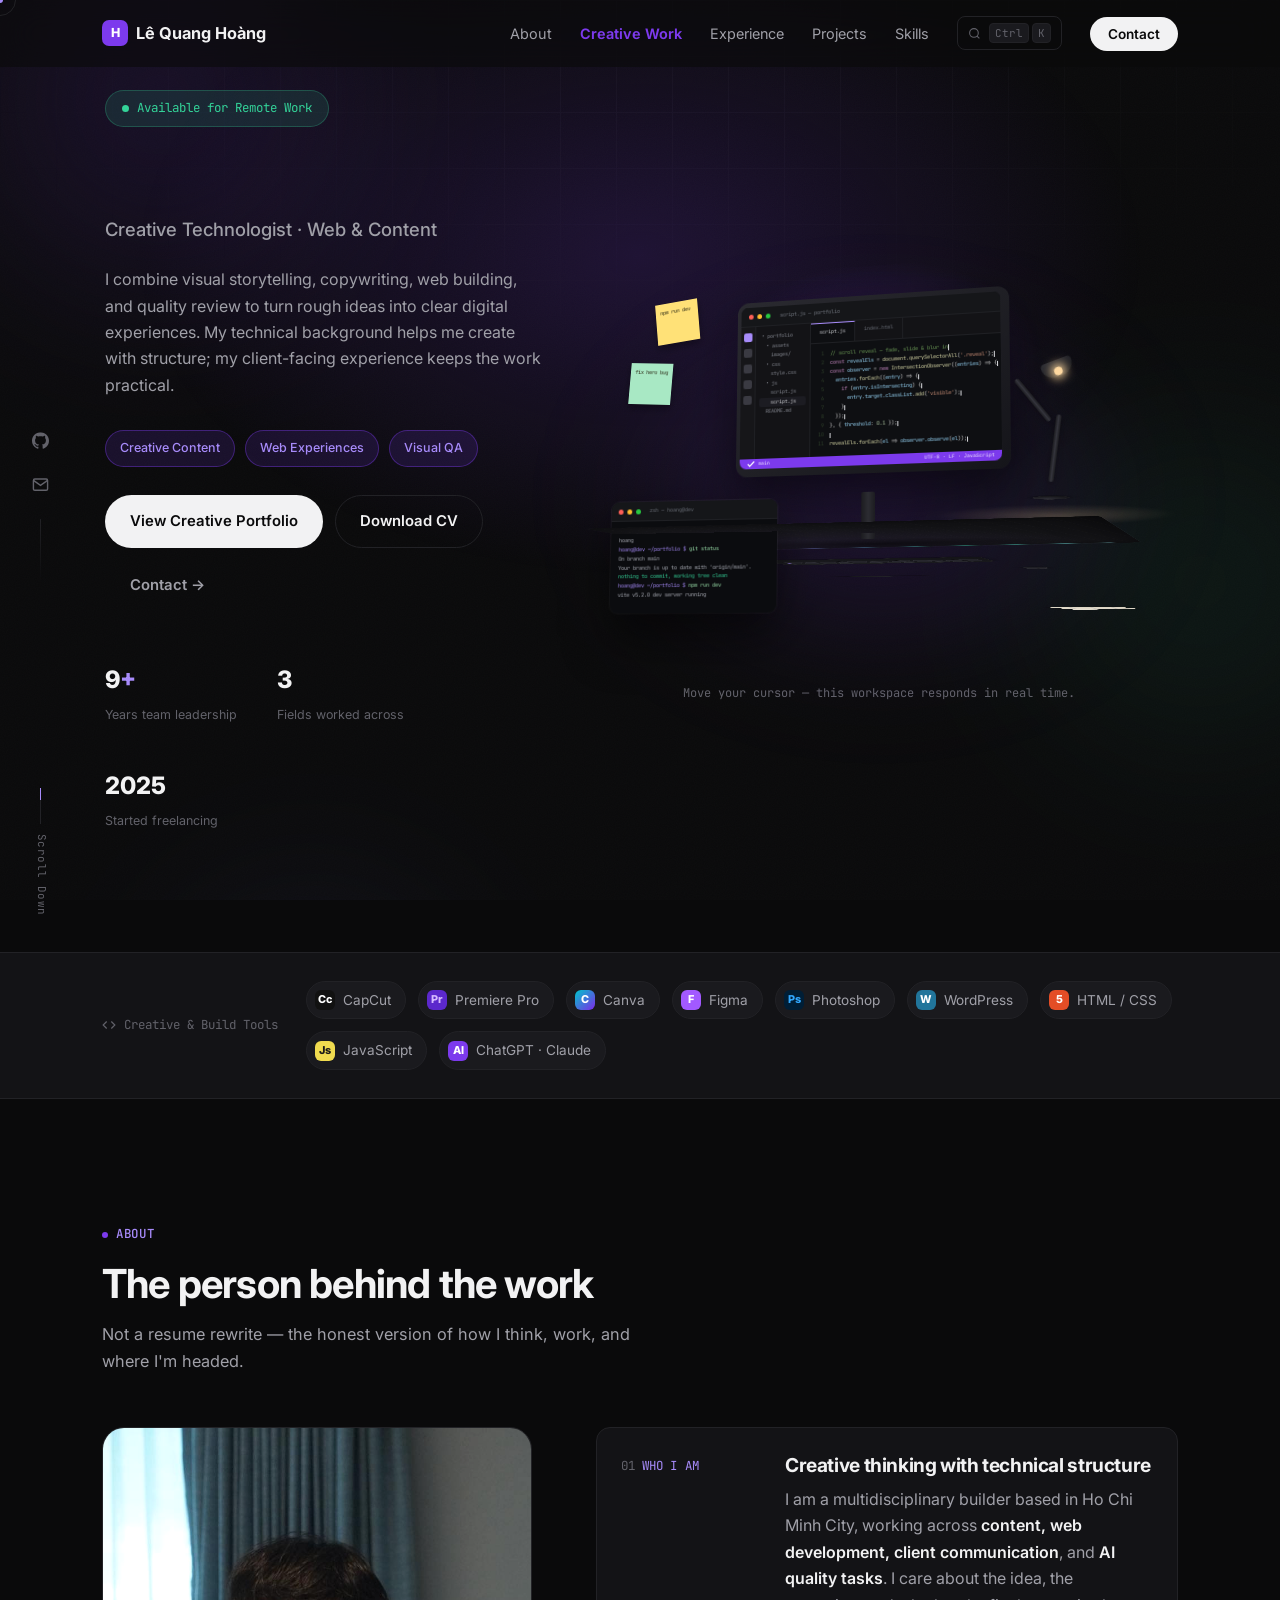
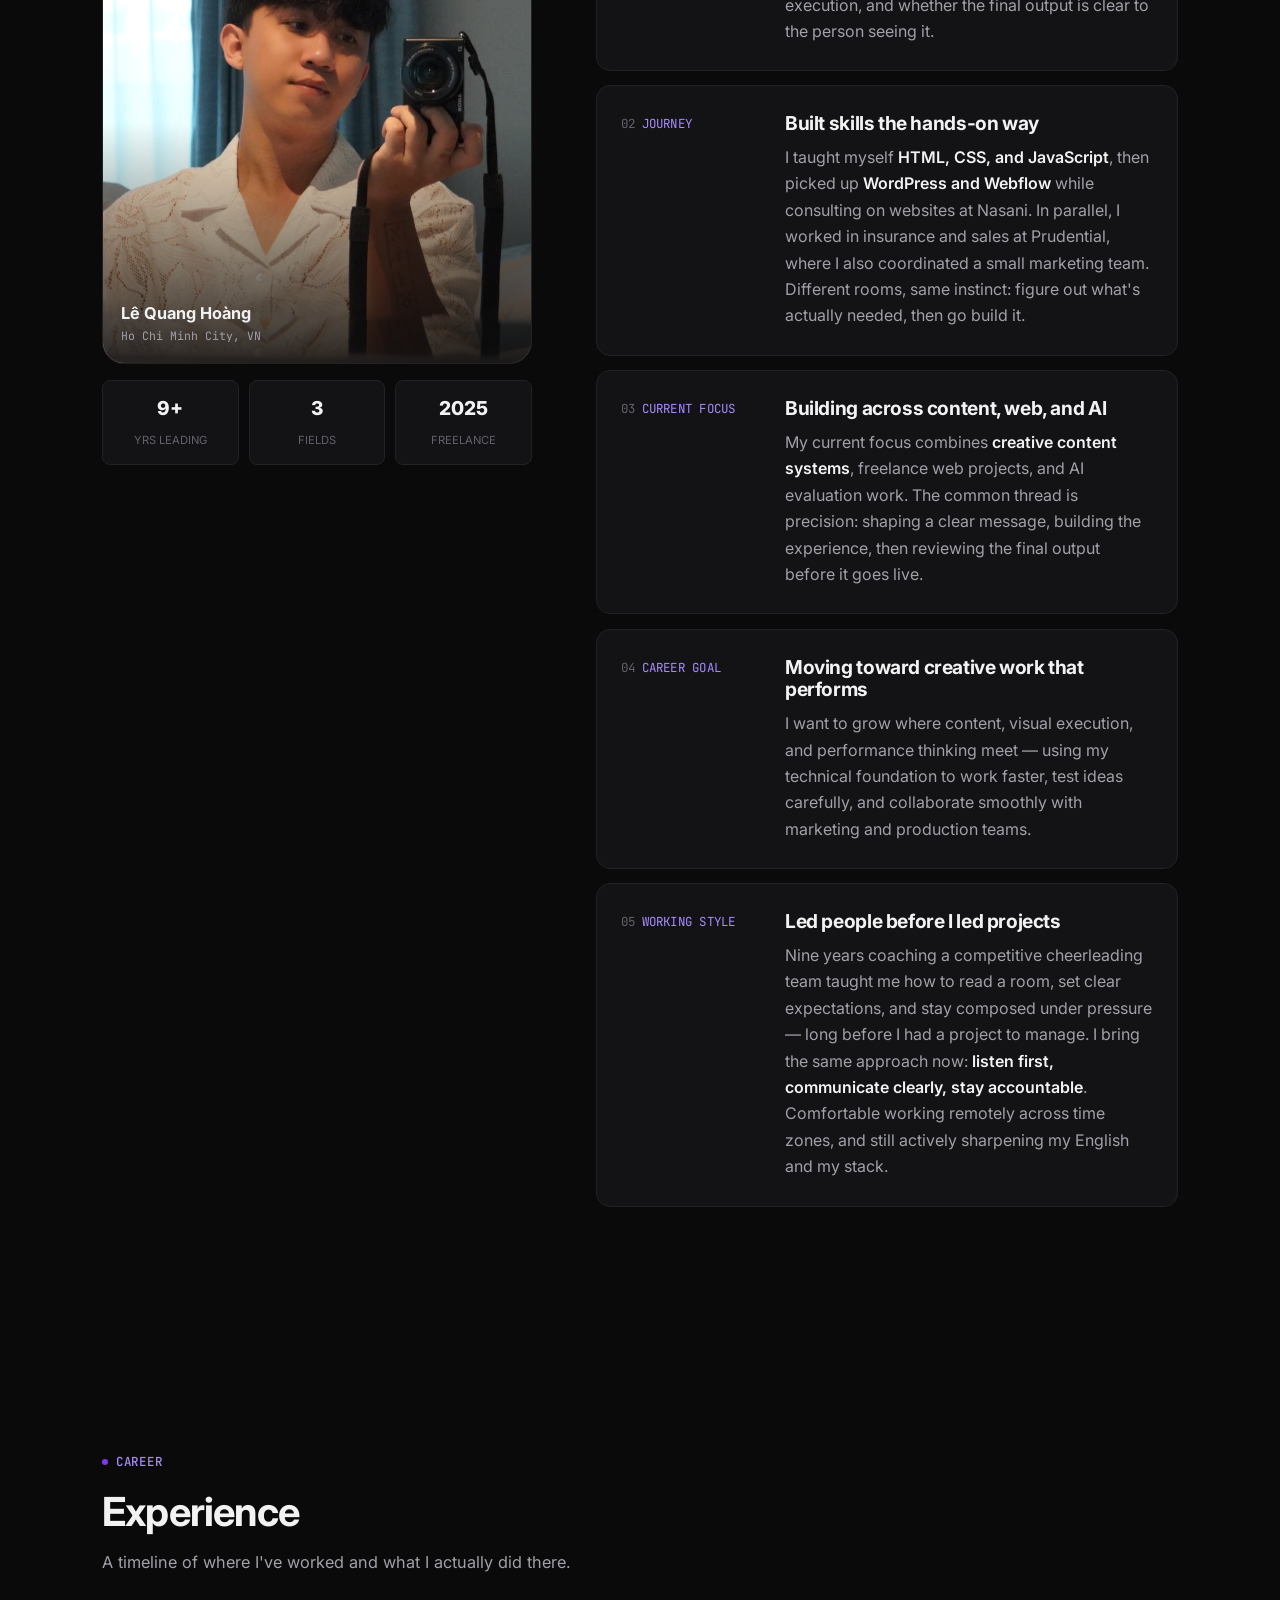
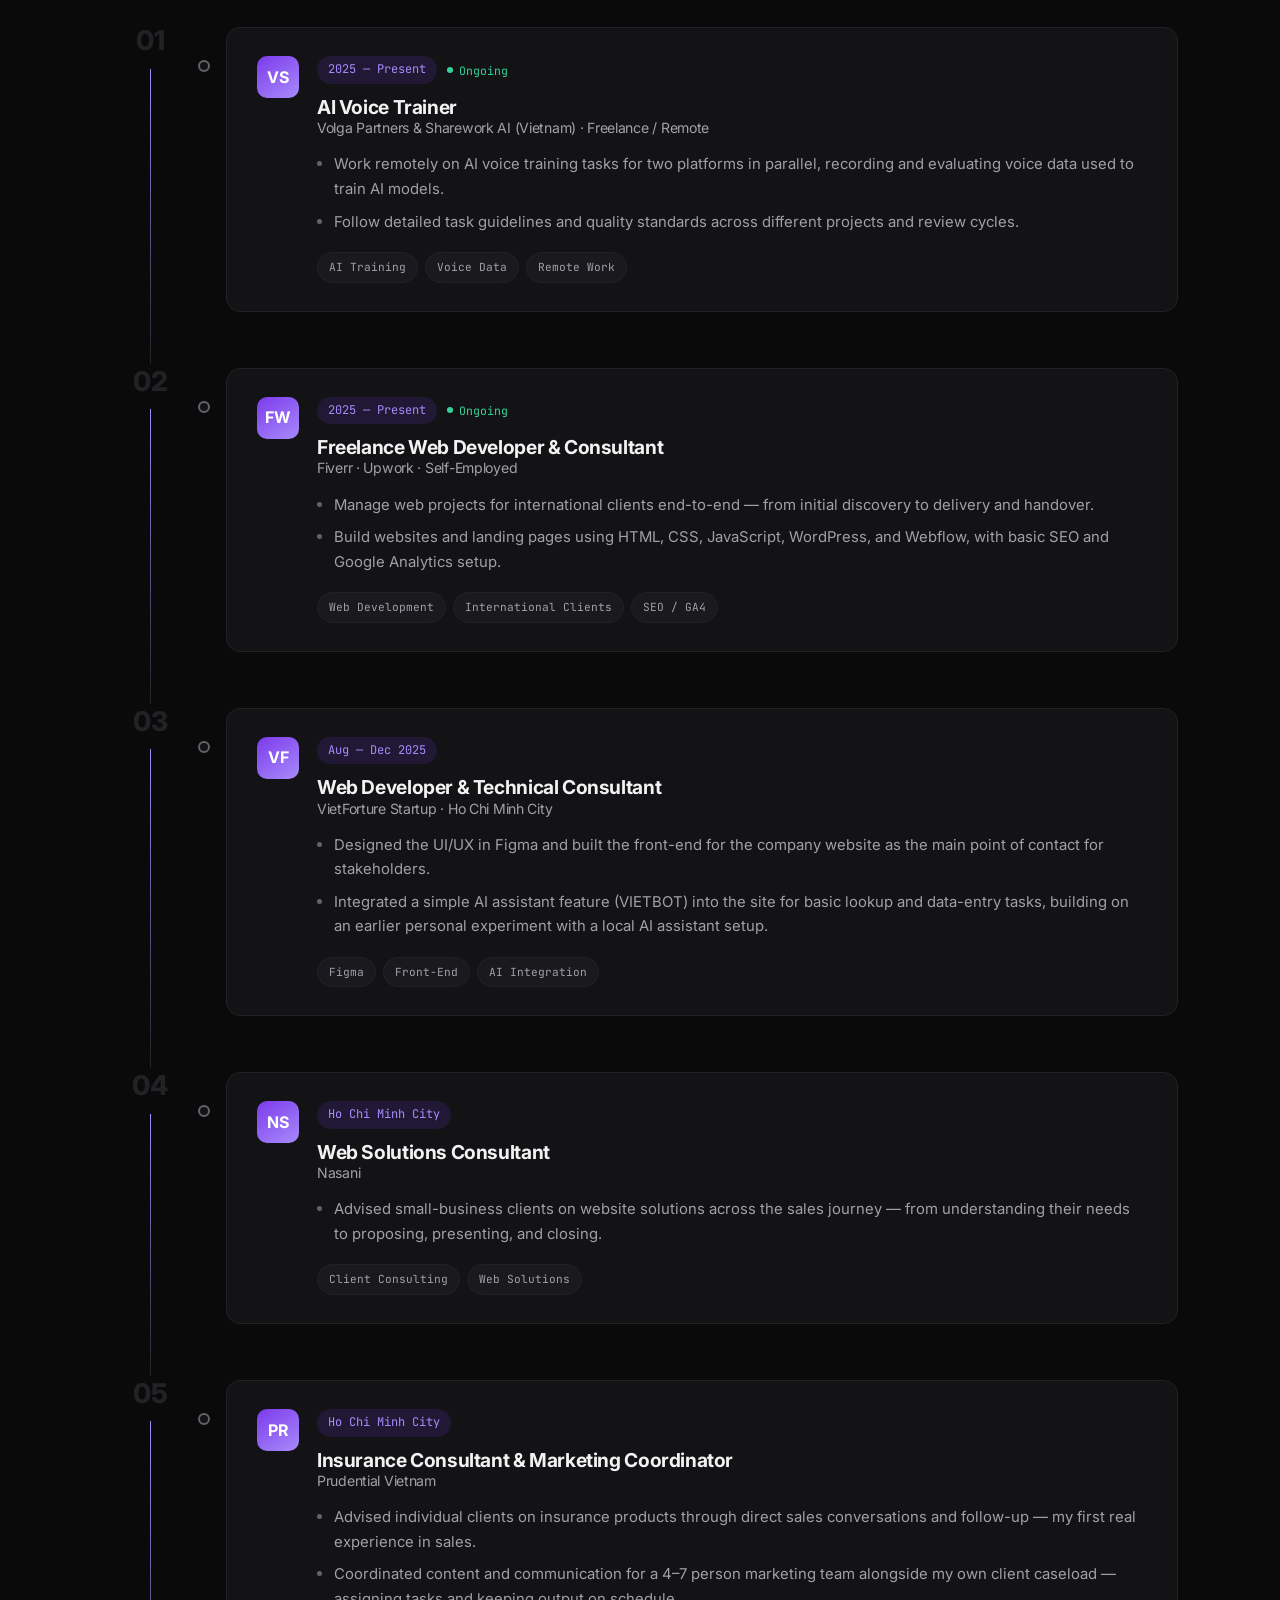
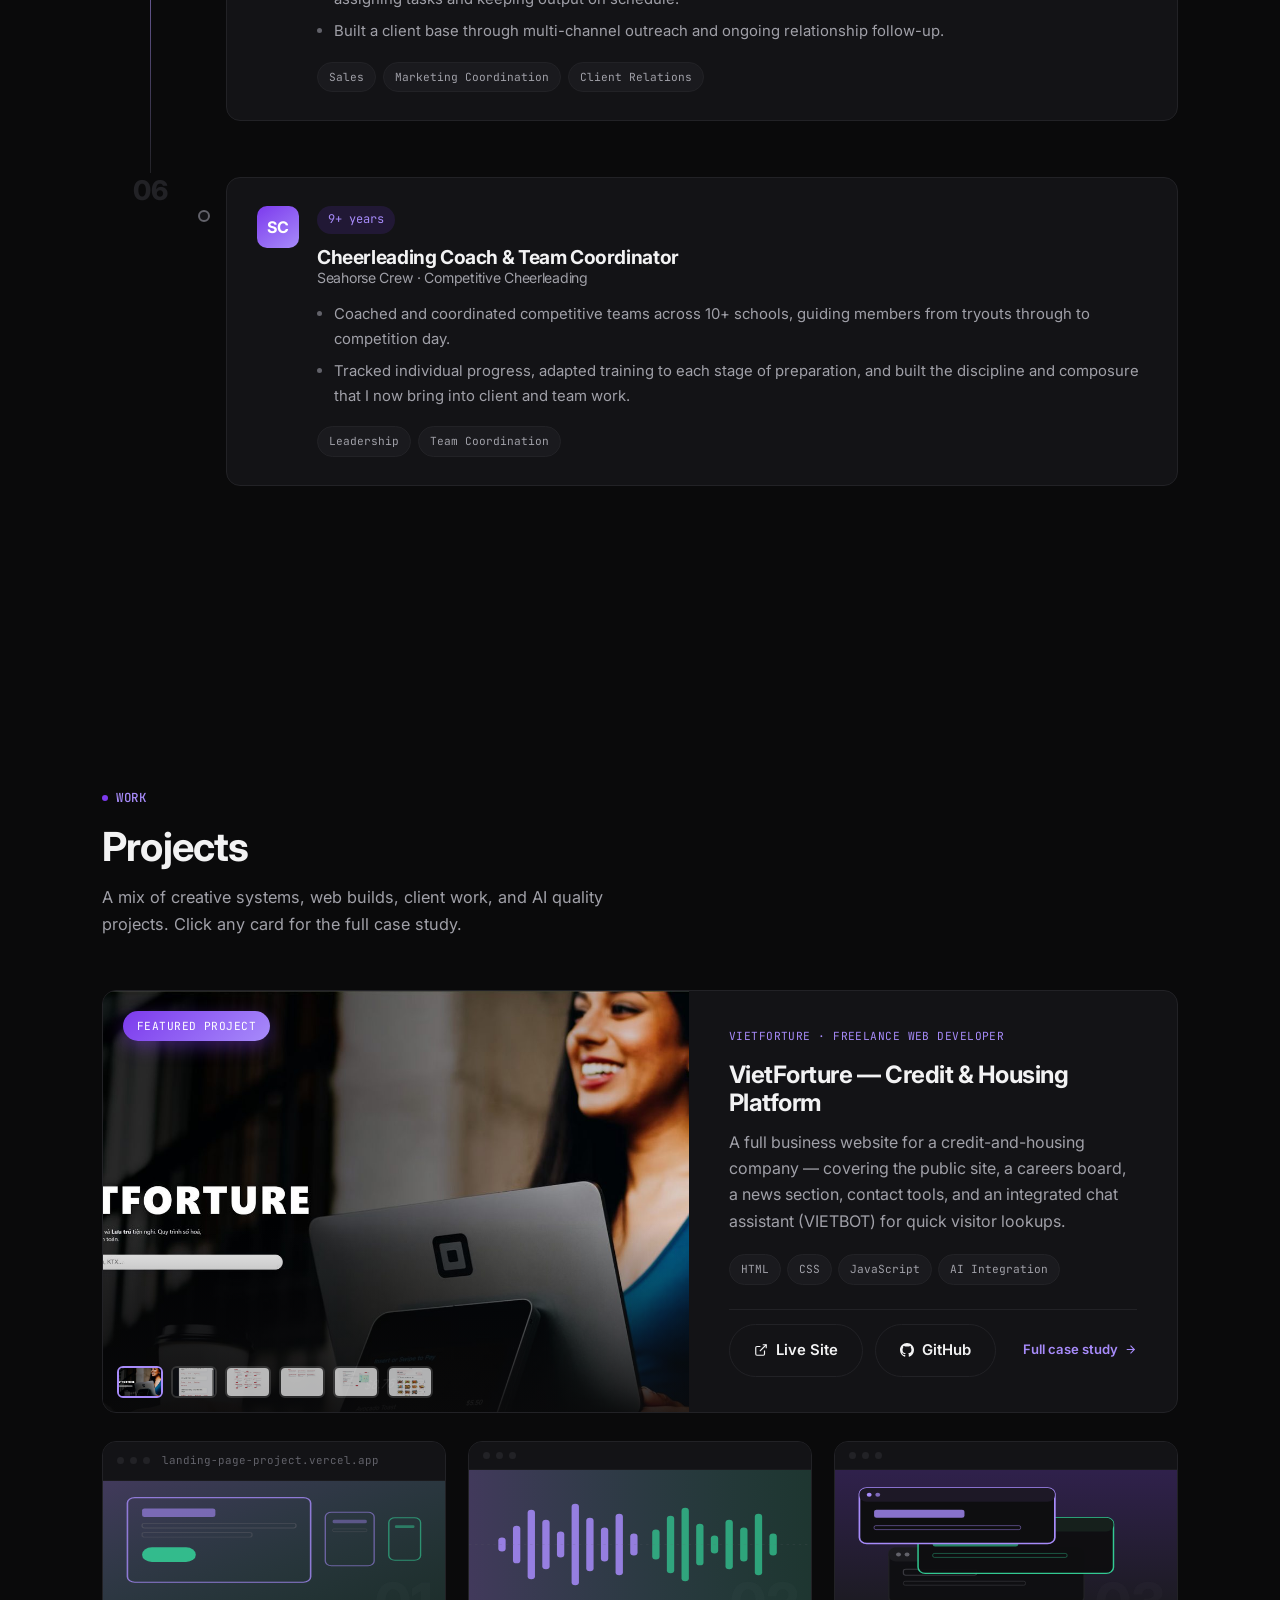
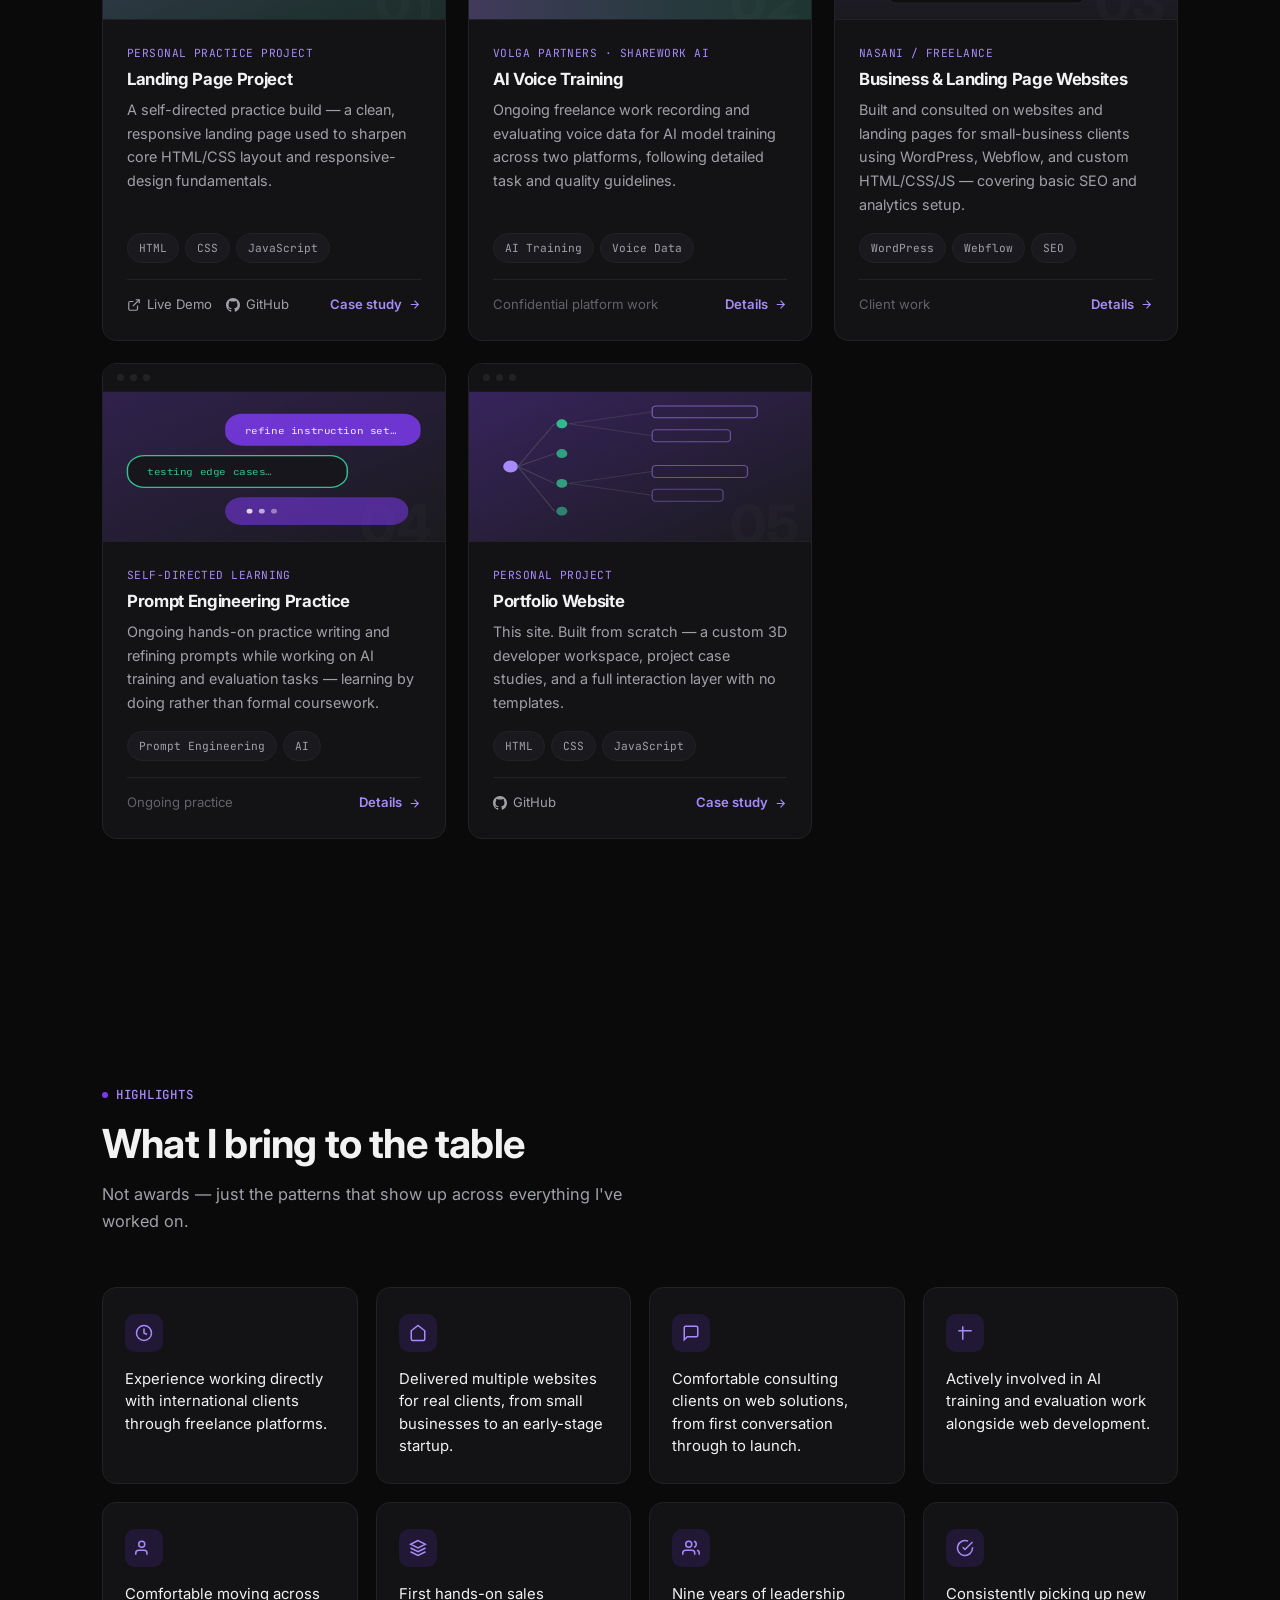
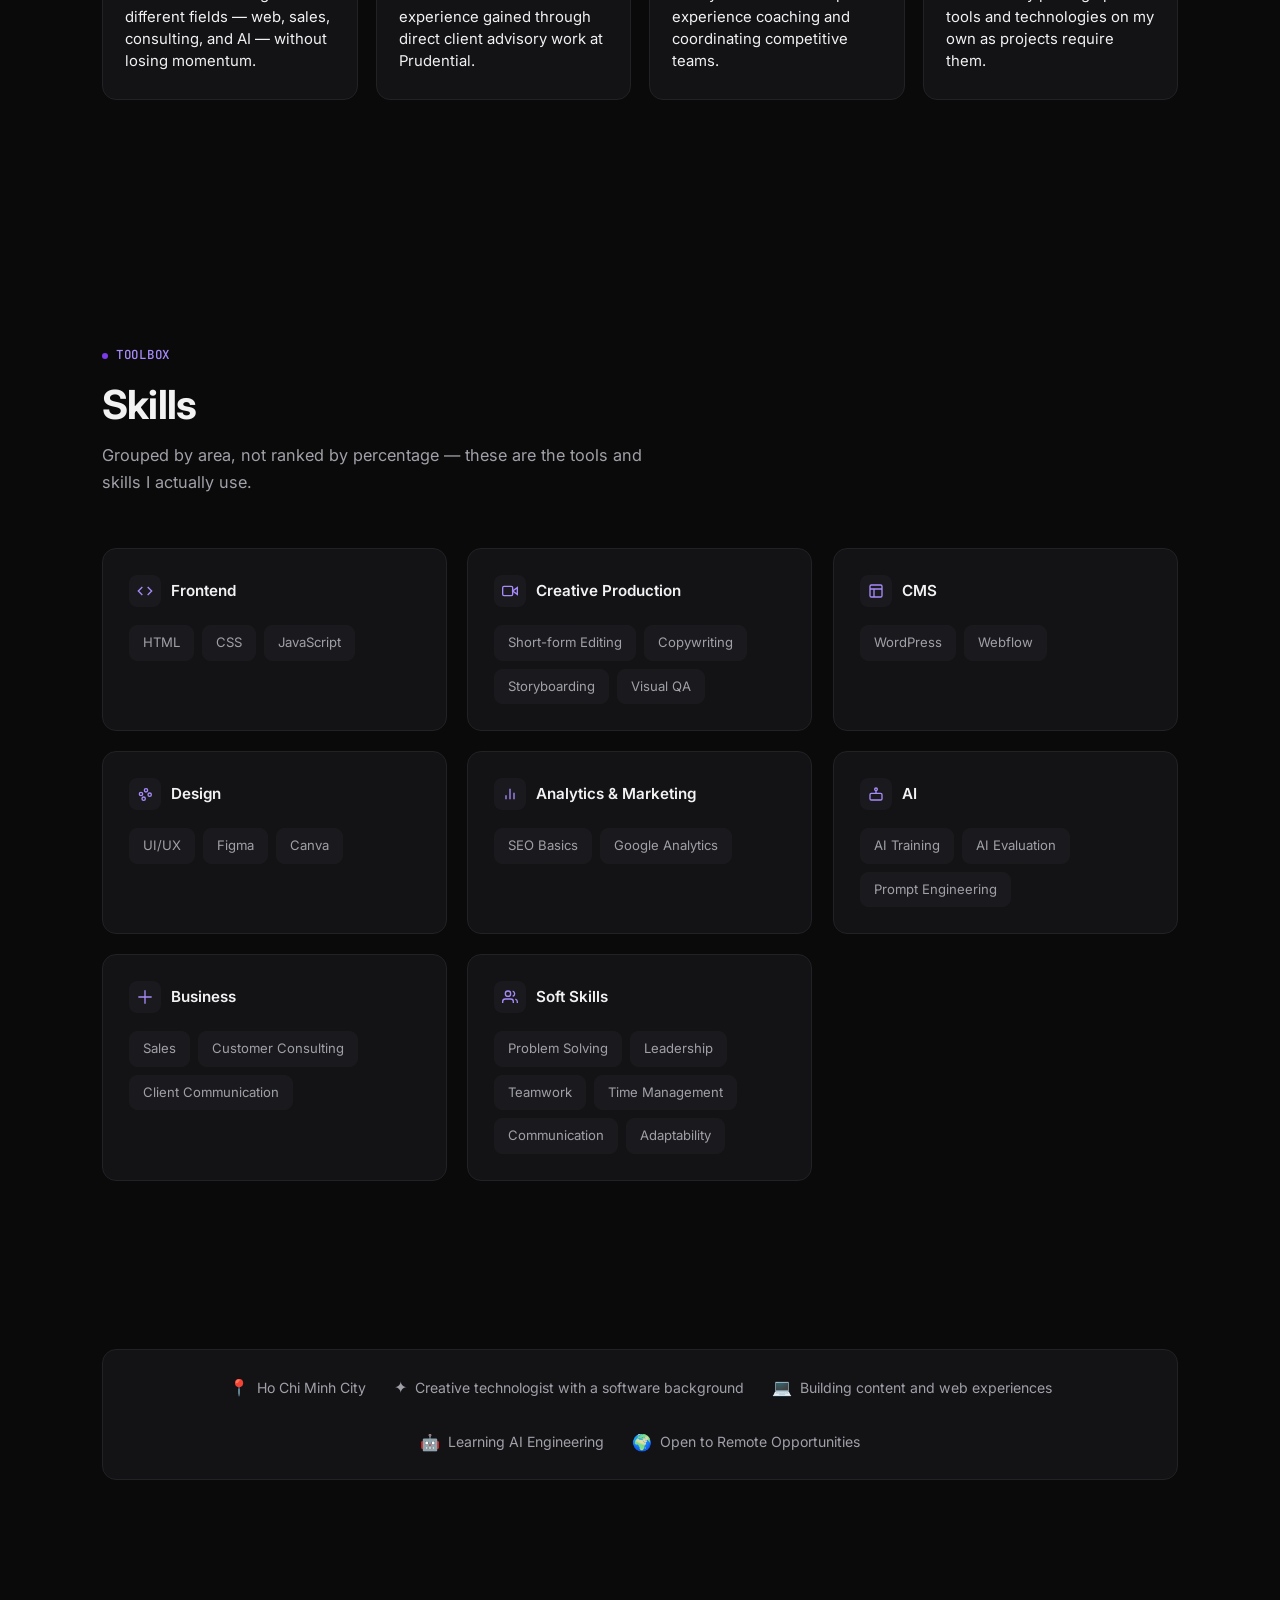
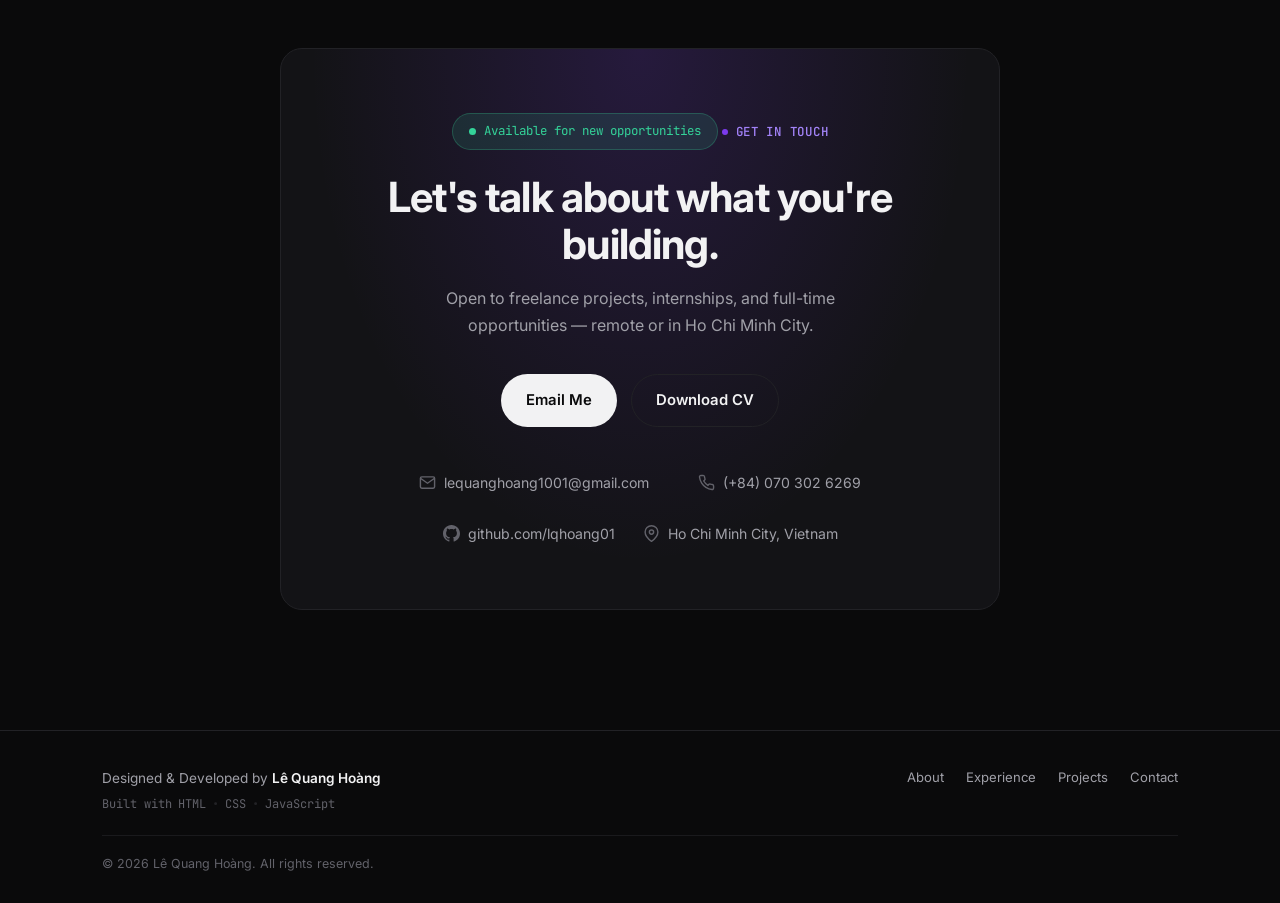
==== commit 2c3108f0: "Add creative portfolio for content roles" ====
--- a/index.html
+++ b/index.html
@@ -3,10 +3,10 @@
 <head>
 <meta charset="UTF-8">
 <meta name="viewport" content="width=device-width, initial-scale=1.0">
-<meta name="description" content="Lê Quang Hoàng — Software Engineering Student with hands-on experience in web development, client consulting, sales, and AI training. Building a career across web, business, and AI.">
-<meta name="keywords" content="Software Engineering Student, Web Developer, Business Consultant, AI Training, Ho Chi Minh City, Vietnam">
+<meta name="description" content="Lê Quang Hoàng — Creative technologist combining content, web experiences, visual QA, client communication, and AI-assisted workflows.">
+<meta name="keywords" content="Creative Technologist, Content Creator, Video Editing, Web Developer, Visual QA, Ho Chi Minh City, Vietnam">
 <meta name="author" content="Lê Quang Hoàng">
-<title>Lê Quang Hoàng — Software Engineering Student</title>
+<title>Lê Quang Hoàng — Creative Technologist &amp; Web Builder</title>
 <link rel="stylesheet" href="style.css">
 <link rel="preconnect" href="https://fonts.googleapis.com">
 <link rel="preconnect" href="https://fonts.gstatic.com" crossorigin>
@@ -42,6 +42,7 @@
     </button>
     <ul class="nav-menu" id="navMenu">
       <li><a href="#about" class="nav-link" data-link>About</a></li>
+      <li><a href="creative.html" class="nav-link nav-link-creative">Creative Work</a></li>
       <li><a href="#experience" class="nav-link" data-link>Experience</a></li>
       <li><a href="#projects" class="nav-link" data-link>Projects</a></li>
       <li><a href="#skills" class="nav-link" data-link>Skills</a></li>
@@ -96,20 +97,20 @@
         <div class="hero-badge"><span class="blip"></span> Available for Remote Work</div>
 
         <h1 class="hero-name">Lê Quang Hoàng</h1>
-        <p class="hero-role">Software Engineering Student</p>
+        <p class="hero-role">Creative Technologist · Web &amp; Content</p>
 
         <p class="hero-desc">
-          Software Engineering student building practical web products and exploring applied AI. I work across front-end development, client consulting, and AI training — with a habit of learning fast and shipping clean, working solutions.
+          I combine visual storytelling, copywriting, web building, and quality review to turn rough ideas into clear digital experiences. My technical background helps me create with structure; my client-facing experience keeps the work practical.
         </p>
 
         <div class="hero-role-pills">
-          <span class="role-pill">Web Developer</span>
-          <span class="role-pill">AI Enthusiast</span>
-          <span class="role-pill">Problem Solver</span>
+          <span class="role-pill">Creative Content</span>
+          <span class="role-pill">Web Experiences</span>
+          <span class="role-pill">Visual QA</span>
         </div>
 
         <div class="hero-cta">
-          <a href="#projects" class="btn btn-primary">View Projects</a>
+          <a href="creative.html" class="btn btn-primary">View Creative Portfolio</a>
           <a href="LeQuangHoang.pdf" download class="btn btn-outline">Download CV</a>
           <a href="#contact" class="btn btn-ghost">Contact →</a>
         </div>
@@ -273,21 +274,18 @@
     <div class="tech-bar-row reveal">
       <span class="tech-bar-label">
         <svg width="14" height="14" viewBox="0 0 24 24" fill="none" stroke="currentColor" stroke-width="2"><polyline points="16 18 22 12 16 6"></polyline><polyline points="8 6 2 12 8 18"></polyline></svg>
-        Tech I Use
+        Creative &amp; Build Tools
       </span>
       <div class="tech-bar-track">
-        <span class="tech-chip"><span class="tech-chip-icon html">5</span>HTML5</span>
-        <span class="tech-chip"><span class="tech-chip-icon css">3</span>CSS3</span>
+        <span class="tech-chip"><span class="tech-chip-icon capcut">Cc</span>CapCut</span>
+        <span class="tech-chip"><span class="tech-chip-icon premiere">Pr</span>Premiere Pro</span>
+        <span class="tech-chip"><span class="tech-chip-icon canva">C</span>Canva</span>
+        <span class="tech-chip"><span class="tech-chip-icon figma">F</span>Figma</span>
+        <span class="tech-chip"><span class="tech-chip-icon ps">Ps</span>Photoshop</span>
+        <span class="tech-chip"><span class="tech-chip-icon wp">W</span>WordPress</span>
+        <span class="tech-chip"><span class="tech-chip-icon html">5</span>HTML / CSS</span>
         <span class="tech-chip"><span class="tech-chip-icon js">Js</span>JavaScript</span>
-        <span class="tech-chip"><span class="tech-chip-icon wp">W</span>WordPress</span>
-        <span class="tech-chip"><span class="tech-chip-icon wf">⬡</span>Webflow</span>
-        <span class="tech-chip"><span class="tech-chip-icon figma">F</span>Figma</span>
-        <span class="tech-chip"><span class="tech-chip-icon git">G</span>Git</span>
-        <span class="tech-chip"><span class="tech-chip-icon gh">
-          <svg width="11" height="11" viewBox="0 0 24 24" fill="currentColor"><path d="M12 0c-6.626 0-12 5.373-12 12 0 5.302 3.438 9.8 8.207 11.387.599.111.793-.261.793-.577v-2.234c-3.338.726-4.033-1.416-4.033-1.416-.546-1.387-1.333-1.756-1.333-1.756-1.089-.745.083-.729.083-.729 1.205.084 1.839 1.237 1.839 1.237 1.07 1.834 2.807 1.304 3.492.997.107-.775.418-1.305.762-1.604-2.665-.305-5.467-1.334-5.467-5.931 0-1.311.469-2.381 1.236-3.221-.124-.303-.535-1.524.117-3.176 0 0 1.008-.322 3.301 1.23.957-.266 1.983-.399 3.003-.404 1.02.005 2.047.138 3.006.404 2.291-1.552 3.297-1.23 3.297-1.23.653 1.653.242 2.874.118 3.176.77.84 1.235 1.911 1.235 3.221 0 4.609-2.807 5.624-5.479 5.921.43.372.823 1.102.823 2.222v3.293c0 .319.192.694.801.576 4.765-1.589 8.199-6.086 8.199-11.386 0-6.627-5.373-12-12-12z"/></svg>
-        </span>GitHub</span>
-        <span class="tech-chip"><span class="tech-chip-icon ai">AI</span>ChatGPT · Claude AI</span>
-        <span class="tech-chip"><span class="tech-chip-icon ga">GA</span>Google Analytics</span>
+        <span class="tech-chip"><span class="tech-chip-icon ai">AI</span>ChatGPT · Claude</span>
       </div>
     </div>
   </div>
@@ -298,7 +296,7 @@
   <div class="container">
     <div class="section-head reveal">
       <div class="eyebrow">About</div>
-      <h2 class="section-title">The person behind the code</h2>
+      <h2 class="section-title">The person behind the work</h2>
       <p class="section-lead">Not a resume rewrite — the honest version of how I think, work, and where I'm headed.</p>
     </div>
 
@@ -324,8 +322,8 @@
         <div class="about-block">
           <div class="about-block-label"><span class="idx">01</span>WHO I AM</div>
           <div>
-            <h3>Half engineer, half people-person</h3>
-            <p>A Software Engineering student based in Ho Chi Minh City who's spent the last few years moving between <strong>web development</strong>, <strong>client-facing consulting</strong>, and more recently, <strong>AI training</strong>. I care equally about how something is built and how it's explained to the person who needs it.</p>
+            <h3>Creative thinking with technical structure</h3>
+            <p>I am a multidisciplinary builder based in Ho Chi Minh City, working across <strong>content, web development, client communication</strong>, and <strong>AI quality tasks</strong>. I care about the idea, the execution, and whether the final output is clear to the person seeing it.</p>
           </div>
         </div>
 
@@ -340,16 +338,16 @@
         <div class="about-block">
           <div class="about-block-label"><span class="idx">03</span>CURRENT FOCUS</div>
           <div>
-            <h3>Web projects by day, AI training on the side</h3>
-            <p>Right now I split my time between <strong>freelance web projects</strong> for international clients and <strong>AI voice training</strong> work with Volga Partners and Sharework AI. Both push me to be precise — one with code, the other with language and data quality.</p>
+            <h3>Building across content, web, and AI</h3>
+            <p>My current focus combines <strong>creative content systems</strong>, freelance web projects, and AI evaluation work. The common thread is precision: shaping a clear message, building the experience, then reviewing the final output before it goes live.</p>
           </div>
         </div>
 
         <div class="about-block">
           <div class="about-block-label"><span class="idx">04</span>CAREER GOAL</div>
           <div>
-            <h3>Looking for where code meets consulting</h3>
-            <p>I want to grow into a role where software development and client-facing consulting aren't separate skill sets — somewhere that values both technical thinking and the ability to actually talk to people about what they need.</p>
+            <h3>Moving toward creative work that performs</h3>
+            <p>I want to grow where content, visual execution, and performance thinking meet — using my technical foundation to work faster, test ideas carefully, and collaborate smoothly with marketing and production teams.</p>
           </div>
         </div>
 
@@ -555,7 +553,7 @@
     <div class="section-head reveal">
       <div class="eyebrow">Work</div>
       <h2 class="section-title">Projects</h2>
-      <p class="section-lead">A mix of web builds, client work, and AI experiments. Click any card for the full case study.</p>
+      <p class="section-lead">A mix of creative systems, web builds, client work, and AI quality projects. Click any card for the full case study.</p>
     </div>
 
     <!-- FEATURED PROJECT -->
@@ -565,12 +563,12 @@
         <img src="images/vietforture/hero.jpg" alt="VietForture homepage — credit and housing platform" loading="lazy" class="featured-project-img" id="featuredImg">
         <div class="featured-project-media-fade"></div>
         <div class="featured-thumbs">
-          <button class="featured-thumb active" data-img="images/vietforture/hero.jpg" aria-label="View homepage screenshot"><img src="images/vietforture/hero-thumb.jpg" alt="" loading="lazy"></button>
-          <button class="featured-thumb" data-img="images/vietforture/vietbot.jpg" aria-label="View VIETBOT chat screenshot"><img src="images/vietforture/vietbot-thumb.jpg" alt="" loading="lazy"></button>
-          <button class="featured-thumb" data-img="images/vietforture/careers.jpg" aria-label="View careers page screenshot"><img src="images/vietforture/careers-thumb.jpg" alt="" loading="lazy"></button>
-          <button class="featured-thumb" data-img="images/vietforture/news.jpg" aria-label="View news page screenshot"><img src="images/vietforture/news-thumb.jpg" alt="" loading="lazy"></button>
-          <button class="featured-thumb" data-img="images/vietforture/contact.jpg" aria-label="View contact page screenshot"><img src="images/vietforture/contact-thumb.jpg" alt="" loading="lazy"></button>
-          <button class="featured-thumb" data-img="images/vietforture/ktx.jpg" aria-label="View dormitory meal ordering screenshot"><img src="images/vietforture/ktx-thumb.jpg" alt="" loading="lazy"></button>
+          <button class="featured-thumb active" data-img="images/vietforture/hero.jpg" aria-label="View homepage screenshot"><img src="images/vietforture/hero.jpg" alt="" loading="lazy"></button>
+          <button class="featured-thumb" data-img="images/vietforture/vietbot.jpg" aria-label="View VIETBOT chat screenshot"><img src="images/vietforture/vietbot.jpg" alt="" loading="lazy"></button>
+          <button class="featured-thumb" data-img="images/vietforture/careers.jpg" aria-label="View careers page screenshot"><img src="images/vietforture/careers.jpg" alt="" loading="lazy"></button>
+          <button class="featured-thumb" data-img="images/vietforture/news.jpg" aria-label="View news page screenshot"><img src="images/vietforture/news.jpg" alt="" loading="lazy"></button>
+          <button class="featured-thumb" data-img="images/vietforture/contact.jpg" aria-label="View contact page screenshot"><img src="images/vietforture/contact.jpg" alt="" loading="lazy"></button>
+          <button class="featured-thumb" data-img="images/vietforture/ktx.jpg" aria-label="View dormitory meal ordering screenshot"><img src="images/vietforture/ktx.jpg" alt="" loading="lazy"></button>
         </div>
       </div>
       <div class="featured-project-body">
@@ -932,6 +930,16 @@
 
       <div class="skill-card card">
         <div class="skill-card-head">
+          <div class="skill-card-icon"><svg width="16" height="16" viewBox="0 0 24 24" fill="none" stroke="currentColor" stroke-width="2"><polygon points="23 7 16 12 23 17 23 7"></polygon><rect x="1" y="5" width="15" height="14" rx="2"></rect></svg></div>
+          <span class="skill-card-title">Creative Production</span>
+        </div>
+        <div class="skill-tags">
+          <span class="skill-tag">Short-form Editing</span><span class="skill-tag">Copywriting</span><span class="skill-tag">Storyboarding</span><span class="skill-tag">Visual QA</span>
+        </div>
+      </div>
+
+      <div class="skill-card card">
+        <div class="skill-card-head">
           <div class="skill-card-icon"><svg width="16" height="16" viewBox="0 0 24 24" fill="none" stroke="currentColor" stroke-width="2"><rect x="3" y="3" width="18" height="18" rx="2"></rect><path d="M3 9h18M9 21V9"></path></svg></div>
           <span class="skill-card-title">CMS</span>
         </div>
@@ -980,7 +988,7 @@
         </div>
       </div>
 
-      <div class="skill-card card" style="grid-column: 1 / -1;">
+      <div class="skill-card card">
         <div class="skill-card-head">
           <div class="skill-card-icon"><svg width="16" height="16" viewBox="0 0 24 24" fill="none" stroke="currentColor" stroke-width="2"><path d="M17 21v-2a4 4 0 0 0-4-4H5a4 4 0 0 0-4 4v2"></path><circle cx="9" cy="7" r="4"></circle><path d="M23 21v-2a4 4 0 0 0-3-3.87"></path><path d="M16 3.13a4 4 0 0 1 0 7.75"></path></svg></div>
           <span class="skill-card-title">Soft Skills</span>
@@ -1000,8 +1008,8 @@
     <div class="currently-card card reveal">
       <div class="currently-row">
         <span class="currently-item"><span class="currently-emoji">📍</span> Ho Chi Minh City</span>
-        <span class="currently-item"><span class="currently-emoji">🎓</span> Software Engineering Student</span>
-        <span class="currently-item"><span class="currently-emoji">💻</span> Building modern web projects</span>
+        <span class="currently-item"><span class="currently-emoji">✦</span> Creative technologist with a software background</span>
+        <span class="currently-item"><span class="currently-emoji">💻</span> Building content and web experiences</span>
         <span class="currently-item"><span class="currently-emoji">🤖</span> Learning AI Engineering</span>
         <span class="currently-item"><span class="currently-emoji">🌍</span> Open to Remote Opportunities</span>
       </div>
--- a/style.css
+++ b/style.css
@@ -1548,6 +1548,17 @@
 .tech-chip-icon.gh { background: #24292e; }
 .tech-chip-icon.ai { background: var(--accent); }
 .tech-chip-icon.ga { background: #f9ab00; color: #1a1a1a; }
+.tech-chip-icon.capcut { background: #111; }
+.tech-chip-icon.premiere { background: #5c28cc; color: #d7baff; }
+.tech-chip-icon.canva { background: linear-gradient(135deg, #00c4cc, #7d2ae8); }
+.tech-chip-icon.ps { background: #001e36; color: #31a8ff; }
+
+.nav-link-creative {
+    color: var(--accent) !important;
+    font-weight: 650;
+}
+
+.nav-link-creative::after { background: var(--accent) !important; }
 
 @media (max-width: 720px) {
     .tech-bar-row { flex-direction: column; align-items: flex-start; gap: 14px; }
